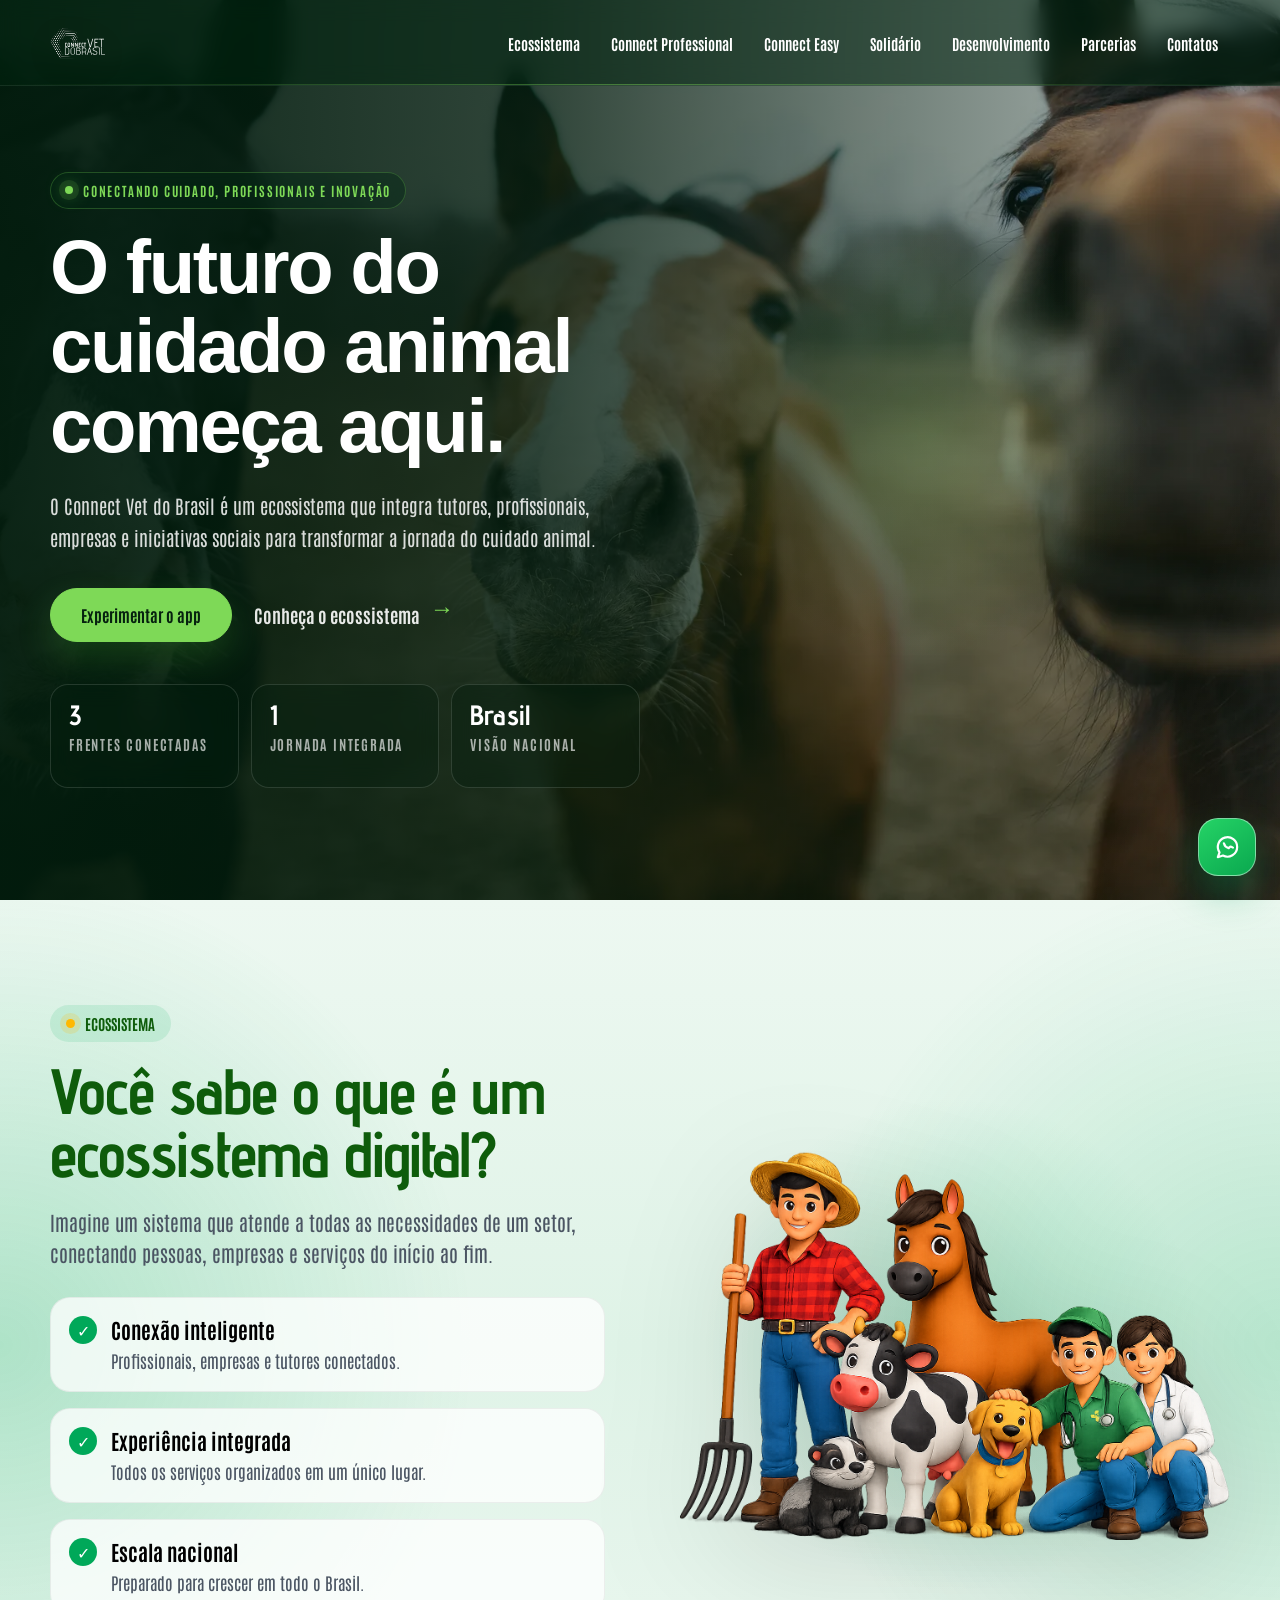
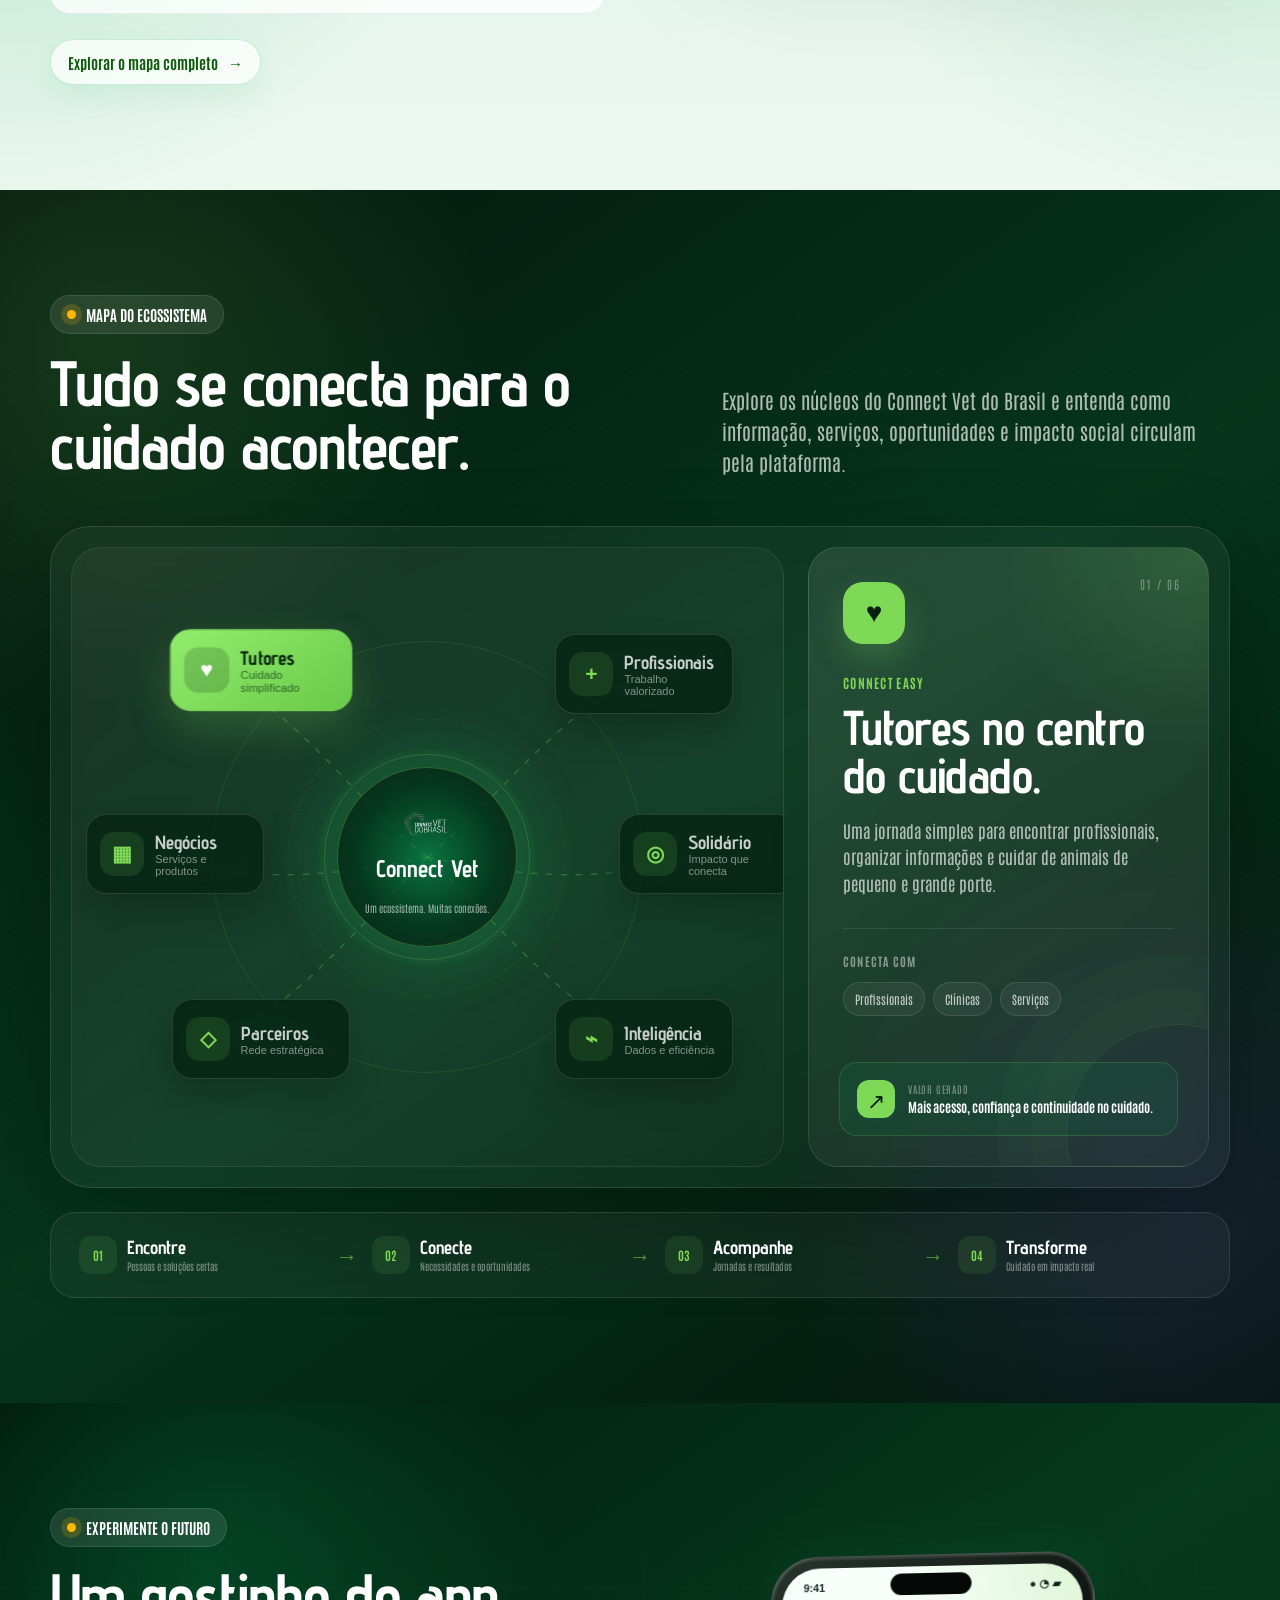
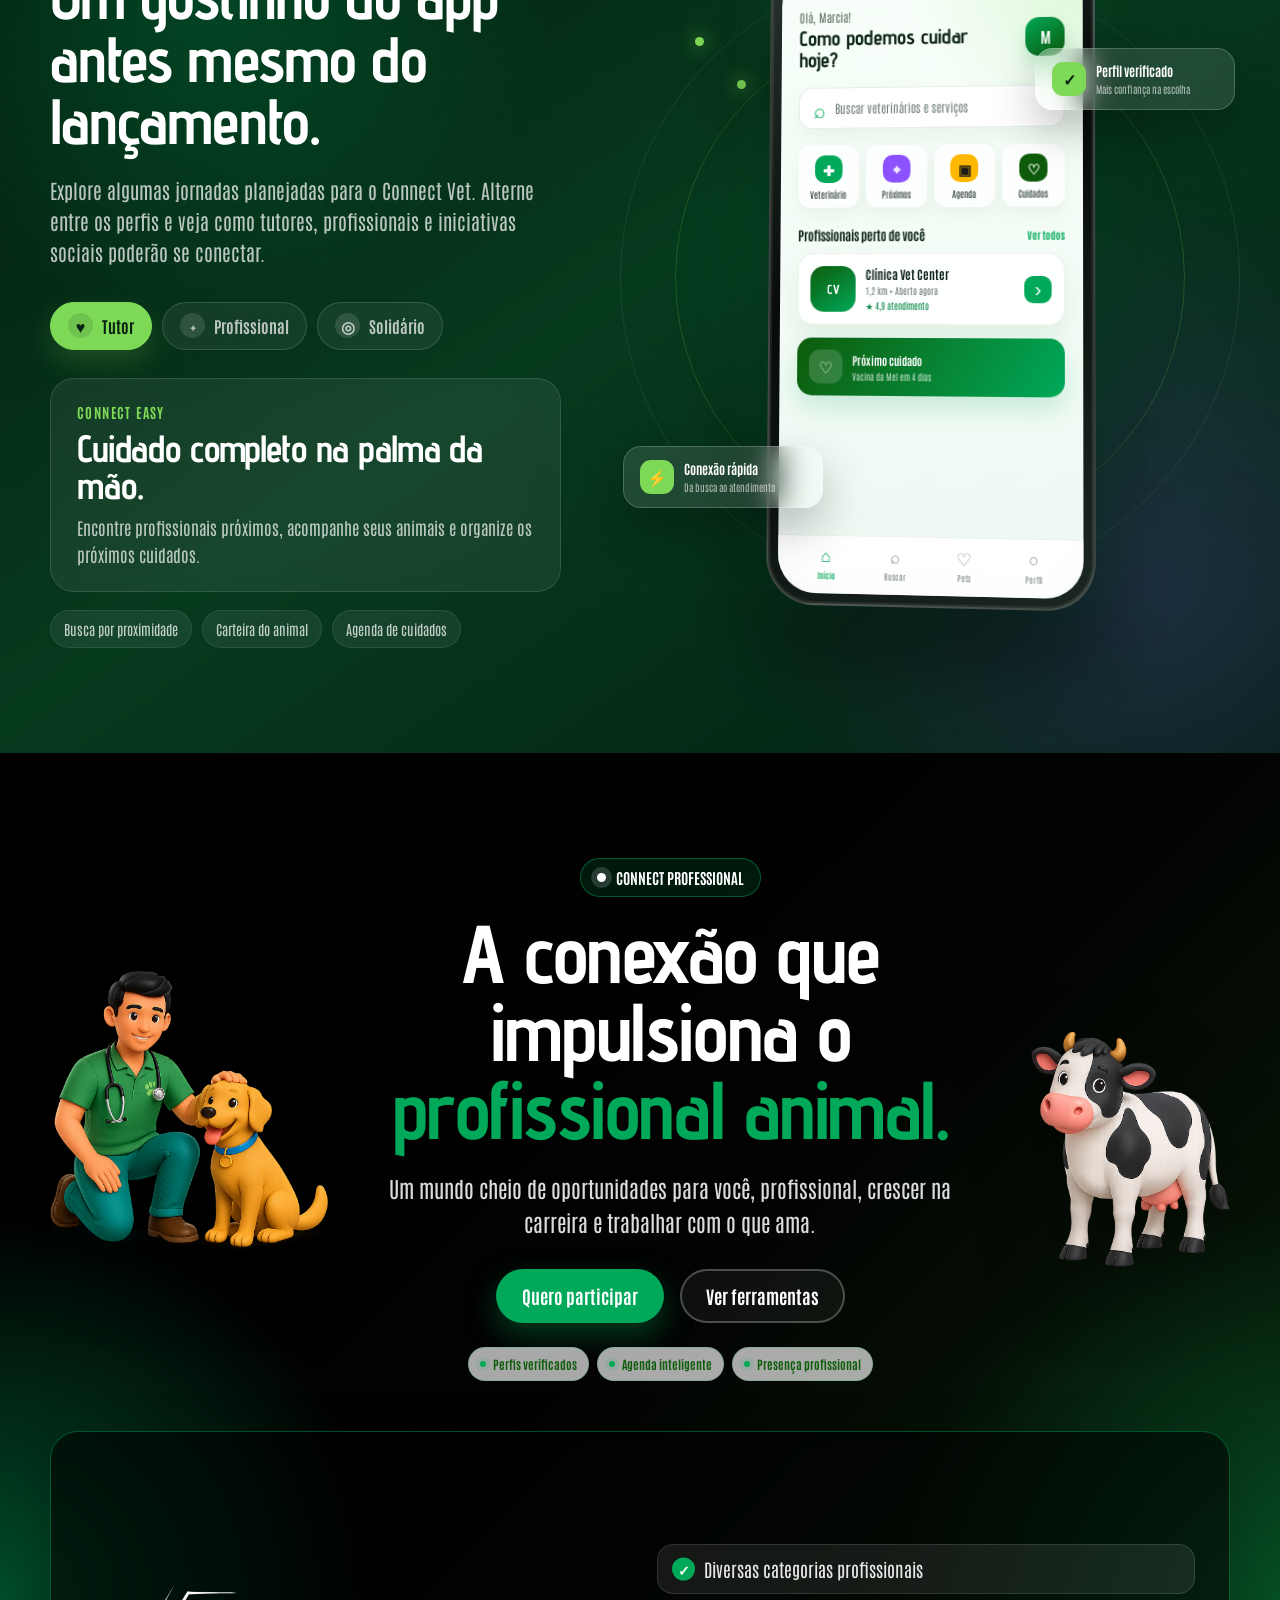
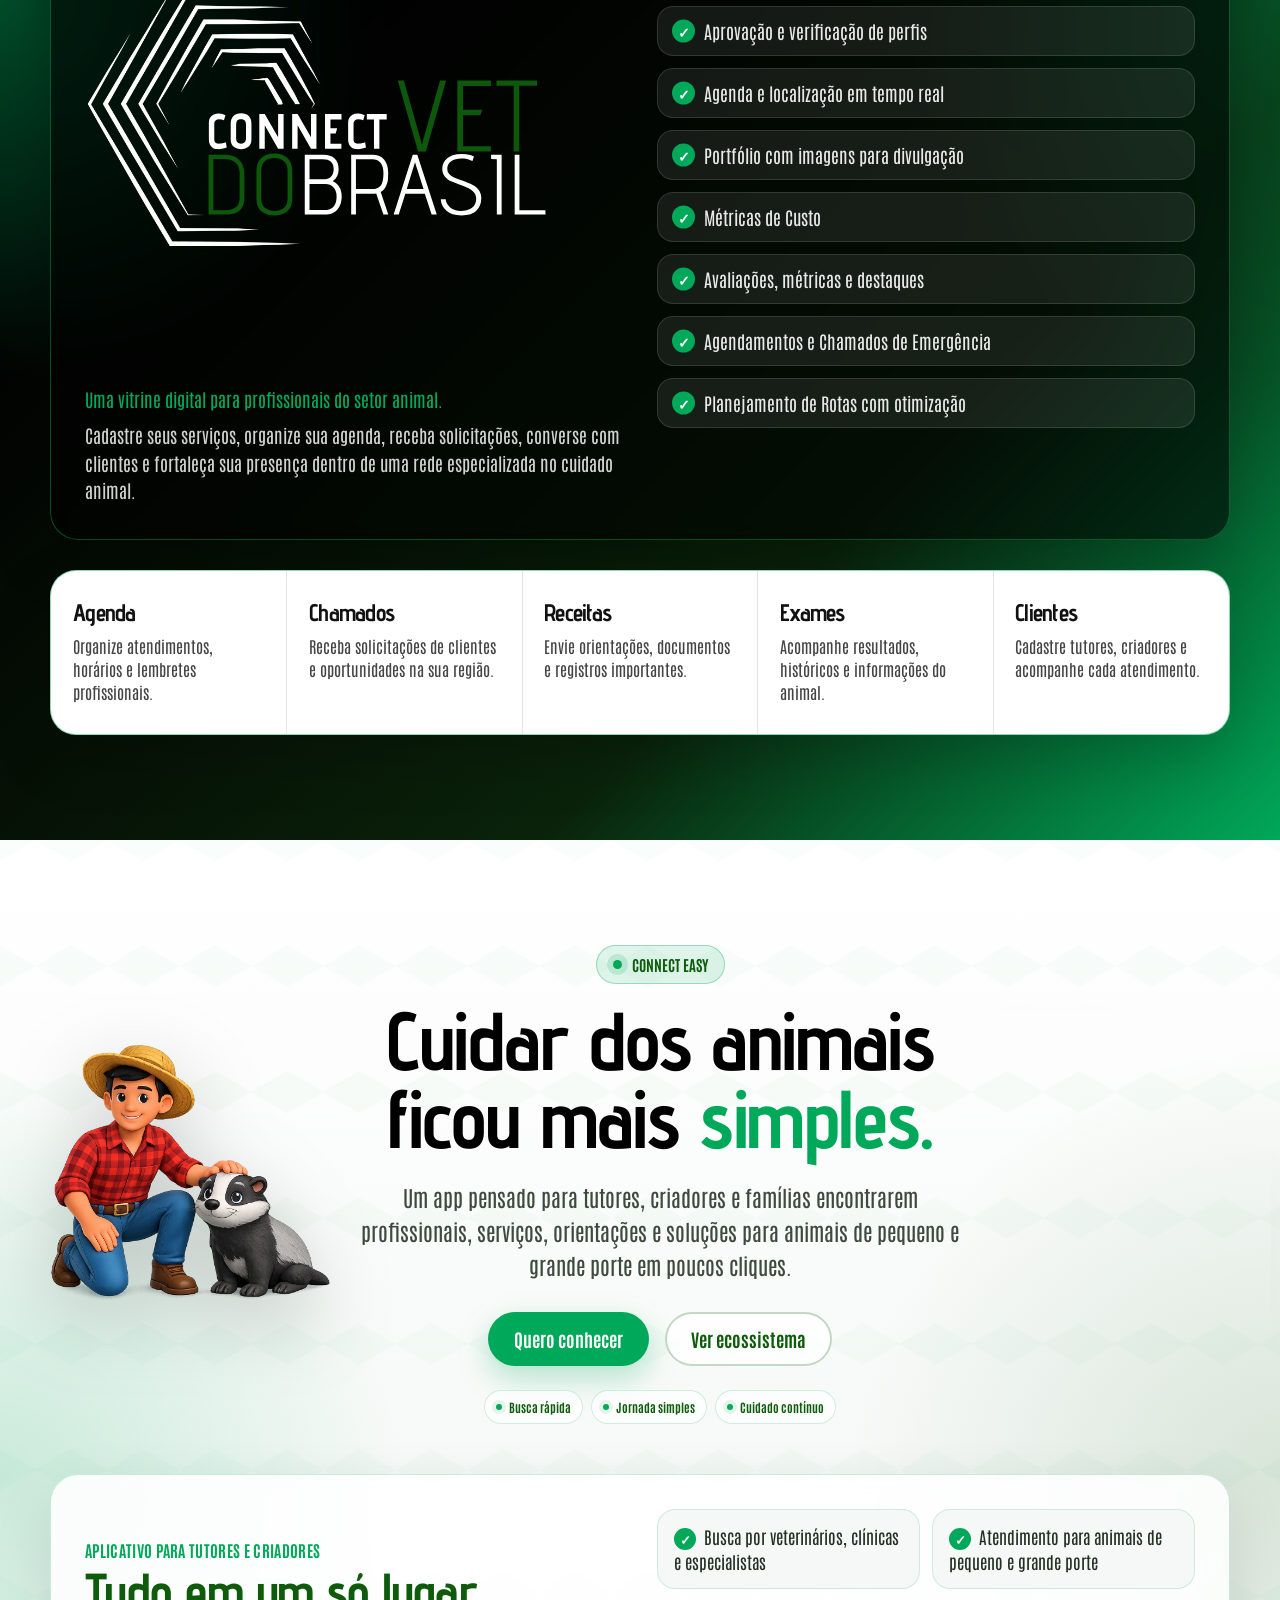
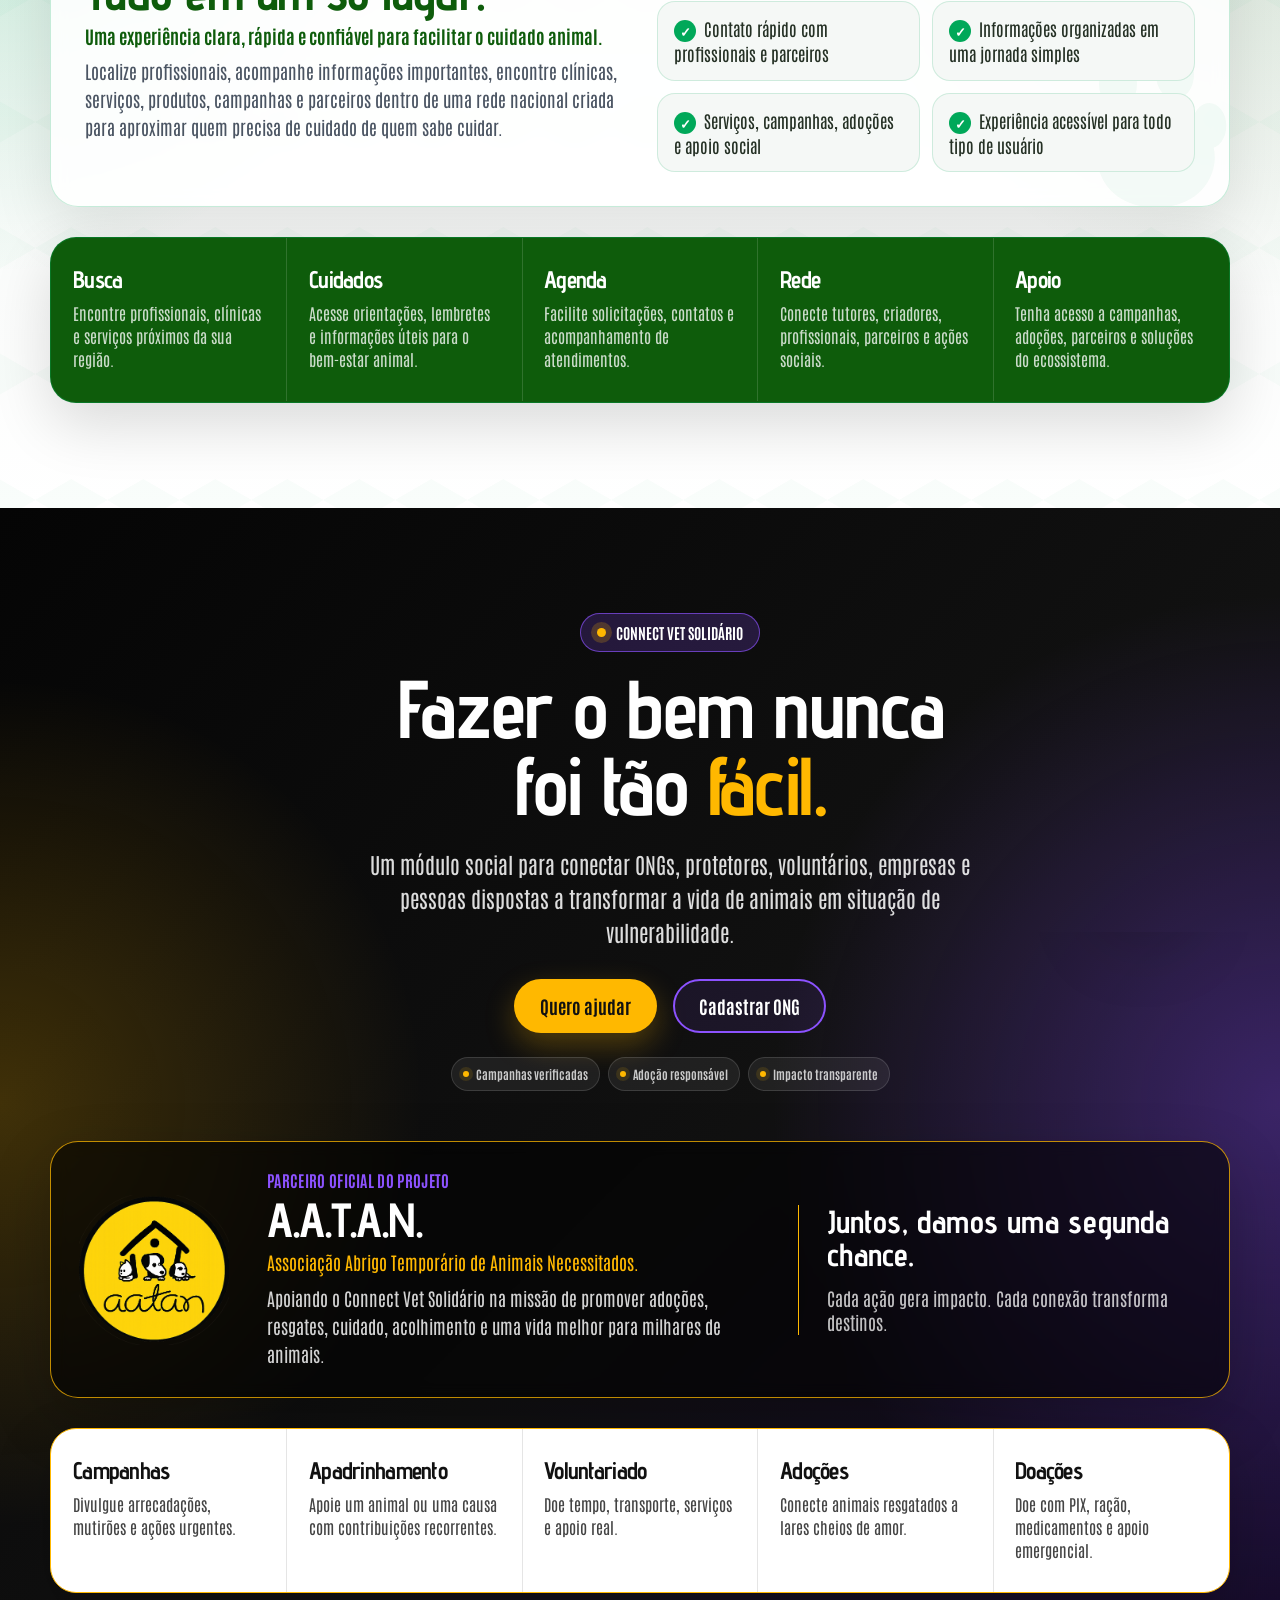
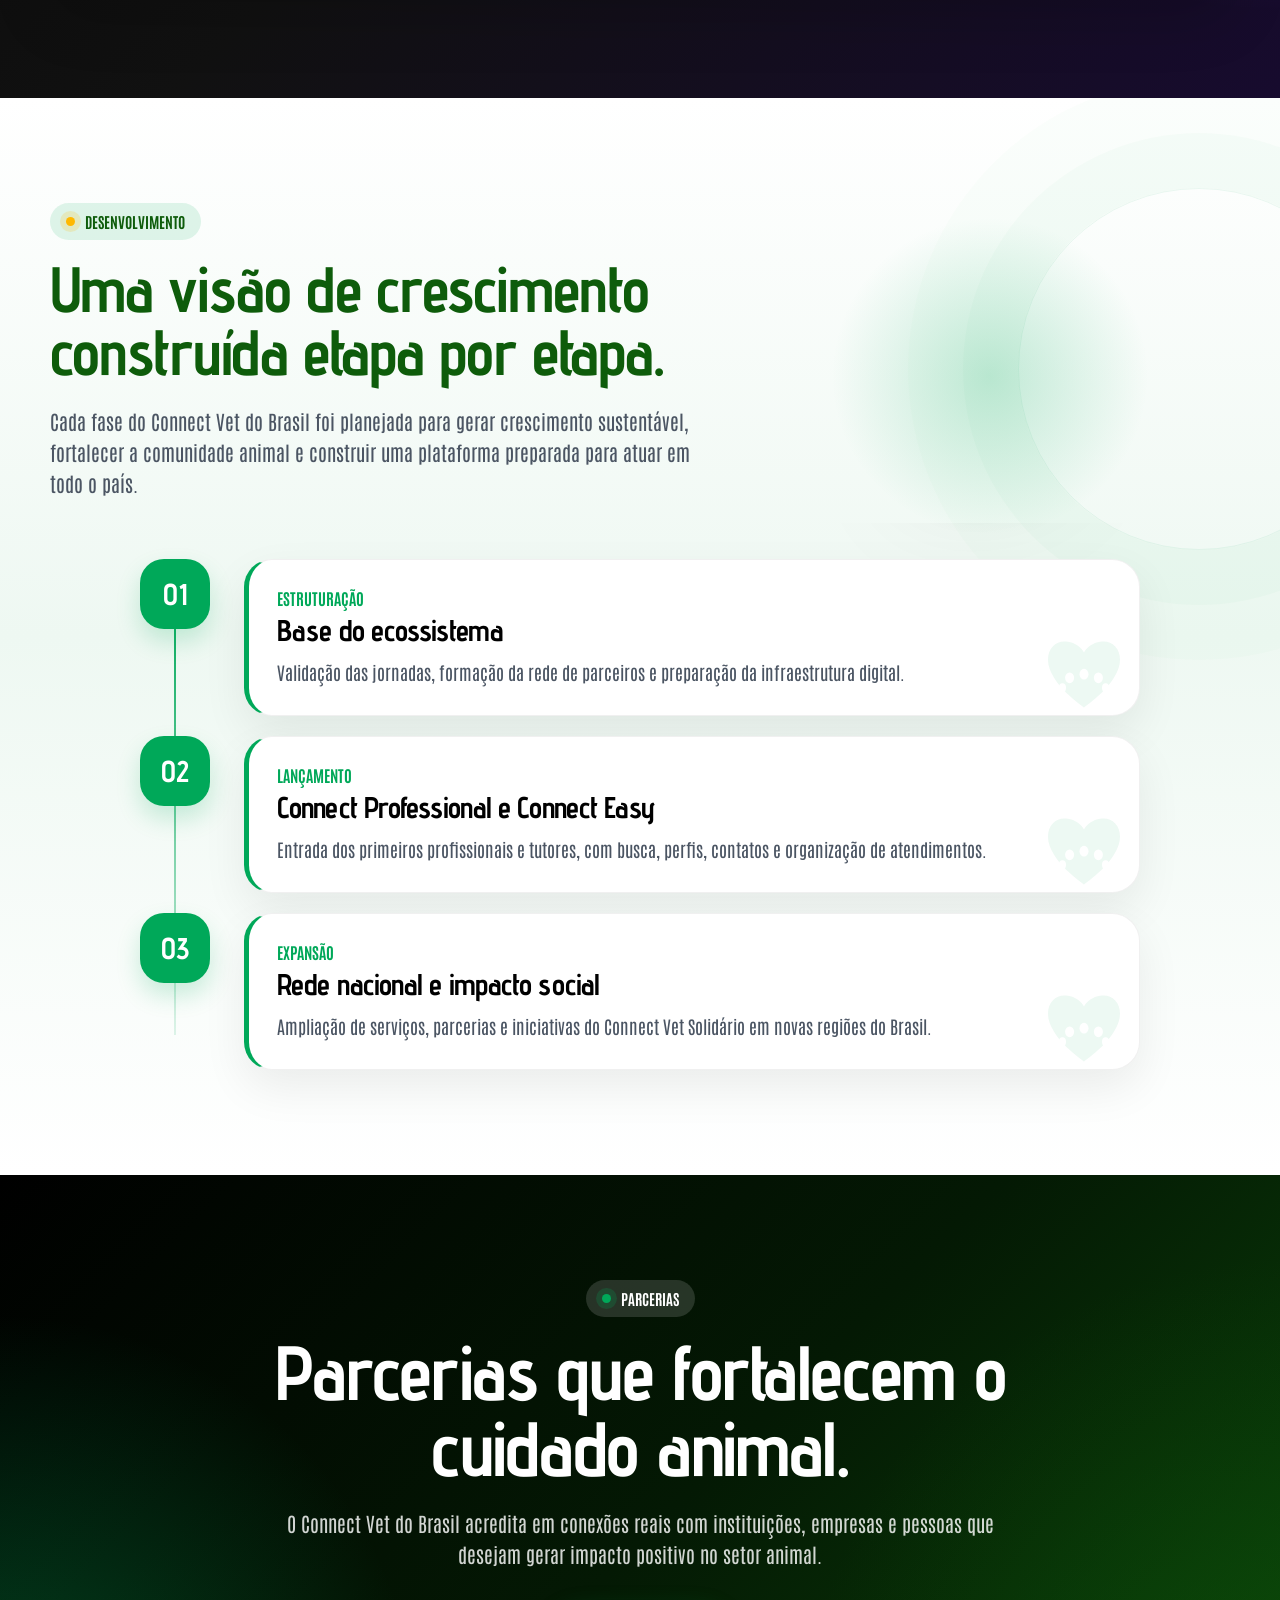
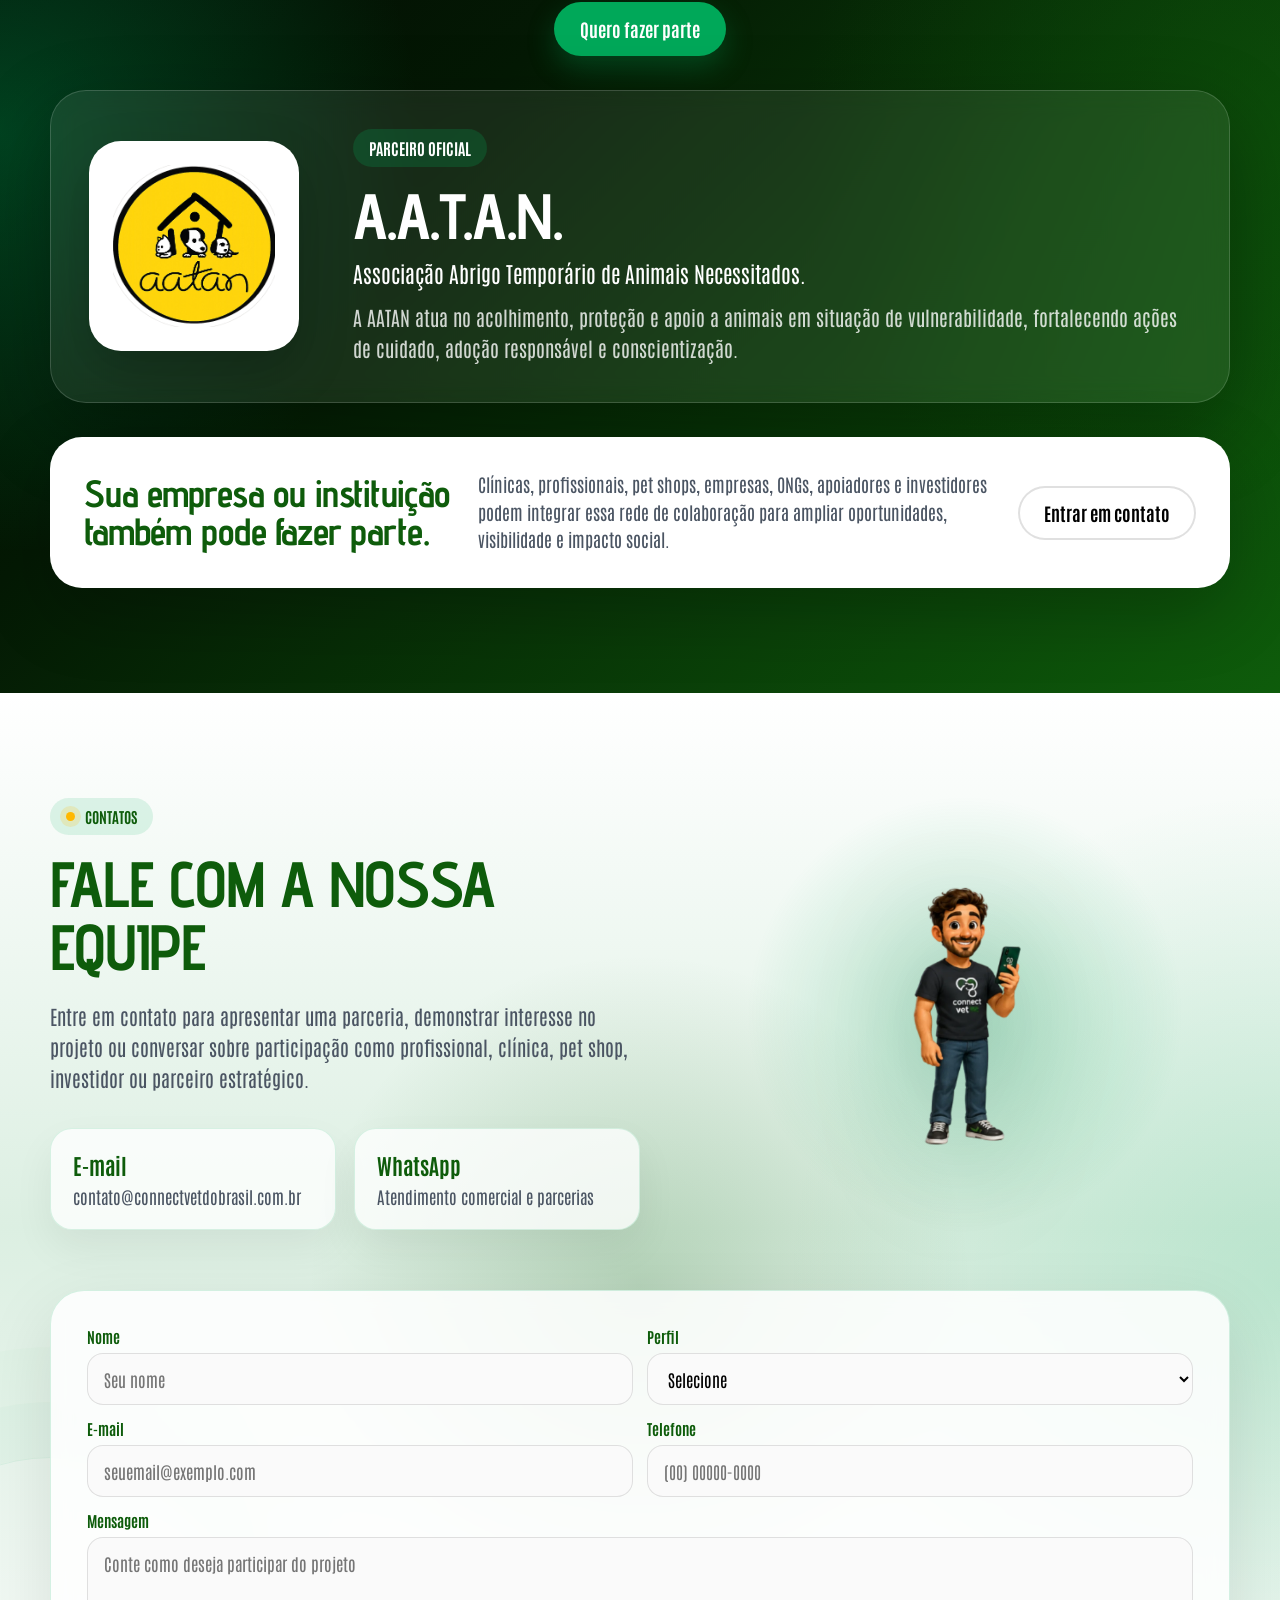
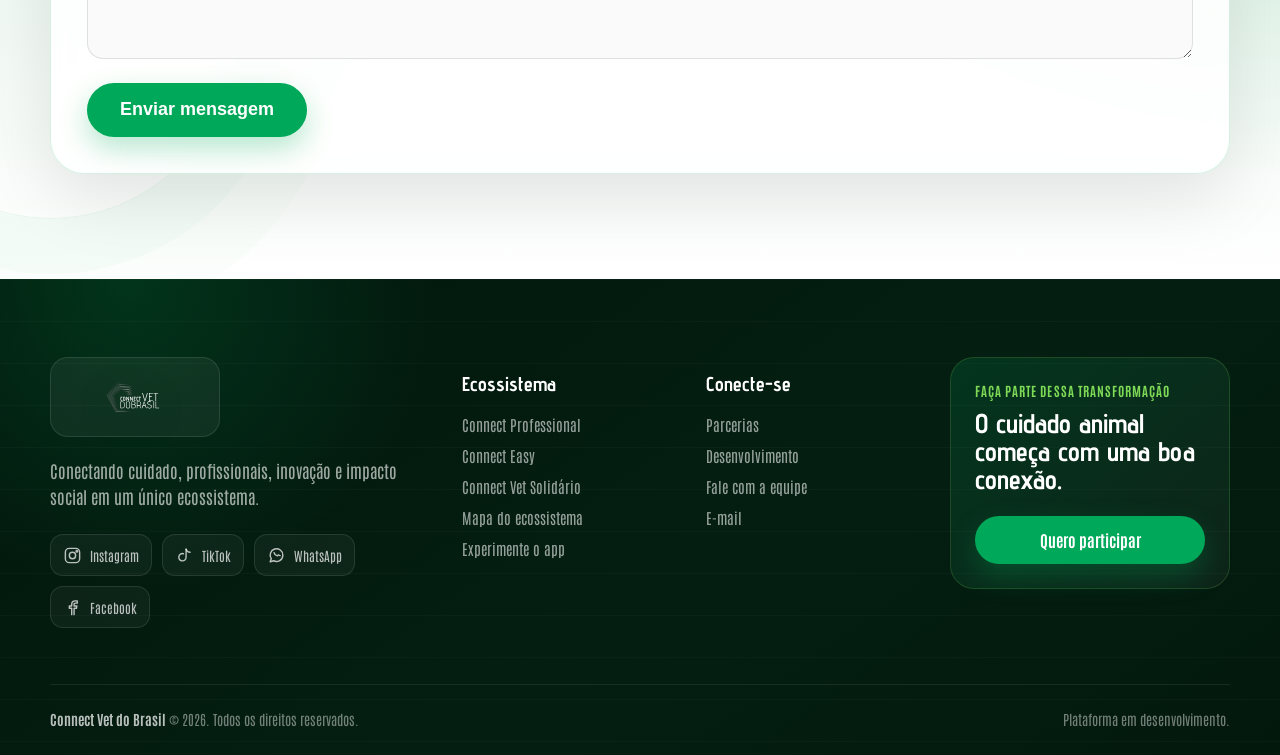
==== index.html @ 213f7d38 "first commit" ====
<!DOCTYPE html>

<html lang="pt-BR">
<head>
<meta charset="utf-8"/>
<meta content="width=device-width, initial-scale=1.0" name="viewport"/>
<meta content="Connect Vet do Brasil: um ecossistema digital que conecta tutores, profissionais, empresas e iniciativas sociais para transformar o cuidado animal." name="description"/>
<meta content="#063a1d" name="theme-color"/>
<title>Connect Vet do Brasil | O futuro do cuidado animal</title>
<link href="https://fonts.googleapis.com" rel="preconnect"/>
<link crossorigin="" href="https://fonts.gstatic.com" rel="preconnect"/>
<link href="https://fonts.googleapis.com/css2?family=Advent+Pro:wght@500;600;700&amp;family=Antonio:wght@400;500;600;700&amp;display=swap" rel="stylesheet"/>
<link href="css/style.css" rel="stylesheet"/>
</head>
<body>
<header class="header">
<div class="container nav">
<a aria-label="Connect Vet do Brasil" class="brand" href="#home">
<img alt="Connect Vet do Brasil" class="logo-header" src="assets/svg/P_B.svg"/>
</a>
<nav>
<ul class="menu" id="menu">
<li><a href="#ecossistema">Ecossistema</a></li>
<li><a href="#connect-professional">Connect Professional</a></li>
<li><a href="#connect-easy">Connect Easy</a></li>
<li><a href="#solidario">Solidário</a></li>
<li><a href="#desenvolvimento">Desenvolvimento</a></li>
<li><a href="#parcerias">Parcerias</a></li>
<li><a href="#contatos">Contatos</a></li>
</ul>
</nav>
<button aria-controls="menu" aria-expanded="false" aria-label="Abrir menu" class="menu-toggle" id="menuToggle" type="button">
<span></span>
<span></span>
<span></span>
</button>
</div>
</header>
<main>
  <section class="hero hall-entrada" id="home">
  <div class="container hero-container content-layer reveal">
    <div class="hero-text">
      <span>Conectando cuidado, profissionais e inovação</span>

      <h1>O futuro do cuidado animal começa aqui.</h1>

      <p>
        O Connect Vet do Brasil é um ecossistema que integra tutores,
        profissionais, empresas e iniciativas sociais para transformar
        a jornada do cuidado animal.
      </p>

      <div class="hero-actions">
        <a href="#experiencia-app" class="hero-btn">Experimentar o app</a>
        <a href="#ecossistema" class="hero-link">Conheça o ecossistema <span aria-hidden="true">→</span></a>
      </div>

      <div class="hero-proof" aria-label="Destaques do ecossistema">
        <div><strong>3</strong><span>frentes conectadas</span></div>
        <div><strong>1</strong><span>jornada integrada</span></div>
        <div><strong>Brasil</strong><span>visão nacional</span></div>
      </div>
    </div>
  </div>
</section>
<section class="section ecossistema-premium" id="ecossistema">

    <div class="container ecossistema-grid">

        <div class="ecossistema-texto reveal">

            <span class="eyebrow">Ecossistema</span>

            <h2>Você sabe o que é um ecossistema digital?</h2>

            <p>
                Imagine um sistema que atende a todas as necessidades de um setor, conectando pessoas, empresas e serviços do início ao fim.
            </p>

            <div class="feature-list">

                <div class="feature-item">
                    <div class="feature-check">✓</div>
                    <div>
                        <strong>Conexão inteligente</strong>
                        <span>Profissionais, empresas e tutores conectados.</span>
                    </div>
                </div>

                <div class="feature-item">
                    <div class="feature-check">✓</div>
                    <div>
                        <strong>Experiência integrada</strong>
                        <span>Todos os serviços organizados em um único lugar.</span>
                    </div>
                </div>

                <div class="feature-item">
                    <div class="feature-check">✓</div>
                    <div>
                        <strong>Escala nacional</strong>
                        <span>Preparado para crescer em todo o Brasil.</span>
                    </div>
                </div>

            </div>

            <a class="ecosystem-map-link" href="#mapa-ecossistema">
              Explorar o mapa completo
              <span aria-hidden="true">→</span>
            </a>

        </div>

        <div class="ecossistema-imagem reveal">
            <div class="ecossistema-glow"></div>

            <img
                src="assets/icons/1.png"
                alt="Ecossistema Connect Vet do Brasil"
                decoding="async"
                height="929"
                loading="lazy"
                width="1326">
        </div>

    </div>

</section>
<section class="section ecosystem-map-section" id="mapa-ecossistema">
  <div class="container">
    <div class="ecosystem-map-heading reveal">
      <div>
        <span class="eyebrow">Mapa do ecossistema</span>
        <h2>Tudo se conecta para o cuidado acontecer.</h2>
      </div>
      <p>
        Explore os núcleos do Connect Vet do Brasil e entenda como informação,
        serviços, oportunidades e impacto social circulam pela plataforma.
      </p>
    </div>

    <div class="ecosystem-map-shell reveal">
      <div class="ecosystem-map" aria-label="Mapa interativo do ecossistema Connect Vet">
        <svg class="ecosystem-connections" aria-hidden="true" viewBox="0 0 760 620">
          <path d="M380 310 C300 250 250 160 150 112"/>
          <path d="M380 310 C465 240 515 160 612 112"/>
          <path d="M380 310 C290 330 190 340 100 310"/>
          <path d="M380 310 C470 330 570 340 660 310"/>
          <path d="M380 310 C300 390 245 465 150 510"/>
          <path d="M380 310 C465 390 520 465 612 510"/>
        </svg>

        <button aria-pressed="true" class="ecosystem-node node-tutor active" data-ecosystem-node="tutor" style="--node-x: 14%; --node-y: 14%;" type="button">
          <span class="ecosystem-node-icon" aria-hidden="true">♥</span>
          <strong>Tutores</strong>
          <small>Cuidado simplificado</small>
        </button>

        <button aria-pressed="false" class="ecosystem-node node-professional" data-ecosystem-node="profissional" style="--node-x: 68%; --node-y: 14%;" type="button">
          <span class="ecosystem-node-icon" aria-hidden="true">+</span>
          <strong>Profissionais</strong>
          <small>Trabalho valorizado</small>
        </button>

        <button aria-pressed="false" class="ecosystem-node node-business" data-ecosystem-node="negocios" style="--node-x: 2%; --node-y: 43%;" type="button">
          <span class="ecosystem-node-icon" aria-hidden="true">▦</span>
          <strong>Negócios</strong>
          <small>Serviços e produtos</small>
        </button>

        <button aria-pressed="false" class="ecosystem-node node-social" data-ecosystem-node="solidario" style="--node-x: 77%; --node-y: 43%;" type="button">
          <span class="ecosystem-node-icon" aria-hidden="true">◎</span>
          <strong>Solidário</strong>
          <small>Impacto que conecta</small>
        </button>

        <button aria-pressed="false" class="ecosystem-node node-partners" data-ecosystem-node="parceiros" style="--node-x: 14%; --node-y: 73%;" type="button">
          <span class="ecosystem-node-icon" aria-hidden="true">◇</span>
          <strong>Parceiros</strong>
          <small>Rede estratégica</small>
        </button>

        <button aria-pressed="false" class="ecosystem-node node-data" data-ecosystem-node="inteligencia" style="--node-x: 68%; --node-y: 73%;" type="button">
          <span class="ecosystem-node-icon" aria-hidden="true">⌁</span>
          <strong>Inteligência</strong>
          <small>Dados e eficiência</small>
        </button>

        <div class="ecosystem-core" aria-label="Connect Vet, núcleo central">
          <span class="core-pulse" aria-hidden="true"></span>
          <img alt="" src="assets/svg/P_B.svg">
          <strong>Connect Vet</strong>
          <small>Um ecossistema. Muitas conexões.</small>
        </div>
      </div>

      <aside class="ecosystem-detail" aria-live="polite">
        <span class="ecosystem-detail-index" id="ecosystemDetailIndex">01 / 06</span>
        <div class="ecosystem-detail-icon" id="ecosystemDetailIcon" aria-hidden="true">♥</div>
        <span class="ecosystem-detail-label" id="ecosystemDetailLabel">Connect Easy</span>
        <h3 id="ecosystemDetailTitle">Tutores no centro do cuidado.</h3>
        <p id="ecosystemDetailText">
          Uma jornada simples para encontrar profissionais, organizar informações
          e cuidar de animais de pequeno e grande porte.
        </p>
        <div class="ecosystem-detail-flow">
          <strong>Conecta com</strong>
          <div id="ecosystemDetailConnections">
            <span>Profissionais</span>
            <span>Clínicas</span>
            <span>Serviços</span>
          </div>
        </div>
        <div class="ecosystem-detail-result">
          <span aria-hidden="true">↗</span>
          <div>
            <small>Valor gerado</small>
            <strong id="ecosystemDetailResult">Mais acesso, confiança e continuidade no cuidado.</strong>
          </div>
        </div>
      </aside>
    </div>

    <div class="ecosystem-flow-strip reveal" aria-label="Fluxo de valor do ecossistema">
      <div><span>01</span><strong>Encontre</strong><small>Pessoas e soluções certas</small></div>
      <i aria-hidden="true">→</i>
      <div><span>02</span><strong>Conecte</strong><small>Necessidades e oportunidades</small></div>
      <i aria-hidden="true">→</i>
      <div><span>03</span><strong>Acompanhe</strong><small>Jornadas e resultados</small></div>
      <i aria-hidden="true">→</i>
      <div><span>04</span><strong>Transforme</strong><small>Cuidado em impacto real</small></div>
    </div>
  </div>
</section>
<section class="section app-experience" id="experiencia-app">
  <div class="container app-experience-grid">
    <div class="app-experience-copy reveal">
      <span class="eyebrow">Experimente o futuro</span>
      <h2>Um gostinho do app antes mesmo do lançamento.</h2>
      <p>
        Explore algumas jornadas planejadas para o Connect Vet. Alterne entre os perfis
        e veja como tutores, profissionais e iniciativas sociais poderão se conectar.
      </p>

      <div class="app-mode-tabs" aria-label="Escolha uma experiência" role="tablist">
        <button aria-controls="app-preview" aria-selected="true" class="app-mode-tab active" data-app-mode="tutor" id="tab-tutor" role="tab" type="button">
          <span class="mode-icon" aria-hidden="true">♥</span>
          Tutor
        </button>
        <button aria-controls="app-preview" aria-selected="false" class="app-mode-tab" data-app-mode="profissional" id="tab-profissional" role="tab" type="button">
          <span class="mode-icon" aria-hidden="true">+</span>
          Profissional
        </button>
        <button aria-controls="app-preview" aria-selected="false" class="app-mode-tab" data-app-mode="solidario" id="tab-solidario" role="tab" type="button">
          <span class="mode-icon" aria-hidden="true">◎</span>
          Solidário
        </button>
      </div>

      <div class="app-mode-description" aria-live="polite">
        <span id="appModeLabel">Connect Easy</span>
        <h3 id="appModeTitle">Cuidado completo na palma da mão.</h3>
        <p id="appModeText">Encontre profissionais próximos, acompanhe seus animais e organize os próximos cuidados.</p>
      </div>

      <div class="experience-highlights" id="appModeHighlights">
        <span>Busca por proximidade</span>
        <span>Carteira do animal</span>
        <span>Agenda de cuidados</span>
      </div>
    </div>

    <div class="app-preview-stage reveal" id="app-preview" role="tabpanel" aria-labelledby="tab-tutor">
      <div class="app-orbit orbit-one" aria-hidden="true"></div>
      <div class="app-orbit orbit-two" aria-hidden="true"></div>

      <div class="app-phone">
        <div class="app-phone-frame">
          <div class="app-phone-speaker" aria-hidden="true"></div>
          <div class="app-screen">
            <div class="app-status">
              <span>9:41</span>
              <span aria-hidden="true">● ◔ ▰</span>
            </div>

            <div class="app-screen-header">
              <div>
                <small id="appGreeting">Olá, Marcia!</small>
                <strong id="appHeadline">Como podemos cuidar hoje?</strong>
              </div>
              <div class="app-avatar" id="appAvatar" aria-hidden="true">M</div>
            </div>

            <div class="app-search">
              <span aria-hidden="true">⌕</span>
              <span id="appSearchText">Buscar veterinários e serviços</span>
            </div>

            <div class="app-quick-grid" id="appQuickGrid">
              <button type="button"><span>✚</span>Veterinário</button>
              <button type="button"><span>⌖</span>Próximos</button>
              <button type="button"><span>▣</span>Agenda</button>
              <button type="button"><span>♡</span>Cuidados</button>
            </div>

            <div class="app-screen-section">
              <div class="app-section-heading">
                <strong id="appCardHeading">Profissionais perto de você</strong>
                <span>Ver todos</span>
              </div>

              <div class="app-result-card">
                <div class="app-result-avatar" id="appResultAvatar">CV</div>
                <div>
                  <strong id="appResultTitle">Clínica Vet Center</strong>
                  <span id="appResultMeta">1,2 km • Aberto agora</span>
                  <small id="appResultBadge">★ 4,9 atendimento</small>
                </div>
                <button aria-label="Abrir resultado" type="button">›</button>
              </div>
            </div>

            <div class="app-alert-card" id="appAlertCard">
              <span class="app-alert-icon" aria-hidden="true">♡</span>
              <div>
                <strong id="appAlertTitle">Próximo cuidado</strong>
                <small id="appAlertText">Vacina da Mel em 4 dias</small>
              </div>
            </div>

            <div class="app-bottom-nav" aria-hidden="true">
              <span class="active">⌂<small>Início</small></span>
              <span>⌕<small>Buscar</small></span>
              <span>♡<small>Pets</small></span>
              <span>○<small>Perfil</small></span>
            </div>
          </div>
        </div>
      </div>

      <div class="app-floating-note note-top">
        <span aria-hidden="true">✓</span>
        <div><strong>Perfil verificado</strong><small>Mais confiança na escolha</small></div>
      </div>
      <div class="app-floating-note note-bottom">
        <span aria-hidden="true">⚡</span>
        <div><strong>Conexão rápida</strong><small>Da busca ao atendimento</small></div>
      </div>
    </div>
  </div>
</section>
<section class="section profissional-section" id="connect-professional">
  <div class="container profissional-area">

    <div class="profissional-topo">
      <div class="profissional-lateral reveal">
        <img class="profissional-personagem vet" src="assets/icons/10.png" alt="Profissional veterinário" decoding="async" height="1024" loading="lazy" width="915">
      </div>

      <div class="profissional-centro reveal">
        <span class="eyebrow">Connect Professional</span>
        <h2>A conexão que impulsiona o <span>profissional animal.</span></h2>
        <p>
          Um mundo cheio de oportunidades para você, profissional, crescer na carreira e trabalhar com o que ama.
        </p>

        <div class="profissional-buttons">
          <a href="#contatos" class="btn btn-primary">Quero participar</a>
          <a href="#desenvolvimento" class="btn btn-outline">Ver ferramentas</a>
        </div>

        <div class="section-trust-pills" aria-label="Diferenciais do Connect Professional">
          <span>Perfis verificados</span>
          <span>Agenda inteligente</span>
          <span>Presença profissional</span>
        </div>
      </div>

      <div class="profissional-lateral direita reveal">
        <img class="profissional-personagem pet" src="assets/icons/11.png" alt="Mascote profissional" decoding="async" height="1024" loading="lazy" width="609">
      </div>
    </div>

    <div class="profissional-card reveal">
      <div class="profissional-card-texto">

    <div class="profissional-logo">
        <img src="assets/svg/Mescla_bv.svg" alt="Connect Vet Professional" decoding="async" loading="lazy">
    </div>

    <p class="profissional-subtitle">
        Uma vitrine digital para profissionais do setor animal.
    </p>

    <p>
        Cadastre seus serviços, organize sua agenda, receba solicitações,
        converse com clientes e fortaleça sua presença dentro de uma rede
        especializada no cuidado animal.
    </p>

</div>

      <div class="profissional-lista">
        <ul>
          <li>Diversas categorias profissionais</li>
          <li>Aprovação e verificação de perfis</li>
          <li>Agenda e localização em tempo real</li>
          <li>Portfólio com imagens para divulgação</li>
          <li>Métricas de Custo</li>
          <li>Avaliações, métricas e destaques</li>
          <li>Agendamentos e Chamados de Emergência</li>
          <li>Planejamento de Rotas com otimização</li>
        </ul>
      </div>
    </div>

    <div class="profissional-modulos reveal">
      <div class="profissional-modulo">
        <h3>Agenda</h3>
        <p>Organize atendimentos, horários e lembretes profissionais.</p>
      </div>

      <div class="profissional-modulo">
        <h3>Chamados</h3>
        <p>Receba solicitações de clientes e oportunidades na sua região.</p>
      </div>

      <div class="profissional-modulo">
        <h3>Receitas</h3>
        <p>Envie orientações, documentos e registros importantes.</p>
      </div>

      <div class="profissional-modulo">
        <h3>Exames</h3>
        <p>Acompanhe resultados, históricos e informações do animal.</p>
      </div>

      <div class="profissional-modulo">
        <h3>Clientes</h3>
        <p>Cadastre tutores, criadores e acompanhe cada atendimento.</p>
      </div>
    </div>

  </div>
</section>
<section id="connect-easy" class="section connect-easy-section">
  <div class="container connect-easy-area">

    <div class="connect-easy-topo">
      <div class="connect-easy-lateral reveal">
        <img class="connect-easy-personagem tutor" src="assets/icons/8.png" alt="Tutor usando o Connect Easy" decoding="async" height="1024" loading="lazy" width="958">
      </div>

      <div class="connect-easy-centro reveal">
        <span class="eyebrow">Connect Easy</span>
        <h2>Cuidar dos animais ficou mais <span>simples.</span></h2>
        <p>
          Um app pensado para tutores, criadores e famílias encontrarem
          profissionais, serviços, orientações e soluções para animais de
          pequeno e grande porte em poucos cliques.
        </p>

        <div class="connect-easy-buttons">
          <a href="#contatos" class="btn btn-primary">Quero conhecer</a>
          <a href="#ecossistema" class="btn btn-outline">Ver ecossistema</a>
        </div>

        <div class="section-trust-pills light" aria-label="Diferenciais do Connect Easy">
          <span>Busca rápida</span>
          <span>Jornada simples</span>
          <span>Cuidado contínuo</span>
        </div>
      </div>

      <div class="connect-easy-lateral direita reveal">
        <img class="connect-easy-personagem familia" src="assets/icons/9.png" alt="Família Connect Easy" decoding="async" height="1024" loading="lazy" width="757">
      </div>
    </div>

    <div class="connect-easy-card reveal">
      <div class="connect-easy-card-texto">
        <span>Aplicativo para tutores e criadores</span>
        <h3>Tudo em um só lugar.</h3>
        <p class="connect-easy-subtitle">
          Uma experiência clara, rápida e confiável para facilitar o cuidado animal.
        </p>
        <p>
          Localize profissionais, acompanhe informações importantes, encontre
          clínicas, serviços, produtos, campanhas e parceiros dentro de uma rede
          nacional criada para aproximar quem precisa de cuidado de quem sabe cuidar.
        </p>
      </div>

      <div class="connect-easy-lista">
        <ul>
          <li>Busca por veterinários, clínicas e especialistas</li>
          <li>Atendimento para animais de pequeno e grande porte</li>
          <li>Contato rápido com profissionais e parceiros</li>
          <li>Informações organizadas em uma jornada simples</li>
          <li>Serviços, campanhas, adoções e apoio social</li>
          <li>Experiência acessível para todo tipo de usuário</li>
        </ul>
      </div>
    </div>

    <div class="connect-easy-modulos reveal">
      <div class="connect-easy-modulo">
        <h3>Busca</h3>
        <p>Encontre profissionais, clínicas e serviços próximos da sua região.</p>
      </div>

      <div class="connect-easy-modulo">
        <h3>Cuidados</h3>
        <p>Acesse orientações, lembretes e informações úteis para o bem-estar animal.</p>
      </div>

      <div class="connect-easy-modulo">
        <h3>Agenda</h3>
        <p>Facilite solicitações, contatos e acompanhamento de atendimentos.</p>
      </div>

      <div class="connect-easy-modulo">
        <h3>Rede</h3>
        <p>Conecte tutores, criadores, profissionais, parceiros e ações sociais.</p>
      </div>

      <div class="connect-easy-modulo">
        <h3>Apoio</h3>
        <p>Tenha acesso a campanhas, adoções, parceiros e soluções do ecossistema.</p>
      </div>
    </div>

  </div>
</section>
<section id="solidario" class="section solidario-section">
  <div class="container solidario-area">

    <div class="solidario-topo">
      <div class="solidario-lateral reveal">
        <img class="solidario-personagem menina" src="assets/icons/12.webp" alt="Voluntária com cachorro" decoding="async" height="900" loading="lazy" width="1600">
      </div>

      <div class="solidario-centro reveal">
        <span class="eyebrow">Connect Vet Solidário</span>
        <h2>Fazer o bem nunca foi tão <span>fácil.</span></h2>
        <p>
          Um módulo social para conectar ONGs, protetores, voluntários,
          empresas e pessoas dispostas a transformar a vida de animais
          em situação de vulnerabilidade.
        </p>

        <div class="solidario-buttons">
          <a href="#contatos" class="btn btn-primary">Quero ajudar</a>
          <a href="#contatos" class="btn btn-outline">Cadastrar ONG</a>
        </div>

        <div class="section-trust-pills dark" aria-label="Diferenciais do Connect Vet Solidário">
          <span>Campanhas verificadas</span>
          <span>Adoção responsável</span>
          <span>Impacto transparente</span>
        </div>
      </div>

      <div class="solidario-lateral direita reveal">
        <img class="solidario-personagem gato" src="assets/icons/13.webp" alt="Mascote gato" decoding="async" height="900" loading="lazy" width="1600">
      </div>
    </div>

    <div class="solidario-ong-card reveal">
      <img src="assets/img/aatan-logo.png" alt="Logo AATAN" decoding="async" height="754" loading="lazy" width="755">

      <div class="solidario-ong-texto">
        <span>Parceiro oficial do projeto</span>
        <h3>A.A.T.A.N.</h3>
        <p class="ong-subtitle">Associação Abrigo Temporário de Animais Necessitados.</p>
        <p>
          Apoiando o Connect Vet Solidário na missão de promover adoções,
          resgates, cuidado, acolhimento e uma vida melhor para milhares de animais.
        </p>
      </div>

      <div class="solidario-frase">
        <strong>Juntos, damos uma segunda chance.</strong>
        <small>Cada ação gera impacto. Cada conexão transforma destinos.</small>
      </div>
    </div>

    <div class="solidario-modulos reveal">
      <div class="solidario-modulo">
        <h3>Campanhas</h3>
        <p>Divulgue arrecadações, mutirões e ações urgentes.</p>
      </div>

      <div class="solidario-modulo">
        <h3>Apadrinhamento</h3>
        <p>Apoie um animal ou uma causa com contribuições recorrentes.</p>
      </div>

      <div class="solidario-modulo">
        <h3>Voluntariado</h3>
        <p>Doe tempo, transporte, serviços e apoio real.</p>
      </div>

      <div class="solidario-modulo">
        <h3>Adoções</h3>
        <p>Conecte animais resgatados a lares cheios de amor.</p>
      </div>

      <div class="solidario-modulo">
        <h3>Doações</h3>
        <p>Doe com PIX, ração, medicamentos e apoio emergencial.</p>
      </div>
    </div>

  </div>
</section>
<section class="section desenvolvimento-premium" id="desenvolvimento">

<div class="container">

    <div class="desenvolvimento-topo">

        <div class="desenvolvimento-texto reveal">

            <span class="eyebrow">Desenvolvimento</span>

            <h2>Uma visão de crescimento construída etapa por etapa.</h2>

            <p>
                Cada fase do Connect Vet do Brasil foi planejada para gerar
                crescimento sustentável, fortalecer a comunidade animal e
                construir uma plataforma preparada para atuar em todo o país.
            </p>

        </div>

        <div class="desenvolvimento-personagem reveal">
            <img src="assets/icons/joao.webp" alt="Desenvolvimento Connect Vet" decoding="async" height="900" loading="lazy" width="1600">
        </div>

    </div>

    <div class="roadmap reveal" aria-label="Etapas de desenvolvimento">
      <article class="roadmap-item">
        <div class="roadmap-dot" aria-hidden="true">01</div>
        <div class="roadmap-card">
          <small>Estruturação</small>
          <h3>Base do ecossistema</h3>
          <p>Validação das jornadas, formação da rede de parceiros e preparação da infraestrutura digital.</p>
        </div>
      </article>

      <article class="roadmap-item">
        <div class="roadmap-dot" aria-hidden="true">02</div>
        <div class="roadmap-card">
          <small>Lançamento</small>
          <h3>Connect Professional e Connect Easy</h3>
          <p>Entrada dos primeiros profissionais e tutores, com busca, perfis, contatos e organização de atendimentos.</p>
        </div>
      </article>

      <article class="roadmap-item">
        <div class="roadmap-dot" aria-hidden="true">03</div>
        <div class="roadmap-card">
          <small>Expansão</small>
          <h3>Rede nacional e impacto social</h3>
          <p>Ampliação de serviços, parcerias e iniciativas do Connect Vet Solidário em novas regiões do Brasil.</p>
        </div>
      </article>
    </div>

</div>

</section>
<section class="section parcerias-premium" id="parcerias">
  <div class="container parcerias-area">

    <div class="parcerias-texto reveal">
      <span class="eyebrow">Parcerias</span>

      <h2>Parcerias que fortalecem o cuidado animal.</h2>

      <p>
        O Connect Vet do Brasil acredita em conexões reais com instituições,
        empresas e pessoas que desejam gerar impacto positivo no setor animal.
      </p>

      <a class="btn btn-primary" href="#contatos">Quero fazer parte</a>
    </div>

    <div class="parceiro-destaque reveal">
      <div class="parceiro-logo-box">
        <img src="assets/img/aatan-logo.png" alt="Logo AATAN" decoding="async" height="754" loading="lazy" width="755">
      </div>

      <div class="parceiro-conteudo">
        <span>Parceiro Oficial</span>
        <h3>A.A.T.A.N.</h3>

        <p class="parceiro-subtitle">
          Associação Abrigo Temporário de Animais Necessitados.
        </p>

        <p>
          A AATAN atua no acolhimento, proteção e apoio a animais em situação
          de vulnerabilidade, fortalecendo ações de cuidado, adoção responsável
          e conscientização.
        </p>
      </div>
    </div>

    <div class="parcerias-convite reveal">
      <h3>Sua empresa ou instituição também pode fazer parte.</h3>

      <p>
        Clínicas, profissionais, pet shops, empresas, ONGs, apoiadores e
        investidores podem integrar essa rede de colaboração para ampliar
        oportunidades, visibilidade e impacto social.
      </p>

      <a class="btn btn-outline" href="#contatos">Entrar em contato</a>
    </div>

  </div>
</section>
<section class="section contato-premium" id="contatos">
  <div class="container contato-grid">

    <div class="contato-texto reveal">
      <span class="eyebrow">Contatos</span>

      <h2>FALE COM A NOSSA EQUIPE</h2>

      <p>
        Entre em contato para apresentar uma parceria, demonstrar interesse
        no projeto ou conversar sobre participação como profissional, clínica,
        pet shop, investidor ou parceiro estratégico.
      </p>

      <div class="contato-info">
        <div>
          <strong>E-mail</strong>
          <a href="mailto:contato@connectvetdobrasil.com.br">contato@connectvetdobrasil.com.br</a>
        </div>

        <div>
          <strong>WhatsApp</strong>
          <a href="https://wa.me/5515996451575" rel="noopener noreferrer" target="_blank">Atendimento comercial e parcerias</a>
        </div>
      </div>
    </div>

    <div class="contato-imagem reveal">
      <div class="contato-glow"></div>
      <img src="assets/icons/jorge.webp" alt="Contato Connect Vet do Brasil" decoding="async" height="900" loading="lazy" width="1600">
    </div>

    <form class="contact-form contato-form-premium reveal" id="contactForm">
      <div class="form-row">
        <div>
          <label for="name">Nome</label>
          <input id="name" name="name" placeholder="Seu nome" required type="text">
        </div>

        <div>
          <label for="profile">Perfil</label>
          <select id="profile" name="profile" required>
            <option value="">Selecione</option>
            <option>Tutor</option>
            <option>Medico Veterinario</option>
            <option>Profissional</option>
            <option>Estabelecimento</option>
            <option>ONG</option>
            <option>Investidor</option>
            <option>Parceiro estratégico</option>
          </select>
        </div>
      </div>

      <div class="form-row">
        <div>
          <label for="email">E-mail</label>
          <input id="email" name="email" placeholder="seuemail@exemplo.com" required type="email">
        </div>

        <div>
          <label for="phone">Telefone</label>
          <input id="phone" name="phone" placeholder="(00) 00000-0000" type="tel">
        </div>
      </div>

      <div>
        <label for="message">Mensagem</label>
        <textarea id="message" name="message" placeholder="Conte como deseja participar do projeto" required></textarea>
      </div>

      <button class="btn btn-primary" type="submit">Enviar mensagem</button>
    </form>

  </div>
</section>
</main>
<footer class="footer">
  <div class="container footer-main">
    <div class="footer-brand">
      <a aria-label="Voltar ao início" class="footer-logo" href="#home">
        <img alt="Connect Vet do Brasil" src="assets/svg/P_B.svg">
      </a>
      <p>Conectando cuidado, profissionais, inovação e impacto social em um único ecossistema.</p>
      <div class="footer-socials" aria-label="Redes sociais">
        <a aria-label="Instagram do Connect Vet" href="https://www.instagram.com/connectvetdobrasil/" rel="noopener noreferrer" target="_blank">
          <svg aria-hidden="true" viewBox="0 0 24 24"><rect x="3" y="3" width="18" height="18" rx="5"/><circle cx="12" cy="12" r="4"/><circle cx="17.5" cy="6.5" r="1"/></svg>
          <span>Instagram</span>
        </a>
        <a aria-label="TikTok do Connect Vet" href="https://www.tiktok.com/@connectvetdobrasil" rel="noopener noreferrer" target="_blank">
          <svg aria-hidden="true" viewBox="0 0 24 24"><path d="M14 4v10.2a4.6 4.6 0 1 1-3.4-4.45"/><path d="M14 4c.7 2.4 2.25 3.85 5 4"/></svg>
          <span>TikTok</span>
        </a>
        <a aria-label="WhatsApp do Connect Vet" href="https://wa.me/5515996451575" rel="noopener noreferrer" target="_blank">
          <svg aria-hidden="true" viewBox="0 0 24 24"><path d="M20 11.6a8 8 0 0 1-11.8 7L4 20l1.4-4A8 8 0 1 1 20 11.6Z"/><path d="M9 8.5c.5 2 2 3.5 4 4l1.2-1.1c.3-.2.6-.2.9 0l1.4.7"/></svg>
          <span>WhatsApp</span>
        </a>
        <a aria-label="Facebook do Connect Vet" href="https://www.facebook.com/connectvetdobrasil" rel="noopener noreferrer" target="_blank">
          <svg aria-hidden="true" viewBox="0 0 24 24"><path d="M14 21v-8h3l.5-3H14V8.2c0-.9.3-1.7 1.8-1.7H18V3.8c-.4-.1-1.5-.2-2.7-.2-2.7 0-4.3 1.6-4.3 4.5V10H8v3h3v8"/></svg>
          <span>Facebook</span>
        </a>
      </div>
    </div>

    <div class="footer-column">
      <strong>Ecossistema</strong>
      <a href="#connect-professional">Connect Professional</a>
      <a href="#connect-easy">Connect Easy</a>
      <a href="#solidario">Connect Vet Solidário</a>
      <a href="#mapa-ecossistema">Mapa do ecossistema</a>
      <a href="#experiencia-app">Experimente o app</a>
    </div>

    <div class="footer-column">
      <strong>Conecte-se</strong>
      <a href="#parcerias">Parcerias</a>
      <a href="#desenvolvimento">Desenvolvimento</a>
      <a href="#contatos">Fale com a equipe</a>
      <a href="mailto:contato@connectvetdobrasil.com.br">E-mail</a>
    </div>

    <div class="footer-cta">
      <span>Faça parte dessa transformação</span>
      <strong>O cuidado animal começa com uma boa conexão.</strong>
      <a class="btn btn-primary" href="#contatos">Quero participar</a>
    </div>
  </div>

  <div class="container footer-bottom">
    <p><strong>Connect Vet do Brasil</strong> © 2026. Todos os direitos reservados.</p>
    <p>Plataforma em desenvolvimento.</p>
  </div>
</footer>
<a aria-label="Conversar pelo WhatsApp" class="whatsapp-float" href="https://wa.me/5515996451575" rel="noopener noreferrer" target="_blank">
  <svg aria-hidden="true" viewBox="0 0 24 24"><path d="M20 11.6a8 8 0 0 1-11.8 7L4 20l1.4-4A8 8 0 1 1 20 11.6Z"/><path d="M9 8.5c.5 2 2 3.5 4 4l1.2-1.1c.3-.2.6-.2.9 0l1.4.7"/></svg>
</a>
<script src="js/script.js"></script>
</body>
</html>
---- css/style.css ----
:root {
      --verde-principal: #00A859;
      --verde-escuro: #0E5C0B;
      --preto: #000000;
      --branco: #FFFFFF;
      --amarelo: #FFB800;
      --roxo: #8C52FF;
      --cinza-claro: #F5F8F6;
      --cinza-texto: #4B5563;
      --header-height: 86px;
      --radius: 28px;
      --sombra: 0 22px 60px rgba(0,0,0,.12);
    }

    * {
      margin: 0;
      padding: 0;
      box-sizing: border-box;
    }

    html {
      scroll-behavior: smooth;
      scroll-padding-top: var(--header-height);
    }

    body {
      font-family: "Antonio", sans-serif;
      background: var(--branco);
      color: var(--preto);
      overflow-x: hidden;
    }

    body.menu-open {
      overflow: hidden;
    }

    a {
      text-decoration: none;
      color: inherit;
    }

    .container {
      width: min(1180px, calc(100% - 40px));
      margin: 0 auto;
    }

    .header {
  position: fixed;
  top: 0;
  left: 0;
  width: 100%;
  height: 86px;
  z-index: 1000;
  background: rgba(0, 35, 16, 0.55);
  backdrop-filter: blur(10px);
  border-bottom: 1px solid rgba(255,255,255,0.08);
  transition: 0.35s ease;
}

.header.scrolled {
  height: 74px;
  background: rgba(0, 30, 14, 0.94);
  backdrop-filter: blur(18px);
  box-shadow: 0 10px 35px rgba(0,0,0,0.25);
}

.header.scrolled .nav {
  height: 74px;
}

    .nav {
      height: var(--header-height);
      display: flex;
      align-items: center;
      justify-content: space-between;
      gap: 24px;
    }

    .brand {
      display: flex;
      align-items: center;
    }

    .logo-header {
      height: 60px;
      width: auto;
      display: block;
      object-fit: contain;
    }

    .menu {
      display: flex;
      align-items: center;
      gap: 7px;
      list-style: none;
    }

    .menu a {
      display: inline-flex;
      padding: 10px 12px;
      border-radius: 999px;
      color: var(--branco);
      font-size: 15px;
      font-weight: 700;
      transition: .22s ease;
      white-space: nowrap;
    }

.menu a {
  position: relative;
}

.menu a::after {
  content: "";
  position: absolute;
  left: 0;
  bottom: -8px;
  width: 0;
  height: 2px;
  background: #7ed957;
  transition: 0.3s ease;
}

.menu a:hover::after {
  width: 100%;
}

    .menu a:hover,
    .menu a.active {
      color: var(--branco);
      background: rgba(255,255,255,.14);
    }

    .menu-toggle {
      display: none;
      width: 46px;
      height: 46px;
      border: 0;
      background: var(--verde-principal);
      border-radius: 14px;
      cursor: pointer;
    }

    a:focus-visible,
    button:focus-visible,
    input:focus-visible,
    select:focus-visible,
    textarea:focus-visible {
      outline: 3px solid var(--amarelo);
      outline-offset: 4px;
    }

    .menu-toggle span {
      display: block;
      width: 22px;
      height: 2px;
      background: var(--branco);
      margin: 5px auto;
      transition: .25s ease;
    }

    .menu-open .menu-toggle span:nth-child(1) {
      transform: translateY(7px) rotate(45deg);
    }

    .menu-open .menu-toggle span:nth-child(2) {
      opacity: 0;
    }

    .menu-open .menu-toggle span:nth-child(3) {
      transform: translateY(-7px) rotate(-45deg);
    }

    .section {
      position: relative;
      padding: 105px 0;
      overflow: hidden;
    }

    .section-light {
      background: var(--cinza-claro);
    }

    .section-dark {
      background: linear-gradient(135deg, var(--verde-escuro), #063A06);
      color: var(--branco);
    }

    .pattern-bg::before {
      content: "";
      position: absolute;
      inset: 0;
      background-image:
        linear-gradient(30deg, rgba(0,168,89,.08) 12%, transparent 12.5%, transparent 87%, rgba(0,168,89,.08) 87.5%),
        linear-gradient(150deg, rgba(0,168,89,.08) 12%, transparent 12.5%, transparent 87%, rgba(0,168,89,.08) 87.5%);
      background-size: 72px 126px;
      opacity: .45;
      pointer-events: none;
    }

    .content-layer {
      position: relative;
      z-index: 2;
    }

    h1, h2, h3 {
      font-family: "Advent Pro", sans-serif;
      line-height: .98;
      letter-spacing: -.03em;
    }

    h1 {
      font-size: clamp(46px, 7vw, 86px);
      max-width: 760px;
      margin-bottom: 24px;
    }

    h2 {
      font-size: clamp(38px, 5vw, 66px);
      margin-bottom: 22px;
    }

    h3 {
      font-size: 30px;
      margin-bottom: 14px;
    }

    p {
      font-size: 20px;
      line-height: 1.55;
      color: var(--cinza-texto);
    }

    .section-dark p {
      color: rgba(255,255,255,.78);
    }

    .lead {
      max-width: 710px;
      font-size: clamp(20px, 2.2vw, 25px);
    }

    .eyebrow {
      display: inline-flex;
      align-items: center;
      gap: 10px;
      padding: 9px 16px;
      border-radius: 999px;
      background: rgba(0,168,89,.12);
      color: var(--verde-escuro);
      font-size: 15px;
      font-weight: 700;
      text-transform: uppercase;
      margin-bottom: 18px;
    }

    .section-dark .eyebrow {
      background: rgba(255,255,255,.14);
      color: var(--branco);
    }

    .eyebrow::before {
      content: "";
      width: 9px;
      height: 9px;
      border-radius: 999px;
      background: var(--amarelo);
      box-shadow: 0 0 0 6px rgba(255,184,0,.18);
    }

    .btn-row {
      display: flex;
      align-items: center;
      gap: 15px;
      flex-wrap: wrap;
      margin-top: 34px;
    }

    .btn {
      display: inline-flex;
      align-items: center;
      justify-content: center;
      min-height: 54px;
      padding: 0 24px;
      border-radius: 999px;
      font-size: 18px;
      font-weight: 700;
      transition: .25s ease;
      cursor: pointer;
      border: 2px solid transparent;
    }

    .btn-primary {
      background: var(--verde-principal);
      color: var(--branco);
      box-shadow: 0 12px 28px rgba(0,168,89,.28);
    }

    .btn-primary:hover {
      transform: translateY(-3px);
      background: var(--verde-escuro);
    }

    .btn-outline {
      border-color: rgba(0,0,0,.12);
      color: var(--preto);
      background: rgba(255,255,255,.75);
    }

    .btn-outline:hover {
      border-color: var(--verde-principal);
      color: var(--verde-escuro);
      transform: translateY(-3px);
    }

    .section-dark .btn-outline {
      color: var(--branco);
      border-color: rgba(255,255,255,.25);
      background: rgba(255,255,255,.08);
    }

    .hero {
      min-height: 100vh;
      display: flex;
      align-items: center;
      padding-top: calc(var(--header-height) + 40px);
      background:
        radial-gradient(circle at 10% 20%, rgba(0,168,89,.18), transparent 32%),
        radial-gradient(circle at 86% 16%, rgba(140,82,255,.12), transparent 30%),
        linear-gradient(180deg, #FFFFFF 0%, #F5F8F6 100%);
    }

    .hero-grid {
      display: grid;
      grid-template-columns: 1.04fr .96fr;
      gap: 46px;
      align-items: center;
    }

    .hero-title-accent {
      color: var(--verde-principal);
    }

    .hero-stats {
      display: grid;
      grid-template-columns: repeat(3, 1fr);
      gap: 14px;
      margin-top: 42px;
      max-width: 690px;
    }

    .stat-card {
      padding: 20px;
      border-radius: 22px;
      background: rgba(255,255,255,.78);
      border: 1px solid rgba(0,0,0,.06);
      box-shadow: 0 14px 32px rgba(0,0,0,.06);
    }

    .stat-card strong {
      display: block;
      font-family: "Advent Pro", sans-serif;
      font-size: 36px;
      color: var(--verde-escuro);
      margin-bottom: 8px;
    }

    .stat-card span {
      font-size: 16px;
      color: var(--cinza-texto);
    }

    .mockup-stage {
      position: relative;
      min-height: 630px;
      display: grid;
      place-items: center;
    }

    .mockup-glow {
      position: absolute;
      width: 430px;
      height: 430px;
      border-radius: 50%;
      background: radial-gradient(circle, rgba(0,168,89,.28), transparent 68%);
    }

    .phone {
      position: absolute;
      width: 252px;
      min-height: 505px;
      padding: 14px;
      border-radius: 38px;
      background: #111;
      box-shadow: var(--sombra);
      border: 6px solid #1F2937;
    }

    .phone-main {
      z-index: 3;
      transform: translateX(-38px) rotate(-4deg);
    }

    .phone-secondary {
      z-index: 2;
      transform: translateX(126px) translateY(40px) rotate(8deg) scale(.92);
    }

    .phone-screen {
      min-height: 465px;
      border-radius: 27px;
      background: linear-gradient(180deg, #F7FFF9, #FFFFFF);
      overflow: hidden;
    }

    .phone-top {
      padding: 18px;
      background: linear-gradient(135deg, var(--verde-principal), var(--verde-escuro));
      color: var(--branco);
    }

    .phone-top small {
      display: block;
      font-size: 13px;
      opacity: .82;
      margin-bottom: 6px;
    }

    .phone-top strong {
      font-family: "Advent Pro", sans-serif;
      font-size: 28px;
      line-height: 1;
      display: block;
    }

    .search-pill {
      margin-top: 15px;
      height: 39px;
      border-radius: 999px;
      background: rgba(255,255,255,.18);
      display: flex;
      align-items: center;
      padding: 0 14px;
      font-size: 13px;
    }

    .app-card-list {
      padding: 17px;
      display: grid;
      gap: 13px;
    }

    .app-card {
      background: var(--branco);
      border: 1px solid rgba(0,0,0,.06);
      border-radius: 18px;
      padding: 14px;
      display: flex;
      gap: 11px;
      align-items: center;
      box-shadow: 0 10px 22px rgba(0,0,0,.05);
    }

    .app-icon {
      width: 42px;
      height: 42px;
      border-radius: 14px;
      display: grid;
      place-items: center;
      color: var(--branco);
      background: var(--verde-principal);
      flex: 0 0 auto;
    }

    .app-icon.yellow {
      background: var(--amarelo);
      color: var(--preto);
    }

    .app-icon.purple {
      background: var(--roxo);
    }

    .app-card strong {
      font-size: 16px;
      display: block;
    }

    .app-card span {
      font-size: 13px;
      color: var(--cinza-texto);
    }

    .floating-badge {
      position: absolute;
      z-index: 4;
      right: 18px;
      top: 78px;
      background: var(--branco);
      border-radius: 22px;
      padding: 15px 18px;
      box-shadow: var(--sombra);
    }

    .floating-badge strong {
      display: block;
      color: var(--verde-escuro);
      font-family: "Advent Pro", sans-serif;
      font-size: 25px;
    }

    .floating-badge span {
      color: var(--cinza-texto);
      font-size: 15px;
    }

    .title-row {
      display: flex;
      align-items: flex-end;
      justify-content: space-between;
      gap: 30px;
      margin-bottom: 48px;
    }

    .title-row p {
      max-width: 520px;
    }

    .grid-3 {
      display: grid;
      grid-template-columns: repeat(3, 1fr);
      gap: 22px;
    }

    .card {
      padding: 30px;
      border-radius: var(--radius);
      background: var(--branco);
      border: 1px solid rgba(0,0,0,.06);
      box-shadow: 0 18px 45px rgba(0,0,0,.07);
      transition: .25s ease;
    }

    .card:hover {
      transform: translateY(-6px);
    }

    .card-icon {
      width: 60px;
      height: 60px;
      border-radius: 20px;
      background: linear-gradient(135deg, var(--verde-principal), var(--verde-escuro));
      color: var(--branco);
      display: grid;
      place-items: center;
      margin-bottom: 24px;
      font-size: 25px;
      font-weight: 700;
    }

    .card p {
      font-size: 18px;
    }

    .split-grid,
    .professional-box,
    .contact-box {
      display: grid;
      grid-template-columns: 1fr 1fr;
      gap: 46px;
      align-items: center;
    }

    .feature-list {
      display: grid;
      gap: 16px;
      margin-top: 28px;
    }

    .feature-item {
      display: flex;
      gap: 14px;
      align-items: flex-start;
      padding: 18px;
      border-radius: 20px;
      background: rgba(255,255,255,.76);
      border: 1px solid rgba(0,0,0,.06);
    }

    .feature-check {
      width: 28px;
      height: 28px;
      border-radius: 999px;
      background: var(--verde-principal);
      color: var(--branco);
      display: grid;
      place-items: center;
      flex: 0 0 auto;
    }

    .feature-item strong {
      font-size: 21px;
      display: block;
      margin-bottom: 5px;
    }

    .feature-item span {
      font-size: 17px;
      color: var(--cinza-texto);
      line-height: 1.45;
    }

    .benefit-panel {
      border-radius: 38px;
      background: linear-gradient(135deg, var(--verde-principal), var(--verde-escuro));
      padding: 38px;
      color: var(--branco);
      box-shadow: var(--sombra);
    }

    .benefit-panel h3 {
      font-size: 42px;
    }

    .benefit-panel p {
      color: rgba(255,255,255,.82);
      margin-bottom: 25px;
    }

    .mini-grid {
      display: grid;
      grid-template-columns: 1fr 1fr;
      gap: 14px;
    }

    .mini-card {
      padding: 20px;
      border-radius: 22px;
      background: rgba(255,255,255,.13);
      border: 1px solid rgba(255,255,255,.18);
    }

    .mini-card strong {
      font-family: "Advent Pro", sans-serif;
      font-size: 28px;
      display: block;
      margin-bottom: 6px;
    }

    .mini-card span {
      color: rgba(255,255,255,.76);
      font-size: 16px;
      line-height: 1.35;
    }

    .text-slider-card {
      min-height: 430px;
      border-radius: 38px;
      background: var(--branco);
      color: var(--preto);
      padding: 40px;
      box-shadow: var(--sombra);
      position: relative;
      overflow: hidden;
    }

    .slider-content {
      min-height: 280px;
      transition: opacity .2s ease;
    }

    .slider-content .tag {
      display: inline-flex;
      background: rgba(0,168,89,.12);
      color: var(--verde-escuro);
      padding: 8px 14px;
      border-radius: 999px;
      font-weight: 700;
      margin-bottom: 20px;
      font-size: 16px;
    }

    .slider-content h3 {
      font-size: clamp(34px, 4vw, 54px);
    }

    .slider-content p {
      font-size: 21px;
    }

    .slider-controls {
      display: flex;
      align-items: center;
      justify-content: space-between;
      gap: 20px;
      margin-top: 26px;
    }

    .slider-dots {
      display: flex;
      gap: 8px;
    }

    .slider-dot {
      width: 10px;
      height: 10px;
      border-radius: 999px;
      background: rgba(0,0,0,.16);
      border: 0;
      cursor: pointer;
      transition: .25s ease;
    }

    .slider-dot.active {
      width: 34px;
      background: var(--verde-principal);
    }

    .slider-arrows {
      display: flex;
      gap: 10px;
    }

    .arrow-btn {
      width: 48px;
      height: 48px;
      border-radius: 999px;
      border: 0;
      background: var(--verde-principal);
      color: var(--branco);
      cursor: pointer;
      font-size: 24px;
    }

    .professional-side {
      border-radius: 38px;
      padding: 38px;
      background: rgba(255,255,255,.10);
      border: 1px solid rgba(255,255,255,.16);
    }

    .professional-side h3 {
      color: var(--branco);
      font-size: 42px;
    }

    .pro-list {
      display: grid;
      gap: 14px;
      margin-top: 26px;
    }

    .pro-list li {
      list-style: none;
      padding: 17px 18px;
      border-radius: 18px;
      background: rgba(255,255,255,.10);
      border: 1px solid rgba(255,255,255,.12);
      color: rgba(255,255,255,.88);
      font-size: 18px;
    }

    .tech-showcase {
      display: grid;
      grid-template-columns: repeat(4, 1fr);
      gap: 18px;
      margin-top: 46px;
    }

    .tech-card {
      min-height: 260px;
      padding: 26px;
      border-radius: 28px;
      background: var(--branco);
      border: 1px solid rgba(0,0,0,.06);
      box-shadow: 0 18px 45px rgba(0,0,0,.07);
    }

    .tech-number {
      font-family: "Advent Pro", sans-serif;
      font-size: 56px;
      color: rgba(0,168,89,.16);
      margin-bottom: 40px;
    }

    .tech-card p {
      font-size: 17px;
    }

    .roadmap {
      display: grid;
      gap: 20px;
      margin-top: 46px;
    }

    .roadmap-item {
      display: grid;
      grid-template-columns: 80px 1fr;
      gap: 24px;
      align-items: stretch;
    }

    .roadmap-dot {
      width: 70px;
      height: 70px;
      border-radius: 24px;
      display: grid;
      place-items: center;
      background: var(--verde-principal);
      color: var(--branco);
      font-family: "Advent Pro", sans-serif;
      font-size: 30px;
      font-weight: 700;
    }

    .roadmap-card {
      padding: 28px;
      border-radius: 28px;
      background: var(--branco);
      border: 1px solid rgba(0,0,0,.06);
      box-shadow: 0 18px 45px rgba(0,0,0,.07);
    }

    .roadmap-card small {
      display: block;
      color: var(--verde-principal);
      font-size: 16px;
      font-weight: 700;
      margin-bottom: 8px;
      text-transform: uppercase;
    }

    .roadmap-card p {
      font-size: 18px;
    }

    .contact-box {
      padding: 42px;
      border-radius: 42px;
      background: var(--branco);
      box-shadow: var(--sombra);
      color: var(--preto);
    }

    .contact-form {
      display: grid;
      gap: 14px;
    }

    .form-row {
      display: grid;
      grid-template-columns: 1fr 1fr;
      gap: 14px;
    }

    label {
      display: block;
      font-size: 15px;
      font-weight: 700;
      color: var(--verde-escuro);
      margin-bottom: 7px;
    }

    input, select, textarea {
      width: 100%;
      border: 1px solid rgba(0,0,0,.11);
      border-radius: 16px;
      min-height: 52px;
      padding: 0 16px;
      font-family: "Antonio", sans-serif;
      font-size: 17px;
      outline: none;
      background: #FAFAFA;
    }

    textarea {
      min-height: 122px;
      padding-top: 14px;
      resize: vertical;
    }

    input:focus, select:focus, textarea:focus {
      border-color: var(--verde-principal);
      box-shadow: 0 0 0 4px rgba(0,168,89,.13);
      background: var(--branco);
    }

    .footer {
      padding: 30px 0;
      background: #041F04;
      text-align: center;
    }

    .footer p {
      color: rgba(255,255,255,.72);
    }

    .footer strong {
      color: var(--branco);
    }

    .reveal {
      opacity: 0;
      transform: translateY(26px);
      transition: .7s ease;
    }

    .reveal.visible {
      opacity: 1;
      transform: translateY(0);
    }

    @media (max-width: 1080px) {
      .header.scrolled,
      .header.scrolled .nav {
        height: var(--header-height);
      }

      .menu {
        position: fixed;
        top: var(--header-height);
        right: -100%;
        width: min(420px, 100%);
        height: calc(100vh - var(--header-height));
        background: var(--verde-escuro);
        flex-direction: column;
        align-items: stretch;
        padding: 26px;
        gap: 8px;
        box-shadow: -20px 0 60px rgba(0,0,0,.15);
        transition: .3s ease;
      }

      .menu-open .menu {
        right: 0;
      }

      .menu a {
        width: 100%;
        padding: 15px 18px;
        font-size: 19px;
      }

      .menu-toggle {
        display: block;
      }

      .hero-grid,
      .split-grid,
      .professional-box,
      .contact-box {
        grid-template-columns: 1fr;
      }

      .tech-showcase {
        grid-template-columns: repeat(2, 1fr);
      }
    }

    @media (max-width: 760px) {
      :root {
        --header-height: 76px;
      }

      .container {
        width: min(100% - 28px, 1180px);
      }

      .section {
        padding: 76px 0;
      }

      .logo-header {
        height: 50px;
      }

      .hero-stats,
      .grid-3,
      .mini-grid,
      .tech-showcase,
      .form-row {
        grid-template-columns: 1fr;
      }

      .title-row {
        display: block;
      }

      .mockup-stage {
        min-height: 500px;
        transform: scale(.86);
        transform-origin: center top;
        margin-bottom: -70px;
      }

      .phone-main {
        transform: translateX(-46px) rotate(-4deg);
      }

      .phone-secondary {
        transform: translateX(98px) translateY(48px) rotate(8deg) scale(.84);
      }

      .benefit-panel,
      .text-slider-card,
      .professional-side,
      .contact-box {
        padding: 26px;
        border-radius: 28px;
      }

      .roadmap-item {
        grid-template-columns: 58px 1fr;
        gap: 16px;
      }

      .roadmap-dot {
        width: 54px;
        height: 54px;
        border-radius: 18px;
        font-size: 23px;
      }
    }

    @media (max-width: 480px) {
      .btn {
        width: 100%;
      }

      .logo-header {
        height: 44px;
      }

      .mockup-stage {
        transform: scale(.72);
        margin-left: -24px;
        margin-right: -24px;
        margin-bottom: -135px;
      }
    }

    /* ═══════════════════════════════════════════
       WATERMARK ICONS — SVG inline via data URI
       Opacidade baixa: visual premium e sutil
    ═══════════════════════════════════════════ */

    /* Base: todos os cards têm position relative para hospedar o watermark */
    .card,
    .roadmap-card,
    .tech-card,
    .mini-card,
    .stat-card,
    .benefit-panel,
    .text-slider-card,
    .professional-side,
    .contact-box {
      position: relative;
      overflow: hidden;
    }

    /* ─── Patinha (paw print) — cards do Ecossistema ─── */
    #ecossistema .card::after {
      content: "";
      position: absolute;
      bottom: -10px;
      right: -10px;
      width: 120px;
      height: 120px;
      background-image: url("data:image/svg+xml,%3Csvg xmlns='http://www.w3.org/2000/svg' viewBox='0 0 100 100'%3E%3Cellipse cx='30' cy='20' rx='10' ry='13' fill='%2300A859'/%3E%3Cellipse cx='60' cy='15' rx='10' ry='13' fill='%2300A859'/%3E%3Cellipse cx='15' cy='46' rx='9' ry='12' fill='%2300A859'/%3E%3Cellipse cx='78' cy='42' rx='9' ry='12' fill='%2300A859'/%3E%3Cpath d='M50 85 C22 85 14 60 22 48 C30 36 70 36 78 48 C86 60 78 85 50 85Z' fill='%2300A859'/%3E%3C/svg%3E");
      background-repeat: no-repeat;
      background-size: contain;
      opacity: 0.055;
      pointer-events: none;
      z-index: 0;
    }

    /* ─── Silhueta de cão sentado — cards do Solidário ─── */
    #solidario .card::after {
      content: "";
      position: absolute;
      bottom: -8px;
      right: -8px;
      width: 110px;
      height: 110px;
      background-image: url("data:image/svg+xml,%3Csvg xmlns='http://www.w3.org/2000/svg' viewBox='0 0 100 110'%3E%3Cpath d='M62 8 C72 4 82 10 80 22 C79 28 74 30 72 28 L70 38 C80 40 88 50 85 62 C83 70 76 74 68 73 L68 90 C68 95 63 98 58 96 L52 94 L52 73 C44 72 38 67 38 60 C38 52 44 47 52 46 L52 30 C48 28 45 22 46 15 C47 8 55 4 62 8Z M30 48 C24 48 20 52 20 58 C20 64 24 68 30 68 L30 90 C30 95 34 98 38 96 L42 94 L42 68 C36 68 34 64 34 58 C34 54 36 50 38 48Z' fill='%230E5C0B'/%3E%3Cellipse cx='65' cy='14' rx='5' ry='7' fill='%230E5C0B'/%3E%3C/svg%3E");
      background-repeat: no-repeat;
      background-size: contain;
      opacity: 0.055;
      pointer-events: none;
      z-index: 0;
    }

    /* ─── Coração com patinha — roadmap cards ─── */
    .roadmap-card::after {
      content: "";
      position: absolute;
      bottom: -6px;
      right: 10px;
      width: 90px;
      height: 90px;
      background-image: url("data:image/svg+xml,%3Csvg xmlns='http://www.w3.org/2000/svg' viewBox='0 0 100 100'%3E%3Cpath d='M50 85 C50 85 10 58 10 32 C10 18 20 10 32 12 C40 13 47 18 50 24 C53 18 60 13 68 12 C80 10 90 18 90 32 C90 58 50 85 50 85Z' fill='%2300A859'/%3E%3Cellipse cx='34' cy='52' rx='5' ry='6' fill='white'/%3E%3Cellipse cx='50' cy='48' rx='5' ry='6' fill='white'/%3E%3Cellipse cx='66' cy='52' rx='5' ry='6' fill='white'/%3E%3Cellipse cx='26' cy='63' rx='4' ry='5' fill='white'/%3E%3Cellipse cx='74' cy='63' rx='4' ry='5' fill='white'/%3E%3C/svg%3E");
      background-repeat: no-repeat;
      background-size: contain;
      opacity: 0.07;
      pointer-events: none;
      z-index: 0;
    }

    /* ─── Silhueta de gato — tech cards ─── */
    .tech-card::after {
      content: "";
      position: absolute;
      bottom: -5px;
      right: -5px;
      width: 100px;
      height: 100px;
      background-image: url("data:image/svg+xml,%3Csvg xmlns='http://www.w3.org/2000/svg' viewBox='0 0 100 110'%3E%3Cpath d='M30 5 L22 28 C16 26 10 30 10 38 C10 55 22 68 38 70 L38 92 C38 97 42 100 46 98 L50 96 L54 98 C58 100 62 97 62 92 L62 70 C78 68 90 55 90 38 C90 30 84 26 78 28 L70 5 L60 22 C57 20 53 18 50 18 C47 18 43 20 40 22 Z' fill='%2300A859'/%3E%3Cellipse cx='38' cy='42' rx='5' ry='6' fill='white'/%3E%3Cellipse cx='62' cy='42' rx='5' ry='6' fill='white'/%3E%3Cpath d='M44 56 C44 60 56 60 56 56' stroke='white' stroke-width='2.5' fill='none' stroke-linecap='round'/%3E%3C/svg%3E");
      background-repeat: no-repeat;
      background-size: contain;
      opacity: 0.055;
      pointer-events: none;
      z-index: 0;
    }

    /* ─── Patinha grande — mini-cards (benefit panel) ─── */
    .mini-card::after {
      content: "";
      position: absolute;
      bottom: -5px;
      right: -5px;
      width: 70px;
      height: 70px;
      background-image: url("data:image/svg+xml,%3Csvg xmlns='http://www.w3.org/2000/svg' viewBox='0 0 100 100'%3E%3Cellipse cx='30' cy='20' rx='10' ry='13' fill='white'/%3E%3Cellipse cx='60' cy='15' rx='10' ry='13' fill='white'/%3E%3Cellipse cx='15' cy='46' rx='9' ry='12' fill='white'/%3E%3Cellipse cx='78' cy='42' rx='9' ry='12' fill='white'/%3E%3Cpath d='M50 85 C22 85 14 60 22 48 C30 36 70 36 78 48 C86 60 78 85 50 85Z' fill='white'/%3E%3C/svg%3E");
      background-repeat: no-repeat;
      background-size: contain;
      opacity: 0.12;
      pointer-events: none;
      z-index: 0;
    }

    /* ─── Osso — stat cards do hero ─── */
    .stat-card::after {
      content: "";
      position: absolute;
      bottom: -4px;
      right: -4px;
      width: 80px;
      height: 80px;
      background-image: url("data:image/svg+xml,%3Csvg xmlns='http://www.w3.org/2000/svg' viewBox='0 0 120 60'%3E%3Ccircle cx='18' cy='18' r='14' fill='%2300A859'/%3E%3Ccircle cx='18' cy='42' r='14' fill='%2300A859'/%3E%3Ccircle cx='102' cy='18' r='14' fill='%2300A859'/%3E%3Ccircle cx='102' cy='42' r='14' fill='%2300A859'/%3E%3Crect x='20' y='22' width='80' height='16' rx='8' fill='%2300A859'/%3E%3C/svg%3E");
      background-repeat: no-repeat;
      background-size: contain;
      opacity: 0.06;
      pointer-events: none;
      z-index: 0;
    }

    /* ─── Silhueta de coelho — text slider card ─── */
    .text-slider-card::after {
      content: "";
      position: absolute;
      bottom: 10px;
      right: 10px;
      width: 140px;
      height: 140px;
      background-image: url("data:image/svg+xml,%3Csvg xmlns='http://www.w3.org/2000/svg' viewBox='0 0 100 120'%3E%3Cellipse cx='38' cy='62' rx='24' ry='28' fill='%2300A859'/%3E%3Cellipse cx='62' cy='62' rx='24' ry='28' fill='%2300A859'/%3E%3Crect x='26' y='78' width='48' height='30' rx='10' fill='%2300A859'/%3E%3Cellipse cx='28' cy='20' rx='8' ry='22' fill='%2300A859'/%3E%3Cellipse cx='72' cy='20' rx='8' ry='22' fill='%2300A859'/%3E%3Cellipse cx='50' cy='68' rx='18' ry='16' fill='%230E5C0B'/%3E%3C/svg%3E");
      background-repeat: no-repeat;
      background-size: contain;
      opacity: 0.045;
      pointer-events: none;
      z-index: 0;
    }

    /* ─── Patinha dupla — professional side card ─── */
    .professional-side::after {
      content: "";
      position: absolute;
      bottom: -10px;
      right: -10px;
      width: 130px;
      height: 130px;
      background-image: url("data:image/svg+xml,%3Csvg xmlns='http://www.w3.org/2000/svg' viewBox='0 0 140 100'%3E%3Cellipse cx='30' cy='20' rx='10' ry='13' fill='white'/%3E%3Cellipse cx='60' cy='15' rx='10' ry='13' fill='white'/%3E%3Cellipse cx='15' cy='46' rx='9' ry='12' fill='white'/%3E%3Cellipse cx='78' cy='42' rx='9' ry='12' fill='white'/%3E%3Cpath d='M50 85 C22 85 14 60 22 48 C30 36 70 36 78 48 C86 60 78 85 50 85Z' fill='white'/%3E%3Cellipse cx='95' cy='30' rx='8' ry='10' fill='white' opacity='0.6'/%3E%3Cellipse cx='118' cy='26' rx='8' ry='10' fill='white' opacity='0.6'/%3E%3Cpath d='M110 72 C92 72 86 55 92 46 C98 37 128 37 134 46 C140 55 128 72 110 72Z' fill='white' opacity='0.6'/%3E%3C/svg%3E");
      background-repeat: no-repeat;
      background-size: contain;
      opacity: 0.10;
      pointer-events: none;
      z-index: 0;
    }

    /* ─── Osso grande — parcerias cards (section-dark) ─── */
    #parcerias .card::after {
      content: "";
      position: absolute;
      bottom: -8px;
      right: -8px;
      width: 115px;
      height: 115px;
      background-image: url("data:image/svg+xml,%3Csvg xmlns='http://www.w3.org/2000/svg' viewBox='0 0 120 60'%3E%3Ccircle cx='18' cy='18' r='14' fill='%2300A859'/%3E%3Ccircle cx='18' cy='42' r='14' fill='%2300A859'/%3E%3Ccircle cx='102' cy='18' r='14' fill='%2300A859'/%3E%3Ccircle cx='102' cy='42' r='14' fill='%2300A859'/%3E%3Crect x='20' y='22' width='80' height='16' rx='8' fill='%2300A859'/%3E%3C/svg%3E");
      background-repeat: no-repeat;
      background-size: contain;
      opacity: 0.09;
      pointer-events: none;
      z-index: 0;
    }

    /* ─── Contact box — patinha sutil no canto ─── */
    .contact-box::after {
      content: "";
      position: absolute;
      top: -20px;
      right: -20px;
      width: 180px;
      height: 180px;
      background-image: url("data:image/svg+xml,%3Csvg xmlns='http://www.w3.org/2000/svg' viewBox='0 0 100 100'%3E%3Cellipse cx='30' cy='20' rx='10' ry='13' fill='%2300A859'/%3E%3Cellipse cx='60' cy='15' rx='10' ry='13' fill='%2300A859'/%3E%3Cellipse cx='15' cy='46' rx='9' ry='12' fill='%2300A859'/%3E%3Cellipse cx='78' cy='42' rx='9' ry='12' fill='%2300A859'/%3E%3Cpath d='M50 85 C22 85 14 60 22 48 C30 36 70 36 78 48 C86 60 78 85 50 85Z' fill='%2300A859'/%3E%3C/svg%3E");
      background-repeat: no-repeat;
      background-size: contain;
      opacity: 0.045;
      pointer-events: none;
      z-index: 0;
    }

    /* Garante que conteúdo dos cards fique acima do watermark */
    .card > *,
    .roadmap-card > *,
    .tech-card > *,
    .mini-card > *,
    .stat-card > *,
    .benefit-panel > *,
    .text-slider-card > *,
    .professional-side > *,
    .contact-box > * {
      position: relative;
      z-index: 1;
    }

/* ===========================
   CONNECT VET SOLIDÁRIO - VERSÃO LIMPA
   Paleta: preto, amarelo, roxo e branco
   =========================== */

#solidario.solidario-section {
  background:
    radial-gradient(circle at left, rgba(255,184,0,.22), transparent 30%),
    radial-gradient(circle at right, rgba(140,82,255,.32), transparent 36%),
    linear-gradient(135deg, #050505, #111111 55%, #170B2E);
  color: #FFFFFF;
}

.solidario-area {
  position: relative;
}

.solidario-topo {
  display: grid;
  grid-template-columns: 280px 1fr 220px;
  gap: 30px;
  align-items: center;
  margin-bottom: 50px;
}

.solidario-lateral {
  display: flex;
  align-items: center;
  justify-content: center;
}

.solidario-lateral.direita {
  justify-content: flex-end;
}

.solidario-personagem {
  width: 100%;
  height: auto;
  display: block;
  pointer-events: none;
  filter: drop-shadow(0 24px 40px rgba(0,0,0,.35));
}

.solidario-personagem.menina {
  max-width: 280px;
}

.solidario-personagem.gato {
  max-width: 180px;
}

.solidario-centro {
  text-align: center;
  position: relative;
  z-index: 2;
}

#solidario .eyebrow {
  background: rgba(140,82,255,.20) !important;
  border: 1px solid rgba(140,82,255,.65) !important;
  color: #FFFFFF !important;
}

#solidario .eyebrow::before {
  background: #FFB800 !important;
  box-shadow: 0 0 0 6px rgba(255,184,0,.20) !important;
}

.solidario-centro h2 {
  color: #FFFFFF;
  font-size: clamp(50px, 6.4vw, 88px);
  line-height: .95;
  max-width: 760px;
  margin-left: auto;
  margin-right: auto;
}

.solidario-centro h2 span {
  color: #FFB800;
}

.solidario-centro p {
  color: rgba(255,255,255,.86);
  font-size: 22px;
  max-width: 680px;
  margin: 0 auto;
}

.solidario-buttons {
  display: flex;
  justify-content: center;
  gap: 16px;
  flex-wrap: wrap;
  margin-top: 30px;
}

#solidario .btn-primary {
  background: #FFB800;
  color: #111111;
  box-shadow: 0 12px 30px rgba(255,184,0,.28);
}

#solidario .btn-primary:hover {
  background: #FFFFFF;
  color: #111111;
}

#solidario .btn-outline {
  border-color: #8C52FF;
  color: #FFFFFF;
  background: rgba(140,82,255,.10);
}

#solidario .btn-outline:hover {
  background: #8C52FF;
  color: #FFFFFF;
}

.solidario-ong-card {
  position: relative;
  z-index: 3;
  padding: 28px;
  border-radius: 28px;
  border: 1px solid rgba(255,184,0,.75);
  background: rgba(0,0,0,.58);
  backdrop-filter: blur(8px);
  display: grid;
  grid-template-columns: 160px 1fr .8fr;
  gap: 28px;
  align-items: center;
  box-shadow: 0 22px 60px rgba(0,0,0,.22);
}

.solidario-ong-card img {
  width: 150px;
  height: 150px;
  object-fit: contain;
  display: block;
}

.solidario-ong-card span {
  color: #8C52FF;
  font-weight: 800;
  text-transform: uppercase;
  letter-spacing: .02em;
}

.solidario-ong-card h3 {
  color: #FFFFFF;
  font-size: 48px;
  margin-top: 6px;
  margin-bottom: 6px;
}

.solidario-ong-card p {
  color: rgba(255,255,255,.82);
  font-size: 18px;
}

.solidario-ong-card .ong-subtitle {
  color: #FFB800;
  margin-bottom: 8px;
}

.solidario-frase {
  border-left: 1px solid #FFB800;
  padding-left: 28px;
}

.solidario-frase strong {
  display: block;
  color: #FFFFFF;
  font-family: "Advent Pro", sans-serif;
  font-size: 32px;
  line-height: 1.05;
  margin-bottom: 14px;
}

.solidario-frase small {
  display: block;
  color: rgba(255,255,255,.75);
  font-size: 18px;
  line-height: 1.35;
}

.solidario-modulos {
  position: relative;
  z-index: 3;
  margin-top: 30px;
  display: grid;
  grid-template-columns: repeat(5, 1fr);
  background: #FFFFFF;
  border-radius: 26px;
  overflow: hidden;
  border: 1px solid #FFB800;
  box-shadow: 0 22px 60px rgba(0,0,0,.18);
}

.solidario-modulo {
  padding: 30px 22px;
  border-right: 1px solid rgba(0,0,0,.10);
  text-align: left;
  transition: .25s ease;
}

.solidario-modulo:last-child {
  border-right: none;
}

.solidario-modulo:hover {
  background: #FFF8E6;
}

.solidario-modulo h3 {
  color: #111111;
  font-size: 24px;
  margin-bottom: 10px;
}

.solidario-modulo p {
  color: #444444;
  font-size: 16px;
  line-height: 1.45;
}

@media (max-width: 1080px) {
  .solidario-topo {
    grid-template-columns: 1fr;
    text-align: center;
    gap: 22px;
  }

  .solidario-lateral,
  .solidario-lateral.direita {
    justify-content: center;
  }

  .solidario-personagem.menina {
    max-width: 250px;
  }

  .solidario-personagem.gato {
    max-width: 150px;
  }

  .solidario-ong-card {
    grid-template-columns: 1fr;
    text-align: center;
  }

  .solidario-ong-card img {
    margin: 0 auto;
  }

  .solidario-frase {
    border-left: none;
    border-top: 1px solid #FFB800;
    padding-left: 0;
    padding-top: 22px;
  }

  .solidario-modulos {
    grid-template-columns: repeat(2, 1fr);
  }

  .solidario-modulo:nth-child(2n) {
    border-right: none;
  }
}

@media (max-width: 620px) {
  .solidario-centro h2 {
    font-size: 46px;
  }

  .solidario-centro p {
    font-size: 19px;
  }

  .solidario-buttons .btn {
    width: 100%;
  }

  .solidario-modulos {
    grid-template-columns: 1fr;
  }

  .solidario-modulo {
    border-right: none;
    border-bottom: 1px solid rgba(0,0,0,.10);
    text-align: center;
  }

  .solidario-modulo:last-child {
    border-bottom: none;
  }
}
/* ===========================
   CONNECT PROFESSIONAL
   Mesmo visual da seção Solidário
   =========================== */

#connect-professional.profissional-section {
  background:
    radial-gradient(circle at left,
      rgba(0,168,89,.45),
      transparent 25%),
    radial-gradient(circle at right,
      rgba(0,168,89,.35),
      transparent 25%),
    linear-gradient(
      135deg,
      #000000,
      #020202 40%,
      #0A220A 75%,
      #00A859
    );
}

.profissional-area {
  position: relative;
}

.profissional-topo {
  display: grid;
  grid-template-columns: 280px 1fr 220px;
  gap: 30px;
  align-items: center;
  margin-bottom: 50px;
}

.profissional-lateral {
  display: flex;
  align-items: center;
  justify-content: center;
}

.profissional-lateral.direita {
  justify-content: flex-end;
}

.profissional-personagem {
  width: 100%;
  height: auto;
  display: block;
  pointer-events: none;
  filter: drop-shadow(0 24px 40px rgba(0,0,0,.35));
}

.profissional-personagem.vet {
  max-width: 280px;
}

.profissional-personagem.pet {
  max-width: 200px;
}

.profissional-centro {
  text-align: center;
  position: relative;
  z-index: 2;
}

#connect-professional .eyebrow {
  background: rgba(0,168,89,.15) !important;
  border: 1px solid rgba(0,168,89,.45) !important;
  color: #FFFFFF !important;
}

#connect-professional .eyebrow::before {
  background: #FFFFFF !important;
  box-shadow: 0 0 0 6px rgba(255,255,255,.15) !important;
}

.profissional-centro h2 {
  color: #FFFFFF;
  font-size: clamp(50px, 6.4vw, 88px);
  line-height: .95;
  max-width: 820px;
  margin-left: auto;
  margin-right: auto;
}

.profissional-centro h2 span {
  color: #00A859;
}

.profissional-centro p {
  color: rgba(255,255,255,.86);
  font-size: 22px;
  max-width: 720px;
  margin: 0 auto;
}

.profissional-buttons {
  display: flex;
  justify-content: center;
  gap: 16px;
  flex-wrap: wrap;
  margin-top: 30px;
}

#connect-professional .btn-primary {
  background: #00A859;
  color: #FFFFFF;
  box-shadow: 0 12px 30px rgba(0,168,89,.35);
}

#connect-professional .btn-primary:hover {
  background: #FFFFFF;
  color: #111111;
}

#connect-professional .btn-outline {
  border-color: rgba(255,255,255,.25);
  color: #FFFFFF;
  background: rgba(255,255,255,.05);
}

#connect-professional .btn-outline:hover {
  background: #00A859;
  border-color: #00A859;
  color: #FFFFFF;
}

.profissional-card {
  position: relative;
  z-index: 3;
  padding: 34px;
  border-radius: 28px;
  border: 1px solid rgba(0,168,89,.45);
  background: rgba(0,0,0,.58);
  backdrop-filter: blur(8px);
  display: grid;
  grid-template-columns: 1fr 1fr;
  gap: 34px;
  align-items: center;
  box-shadow: 0 22px 60px rgba(0,0,0,.22);
}

.profissional-card-texto span {
  color: #FFFFFF;
  font-weight: 800;
  text-transform: uppercase;
  letter-spacing: .02em;
}

.profissional-card-texto h3 {
  color: #FFFFFF;
  font-size: 52px;
  margin-top: 6px;
  margin-bottom: 6px;
}

.profissional-card-texto p {
  color: rgba(255,255,255,.82);
  font-size: 18px;
}

.profissional-card-texto .profissional-subtitle {
  color: #00A859;
  margin-bottom: 8px;
}

.profissional-lista ul {
  display: grid;
  gap: 12px;
}

.profissional-lista li {
  list-style: none;
  position: relative;
  padding: 12px 16px 12px 46px;
  border-radius: 16px;
  background: rgba(255,255,255,.08);
  border: 1px solid rgba(255,255,255,.12);
  color: rgba(255,255,255,.90);
  font-size: 18px;
}

.profissional-lista li::before {
  content: "✓";
  position: absolute;
  left: 14px;
  top: 50%;
  transform: translateY(-50%);
  width: 23px;
  height: 23px;
  border-radius: 999px;
  display: grid;
  place-items: center;
  background: #00A859;
  color: #FFFFFF;
  font-size: 14px;
  font-weight: 900;
}

.profissional-modulos {
  position: relative;
  z-index: 3;
  margin-top: 30px;
  display: grid;
  grid-template-columns: repeat(5, 1fr);
  background: #FFFFFF;
  border-radius: 26px;
  overflow: hidden;
  border: 1px solid rgba(0,168,89,.45);
  box-shadow: 0 22px 60px rgba(0,0,0,.18);
}

.profissional-modulo {
  padding: 30px 22px;
  border-right: 1px solid rgba(0,0,0,.10);
  text-align: left;
  transition: .25s ease;
}

.profissional-modulo:last-child {
  border-right: none;
}

.profissional-modulo:hover {
  background: #F2FFF7;
}

.profissional-modulo h3 {
  color: #111111;
  font-size: 24px;
  margin-bottom: 10px;
}

.profissional-modulo p {
  color: #444444;
  font-size: 16px;
  line-height: 1.45;
}

@media (max-width: 1080px) {
  .profissional-topo {
    grid-template-columns: 1fr;
    text-align: center;
    gap: 22px;
  }

  .profissional-lateral,
  .profissional-lateral.direita {
    justify-content: center;
  }

  .profissional-personagem.vet {
    max-width: 250px;
  }

  .profissional-personagem.pet {
    max-width: 160px;
  }

  .profissional-card {
    grid-template-columns: 1fr;
    text-align: center;
  }

  .profissional-lista li {
    text-align: left;
  }

  .profissional-modulos {
    grid-template-columns: repeat(2, 1fr);
  }

  .profissional-modulo:nth-child(2n) {
    border-right: none;
  }
}

@media (max-width: 620px) {
  .profissional-centro h2 {
    font-size: 46px;
  }

  .profissional-centro p {
    font-size: 19px;
  }

  .profissional-buttons .btn {
    width: 100%;
  }

  .profissional-card {
    padding: 26px;
  }

  .profissional-card-texto h3 {
    font-size: 42px;
  }

  .profissional-modulos {
    grid-template-columns: 1fr;
  }

  .profissional-modulo {
    border-right: none;
    border-bottom: 1px solid rgba(0,0,0,.10);
    text-align: center;
  }

  .profissional-modulo:last-child {
    border-bottom: none;
  }

  
}
.profissional-logo {
    margin-bottom: 20px;
}

.profissional-logo img {
    width: min(500px, 100%);
    height: auto;
    display: block;
}

/* ===========================
   HALL DE ENTRADA
   =========================== */

.hall-entrada {
  min-height: 100vh;
  padding: 140px 0 80px;
  display: flex;
  align-items: center;
  background:
    linear-gradient(90deg, rgba(2, 28, 13, 0.96) 0%, rgba(2, 28, 13, 0.82) 42%, rgba(2, 28, 13, 0.25) 100%),
    url("../assets/img/background-1.webp") center/cover no-repeat;
}

.hero.hall-entrada::before {
  display: none;
}

.hero-text {
  max-width: 620px;
  color: #ffffff;
}

.hero-text span {
  display: block;
  margin-bottom: 18px;
  color: #7ed957;
  font-size: 13px;
  font-weight: 700;
  letter-spacing: 1.8px;
  text-transform: uppercase;
}

.hero-text h1 {
  margin: 0 0 24px;
  font-family: Arial, sans-serif;
  font-size: clamp(42px, 6vw, 76px);
  line-height: 1.05;
  font-weight: 800;
}

.hero-text p {
  max-width: 560px;
  margin: 0 0 34px;
  font-size: 19px;
  line-height: 1.7;
  color: rgba(255, 255, 255, 0.84);
}

.hero-btn {
  display: inline-flex;
  align-items: center;
  justify-content: center;
  padding: 16px 30px;
  border: 1px solid #7ed957;
  border-radius: 8px;
  color: #ffffff;
  text-decoration: none;
  font-weight: 700;
  transition: 0.3s ease;
}

.hero-btn:hover {
  background: #7ed957;
  color: #06210f;
}

@media (max-width: 760px) {
  .hero.hall-entrada {
    padding-bottom: 24px;
  }
}
/* ===========================
   CONNECT EASY
   Fundo claro com padrão premium verde, branco e preto
   =========================== */

#connect-easy.connect-easy-section {
  background:
    radial-gradient(circle at left, rgba(0,168,89,.18), transparent 28%),
    radial-gradient(circle at right, rgba(14,92,11,.13), transparent 30%),
    linear-gradient(180deg, #FFFFFF 0%, #F5F8F6 58%, #FFFFFF 100%);
  color: #000000;
  position: relative;
}

#connect-easy.connect-easy-section::before {
  content: "";
  position: absolute;
  inset: 0;
  background-image:
    linear-gradient(30deg, rgba(0,168,89,.075) 12%, transparent 12.5%, transparent 87%, rgba(0,168,89,.075) 87.5%),
    linear-gradient(150deg, rgba(0,168,89,.075) 12%, transparent 12.5%, transparent 87%, rgba(0,168,89,.075) 87.5%);
  background-size: 72px 126px;
  opacity: .36;
  pointer-events: none;
}

.connect-easy-area {
  position: relative;
  z-index: 2;
}

.connect-easy-topo {
  display: grid;
  grid-template-columns: 280px 1fr 240px;
  gap: 30px;
  align-items: center;
  margin-bottom: 50px;
}

.connect-easy-lateral {
  display: flex;
  align-items: center;
  justify-content: center;
}

.connect-easy-lateral.direita {
  justify-content: flex-end;
}

.connect-easy-personagem {
  width: 100%;
  height: auto;
  display: block;
  pointer-events: none;
  filter: drop-shadow(0 24px 40px rgba(0,0,0,.18));
}

.connect-easy-personagem.tutor {
  max-width: 280px;
}

.connect-easy-personagem.familia {
  max-width: 220px;
}

.connect-easy-centro {
  text-align: center;
  position: relative;
  z-index: 2;
}

#connect-easy .eyebrow {
  background: rgba(0,168,89,.12) !important;
  border: 1px solid rgba(0,168,89,.32) !important;
  color: #0E5C0B !important;
}

#connect-easy .eyebrow::before {
  background: #00A859 !important;
  box-shadow: 0 0 0 6px rgba(0,168,89,.16) !important;
}

.connect-easy-centro h2 {
  color: #000000;
  font-size: clamp(50px, 6.4vw, 88px);
  line-height: .95;
  max-width: 800px;
  margin-left: auto;
  margin-right: auto;
}

.connect-easy-centro h2 span {
  color: #00A859;
}

.connect-easy-centro p {
  color: #3F4A3F;
  font-size: 22px;
  max-width: 720px;
  margin: 0 auto;
}

.connect-easy-buttons {
  display: flex;
  justify-content: center;
  gap: 16px;
  flex-wrap: wrap;
  margin-top: 30px;
}

#connect-easy .btn-primary {
  background: #00A859;
  color: #FFFFFF;
  box-shadow: 0 12px 30px rgba(0,168,89,.28);
}

#connect-easy .btn-primary:hover {
  background: #0E5C0B;
  color: #FFFFFF;
}

#connect-easy .btn-outline {
  border-color: rgba(14,92,11,.24);
  color: #0E5C0B;
  background: rgba(255,255,255,.78);
}

#connect-easy .btn-outline:hover {
  background: #0E5C0B;
  border-color: #0E5C0B;
  color: #FFFFFF;
}

.connect-easy-card {
  position: relative;
  z-index: 3;
  padding: 34px;
  border-radius: 28px;
  border: 1px solid rgba(0,168,89,.22);
  background: rgba(255,255,255,.88);
  backdrop-filter: blur(8px);
  display: grid;
  grid-template-columns: 1fr 1fr;
  gap: 34px;
  align-items: center;
  box-shadow: 0 22px 60px rgba(0,0,0,.10);
  overflow: hidden;
}

.connect-easy-card::after {
  content: "";
  position: absolute;
  bottom: -30px;
  right: -22px;
  width: 190px;
  height: 190px;
  background-image: url("data:image/svg+xml,%3Csvg xmlns='http://www.w3.org/2000/svg' viewBox='0 0 100 100'%3E%3Cellipse cx='30' cy='20' rx='10' ry='13' fill='%2300A859'/%3E%3Cellipse cx='60' cy='15' rx='10' ry='13' fill='%2300A859'/%3E%3Cellipse cx='15' cy='46' rx='9' ry='12' fill='%2300A859'/%3E%3Cellipse cx='78' cy='42' rx='9' ry='12' fill='%2300A859'/%3E%3Cpath d='M50 85 C22 85 14 60 22 48 C30 36 70 36 78 48 C86 60 78 85 50 85Z' fill='%2300A859'/%3E%3C/svg%3E");
  background-repeat: no-repeat;
  background-size: contain;
  opacity: .045;
  pointer-events: none;
}

.connect-easy-card > * {
  position: relative;
  z-index: 1;
}

.connect-easy-card-texto span {
  color: #00A859;
  font-weight: 800;
  text-transform: uppercase;
  letter-spacing: .02em;
}

.connect-easy-card-texto h3 {
  color: #0E5C0B;
  font-size: 52px;
  margin-top: 6px;
  margin-bottom: 6px;
}

.connect-easy-card-texto p {
  color: #4B5563;
  font-size: 18px;
}

.connect-easy-card-texto .connect-easy-subtitle {
  color: #0E5C0B;
  font-weight: 700;
  margin-bottom: 8px;
}

.connect-easy-lista ul {
  display: grid;
  grid-template-columns: 1fr 1fr;
  gap: 12px;
}

.connect-easy-lista li {
  list-style: none;
  padding: 15px 16px;
  border-radius: 18px;
  background: #F5F8F6;
  border: 1px solid rgba(0,168,89,.16);
  color: #243024;
  font-size: 17px;
  line-height: 1.35;
}

.connect-easy-lista li::before {
  content: "✓";
  display: inline-grid;
  place-items: center;
  width: 22px;
  height: 22px;
  border-radius: 999px;
  background: #00A859;
  color: #FFFFFF;
  font-size: 13px;
  font-weight: 800;
  margin-right: 8px;
}

.connect-easy-modulos {
  position: relative;
  z-index: 3;
  margin-top: 30px;
  display: grid;
  grid-template-columns: repeat(5, 1fr);
  background: #0E5C0B;
  border-radius: 26px;
  overflow: hidden;
  border: 1px solid rgba(0,168,89,.35);
  box-shadow: 0 22px 60px rgba(0,0,0,.14);
}

.connect-easy-modulo {
  padding: 30px 22px;
  border-right: 1px solid rgba(255,255,255,.14);
  text-align: left;
  transition: .25s ease;
}

.connect-easy-modulo:last-child {
  border-right: none;
}

.connect-easy-modulo:hover {
  background: #00A859;
}

.connect-easy-modulo h3 {
  color: #FFFFFF;
  font-size: 24px;
  margin-bottom: 10px;
}

.connect-easy-modulo p {
  color: rgba(255,255,255,.78);
  font-size: 16px;
  line-height: 1.45;
}

@media (max-width: 1080px) {
  .connect-easy-topo {
    grid-template-columns: 1fr;
    text-align: center;
    gap: 22px;
  }

  .connect-easy-lateral,
  .connect-easy-lateral.direita {
    justify-content: center;
  }

  .connect-easy-personagem.tutor {
    max-width: 250px;
  }

  .connect-easy-personagem.familia {
    max-width: 190px;
  }

  .connect-easy-card {
    grid-template-columns: 1fr;
    text-align: center;
  }

  .connect-easy-lista li {
    text-align: left;
  }

  .connect-easy-modulos {
    grid-template-columns: repeat(2, 1fr);
  }

  .connect-easy-modulo:nth-child(2n) {
    border-right: none;
  }
}

@media (max-width: 620px) {
  .connect-easy-centro h2 {
    font-size: 46px;
  }

  .connect-easy-centro p {
    font-size: 19px;
  }

  .connect-easy-buttons .btn {
    width: 100%;
  }

  .connect-easy-card {
    padding: 26px;
  }

  .connect-easy-card-texto h3 {
    font-size: 42px;
  }

  .connect-easy-lista ul,
  .connect-easy-modulos {
    grid-template-columns: 1fr;
  }

  .connect-easy-modulo {
    border-right: none;
    border-bottom: 1px solid rgba(255,255,255,.14);
    text-align: center;
  }

  .connect-easy-modulo:last-child {
    border-bottom: none;
  }
}
/* ===================================
   ECOSSISTEMA PREMIUM
=================================== */

.ecossistema-premium{
    background:
    radial-gradient(circle at left,
    rgba(0,168,89,.22),
    transparent 35%),

    radial-gradient(circle at right,
    rgba(0,168,89,.18),
    transparent 35%),

    linear-gradient(
    180deg,
    #edf8f1 0%,
    #dff3e7 50%,
    #edf8f1 100%);
}

.ecossistema-grid{
    display:grid;
    grid-template-columns:1fr 1fr;
    gap:70px;
    align-items:center;
}

.ecossistema-texto h2{
    color:#0E5C0B;
}

.ecossistema-imagem{
    position:relative;
    display:flex;
    justify-content:center;
    align-items:center;
}

.ecossistema-glow{
    position:absolute;
    width:500px;
    height:500px;
    border-radius:50%;
    background:
    radial-gradient(
    circle,
    rgba(0,168,89,.20),
    transparent 70%);
}

.ecossistema-imagem img{
    position:relative;
    z-index:2;
    width:100%;
    max-width:650px;
    height:auto;
    display:block;
    filter:drop-shadow(0 30px 60px rgba(0,0,0,.12));
}

@media(max-width:980px){

    .ecossistema-grid{
        grid-template-columns:1fr;
        text-align:center;
    }

    .ecossistema-imagem{
        order:-1;
    }
}
/* ===========================
   CONTATO PREMIUM
=========================== */

.contato-premium {
  background:
    radial-gradient(circle at center,
      rgba(14,92,11,.20),
      transparent 38%),

    radial-gradient(circle at right,
      rgba(0,168,89,.16),
      transparent 35%),

    linear-gradient(
      180deg,
      #ffffff 0%,
      #dcefe2 45%,
      #ffffff 100%);
}

.contato-grid {
  display: grid;
  grid-template-columns: 1fr .9fr;
  gap: 60px;
  align-items: center;
}

.contato-texto h2 {
  color: #0E5C0B;
  max-width: 680px;
}

.contato-texto p {
  max-width: 620px;
}

.contato-info {
  display: grid;
  grid-template-columns: repeat(2, 1fr);
  gap: 18px;
  margin-top: 34px;
}

.contato-info div {
  padding: 22px;
  border-radius: 22px;
  background: rgba(255,255,255,.78);
  border: 1px solid rgba(0,168,89,.14);
  box-shadow: 0 18px 42px rgba(0,0,0,.06);
}

.contato-info strong {
  display: block;
  color: #0E5C0B;
  font-size: 22px;
  margin-bottom: 6px;
}

.contato-info span,
.contato-info a {
  color: #4B5563;
  font-size: 17px;
}

.contato-info a:hover {
  color: #0E5C0B;
  text-decoration: underline;
}

.contato-imagem {
  position: relative;
  display: flex;
  align-items: center;
  justify-content: center;
}

.contato-glow {
  position: absolute;
  width: 440px;
  height: 440px;
  border-radius: 50%;
  background: radial-gradient(circle, rgba(0,168,89,.25), transparent 70%);
}

.contato-imagem img {
  position: relative;
  z-index: 2;
  width: 100%;
  max-width: 520px;
  height: auto;
  display: block;
  filter: drop-shadow(0 30px 55px rgba(0,0,0,.14));
}

.contato-form-premium {
  grid-column: 1 / -1;
  padding: 36px;
  border-radius: 34px;
  background: rgba(255,255,255,.86);
  border: 1px solid rgba(0,168,89,.16);
  box-shadow: 0 24px 70px rgba(0,0,0,.10);
  backdrop-filter: blur(10px);
}

.contato-form-premium .btn {
  width: fit-content;
  min-width: 220px;
  margin-top: 8px;
}

@media(max-width: 980px) {
  .contato-grid {
    grid-template-columns: 1fr;
    text-align: center;
  }

  .contato-texto p {
    margin: 0 auto;
  }

  .contato-info {
    grid-template-columns: 1fr;
  }

  .contato-imagem {
    order: -1;
  }

  .contato-form-premium .btn {
    width: 100%;
  }
}
/* ===========================
   PARCERIAS PREMIUM
=========================== */

.parcerias-premium {
  background:
    radial-gradient(circle at left,
      rgba(0,168,89,.34),
      transparent 30%),

    radial-gradient(circle at right,
      rgba(14,92,11,.42),
      transparent 34%),

    linear-gradient(
      135deg,
      #000000 0%,
      #041904 42%,
      #0E5C0B 100%);
  color: #FFFFFF;
}

.parcerias-area {
  position: relative;
  display: grid;
  gap: 34px;
}

.parcerias-texto {
  max-width: 850px;
  text-align: center;
  margin: 0 auto;
}

.parcerias-texto h2 {
  color: #FFFFFF;
  font-size: clamp(48px, 6vw, 82px);
}

.parcerias-texto p {
  color: rgba(255,255,255,.82);
  max-width: 720px;
  margin: 0 auto;
}

.parcerias-texto .btn {
  margin-top: 32px;
}

.parceiro-destaque {
  display: grid;
  grid-template-columns: 230px 1fr;
  gap: 34px;
  align-items: center;
  padding: 38px;
  border-radius: 36px;
  background: rgba(255,255,255,.08);
  border: 1px solid rgba(255,255,255,.16);
  box-shadow: 0 28px 80px rgba(0,0,0,.28);
  backdrop-filter: blur(12px);
}

.parceiro-logo-box {
  width: 210px;
  height: 210px;
  border-radius: 32px;
  background: #FFFFFF;
  display: grid;
  place-items: center;
  padding: 24px;
  box-shadow: 0 20px 50px rgba(0,0,0,.24);
}

.parceiro-logo-box img {
  width: 100%;
  height: 100%;
  object-fit: contain;
}

.parceiro-conteudo span {
  display: inline-flex;
  padding: 9px 16px;
  border-radius: 999px;
  background: rgba(0,168,89,.22);
  color: #FFFFFF;
  font-weight: 800;
  text-transform: uppercase;
  margin-bottom: 18px;
}

.parceiro-conteudo h3 {
  color: #FFFFFF;
  font-size: clamp(46px, 5vw, 70px);
  margin-bottom: 8px;
}

.parceiro-conteudo p {
  color: rgba(255,255,255,.80);
}

.parceiro-conteudo .parceiro-subtitle {
  color: #FFFFFF;
  font-size: 22px;
  margin-bottom: 12px;
}

.parcerias-convite {
  padding: 34px;
  border-radius: 32px;
  background: #FFFFFF;
  color: #111111;
  display: grid;
  grid-template-columns: 1fr 1.4fr auto;
  gap: 26px;
  align-items: center;
  box-shadow: 0 24px 70px rgba(0,0,0,.22);
}

.parcerias-convite h3 {
  color: #0E5C0B;
  font-size: 38px;
  margin-bottom: 0;
}

.parcerias-convite p {
  color: #4B5563;
  font-size: 18px;
}

.parcerias-convite .btn-outline {
  white-space: nowrap;
}

#parcerias .eyebrow {
  background: rgba(255,255,255,.14);
  color: #FFFFFF;
}

#parcerias .eyebrow::before {
  background: #00A859;
  box-shadow: 0 0 0 6px rgba(0,168,89,.20);
}

@media(max-width: 980px) {
  .parceiro-destaque,
  .parcerias-convite {
    grid-template-columns: 1fr;
    text-align: center;
  }

  .parceiro-logo-box {
    margin: 0 auto;
  }

  .parcerias-convite .btn {
    width: 100%;
  }
}
/* ===========================
   DESENVOLVIMENTO PREMIUM
=========================== */

.desenvolvimento-premium{
    background:
    linear-gradient(
    180deg,
    #ffffff 0%,
    #eef8f2 50%,
    #ffffff 100%);
}

.desenvolvimento-topo{
    display:grid;
    grid-template-columns:minmax(0, 1fr) minmax(340px, 480px);
    gap:50px;
    align-items:center;
    margin-bottom:60px;
}

.desenvolvimento-texto h2{
    color:#0E5C0B;
}

.desenvolvimento-personagem{
    display:flex;
    justify-content:center;
    position:relative;
}

.desenvolvimento-personagem::before{
    content:"";
    position:absolute;
    width:320px;
    height:320px;
    border-radius:50%;
    background:
    radial-gradient(
        circle,
        rgba(0,168,89,.22),
        transparent 70%);
}

.desenvolvimento-personagem img{
    position:relative;
    z-index:2;
    width:100%;
    max-width:480px;
    height:auto;
    object-fit:contain;
    filter:
    drop-shadow(0 25px 50px rgba(0,0,0,.12));
}

.roadmap{
    max-width:1000px;
    margin:auto;
}

.roadmap-card{
    border-left:5px solid #00A859;
}

@media(max-width:980px){

    .desenvolvimento-topo{
        grid-template-columns:1fr;
        text-align:center;
    }

    .desenvolvimento-personagem{
        order:-1;
    }

    .desenvolvimento-personagem img{
        max-width:420px;
    }
}


/* =========================================================
   POLIMENTO FINAL DE RESPONSIVIDADE — CONNECT VET DO BRASIL
   Mantém o desktop premium e melhora tablet/celular
========================================================= */

img,
svg,
video {
  max-width: 100%;
}

@media (max-width: 1180px) {
  .container {
    width: min(100% - 36px, 1080px);
  }

  .section {
    padding: 92px 0;
  }

  .menu {
    gap: 4px;
  }

  .menu a {
    font-size: 14px;
    padding: 9px 10px;
  }

  .ecossistema-grid,
  .contato-grid {
    gap: 46px;
  }

  .profissional-topo,
  .connect-easy-topo,
  .solidario-topo {
    grid-template-columns: 220px 1fr 180px;
    gap: 22px;
  }

  .profissional-personagem.vet,
  .connect-easy-personagem.tutor,
  .solidario-personagem.menina {
    max-width: 230px;
  }

  .profissional-personagem.pet,
  .connect-easy-personagem.familia,
  .solidario-personagem.gato {
    max-width: 170px;
  }

  .profissional-modulos,
  .connect-easy-modulos,
  .solidario-modulos {
    grid-template-columns: repeat(3, 1fr);
  }

  .profissional-modulo:nth-child(3n),
  .connect-easy-modulo:nth-child(3n),
  .solidario-modulo:nth-child(3n) {
    border-right: none;
  }
}

@media (max-width: 980px) {
  html {
    scroll-padding-top: var(--header-height);
  }

  .section {
    padding: 82px 0;
  }

  h1 {
    font-size: clamp(42px, 9vw, 72px);
  }

  h2,
  .parcerias-texto h2,
  .profissional-centro h2,
  .connect-easy-centro h2,
  .solidario-centro h2 {
    font-size: clamp(42px, 8vw, 64px);
  }

  p,
  .profissional-centro p,
  .connect-easy-centro p,
  .solidario-centro p {
    font-size: 19px;
  }

  .title-row {
    display: block;
    text-align: center;
    margin-bottom: 34px;
  }

  .title-row p {
    margin: 0 auto;
  }

  .ecossistema-grid,
  .contato-grid,
  .desenvolvimento-topo {
    grid-template-columns: 1fr;
    text-align: center;
  }

  .ecossistema-texto p,
  .contato-texto p,
  .desenvolvimento-texto p {
    margin-left: auto;
    margin-right: auto;
  }

  .ecossistema-imagem,
  .contato-imagem,
  .desenvolvimento-personagem {
    order: -1;
  }

  .ecossistema-glow,
  .contato-glow,
  .desenvolvimento-personagem::before {
    width: min(72vw, 420px);
    height: min(72vw, 420px);
  }

  .ecossistema-imagem img {
    max-width: min(560px, 92vw);
  }

  .contato-imagem img {
    max-width: min(440px, 88vw);
  }

  .desenvolvimento-personagem img {
    max-width: min(420px, 92vw);
  }

  .feature-list {
    max-width: 760px;
    margin-left: auto;
    margin-right: auto;
  }

  .feature-item {
    text-align: left;
  }

  .contato-info {
    grid-template-columns: 1fr;
    max-width: 680px;
    margin-left: auto;
    margin-right: auto;
  }

  .contato-form-premium {
    padding: 28px;
  }

  .parceiro-destaque {
    grid-template-columns: 1fr;
    text-align: center;
  }

  .parceiro-logo-box {
    margin: 0 auto;
  }

  .parcerias-convite {
    grid-template-columns: 1fr;
    text-align: center;
  }

  .parcerias-convite .btn {
    width: 100%;
  }

  .profissional-card,
  .connect-easy-card,
  .solidario-ong-card {
    grid-template-columns: 1fr;
    text-align: center;
  }

  .profissional-lista li,
  .connect-easy-lista li {
    text-align: left;
  }

  .connect-easy-lista ul {
    grid-template-columns: 1fr;
  }

  .profissional-modulos,
  .connect-easy-modulos,
  .solidario-modulos {
    grid-template-columns: repeat(2, 1fr);
  }

  .profissional-modulo,
  .connect-easy-modulo,
  .solidario-modulo {
    border-right: 1px solid rgba(0,0,0,.10);
  }

  .connect-easy-modulo {
    border-right-color: rgba(255,255,255,.14);
  }

  .profissional-modulo:nth-child(2n),
  .connect-easy-modulo:nth-child(2n),
  .solidario-modulo:nth-child(2n) {
    border-right: none;
  }

  .profissional-logo img {
    margin: 0 auto;
  }

  .roadmap {
    max-width: 820px;
  }
}

@media (max-width: 760px) {
  :root {
    --header-height: 74px;
    --radius: 22px;
  }

  .container {
    width: min(100% - 28px, 1180px);
  }

  .section {
    padding: 72px 0;
  }

  .nav {
    gap: 14px;
  }

  .logo-header {
    height: 48px;
    max-width: 220px;
  }

  .menu {
    width: 100%;
    padding: 22px 18px;
  }

  .menu a {
    font-size: 18px;
    padding: 14px 16px;
  }

  .menu-toggle {
    width: 44px;
    height: 44px;
    flex: 0 0 auto;
  }

  .hero.hall-entrada {
    min-height: 92vh;
  }

  .hall-container {
    min-height: calc(92vh - var(--header-height));
  }

  .hall-logo {
    width: min(92vw, 560px);
  }

  h2,
  .parcerias-texto h2,
  .profissional-centro h2,
  .connect-easy-centro h2,
  .solidario-centro h2 {
    font-size: clamp(38px, 11vw, 52px);
    line-height: 1;
  }

  h3,
  .profissional-card-texto h3,
  .connect-easy-card-texto h3,
  .parceiro-conteudo h3 {
    font-size: clamp(34px, 9vw, 44px);
  }

  p,
  .profissional-centro p,
  .connect-easy-centro p,
  .solidario-centro p,
  .slider-content p {
    font-size: 18px;
    line-height: 1.48;
  }

  .eyebrow {
    font-size: 13px;
    padding: 8px 13px;
    margin-bottom: 14px;
  }

  .btn-row,
  .profissional-buttons,
  .connect-easy-buttons,
  .solidario-buttons {
    justify-content: center;
    gap: 12px;
  }

  .btn {
    width: 100%;
    min-height: 52px;
    font-size: 17px;
  }

  .grid-3,
  .hero-stats,
  .mini-grid,
  .tech-showcase,
  .form-row,
  .profissional-modulos,
  .connect-easy-modulos,
  .solidario-modulos {
    grid-template-columns: 1fr;
  }

  .card,
  .roadmap-card,
  .tech-card,
  .contact-box,
  .profissional-card,
  .connect-easy-card,
  .solidario-ong-card,
  .parceiro-destaque,
  .parcerias-convite,
  .contato-form-premium {
    padding: 24px;
    border-radius: 24px;
  }

  .feature-item {
    padding: 16px;
    border-radius: 18px;
  }

  .feature-item strong {
    font-size: 19px;
  }

  .feature-item span {
    font-size: 16px;
  }

  .ecossistema-grid,
  .contato-grid {
    gap: 34px;
  }

  .ecossistema-imagem img {
    max-width: 360px;
  }

  .contato-imagem img {
    max-width: 320px;
  }

  .desenvolvimento-personagem img {
    max-width: 360px;
  }

  .profissional-personagem.vet,
  .connect-easy-personagem.tutor,
  .solidario-personagem.menina {
    max-width: 220px;
  }

  .profissional-personagem.pet,
  .connect-easy-personagem.familia,
  .solidario-personagem.gato {
    max-width: 150px;
  }

  .profissional-topo,
  .connect-easy-topo,
  .solidario-topo {
    margin-bottom: 34px;
  }

  .profissional-modulo,
  .connect-easy-modulo,
  .solidario-modulo {
    text-align: center;
    border-right: none !important;
    border-bottom: 1px solid rgba(0,0,0,.10);
  }

  .connect-easy-modulo {
    border-bottom-color: rgba(255,255,255,.14);
  }

  .profissional-modulo:last-child,
  .connect-easy-modulo:last-child,
  .solidario-modulo:last-child {
    border-bottom: none;
  }

  .parceiro-logo-box {
    width: 170px;
    height: 170px;
    border-radius: 26px;
  }

  .parcerias-convite h3 {
    font-size: 32px;
  }

  .roadmap {
    gap: 16px;
  }

  .roadmap-item {
    grid-template-columns: 52px 1fr;
    gap: 14px;
  }

  .roadmap-dot {
    width: 48px;
    height: 48px;
    border-radius: 16px;
    font-size: 22px;
  }

  .roadmap-card p {
    font-size: 17px;
  }

  input,
  select,
  textarea {
    font-size: 16px;
    min-height: 50px;
  }

  textarea {
    min-height: 130px;
  }

  .footer {
    padding: 24px 14px;
  }

  .footer p {
    font-size: 16px;
  }
}

@media (max-width: 520px) {
  .container {
    width: min(100% - 22px, 1180px);
  }

  .section {
    padding: 62px 0;
  }

  .logo-header {
    height: 42px;
    max-width: 190px;
  }

  h2,
  .parcerias-texto h2,
  .profissional-centro h2,
  .connect-easy-centro h2,
  .solidario-centro h2 {
    font-size: clamp(34px, 12vw, 46px);
  }

  h3,
  .profissional-card-texto h3,
  .connect-easy-card-texto h3,
  .parceiro-conteudo h3 {
    font-size: 34px;
  }

  p,
  .profissional-centro p,
  .connect-easy-centro p,
  .solidario-centro p {
    font-size: 17px;
  }

  .card,
  .roadmap-card,
  .tech-card,
  .contact-box,
  .profissional-card,
  .connect-easy-card,
  .solidario-ong-card,
  .parceiro-destaque,
  .parcerias-convite,
  .contato-form-premium {
    padding: 20px;
    border-radius: 22px;
  }

  .ecossistema-imagem img {
    max-width: 300px;
  }

  .contato-imagem img {
    max-width: 280px;
  }

  .desenvolvimento-personagem img {
    max-width: 320px;
  }

  .ecossistema-glow,
  .contato-glow,
  .desenvolvimento-personagem::before {
    width: 280px;
    height: 280px;
  }

  .profissional-personagem.vet,
  .connect-easy-personagem.tutor,
  .solidario-personagem.menina {
    max-width: 190px;
  }

  .profissional-personagem.pet,
  .connect-easy-personagem.familia,
  .solidario-personagem.gato {
    max-width: 132px;
  }

  .profissional-lista li {
    font-size: 16px;
    padding: 12px 14px 12px 42px;
  }

  .connect-easy-lista li {
    font-size: 16px;
    padding: 13px 14px;
  }

  .contato-info div {
    padding: 18px;
    border-radius: 20px;
  }

  .parceiro-logo-box {
    width: 145px;
    height: 145px;
    padding: 18px;
  }

  .parceiro-conteudo .parceiro-subtitle {
    font-size: 19px;
  }

  .parcerias-convite h3 {
    font-size: 29px;
  }

  .roadmap-item {
    grid-template-columns: 1fr;
    text-align: center;
  }

  .roadmap-dot {
    margin: 0 auto;
  }

  .roadmap-card {
    border-left: none;
    border-top: 5px solid #00A859;
  }
}

@media (max-width: 380px) {
  .container {
    width: min(100% - 18px, 1180px);
  }

  .logo-header {
    height: 38px;
    max-width: 170px;
  }

  .menu-toggle {
    width: 40px;
    height: 40px;
    border-radius: 12px;
  }

  h2,
  .parcerias-texto h2,
  .profissional-centro h2,
  .connect-easy-centro h2,
  .solidario-centro h2 {
    font-size: 32px;
  }

  p,
  .profissional-centro p,
  .connect-easy-centro p,
  .solidario-centro p {
    font-size: 16px;
  }

  .ecossistema-imagem img,
  .contato-imagem img {
    max-width: 245px;
  }

  .desenvolvimento-personagem img {
    max-width: 280px;
  }

  .card,
  .roadmap-card,
  .tech-card,
  .profissional-card,
  .connect-easy-card,
  .solidario-ong-card,
  .parceiro-destaque,
  .parcerias-convite,
  .contato-form-premium {
    padding: 18px;
  }
}
/* ===== MOBILE: PROFISSIONAL / EASY / SOLIDÁRIO ===== */

@media (max-width: 768px) {
  .profissional-topo,
  .connect-easy-topo,
  .solidario-topo {
    display: flex;
    flex-direction: column;
    align-items: center;
    gap: 18px;
    text-align: center;
    margin-bottom: 34px;
  }

  .profissional-lateral,
  .connect-easy-lateral,
  .solidario-lateral {
    order: 1;
    width: 100%;
  }

  .profissional-centro,
  .connect-easy-centro,
  .solidario-centro {
    order: 2;
    width: 100%;
    max-width: 360px;
    margin: 0 auto;
  }

  .profissional-lateral.direita,
  .connect-easy-lateral.direita,
  .solidario-lateral.direita {
    display: none;
  }

  .profissional-personagem,
  .connect-easy-personagem,
  .solidario-personagem {
    width: 100%;
    max-width: 260px;
    margin: 0 auto;
  }

  .profissional-centro h2,
  .connect-easy-centro h2,
  .solidario-centro h2 {
    font-size: 42px;
    line-height: .95;
    max-width: 340px;
    margin: 0 auto 18px;
  }

  .profissional-centro p,
  .connect-easy-centro p,
  .solidario-centro p {
    font-size: 18px;
    line-height: 1.42;
    max-width: 330px;
    margin: 0 auto;
  }

  .profissional-buttons,
  .connect-easy-buttons,
  .solidario-buttons {
    width: 100%;
    max-width: 330px;
    margin: 24px auto 0;
  }

  .profissional-buttons .btn,
  .connect-easy-buttons .btn,
  .solidario-buttons .btn {
    width: 100%;
  }
}

/* =========================================================
   EXPERIENCIA DE PRODUTO E POLIMENTO VISUAL
========================================================= */

body {
  background: #f7faf8;
}

.header {
  isolation: isolate;
}

.header::after {
  content: "";
  position: absolute;
  inset: auto 0 0;
  height: 1px;
  background: linear-gradient(90deg, transparent, rgba(126,217,87,.55), transparent);
  opacity: .8;
}

.brand {
  position: relative;
  isolation: isolate;
}

.brand::before {
  content: "";
  position: absolute;
  inset: 10% -18%;
  z-index: -1;
  border-radius: 50%;
  background: radial-gradient(circle, rgba(126,217,87,.28), transparent 68%);
  filter: blur(8px);
  opacity: 0;
  transform: scale(.7);
  transition: opacity .35s ease, transform .35s ease;
}

.brand:hover::before,
.brand:focus-visible::before {
  opacity: 1;
  transform: scale(1);
}

.logo-header {
  transition: transform .35s ease, filter .35s ease;
  filter: drop-shadow(0 8px 16px rgba(0,0,0,.18));
}

.brand:hover .logo-header,
.brand:focus-visible .logo-header {
  transform: translateY(-2px) scale(1.035);
  filter: drop-shadow(0 10px 20px rgba(126,217,87,.26));
}

.hall-entrada {
  isolation: isolate;
}

.hall-entrada::after {
  content: "";
  position: absolute;
  inset: 0;
  z-index: 0;
  pointer-events: none;
  background:
    radial-gradient(circle at 72% 48%, rgba(126,217,87,.16), transparent 22%),
    linear-gradient(110deg, transparent 45%, rgba(255,255,255,.08) 50%, transparent 55%);
  background-size: auto, 220% 100%;
  animation: heroLight 9s ease-in-out infinite;
}

@keyframes heroLight {
  0%, 100% { background-position: center, 100% 0; }
  50% { background-position: center, -100% 0; }
}

.hero-text {
  position: relative;
  z-index: 2;
}

.hero-text > span {
  display: inline-flex;
  align-items: center;
  gap: 10px;
  width: fit-content;
  padding: 9px 14px;
  border: 1px solid rgba(126,217,87,.25);
  border-radius: 999px;
  background: rgba(3,39,20,.42);
  backdrop-filter: blur(10px);
}

.hero-text > span::before {
  content: "";
  width: 8px;
  height: 8px;
  border-radius: 50%;
  background: #7ed957;
  box-shadow: 0 0 0 6px rgba(126,217,87,.13), 0 0 18px #7ed957;
}

.hero-actions {
  display: flex;
  align-items: center;
  gap: 22px;
  flex-wrap: wrap;
}

.hero-btn {
  position: relative;
  overflow: hidden;
  border-radius: 999px;
  background: #7ed957;
  color: #06210f;
  border-color: #7ed957;
  box-shadow: 0 16px 34px rgba(74,173,55,.24);
}

.hero-btn::after {
  content: "";
  position: absolute;
  inset: 0;
  background: linear-gradient(110deg, transparent 20%, rgba(255,255,255,.62) 48%, transparent 72%);
  transform: translateX(-140%);
  transition: transform .7s ease;
}

.hero-btn:hover {
  background: #93ed6e;
  color: #03180a;
  transform: translateY(-3px);
}

.hero-btn:hover::after {
  transform: translateX(140%);
}

.hero-link {
  display: inline-flex;
  align-items: center;
  gap: 10px;
  color: rgba(255,255,255,.9);
  font-size: 18px;
  font-weight: 700;
  transition: color .25s ease, gap .25s ease;
}

.hero-link span {
  font-size: 24px;
}

.hero-link:hover {
  color: #7ed957;
  gap: 15px;
}

.hero-proof {
  display: grid;
  grid-template-columns: repeat(3, minmax(0, 1fr));
  gap: 12px;
  max-width: 590px;
  margin-top: 42px;
}

.hero-proof div {
  padding: 16px 18px;
  border: 1px solid rgba(255,255,255,.13);
  border-radius: 18px;
  background: rgba(3,31,15,.38);
  backdrop-filter: blur(12px);
  transition: transform .25s ease, border-color .25s ease, background .25s ease;
}

.hero-proof div:hover {
  transform: translateY(-4px);
  border-color: rgba(126,217,87,.42);
  background: rgba(6,56,28,.56);
}

.hero-proof strong,
.hero-proof span {
  display: block;
}

.hero-proof strong {
  color: #fff;
  font-family: "Advent Pro", sans-serif;
  font-size: 28px;
  line-height: 1;
  margin-bottom: 6px;
}

.hero-proof span {
  color: rgba(255,255,255,.65);
  font-size: 14px;
}

.ecossistema-premium,
.profissional-section,
.connect-easy-section,
.solidario-section,
.desenvolvimento-premium,
.parcerias-premium,
.contato-premium {
  isolation: isolate;
}

.feature-item,
.profissional-modulo,
.connect-easy-modulo,
.solidario-modulo,
.roadmap-card,
.contato-info div {
  will-change: transform;
}

.feature-item:hover,
.roadmap-card:hover,
.contato-info div:hover {
  transform: translateY(-5px);
  border-color: rgba(0,168,89,.28);
  box-shadow: 0 20px 45px rgba(5,60,28,.1);
}

.feature-check {
  transition: transform .3s ease, box-shadow .3s ease;
}

.feature-item:hover .feature-check {
  transform: rotate(-8deg) scale(1.08);
  box-shadow: 0 8px 18px rgba(0,168,89,.25);
}

.ecossistema-imagem img,
.profissional-personagem,
.connect-easy-personagem,
.solidario-personagem,
.desenvolvimento-personagem img,
.contato-imagem img {
  transition: transform .55s cubic-bezier(.2,.7,.2,1), filter .55s ease;
}

.ecossistema-imagem:hover img,
.profissional-lateral:hover .profissional-personagem,
.connect-easy-lateral:hover .connect-easy-personagem,
.solidario-lateral:hover .solidario-personagem,
.desenvolvimento-personagem:hover img,
.contato-imagem:hover img {
  transform: translateY(-8px) scale(1.025);
  filter: drop-shadow(0 34px 56px rgba(0,0,0,.18));
}

.profissional-logo,
.parceiro-logo-box,
.solidario-ong-card > img {
  position: relative;
  overflow: hidden;
}

.profissional-logo::after,
.parceiro-logo-box::after {
  content: "";
  position: absolute;
  inset: -30% auto -30% -60%;
  width: 32%;
  pointer-events: none;
  background: linear-gradient(90deg, transparent, rgba(255,255,255,.7), transparent);
  transform: skewX(-18deg);
  transition: left .75s ease;
}

.profissional-logo:hover::after,
.parceiro-logo-box:hover::after {
  left: 130%;
}

.profissional-logo img,
.parceiro-logo-box img,
.solidario-ong-card > img {
  transition: transform .4s ease, filter .4s ease;
}

.profissional-logo:hover img,
.parceiro-logo-box:hover img,
.solidario-ong-card > img:hover {
  transform: scale(1.045);
  filter: drop-shadow(0 14px 24px rgba(0,168,89,.18));
}

.app-experience {
  min-height: 850px;
  color: #fff;
  background:
    radial-gradient(circle at 16% 18%, rgba(0,168,89,.26), transparent 26%),
    radial-gradient(circle at 90% 82%, rgba(140,82,255,.18), transparent 28%),
    linear-gradient(145deg, #02170c 0%, #063a1d 50%, #031f12 100%);
}

.app-experience::before {
  content: "";
  position: absolute;
  inset: 0;
  pointer-events: none;
  opacity: .28;
  background-image:
    linear-gradient(rgba(255,255,255,.035) 1px, transparent 1px),
    linear-gradient(90deg, rgba(255,255,255,.035) 1px, transparent 1px);
  background-size: 46px 46px;
  mask-image: linear-gradient(to bottom, transparent, #000 18%, #000 82%, transparent);
}

.app-experience-grid {
  position: relative;
  z-index: 2;
  display: grid;
  grid-template-columns: minmax(0, .92fr) minmax(480px, 1.08fr);
  align-items: center;
  gap: 70px;
}

.app-experience-copy .eyebrow {
  color: #fff;
  background: rgba(255,255,255,.1);
  border: 1px solid rgba(255,255,255,.1);
}

.app-experience-copy h2 {
  color: #fff;
  max-width: 660px;
}

.app-experience-copy > p {
  color: rgba(255,255,255,.72);
  max-width: 620px;
}

.app-mode-tabs {
  display: flex;
  gap: 10px;
  flex-wrap: wrap;
  margin: 34px 0 28px;
}

.app-mode-tab {
  display: inline-flex;
  align-items: center;
  gap: 9px;
  min-height: 48px;
  padding: 0 17px;
  border: 1px solid rgba(255,255,255,.14);
  border-radius: 999px;
  background: rgba(255,255,255,.06);
  color: rgba(255,255,255,.7);
  font: 700 16px "Antonio", sans-serif;
  cursor: pointer;
  transition: background .25s ease, color .25s ease, transform .25s ease, border-color .25s ease;
}

.app-mode-tab:hover {
  color: #fff;
  transform: translateY(-2px);
  border-color: rgba(126,217,87,.45);
}

.app-mode-tab.active {
  color: #06210f;
  border-color: #7ed957;
  background: #7ed957;
  box-shadow: 0 12px 28px rgba(126,217,87,.2);
}

.mode-icon {
  display: grid;
  place-items: center;
  width: 25px;
  height: 25px;
  border-radius: 50%;
  background: rgba(255,255,255,.12);
}

.app-mode-tab.active .mode-icon {
  background: rgba(6,33,15,.12);
}

.app-mode-description {
  min-height: 155px;
  padding: 24px 26px;
  border: 1px solid rgba(255,255,255,.12);
  border-radius: 24px;
  background: rgba(255,255,255,.065);
  backdrop-filter: blur(14px);
  transition: opacity .2s ease, transform .2s ease;
}

.app-mode-description.changing {
  opacity: 0;
  transform: translateY(8px);
}

.app-mode-description > span {
  display: block;
  color: #7ed957;
  font-size: 14px;
  font-weight: 800;
  letter-spacing: .1em;
  text-transform: uppercase;
  margin-bottom: 9px;
}

.app-mode-description h3 {
  color: #fff;
  font-size: clamp(28px, 3vw, 38px);
  margin-bottom: 10px;
}

.app-mode-description p {
  color: rgba(255,255,255,.7);
  font-size: 17px;
}

.experience-highlights {
  display: flex;
  gap: 10px;
  flex-wrap: wrap;
  margin-top: 18px;
}

.experience-highlights span {
  padding: 9px 13px;
  border-radius: 999px;
  color: rgba(255,255,255,.74);
  background: rgba(255,255,255,.065);
  border: 1px solid rgba(255,255,255,.09);
  font-size: 14px;
}

.app-preview-stage {
  position: relative;
  min-height: 680px;
  display: grid;
  place-items: center;
  perspective: 1200px;
}

.app-preview-stage::before {
  content: "";
  position: absolute;
  width: 520px;
  height: 520px;
  border-radius: 50%;
  background: radial-gradient(circle, rgba(126,217,87,.24), rgba(0,168,89,.08) 48%, transparent 70%);
  filter: blur(4px);
}

.app-orbit {
  position: absolute;
  border: 1px solid rgba(126,217,87,.2);
  border-radius: 50%;
  animation: orbitSpin 16s linear infinite;
}

.app-orbit::before {
  content: "";
  position: absolute;
  top: 11%;
  left: 12%;
  width: 9px;
  height: 9px;
  border-radius: 50%;
  background: #7ed957;
  box-shadow: 0 0 18px #7ed957;
}

.orbit-one {
  width: 510px;
  height: 510px;
}

.orbit-two {
  width: 620px;
  height: 620px;
  border-color: rgba(255,255,255,.08);
  animation-direction: reverse;
  animation-duration: 22s;
}

@keyframes orbitSpin {
  to { transform: rotate(360deg); }
}

.app-phone {
  position: relative;
  z-index: 3;
  transform: rotateY(-5deg) rotateX(2deg);
  transition: transform .5s ease;
}

.app-preview-stage:hover .app-phone {
  transform: rotateY(0) rotateX(0) translateY(-6px);
}

.app-phone-frame {
  width: 328px;
  padding: 10px;
  border: 2px solid rgba(255,255,255,.2);
  border-radius: 48px;
  background: linear-gradient(145deg, #28342e, #070b09 42%, #1b2721);
  box-shadow:
    0 55px 90px rgba(0,0,0,.48),
    inset 0 0 0 2px rgba(255,255,255,.08),
    0 0 60px rgba(0,168,89,.16);
}

.app-phone-speaker {
  position: absolute;
  z-index: 6;
  top: 19px;
  left: 50%;
  width: 82px;
  height: 22px;
  border-radius: 999px;
  background: #050806;
  transform: translateX(-50%);
}

.app-screen {
  position: relative;
  min-height: 630px;
  padding: 42px 18px 74px;
  overflow: hidden;
  border-radius: 38px;
  color: #10251a;
  background:
    radial-gradient(circle at 100% 0, rgba(126,217,87,.22), transparent 25%),
    linear-gradient(180deg, #f8fffa, #eef8f2);
  transition: opacity .18s ease, transform .18s ease, background .35s ease;
}

.app-screen.changing {
  opacity: .35;
  transform: scale(.985);
}

.app-screen[data-mode="profissional"] {
  background:
    radial-gradient(circle at 100% 0, rgba(140,82,255,.2), transparent 25%),
    linear-gradient(180deg, #fbf9ff, #f3efff);
}

.app-screen[data-mode="solidario"] {
  background:
    radial-gradient(circle at 100% 0, rgba(255,184,0,.22), transparent 25%),
    linear-gradient(180deg, #fffdf5, #fff8df);
}

.app-screen[data-mode="profissional"] .app-avatar,
.app-screen[data-mode="profissional"] .app-result-avatar,
.app-screen[data-mode="profissional"] .app-alert-card {
  background: linear-gradient(145deg, #6c35dc, #9d6bff);
  box-shadow: 0 12px 25px rgba(140,82,255,.2);
}

.app-screen[data-mode="profissional"] .app-search > span:first-child,
.app-screen[data-mode="profissional"] .app-section-heading span,
.app-screen[data-mode="profissional"] .app-bottom-nav span.active {
  color: #8c52ff;
}

.app-screen[data-mode="profissional"] .app-result-card button,
.app-screen[data-mode="profissional"] .app-quick-grid button span {
  background: #8c52ff;
}

.app-screen[data-mode="solidario"] .app-avatar,
.app-screen[data-mode="solidario"] .app-result-avatar,
.app-screen[data-mode="solidario"] .app-alert-card {
  color: #231a00;
  background: linear-gradient(145deg, #ffb800, #ffd665);
  box-shadow: 0 12px 25px rgba(255,184,0,.22);
}

.app-screen[data-mode="solidario"] .app-alert-card small {
  color: rgba(35,26,0,.62);
}

.app-screen[data-mode="solidario"] .app-search > span:first-child,
.app-screen[data-mode="solidario"] .app-section-heading span,
.app-screen[data-mode="solidario"] .app-bottom-nav span.active {
  color: #d49500;
}

.app-screen[data-mode="solidario"] .app-result-card button,
.app-screen[data-mode="solidario"] .app-quick-grid button span {
  color: #231a00;
  background: #ffb800;
}

.app-status {
  position: absolute;
  top: 14px;
  left: 22px;
  right: 22px;
  display: flex;
  justify-content: space-between;
  color: #17261e;
  font: 700 11px Arial, sans-serif;
}

.app-screen-header {
  display: flex;
  align-items: center;
  justify-content: space-between;
  gap: 12px;
  margin-bottom: 17px;
}

.app-screen-header small,
.app-screen-header strong {
  display: block;
}

.app-screen-header small {
  color: #607267;
  font-size: 12px;
  margin-bottom: 3px;
}

.app-screen-header strong {
  max-width: 210px;
  font: 700 21px/1.05 "Advent Pro", sans-serif;
}

.app-avatar {
  display: grid;
  place-items: center;
  width: 39px;
  height: 39px;
  flex: 0 0 auto;
  border-radius: 14px;
  color: #fff;
  background: linear-gradient(145deg, #00a859, #0e5c0b);
  box-shadow: 0 9px 18px rgba(0,168,89,.2);
  font-size: 15px;
  font-weight: 800;
}

.app-search {
  display: flex;
  align-items: center;
  gap: 9px;
  min-height: 42px;
  padding: 0 14px;
  border: 1px solid rgba(14,92,11,.1);
  border-radius: 14px;
  background: #fff;
  color: #77857d;
  box-shadow: 0 9px 22px rgba(14,92,11,.06);
  font-size: 12px;
}

.app-search > span:first-child {
  color: #00a859;
  font-size: 21px;
}

.app-quick-grid {
  display: grid;
  grid-template-columns: repeat(4, 1fr);
  gap: 7px;
  margin: 17px 0 19px;
}

.app-quick-grid button {
  min-width: 0;
  padding: 10px 3px 8px;
  border: 0;
  border-radius: 13px;
  background: rgba(255,255,255,.86);
  color: #405047;
  font: 600 9px "Antonio", sans-serif;
  cursor: pointer;
  box-shadow: 0 8px 18px rgba(14,92,11,.055);
  transition: transform .2s ease, background .2s ease;
}

.app-quick-grid button:hover {
  transform: translateY(-3px);
  background: #fff;
}

.app-quick-grid button span {
  display: grid;
  place-items: center;
  width: 28px;
  height: 28px;
  margin: 0 auto 6px;
  border-radius: 10px;
  color: #fff;
  background: #00a859;
  font-size: 14px;
}

.app-quick-grid button:nth-child(2) span { background: #8c52ff; }
.app-quick-grid button:nth-child(3) span { background: #ffb800; color: #1a1a1a; }
.app-quick-grid button:nth-child(4) span { background: #0e5c0b; }

.app-section-heading {
  display: flex;
  align-items: center;
  justify-content: space-between;
  gap: 10px;
  margin-bottom: 10px;
}

.app-section-heading strong {
  font-size: 13px;
}

.app-section-heading span {
  color: #00a859;
  font-size: 10px;
  font-weight: 700;
}

.app-result-card {
  display: grid;
  grid-template-columns: 46px 1fr 27px;
  align-items: center;
  gap: 10px;
  padding: 12px;
  border: 1px solid rgba(14,92,11,.08);
  border-radius: 16px;
  background: rgba(255,255,255,.92);
  box-shadow: 0 12px 24px rgba(14,92,11,.075);
}

.app-result-avatar {
  display: grid;
  place-items: center;
  width: 46px;
  height: 46px;
  border-radius: 14px;
  color: #fff;
  background: linear-gradient(145deg, #0e5c0b, #00a859);
  font: 700 13px "Advent Pro", sans-serif;
}

.app-result-card strong,
.app-result-card span,
.app-result-card small {
  display: block;
}

.app-result-card strong {
  font-size: 12px;
  margin-bottom: 3px;
}

.app-result-card span {
  color: #728078;
  font-size: 9px;
  margin-bottom: 4px;
}

.app-result-card small {
  color: #0e8b4c;
  font-size: 9px;
}

.app-result-card button {
  display: grid;
  place-items: center;
  width: 27px;
  height: 27px;
  border: 0;
  border-radius: 9px;
  color: #fff;
  background: #00a859;
  font-size: 20px;
}

.app-alert-card {
  display: flex;
  align-items: center;
  gap: 10px;
  margin-top: 13px;
  padding: 12px;
  border-radius: 15px;
  color: #fff;
  background: linear-gradient(120deg, #0e5c0b, #00a859);
  box-shadow: 0 12px 25px rgba(0,168,89,.18);
}

.app-alert-icon {
  display: grid;
  place-items: center;
  width: 34px;
  height: 34px;
  flex: 0 0 auto;
  border-radius: 11px;
  background: rgba(255,255,255,.16);
}

.app-alert-card strong,
.app-alert-card small {
  display: block;
}

.app-alert-card strong {
  font-size: 11px;
  margin-bottom: 3px;
}

.app-alert-card small {
  color: rgba(255,255,255,.72);
  font-size: 9px;
}

.app-bottom-nav {
  position: absolute;
  inset: auto 0 0;
  display: grid;
  grid-template-columns: repeat(4, 1fr);
  padding: 11px 14px 13px;
  border-top: 1px solid rgba(14,92,11,.08);
  background: rgba(255,255,255,.94);
  backdrop-filter: blur(12px);
}

.app-bottom-nav span {
  display: grid;
  place-items: center;
  gap: 2px;
  color: #8a958f;
  font: 17px Arial, sans-serif;
}

.app-bottom-nav span.active {
  color: #00a859;
}

.app-bottom-nav small {
  font: 600 8px "Antonio", sans-serif;
}

.app-floating-note {
  position: absolute;
  z-index: 5;
  display: flex;
  align-items: center;
  gap: 10px;
  min-width: 200px;
  padding: 13px 16px;
  border: 1px solid rgba(255,255,255,.2);
  border-radius: 18px;
  background: rgba(255,255,255,.11);
  box-shadow: 0 20px 45px rgba(0,0,0,.24);
  backdrop-filter: blur(16px);
  animation: noteFloat 4.5s ease-in-out infinite;
}

.app-floating-note > span {
  display: grid;
  place-items: center;
  width: 34px;
  height: 34px;
  flex: 0 0 auto;
  border-radius: 11px;
  color: #06210f;
  background: #7ed957;
  font-weight: 900;
}

.app-floating-note strong,
.app-floating-note small {
  display: block;
}

.app-floating-note strong {
  color: #fff;
  font-size: 13px;
  margin-bottom: 3px;
}

.app-floating-note small {
  color: rgba(255,255,255,.62);
  font-size: 10px;
}

.note-top {
  top: 110px;
  right: -5px;
}

.note-bottom {
  bottom: 110px;
  left: -8px;
  animation-delay: -2.2s;
}

@keyframes noteFloat {
  0%, 100% { transform: translateY(0); }
  50% { transform: translateY(-9px); }
}

.footer {
  position: relative;
  padding: 78px 0 0;
  overflow: hidden;
  text-align: left;
  background:
    radial-gradient(circle at 10% 0, rgba(0,168,89,.2), transparent 25%),
    linear-gradient(145deg, #02160b, #041f12 58%, #03180d);
}

.footer::before {
  content: "";
  position: absolute;
  inset: 0;
  pointer-events: none;
  background-image: linear-gradient(rgba(255,255,255,.025) 1px, transparent 1px);
  background-size: 100% 42px;
}

.footer-main {
  position: relative;
  z-index: 2;
  display: grid;
  grid-template-columns: 1.3fr .7fr .7fr 1fr;
  gap: 48px;
  padding-bottom: 56px;
}

.footer-logo {
  display: inline-flex;
  padding: 10px 14px;
  margin-bottom: 20px;
  border: 1px solid rgba(255,255,255,.1);
  border-radius: 18px;
  background: rgba(255,255,255,.055);
  transition: transform .3s ease, border-color .3s ease;
}

.footer-logo:hover {
  transform: translateY(-3px);
  border-color: rgba(126,217,87,.4);
}

.footer-logo img {
  width: 140px;
  height: 58px;
  object-fit: contain;
  filter: drop-shadow(0 8px 18px rgba(0,0,0,.25));
}

.footer-brand > p {
  max-width: 360px;
  color: rgba(255,255,255,.62);
  font-size: 17px;
}

.footer-socials {
  display: flex;
  gap: 10px;
  flex-wrap: wrap;
  margin-top: 25px;
}

.footer-socials a {
  display: inline-flex;
  align-items: center;
  gap: 8px;
  min-height: 42px;
  padding: 0 12px;
  border: 1px solid rgba(255,255,255,.1);
  border-radius: 13px;
  color: rgba(255,255,255,.72);
  background: rgba(255,255,255,.045);
  font-size: 13px;
  transition: color .25s ease, background .25s ease, transform .25s ease, border-color .25s ease;
}

.footer-socials a:hover {
  color: #fff;
  background: rgba(0,168,89,.18);
  border-color: rgba(126,217,87,.36);
  transform: translateY(-3px);
}

.footer-socials svg,
.whatsapp-float svg {
  width: 19px;
  height: 19px;
  fill: none;
  stroke: currentColor;
  stroke-width: 1.8;
  stroke-linecap: round;
  stroke-linejoin: round;
}

.footer-column {
  display: grid;
  align-content: start;
  gap: 12px;
  padding-top: 15px;
}

.footer-column strong {
  color: #fff;
  font: 700 20px "Advent Pro", sans-serif;
  margin-bottom: 7px;
}

.footer-column a {
  width: fit-content;
  color: rgba(255,255,255,.58);
  font-size: 15px;
  transition: color .2s ease, transform .2s ease;
}

.footer-column a:hover {
  color: #7ed957;
  transform: translateX(4px);
}

.footer-cta {
  align-self: start;
  padding: 24px;
  border: 1px solid rgba(126,217,87,.18);
  border-radius: 24px;
  background:
    linear-gradient(135deg, rgba(0,168,89,.16), rgba(255,255,255,.045));
}

.footer-cta span,
.footer-cta strong {
  display: block;
}

.footer-cta span {
  color: #7ed957;
  font-size: 13px;
  font-weight: 800;
  letter-spacing: .08em;
  text-transform: uppercase;
  margin-bottom: 10px;
}

.footer-cta strong {
  color: #fff;
  font: 700 27px/1.05 "Advent Pro", sans-serif;
  margin-bottom: 22px;
}

.footer-cta .btn {
  width: 100%;
  min-height: 48px;
  font-size: 16px;
}

.footer-bottom {
  position: relative;
  z-index: 2;
  display: flex;
  align-items: center;
  justify-content: space-between;
  gap: 20px;
  padding: 24px 0;
  border-top: 1px solid rgba(255,255,255,.08);
}

.footer-bottom p {
  color: rgba(255,255,255,.44);
  font-size: 14px;
}

.footer-bottom strong {
  color: rgba(255,255,255,.72);
}

.whatsapp-float {
  position: fixed;
  z-index: 900;
  right: 24px;
  bottom: 24px;
  display: grid;
  place-items: center;
  width: 58px;
  height: 58px;
  border: 1px solid rgba(255,255,255,.45);
  border-radius: 20px;
  color: #fff;
  background: linear-gradient(145deg, #25d366, #0aa84f);
  box-shadow: 0 18px 38px rgba(0,168,89,.32);
  transition: transform .25s ease, box-shadow .25s ease;
}

.whatsapp-float:hover {
  transform: translateY(-5px) rotate(-3deg);
  box-shadow: 0 24px 45px rgba(0,168,89,.42);
}

.whatsapp-float svg {
  width: 29px;
  height: 29px;
}

@media (max-width: 1080px) {
  .app-experience-grid {
    grid-template-columns: 1fr;
    gap: 28px;
  }

  .app-experience-copy {
    max-width: 760px;
    margin: 0 auto;
    text-align: center;
  }

  .app-experience-copy h2,
  .app-experience-copy > p {
    margin-left: auto;
    margin-right: auto;
  }

  .app-mode-tabs,
  .experience-highlights {
    justify-content: center;
  }

  .app-preview-stage {
    min-height: 700px;
  }

  .footer-main {
    grid-template-columns: 1.2fr .8fr .8fr;
  }

  .footer-cta {
    grid-column: 1 / -1;
    display: grid;
    grid-template-columns: 1fr 1.2fr auto;
    align-items: center;
    gap: 24px;
  }

  .footer-cta span,
  .footer-cta strong {
    margin-bottom: 0;
  }

  .footer-cta .btn {
    min-width: 190px;
  }
}

@media (max-width: 760px) {
  .hero-actions {
    display: grid;
    gap: 15px;
  }

  .hero-link {
    justify-content: center;
  }

  .hero-proof {
    grid-template-columns: 1fr;
    gap: 8px;
    margin-top: 30px;
  }

  .hero-proof div {
    display: flex;
    align-items: center;
    gap: 12px;
    padding: 12px 15px;
  }

  .hero-proof strong {
    min-width: 70px;
    margin-bottom: 0;
    font-size: 23px;
  }

  .app-experience {
    min-height: auto;
  }

  .app-mode-tabs {
    display: grid;
    grid-template-columns: repeat(3, 1fr);
    width: 100%;
  }

  .app-mode-tab {
    min-width: 0;
    justify-content: center;
    padding: 0 8px;
    font-size: 14px;
  }

  .mode-icon {
    display: none;
  }

  .app-mode-description {
    min-height: 180px;
    padding: 21px;
  }

  .app-preview-stage {
    min-height: 580px;
    width: 100%;
  }

  .app-preview-stage::before {
    width: 360px;
    height: 360px;
  }

  .app-phone-frame {
    width: 284px;
    border-radius: 42px;
  }

  .app-screen {
    min-height: 545px;
    padding: 40px 14px 68px;
    border-radius: 33px;
  }

  .app-phone-speaker {
    width: 70px;
  }

  .orbit-one {
    width: 350px;
    height: 350px;
  }

  .orbit-two {
    width: 430px;
    height: 430px;
  }

  .app-floating-note {
    display: none;
  }

  .app-screen-header strong {
    font-size: 18px;
  }

  .app-quick-grid {
    gap: 5px;
  }

  .app-result-card {
    grid-template-columns: 42px 1fr 25px;
    gap: 8px;
  }

  .footer {
    padding-top: 60px;
  }

  .footer-main {
    grid-template-columns: 1fr 1fr;
    gap: 38px 24px;
  }

  .footer-brand,
  .footer-cta {
    grid-column: 1 / -1;
  }

  .footer-cta {
    display: block;
  }

  .footer-cta span,
  .footer-cta strong {
    margin-bottom: 14px;
  }

  .footer-socials a span {
    display: none;
  }

  .footer-socials a {
    width: 44px;
    padding: 0;
    justify-content: center;
  }

  .footer-bottom {
    display: grid;
    text-align: center;
  }

  .whatsapp-float {
    right: 15px;
    bottom: 15px;
    width: 52px;
    height: 52px;
    border-radius: 17px;
  }
}

@media (max-width: 420px) {
  .app-mode-tab {
    font-size: 12px;
  }

  .app-phone-frame {
    width: 270px;
  }

  .app-screen {
    min-height: 520px;
  }

  .footer-main {
    grid-template-columns: 1fr;
  }

  .footer-brand,
  .footer-cta {
    grid-column: auto;
  }
}

/* =========================================================
   MAPA INTERATIVO E SECOES DE PRODUTO
========================================================= */

.ecosystem-map-section {
  color: #fff;
  background:
    radial-gradient(circle at 8% 12%, rgba(126,217,87,.15), transparent 24%),
    radial-gradient(circle at 92% 84%, rgba(140,82,255,.13), transparent 25%),
    linear-gradient(145deg, #03170d, #06351c 52%, #02140b);
}

.ecosystem-map-section::before {
  content: "";
  position: absolute;
  inset: 0;
  pointer-events: none;
  opacity: .26;
  background-image:
    radial-gradient(circle, rgba(255,255,255,.1) 1px, transparent 1px);
  background-size: 28px 28px;
  mask-image: linear-gradient(to bottom, transparent, #000 18%, #000 82%, transparent);
}

.ecosystem-map-heading {
  position: relative;
  z-index: 2;
  display: grid;
  grid-template-columns: 1.1fr .9fr;
  align-items: end;
  gap: 50px;
  margin-bottom: 48px;
}

.ecosystem-map-heading .eyebrow {
  color: #fff;
  background: rgba(255,255,255,.09);
  border: 1px solid rgba(255,255,255,.1);
}

.ecosystem-map-heading h2 {
  max-width: 720px;
  color: #fff;
  margin-bottom: 0;
}

.ecosystem-map-heading p {
  max-width: 540px;
  color: rgba(255,255,255,.68);
}

.ecosystem-map-shell {
  position: relative;
  z-index: 2;
  display: grid;
  grid-template-columns: minmax(600px, 1.28fr) minmax(330px, .72fr);
  gap: 24px;
  padding: 20px;
  border: 1px solid rgba(255,255,255,.11);
  border-radius: 40px;
  background: rgba(255,255,255,.045);
  box-shadow: 0 35px 90px rgba(0,0,0,.28);
  backdrop-filter: blur(16px);
}

.ecosystem-map {
  position: relative;
  min-height: 620px;
  overflow: hidden;
  border: 1px solid rgba(255,255,255,.08);
  border-radius: 30px;
  background:
    radial-gradient(circle at center, rgba(0,168,89,.16), transparent 33%),
    linear-gradient(145deg, rgba(255,255,255,.045), rgba(255,255,255,.015));
}

.ecosystem-map::before,
.ecosystem-map::after {
  content: "";
  position: absolute;
  top: 50%;
  left: 50%;
  border: 1px solid rgba(126,217,87,.12);
  border-radius: 50%;
  transform: translate(-50%, -50%);
}

.ecosystem-map::before {
  width: 430px;
  height: 430px;
}

.ecosystem-map::after {
  width: 275px;
  height: 275px;
  border-style: dashed;
  animation: ecosystemRing 22s linear infinite;
}

@keyframes ecosystemRing {
  to { transform: translate(-50%, -50%) rotate(360deg); }
}

.ecosystem-connections {
  position: absolute;
  inset: 0;
  width: 100%;
  height: 100%;
  overflow: visible;
  pointer-events: none;
}

.ecosystem-connections path {
  fill: none;
  stroke: rgba(126,217,87,.28);
  stroke-width: 1.5;
  stroke-dasharray: 7 9;
  animation: ecosystemFlow 10s linear infinite;
}

.ecosystem-connections path:nth-child(even) {
  animation-direction: reverse;
}

@keyframes ecosystemFlow {
  to { stroke-dashoffset: -160; }
}

.ecosystem-node {
  position: absolute;
  z-index: 4;
  top: var(--node-y);
  left: var(--node-x);
  display: grid;
  grid-template-columns: 44px 1fr;
  column-gap: 11px;
  align-items: center;
  width: 178px;
  min-height: 80px;
  padding: 12px 13px;
  border: 1px solid rgba(255,255,255,.12);
  border-radius: 20px;
  text-align: left;
  color: rgba(255,255,255,.78);
  background: rgba(4,35,19,.82);
  box-shadow: 0 18px 35px rgba(0,0,0,.2);
  backdrop-filter: blur(12px);
  cursor: pointer;
  transition: transform .3s ease, background .3s ease, border-color .3s ease, box-shadow .3s ease;
}

.ecosystem-node:hover {
  transform: translateY(-5px);
  color: #fff;
  border-color: rgba(126,217,87,.4);
  box-shadow: 0 22px 45px rgba(0,0,0,.3);
}

.ecosystem-node.active {
  color: #06210f;
  border-color: #7ed957;
  background: linear-gradient(145deg, #93ed6e, #6aca49);
  box-shadow: 0 18px 42px rgba(126,217,87,.24);
  transform: translateY(-4px) scale(1.025);
}

.ecosystem-node-icon {
  grid-row: 1 / 3;
  display: grid;
  place-items: center;
  width: 44px;
  height: 44px;
  border-radius: 14px;
  color: #7ed957;
  background: rgba(126,217,87,.12);
  font: 800 21px Arial, sans-serif;
}

.ecosystem-node.active .ecosystem-node-icon {
  color: #fff;
  background: rgba(6,33,15,.18);
}

.ecosystem-node strong,
.ecosystem-node small {
  display: block;
  min-width: 0;
}

.ecosystem-node strong {
  align-self: end;
  font: 700 19px "Advent Pro", sans-serif;
}

.ecosystem-node small {
  align-self: start;
  color: inherit;
  opacity: .64;
  font-size: 11px;
}

.ecosystem-core {
  position: absolute;
  z-index: 3;
  top: 50%;
  left: 50%;
  display: grid;
  place-items: center;
  width: 180px;
  height: 180px;
  padding: 22px;
  border: 1px solid rgba(126,217,87,.35);
  border-radius: 50%;
  text-align: center;
  background:
    radial-gradient(circle, rgba(0,168,89,.42), rgba(3,44,23,.96) 68%);
  box-shadow:
    0 0 0 18px rgba(126,217,87,.035),
    0 0 70px rgba(0,168,89,.26),
    inset 0 0 30px rgba(255,255,255,.06);
  transform: translate(-50%, -50%);
}

.core-pulse {
  position: absolute;
  inset: -14px;
  border: 1px solid rgba(126,217,87,.22);
  border-radius: 50%;
  animation: corePulse 2.8s ease-out infinite;
}

@keyframes corePulse {
  0% { opacity: .8; transform: scale(.88); }
  100% { opacity: 0; transform: scale(1.18); }
}

.ecosystem-core img {
  width: 86px;
  height: 48px;
  object-fit: contain;
  margin-bottom: -12px;
  filter: drop-shadow(0 8px 14px rgba(0,0,0,.24));
}

.ecosystem-core strong,
.ecosystem-core small {
  display: block;
}

.ecosystem-core strong {
  color: #fff;
  font: 700 24px "Advent Pro", sans-serif;
}

.ecosystem-core small {
  max-width: 125px;
  color: rgba(255,255,255,.58);
  font-size: 10px;
}

.ecosystem-detail {
  position: relative;
  min-height: 620px;
  padding: 34px;
  overflow: hidden;
  border: 1px solid rgba(255,255,255,.1);
  border-radius: 30px;
  background:
    radial-gradient(circle at 100% 0, rgba(126,217,87,.17), transparent 28%),
    linear-gradient(155deg, rgba(255,255,255,.085), rgba(255,255,255,.035));
  transition: opacity .2s ease, transform .2s ease;
}

.ecosystem-detail::after {
  content: "";
  position: absolute;
  right: -80px;
  bottom: -80px;
  width: 220px;
  height: 220px;
  border: 1px solid rgba(126,217,87,.13);
  border-radius: 50%;
  box-shadow: 0 0 0 35px rgba(126,217,87,.025), 0 0 0 70px rgba(126,217,87,.018);
}

.ecosystem-detail.changing {
  opacity: .35;
  transform: translateY(8px);
}

.ecosystem-detail-index {
  position: absolute;
  top: 28px;
  right: 28px;
  color: rgba(255,255,255,.34);
  font-size: 12px;
  letter-spacing: .12em;
}

.ecosystem-detail-icon {
  display: grid;
  place-items: center;
  width: 62px;
  height: 62px;
  margin-bottom: 30px;
  border-radius: 20px;
  color: #06210f;
  background: #7ed957;
  box-shadow: 0 14px 30px rgba(126,217,87,.22);
  font: 800 28px Arial, sans-serif;
}

.ecosystem-detail-label {
  display: block;
  color: #7ed957;
  font-size: 13px;
  font-weight: 800;
  letter-spacing: .1em;
  text-transform: uppercase;
  margin-bottom: 12px;
}

.ecosystem-detail h3 {
  max-width: 360px;
  color: #fff;
  font-size: clamp(34px, 4vw, 49px);
  margin-bottom: 18px;
}

.ecosystem-detail > p {
  color: rgba(255,255,255,.66);
  font-size: 17px;
}

.ecosystem-detail-flow {
  margin-top: 32px;
  padding-top: 24px;
  border-top: 1px solid rgba(255,255,255,.09);
}

.ecosystem-detail-flow > strong {
  display: block;
  color: rgba(255,255,255,.48);
  font-size: 12px;
  letter-spacing: .1em;
  text-transform: uppercase;
  margin-bottom: 13px;
}

.ecosystem-detail-flow > div {
  display: flex;
  gap: 8px;
  flex-wrap: wrap;
}

.ecosystem-detail-flow span {
  padding: 8px 11px;
  border: 1px solid rgba(255,255,255,.1);
  border-radius: 999px;
  color: rgba(255,255,255,.72);
  background: rgba(255,255,255,.055);
  font-size: 12px;
}

.ecosystem-detail-result {
  position: absolute;
  z-index: 2;
  right: 30px;
  bottom: 30px;
  left: 30px;
  display: flex;
  align-items: center;
  gap: 13px;
  padding: 17px;
  border: 1px solid rgba(126,217,87,.18);
  border-radius: 18px;
  background: rgba(0,168,89,.105);
}

.ecosystem-detail-result > span {
  display: grid;
  place-items: center;
  width: 38px;
  height: 38px;
  flex: 0 0 auto;
  border-radius: 12px;
  color: #06210f;
  background: #7ed957;
  font-size: 22px;
}

.ecosystem-detail-result small,
.ecosystem-detail-result strong {
  display: block;
}

.ecosystem-detail-result small {
  color: rgba(255,255,255,.42);
  font-size: 10px;
  letter-spacing: .08em;
  text-transform: uppercase;
  margin-bottom: 3px;
}

.ecosystem-detail-result strong {
  color: #fff;
  font-size: 13px;
  line-height: 1.35;
}

.ecosystem-flow-strip {
  position: relative;
  z-index: 2;
  display: grid;
  grid-template-columns: 1fr auto 1fr auto 1fr auto 1fr;
  align-items: center;
  gap: 14px;
  margin-top: 24px;
  padding: 23px 28px;
  border: 1px solid rgba(255,255,255,.1);
  border-radius: 25px;
  background: rgba(255,255,255,.045);
}

.ecosystem-flow-strip div {
  display: grid;
  grid-template-columns: 38px 1fr;
  column-gap: 10px;
}

.ecosystem-flow-strip span {
  grid-row: 1 / 3;
  display: grid;
  place-items: center;
  width: 38px;
  height: 38px;
  border-radius: 12px;
  color: #7ed957;
  background: rgba(126,217,87,.1);
  font-size: 12px;
  font-weight: 800;
}

.ecosystem-flow-strip strong {
  color: #fff;
  font: 700 19px "Advent Pro", sans-serif;
}

.ecosystem-flow-strip small {
  color: rgba(255,255,255,.45);
  font-size: 10px;
}

.ecosystem-flow-strip i {
  color: rgba(126,217,87,.6);
  font-style: normal;
  font-size: 22px;
}

.section-trust-pills {
  display: flex;
  justify-content: center;
  gap: 8px;
  flex-wrap: wrap;
  margin-top: 24px;
}

.ecosystem-map-link {
  display: inline-flex;
  align-items: center;
  gap: 10px;
  width: fit-content;
  margin-top: 26px;
  padding: 12px 17px;
  border: 1px solid rgba(0,168,89,.2);
  border-radius: 999px;
  color: #0e5c0b;
  background: rgba(255,255,255,.72);
  font-size: 15px;
  font-weight: 800;
  box-shadow: 0 12px 26px rgba(0,168,89,.08);
  transition: gap .25s ease, transform .25s ease, border-color .25s ease, box-shadow .25s ease;
}

.ecosystem-map-link:hover {
  gap: 15px;
  transform: translateY(-3px);
  border-color: rgba(0,168,89,.42);
  box-shadow: 0 17px 32px rgba(0,168,89,.14);
}

.section-trust-pills span {
  display: inline-flex;
  align-items: center;
  gap: 7px;
  padding: 8px 11px;
  border: 1px solid rgba(0,168,89,.18);
  border-radius: 999px;
  color: #0e5c0b;
  background: rgba(255,255,255,.66);
  font-size: 12px;
  font-weight: 700;
}

.section-trust-pills span::before {
  content: "";
  width: 6px;
  height: 6px;
  border-radius: 50%;
  background: #00a859;
  box-shadow: 0 0 0 4px rgba(0,168,89,.1);
}

.section-trust-pills.dark span {
  color: rgba(255,255,255,.76);
  border-color: rgba(255,255,255,.13);
  background: rgba(255,255,255,.07);
}

.section-trust-pills.dark span::before {
  background: #ffb800;
  box-shadow: 0 0 0 4px rgba(255,184,0,.12);
}

.profissional-card,
.connect-easy-card,
.solidario-ong-card,
.parceiro-destaque,
.parcerias-convite,
.contato-form-premium {
  transition: transform .4s cubic-bezier(.2,.7,.2,1), box-shadow .4s ease, border-color .4s ease;
}

.profissional-card:hover,
.connect-easy-card:hover,
.solidario-ong-card:hover,
.parceiro-destaque:hover,
.parcerias-convite:hover,
.contato-form-premium:focus-within {
  transform: translateY(-7px);
  box-shadow: 0 34px 85px rgba(0,0,0,.16);
}

.profissional-modulo,
.connect-easy-modulo,
.solidario-modulo {
  position: relative;
  overflow: hidden;
}

.profissional-modulo::before,
.connect-easy-modulo::before,
.solidario-modulo::before {
  content: "";
  position: absolute;
  inset: auto 0 0;
  height: 3px;
  background: linear-gradient(90deg, transparent, #7ed957, transparent);
  transform: scaleX(0);
  transition: transform .35s ease;
}

.profissional-modulo:hover::before,
.connect-easy-modulo:hover::before,
.solidario-modulo:hover::before {
  transform: scaleX(1);
}

.profissional-modulo:hover,
.connect-easy-modulo:hover,
.solidario-modulo:hover {
  transform: translateY(-6px);
}

.roadmap {
  position: relative;
}

.roadmap::before {
  content: "";
  position: absolute;
  top: 35px;
  bottom: 35px;
  left: 34px;
  width: 2px;
  background: linear-gradient(#00a859, rgba(0,168,89,.12));
}

.roadmap-dot {
  position: relative;
  z-index: 2;
  box-shadow: 0 12px 25px rgba(0,168,89,.2);
  transition: transform .3s ease, box-shadow .3s ease;
}

.roadmap-item:hover .roadmap-dot {
  transform: scale(1.08) rotate(-4deg);
  box-shadow: 0 16px 34px rgba(0,168,89,.3);
}

.desenvolvimento-premium::after,
.contato-premium::after {
  content: "";
  position: absolute;
  z-index: 0;
  width: 360px;
  height: 360px;
  border: 1px solid rgba(0,168,89,.08);
  border-radius: 50%;
  pointer-events: none;
  box-shadow: 0 0 0 55px rgba(0,168,89,.025), 0 0 0 110px rgba(0,168,89,.014);
}

.desenvolvimento-premium::after {
  top: 90px;
  right: -100px;
}

.contato-premium::after {
  bottom: 60px;
  left: -130px;
}

.desenvolvimento-premium > .container,
.contato-premium > .container {
  position: relative;
  z-index: 2;
}

@media (max-width: 1100px) {
  .ecosystem-map-heading {
    grid-template-columns: 1fr;
    gap: 18px;
    text-align: center;
  }

  .ecosystem-map-heading h2,
  .ecosystem-map-heading p {
    margin-left: auto;
    margin-right: auto;
  }

  .ecosystem-map-shell {
    grid-template-columns: 1fr;
  }

  .ecosystem-detail {
    min-height: 500px;
  }
}

@media (max-width: 760px) {
  .ecosystem-map-shell {
    padding: 12px;
    border-radius: 28px;
  }

  .ecosystem-map {
    display: grid;
    grid-template-columns: 1fr 1fr;
    gap: 10px;
    min-height: 0;
    padding: 145px 12px 14px;
    border-radius: 22px;
  }

  .ecosystem-connections,
  .ecosystem-map::before,
  .ecosystem-map::after {
    display: none;
  }

  .ecosystem-core {
    top: 16px;
    left: 50%;
    width: 112px;
    height: 112px;
    padding: 13px;
    transform: translateX(-50%);
  }

  .ecosystem-core img {
    width: 58px;
    height: 31px;
    margin-bottom: -7px;
  }

  .ecosystem-core strong {
    font-size: 18px;
  }

  .ecosystem-core small {
    display: none;
  }

  .ecosystem-node {
    position: relative;
    top: auto;
    left: auto;
    width: 100%;
    min-height: 74px;
    grid-template-columns: 38px 1fr;
    padding: 10px;
    border-radius: 17px;
  }

  .ecosystem-node-icon {
    width: 38px;
    height: 38px;
    border-radius: 12px;
    font-size: 17px;
  }

  .ecosystem-node strong {
    font-size: 16px;
  }

  .ecosystem-node small {
    font-size: 9px;
  }

  .ecosystem-detail {
    min-height: 530px;
    padding: 26px 21px;
    border-radius: 22px;
  }

  .ecosystem-detail h3 {
    font-size: 34px;
  }

  .ecosystem-detail > p {
    font-size: 16px;
  }

  .ecosystem-detail-result {
    right: 20px;
    bottom: 20px;
    left: 20px;
  }

  .ecosystem-flow-strip {
    grid-template-columns: 1fr 1fr;
    gap: 14px;
    padding: 18px;
  }

  .ecosystem-flow-strip i {
    display: none;
  }

  .section-trust-pills {
    gap: 6px;
  }

  .section-trust-pills span {
    padding: 7px 9px;
    font-size: 10px;
  }

  .roadmap::before {
    display: none;
  }
}

@media (max-width: 390px) {
  .ecosystem-map {
    grid-template-columns: 1fr;
  }

  .ecosystem-detail {
    min-height: 570px;
  }

  .ecosystem-flow-strip {
    grid-template-columns: 1fr;
  }
}

@media (prefers-reduced-motion: reduce) {
  html {
    scroll-behavior: auto;
  }

  *,
  *::before,
  *::after {
    animation-duration: 0.01ms !important;
    animation-iteration-count: 1 !important;
    transition-duration: 0.01ms !important;
  }

  .reveal {
    opacity: 1;
    transform: none;
  }
}
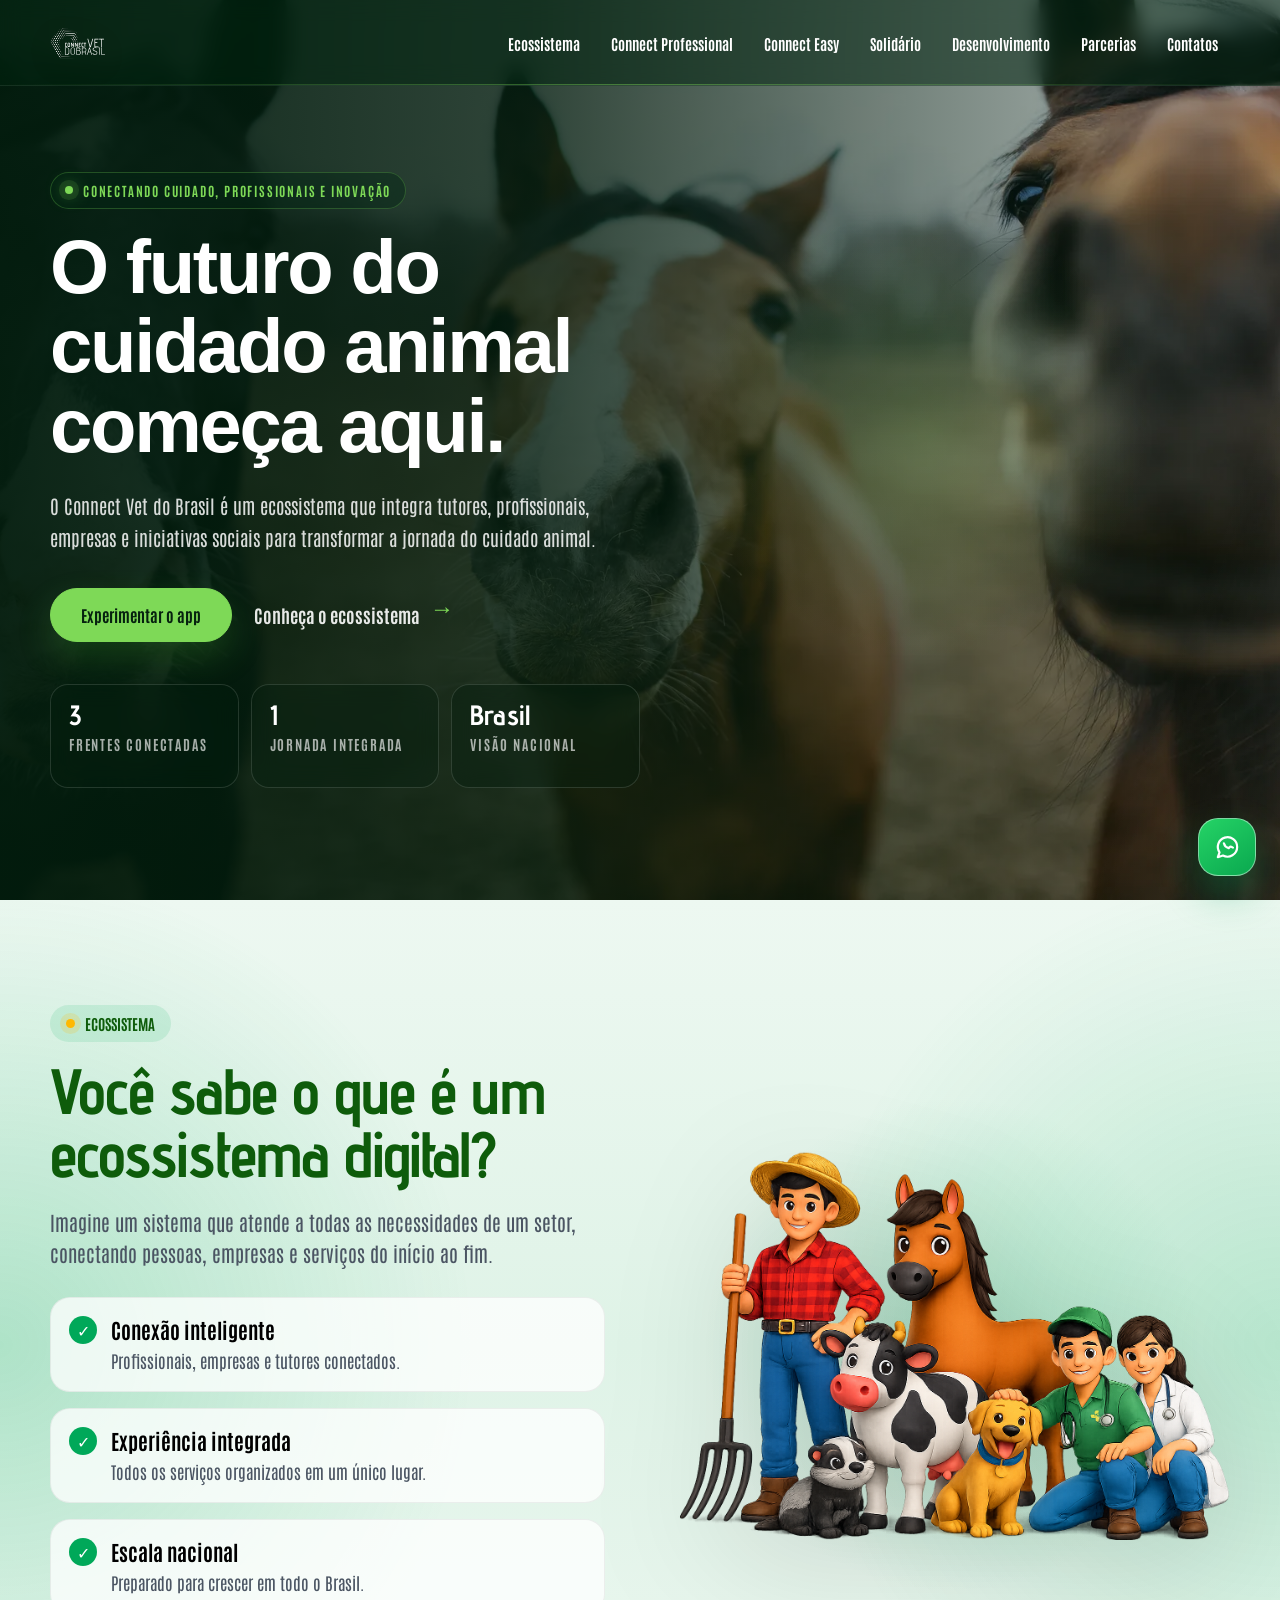
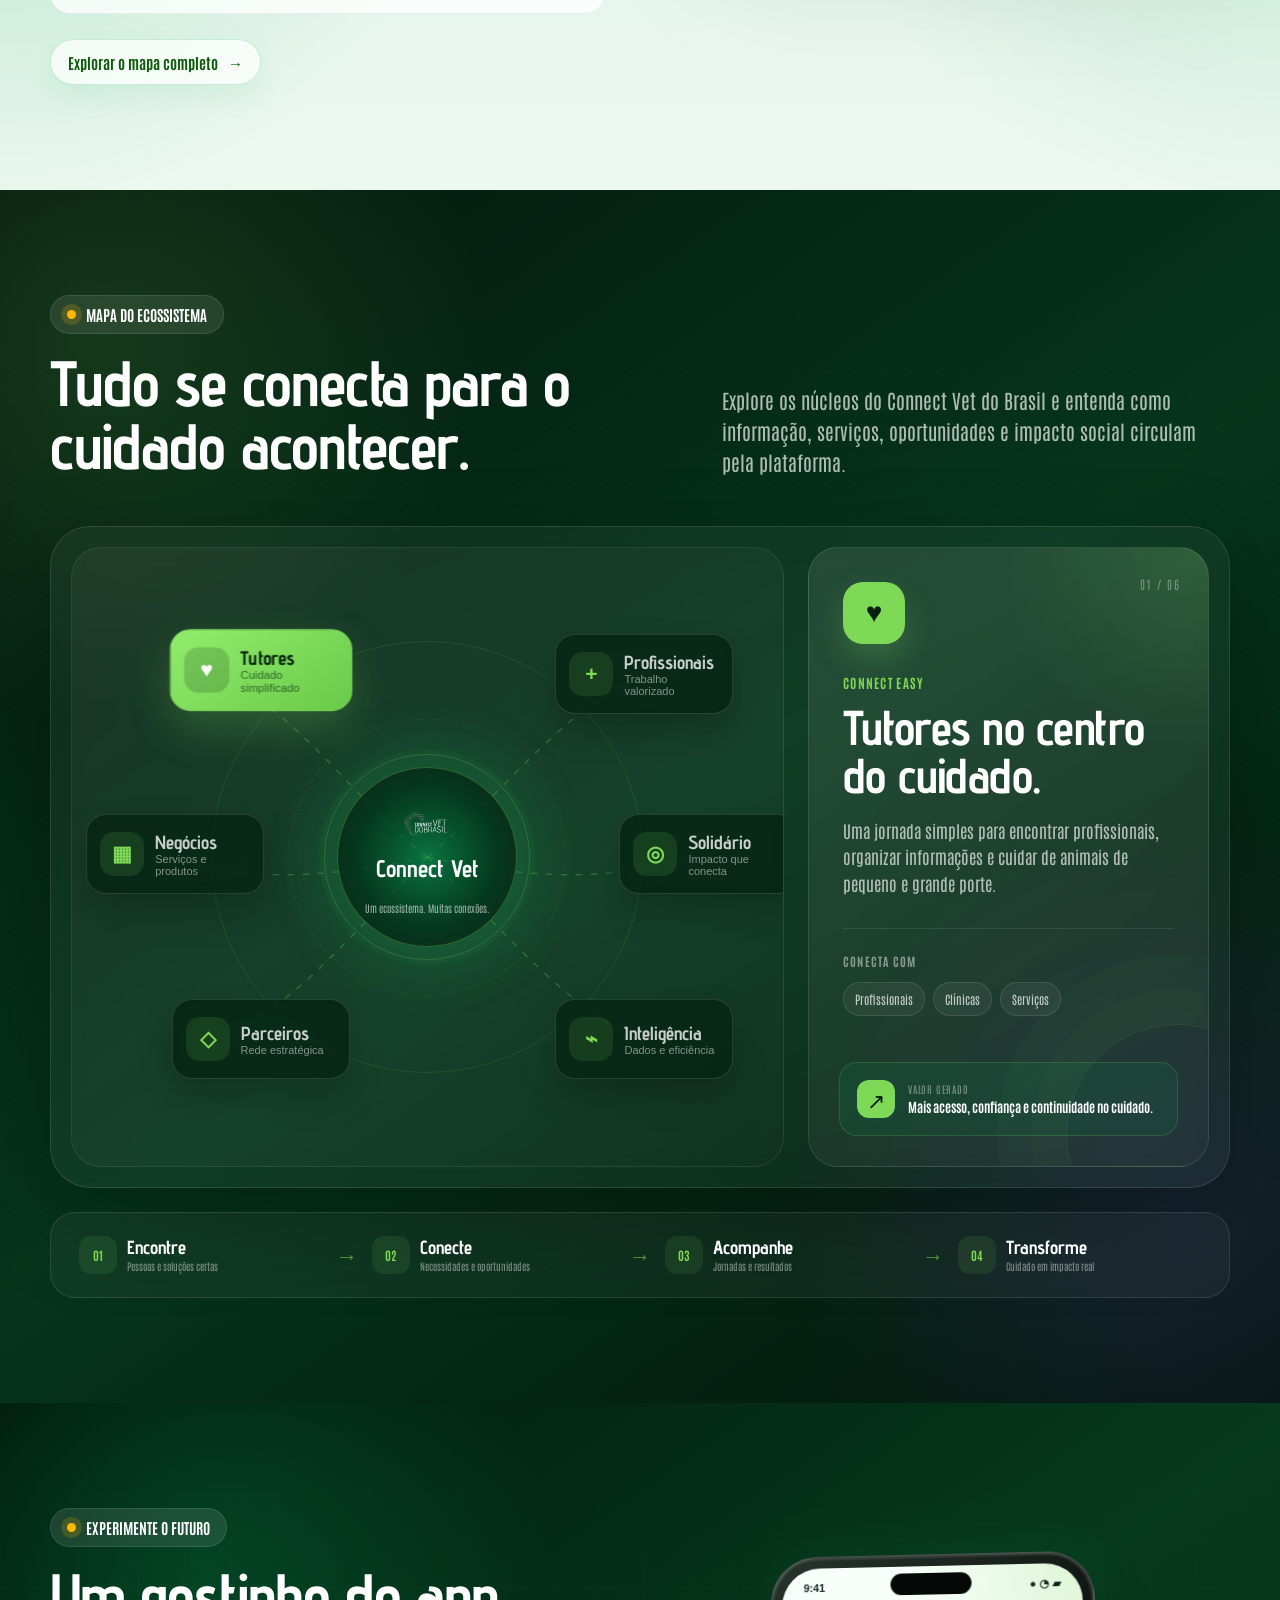
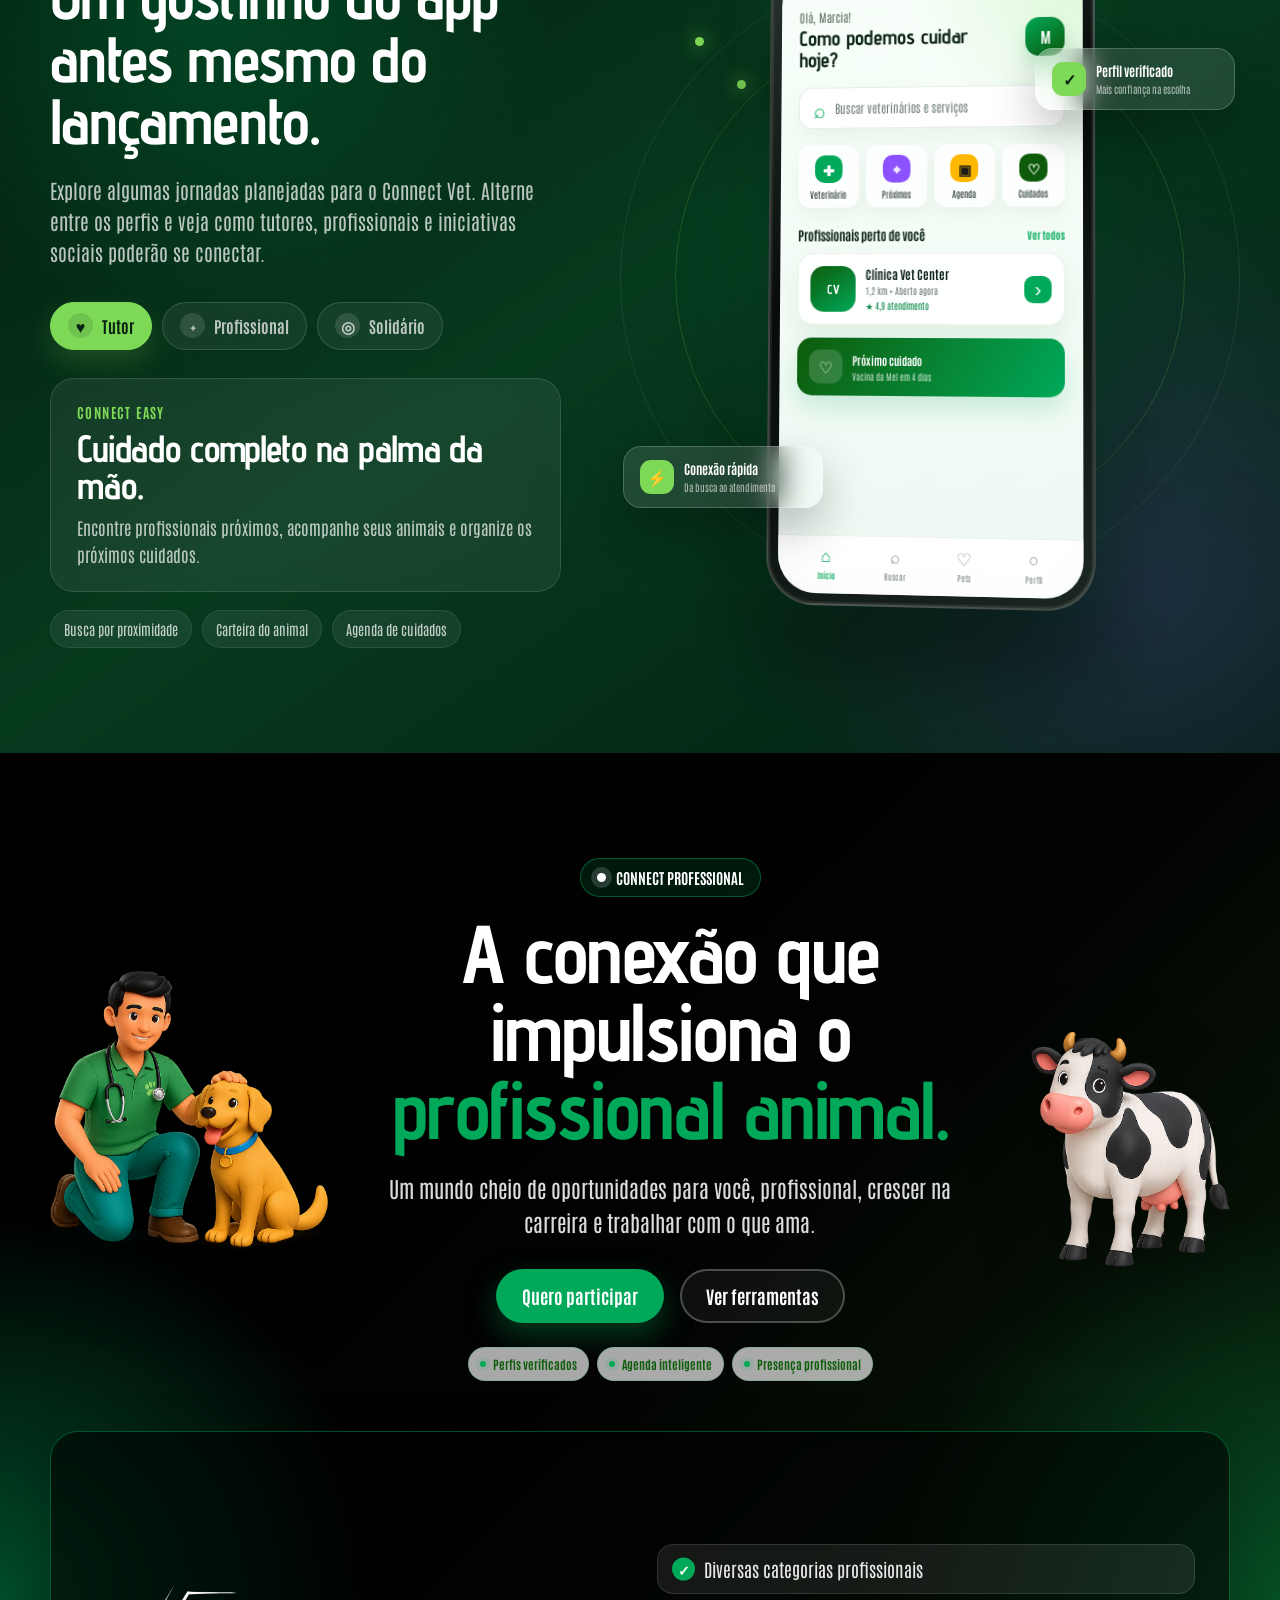
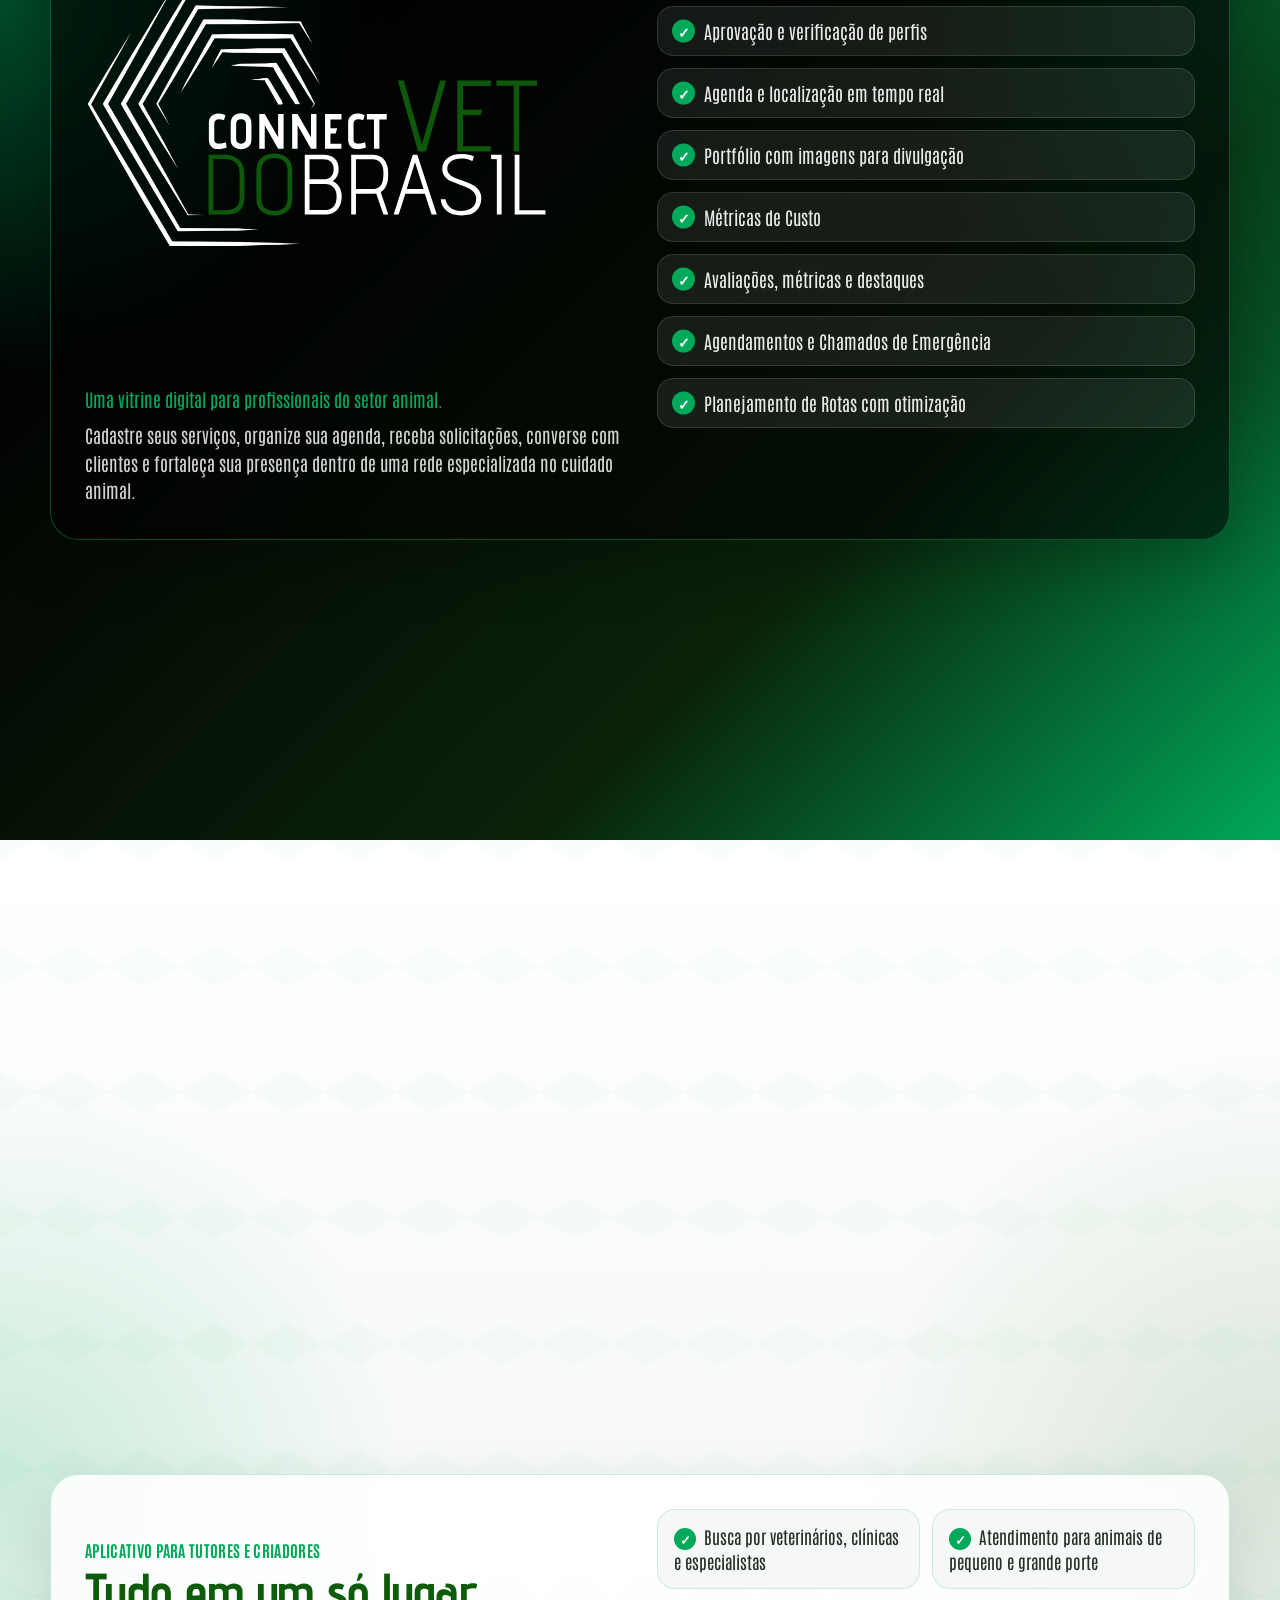
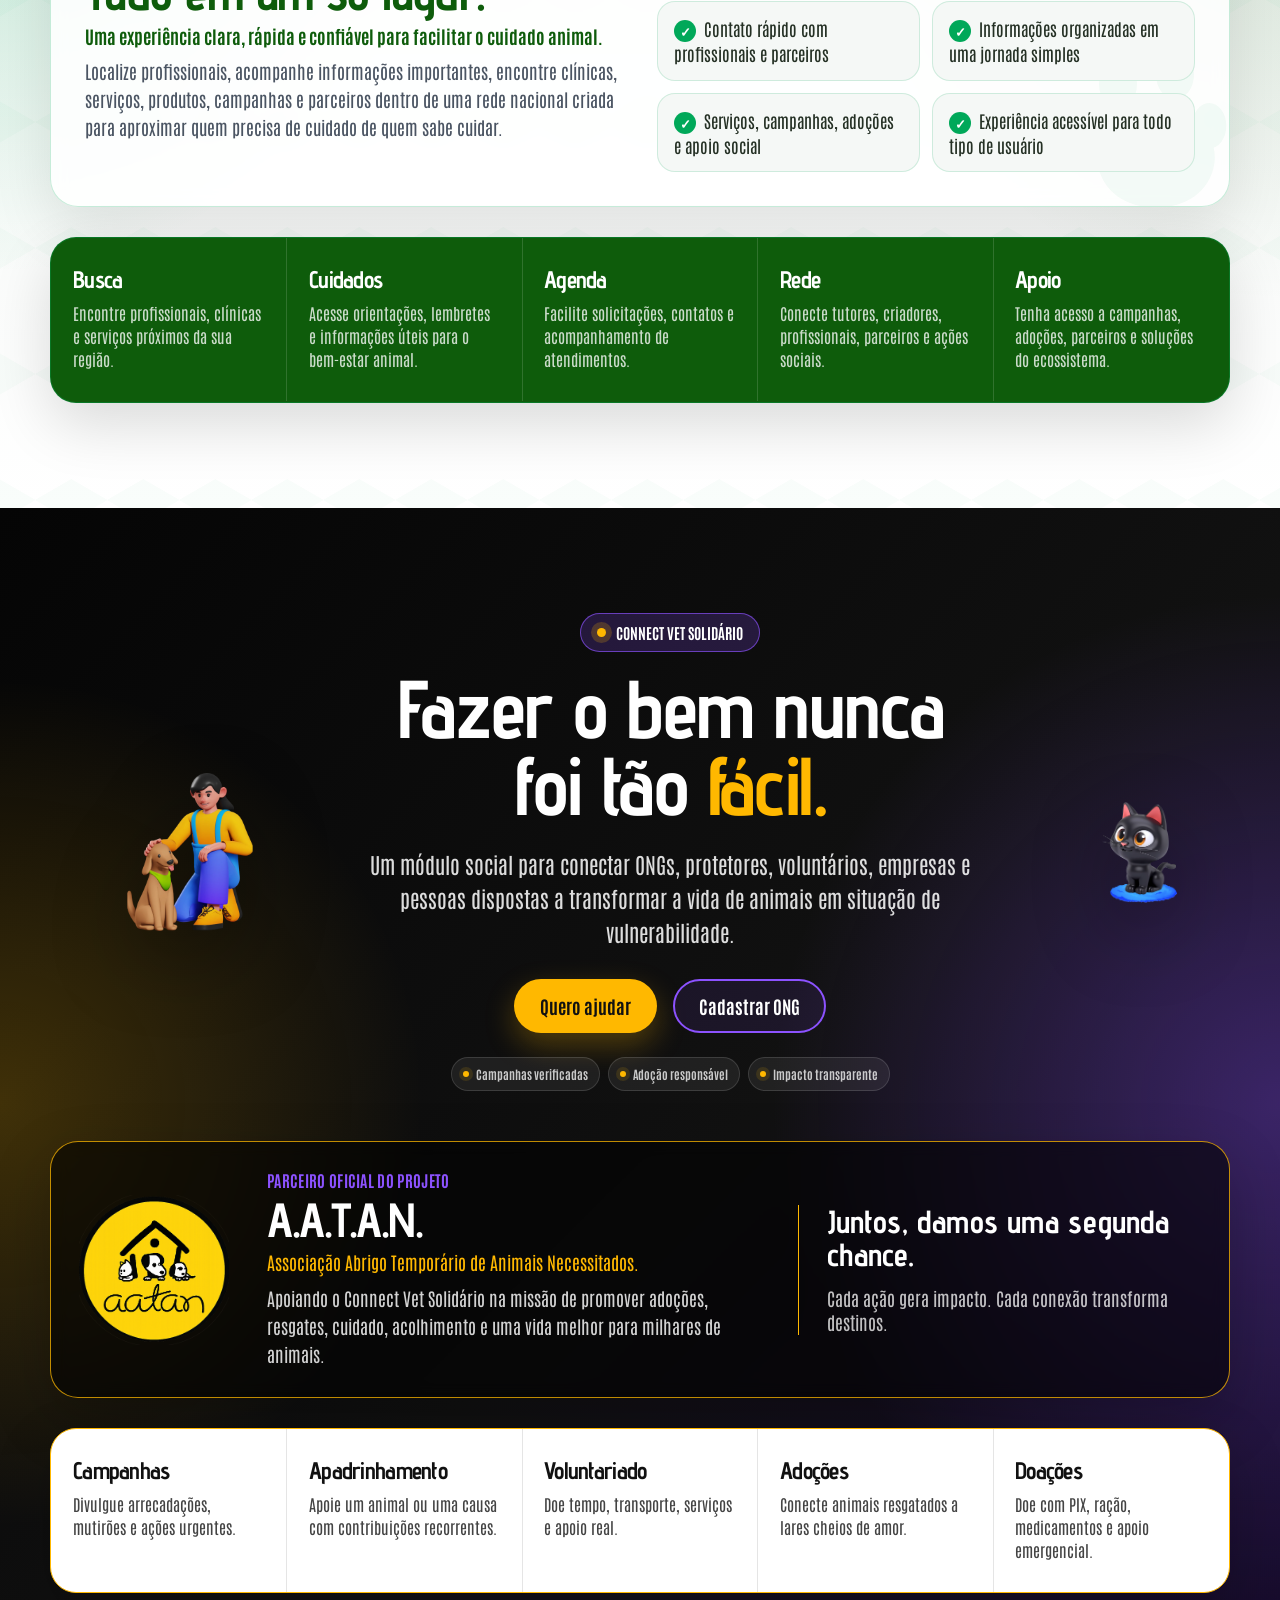
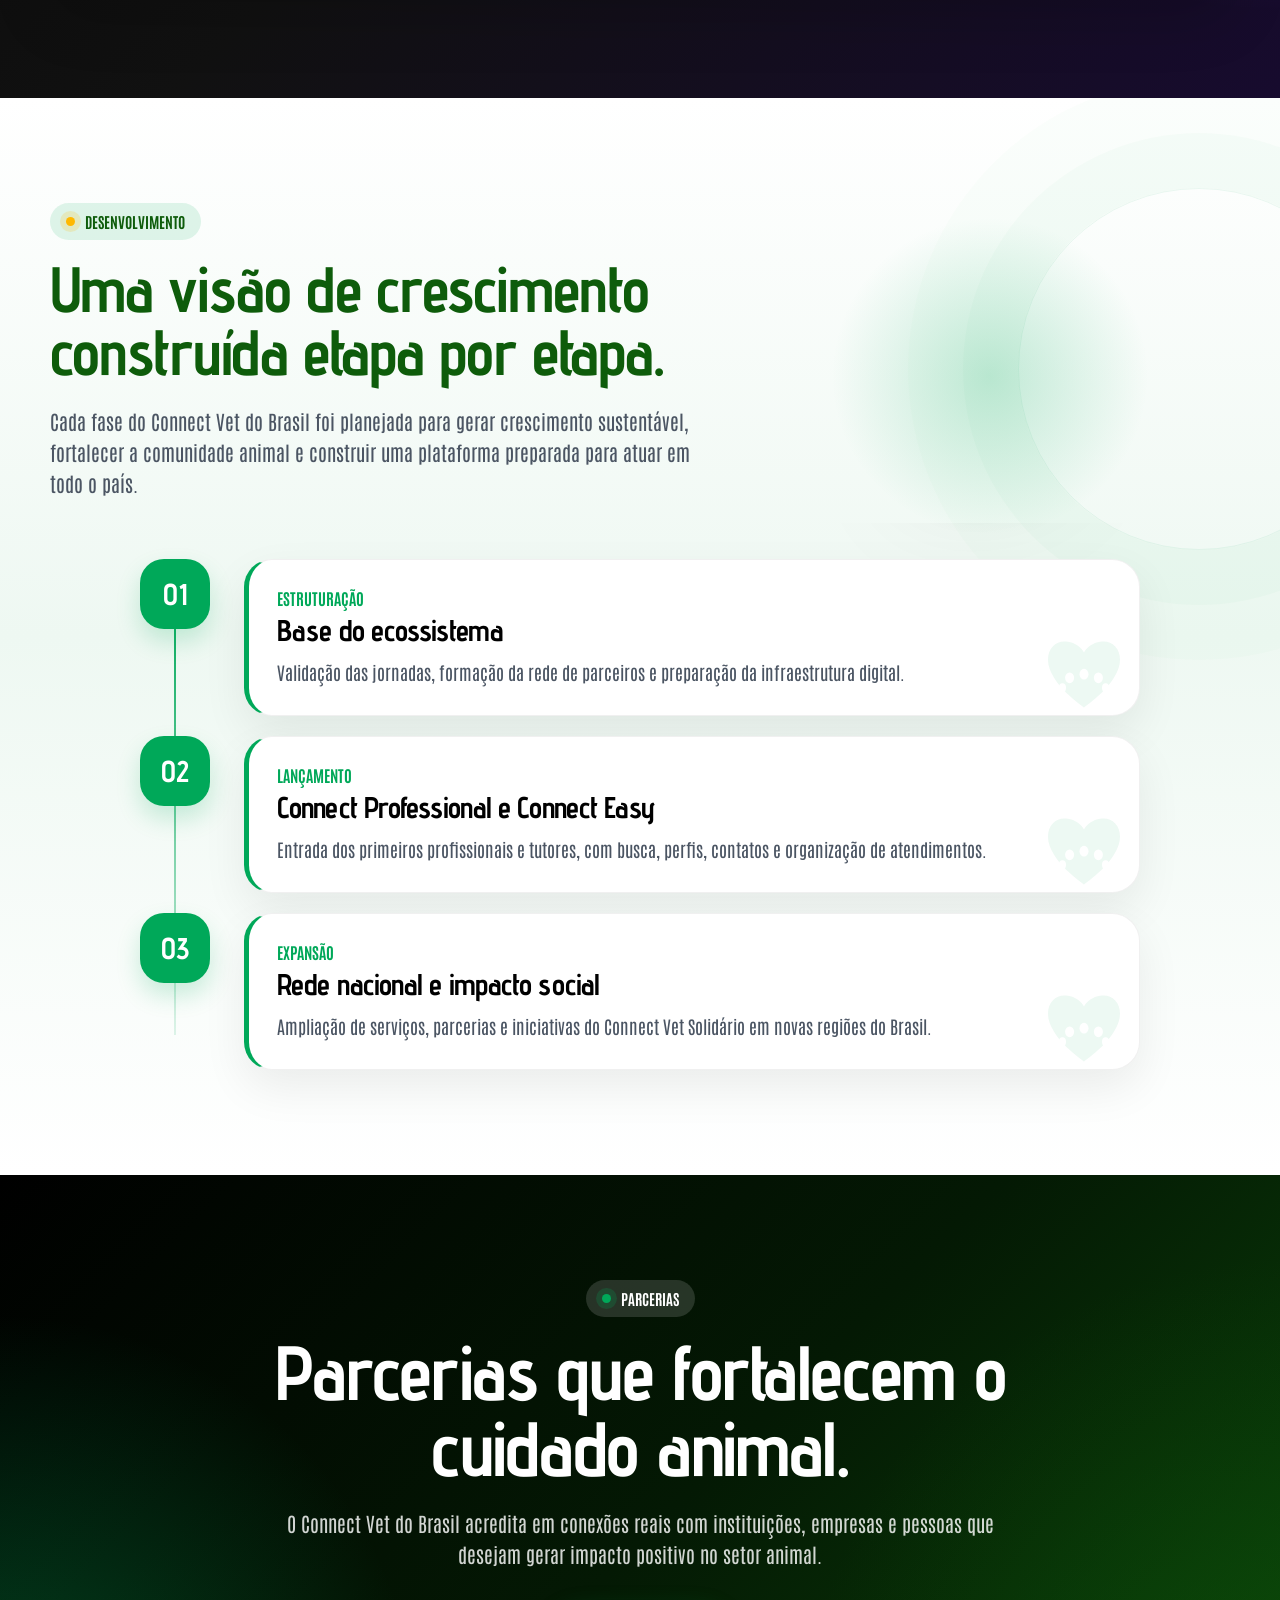
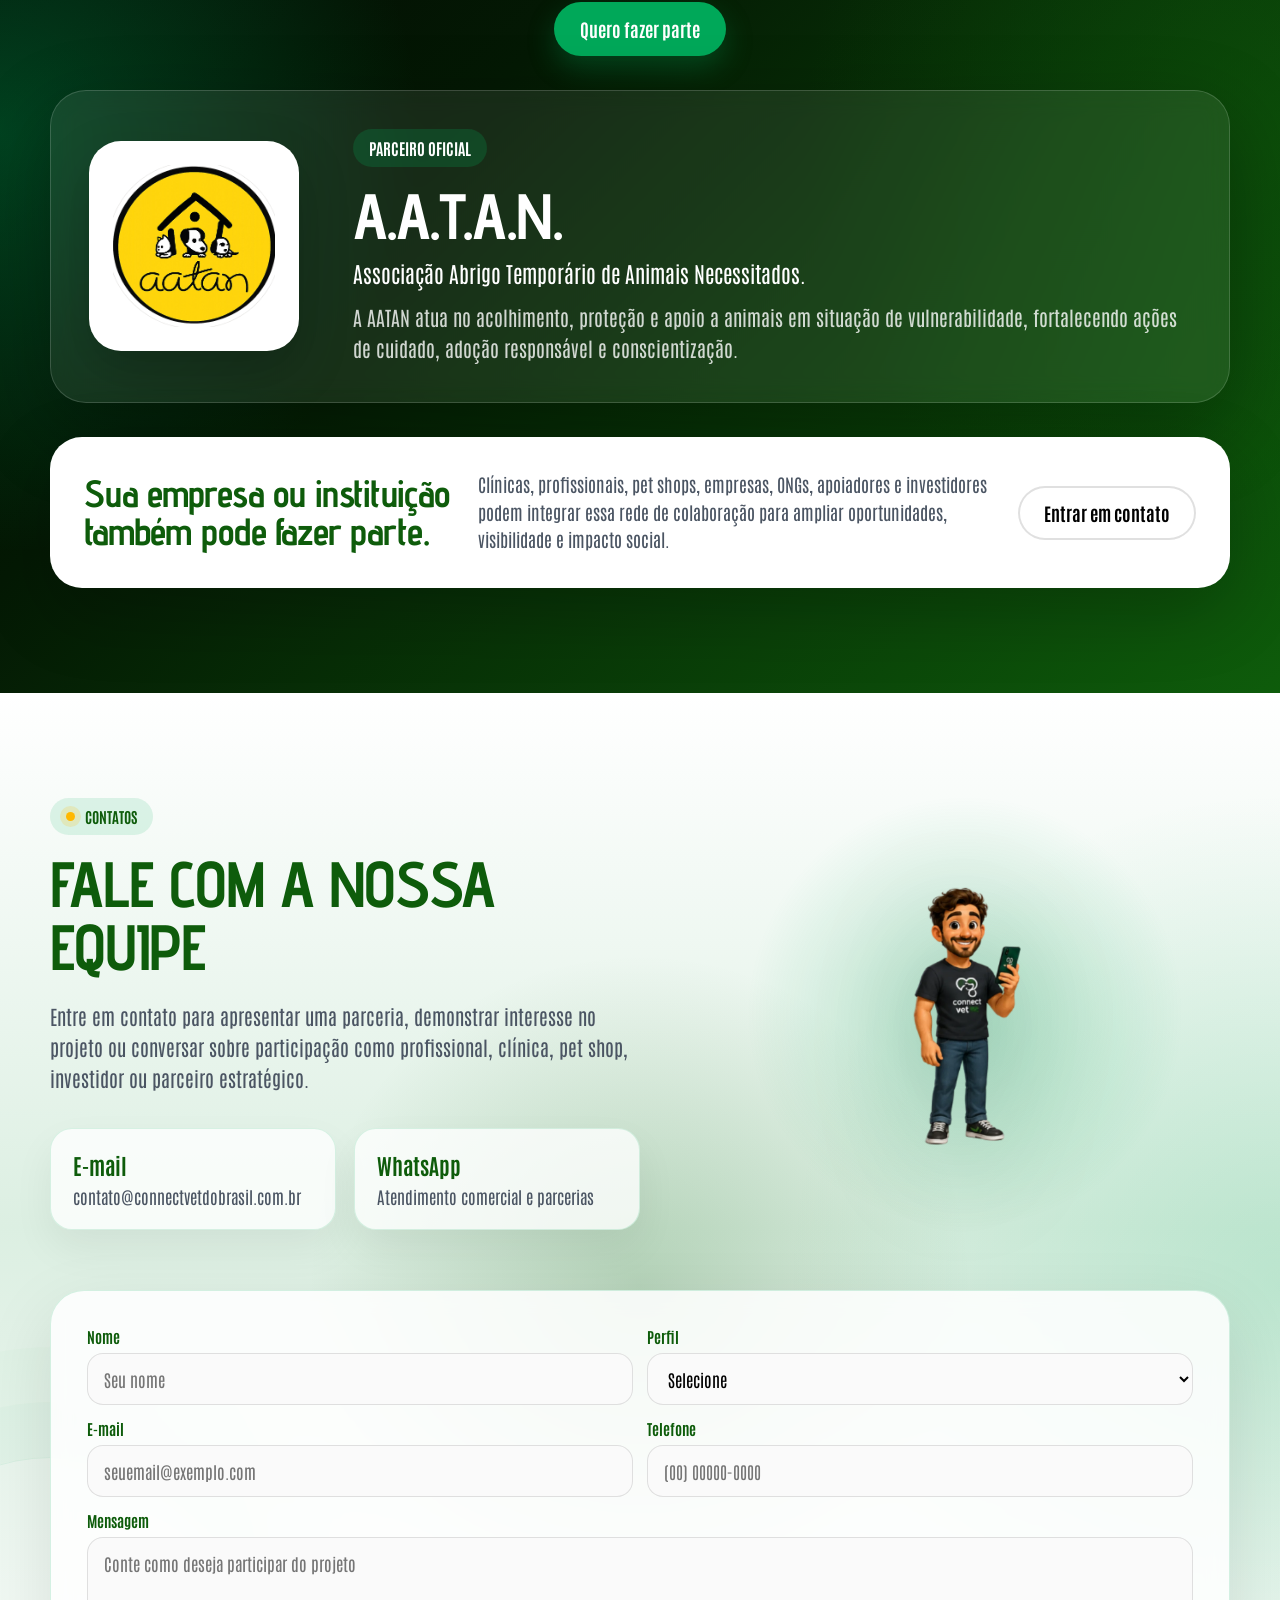
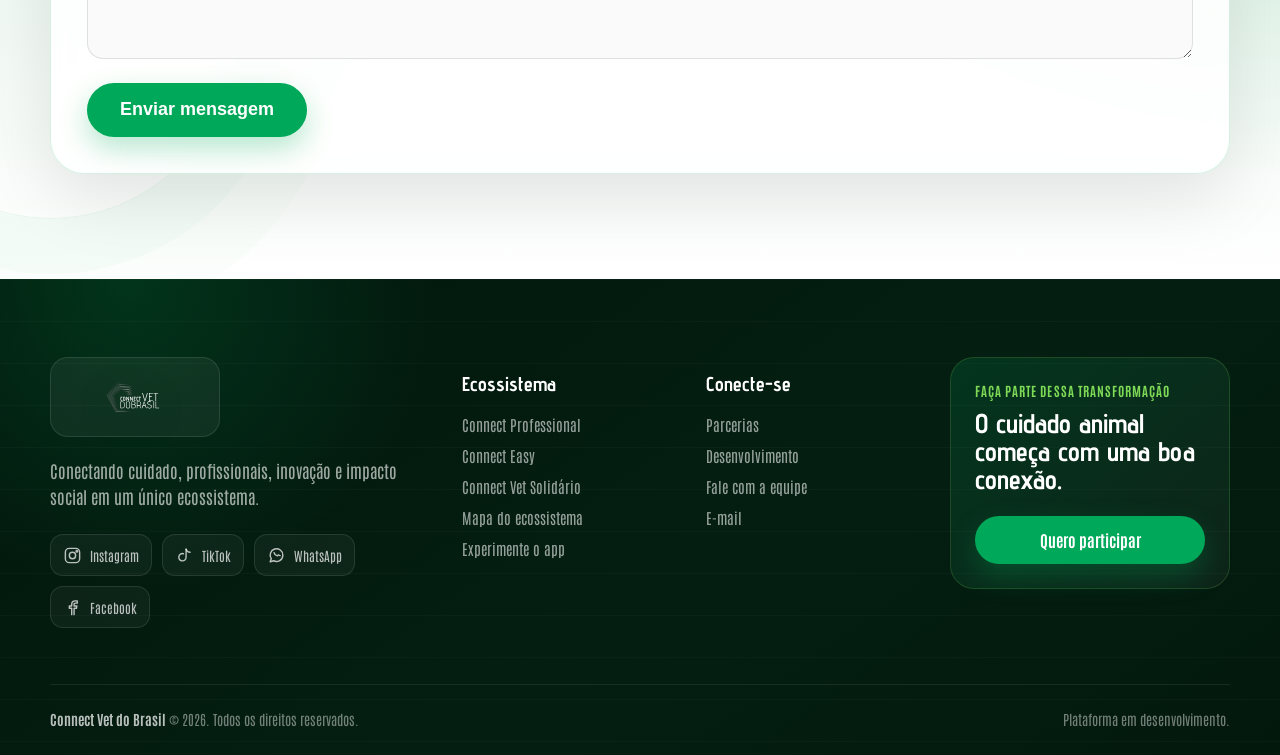
==== commit 34432557: "Correção de Cache - codex" ====
--- a/index.html
+++ b/index.html
@@ -10,7 +10,7 @@
 <link href="https://fonts.googleapis.com" rel="preconnect"/>
 <link crossorigin="" href="https://fonts.gstatic.com" rel="preconnect"/>
 <link href="https://fonts.googleapis.com/css2?family=Advent+Pro:wght@500;600;700&amp;family=Antonio:wght@400;500;600;700&amp;display=swap" rel="stylesheet"/>
-<link href="css/style.css" rel="stylesheet"/>
+<link href="css/style.css?v=20260617" rel="stylesheet"/>
 </head>
 <body>
 <header class="header">
@@ -860,6 +860,6 @@
 <a aria-label="Conversar pelo WhatsApp" class="whatsapp-float" href="https://wa.me/5515996451575" rel="noopener noreferrer" target="_blank">
   <svg aria-hidden="true" viewBox="0 0 24 24"><path d="M20 11.6a8 8 0 0 1-11.8 7L4 20l1.4-4A8 8 0 1 1 20 11.6Z"/><path d="M9 8.5c.5 2 2 3.5 4 4l1.2-1.1c.3-.2.6-.2.9 0l1.4.7"/></svg>
 </a>
-<script src="js/script.js"></script>
+<script src="js/script.js?v=20260617"></script>
 </body>
 </html>
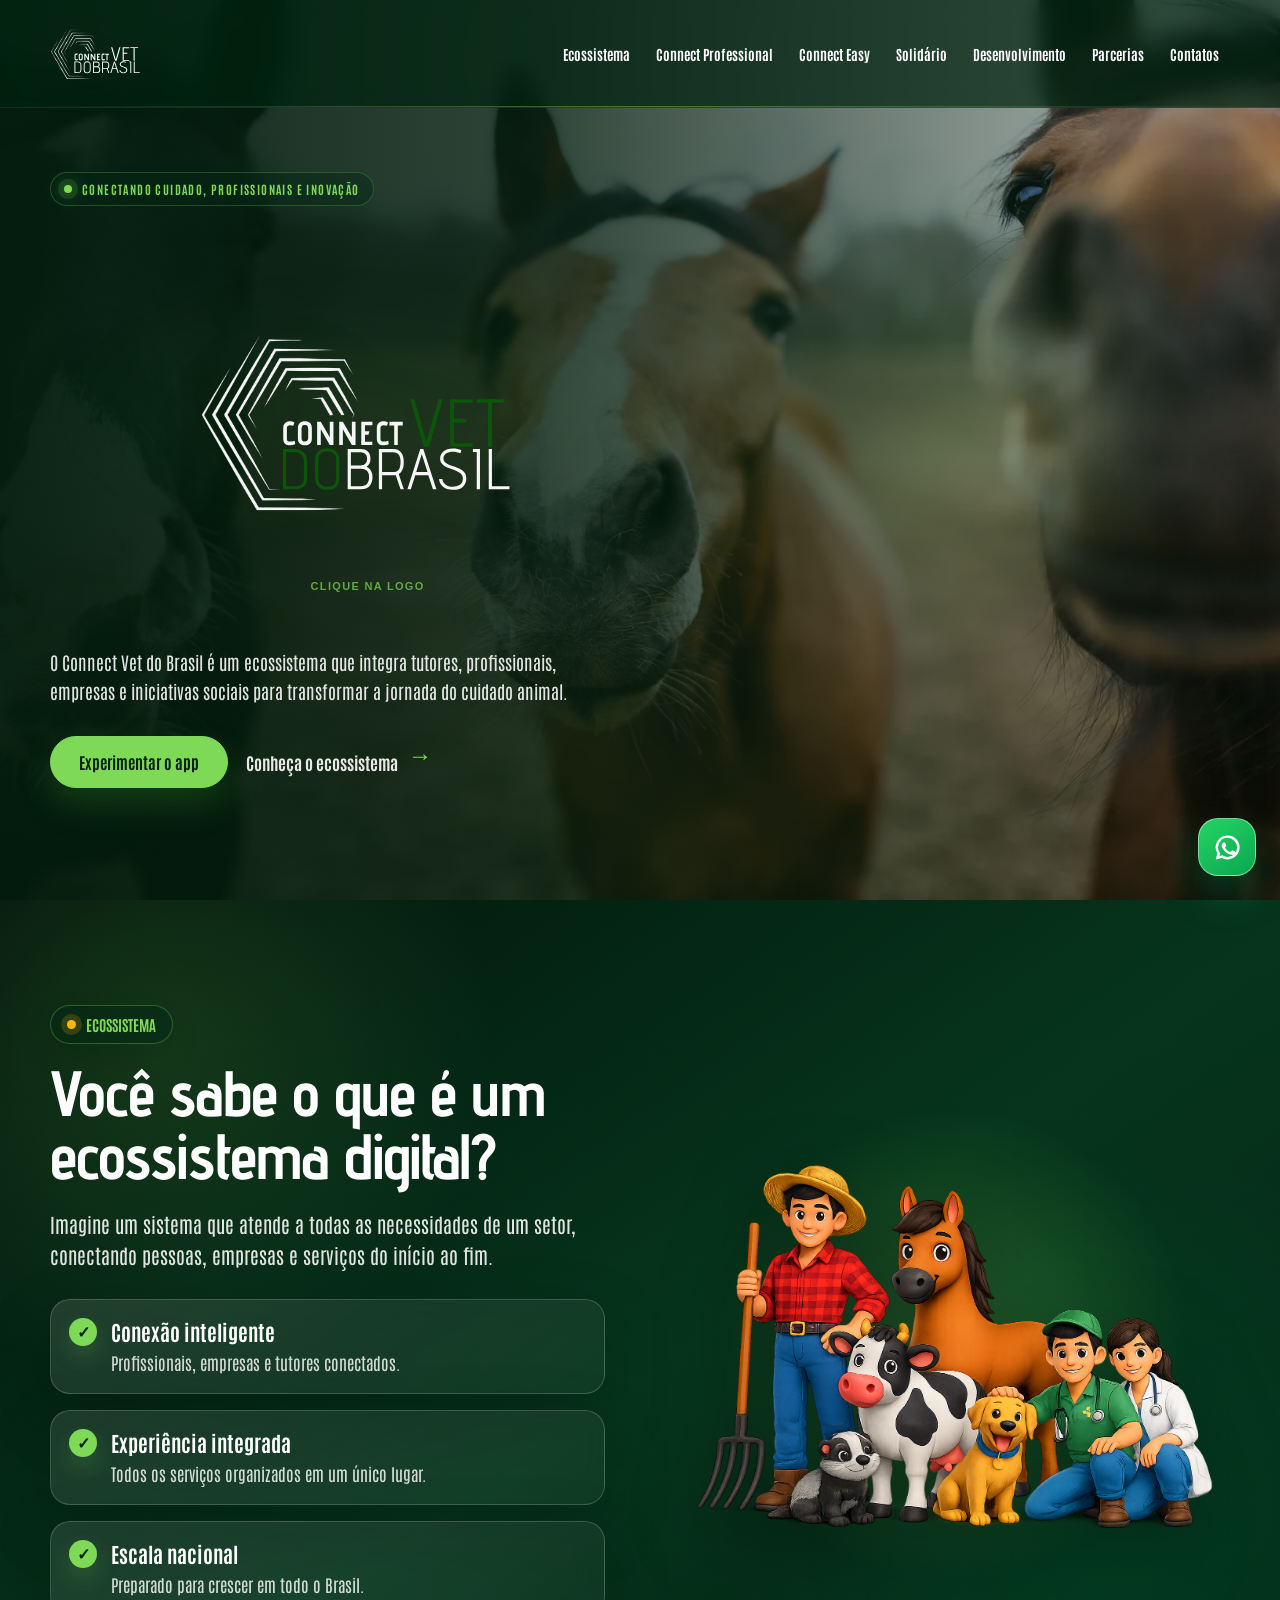
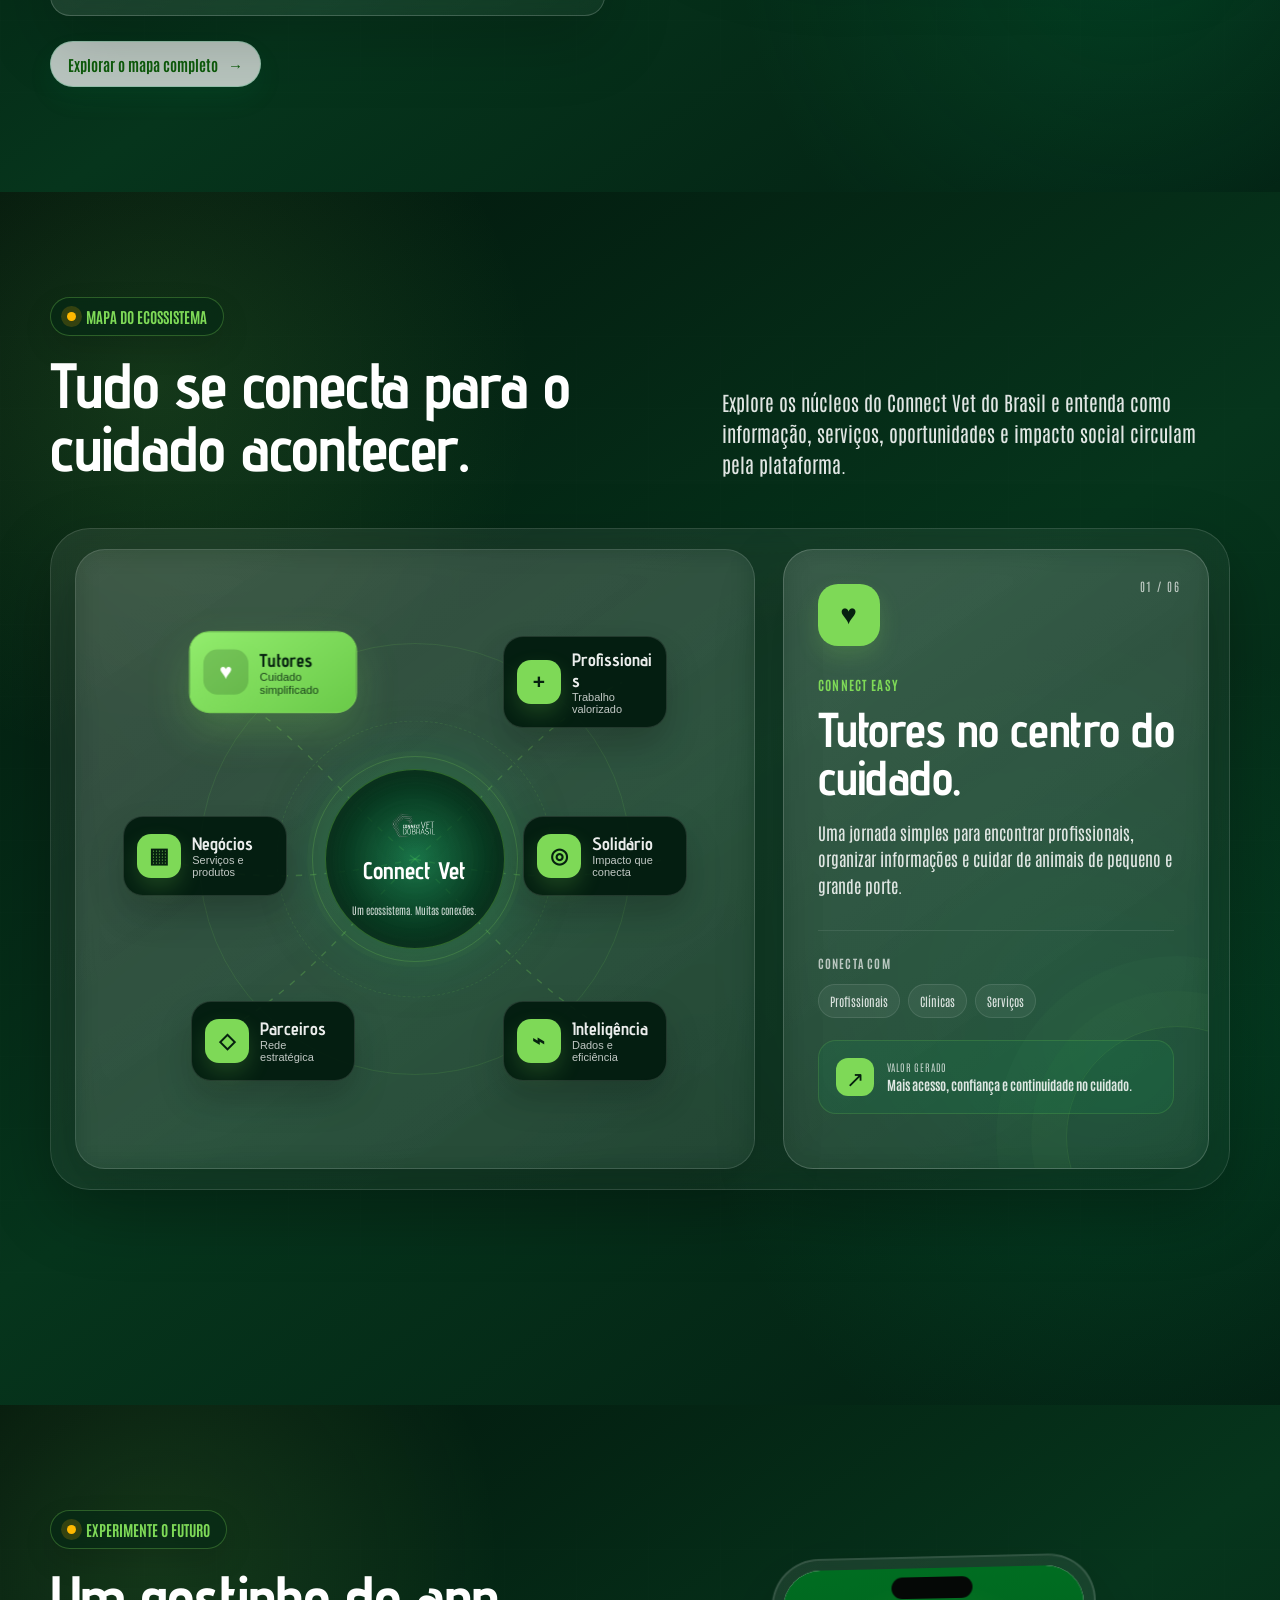
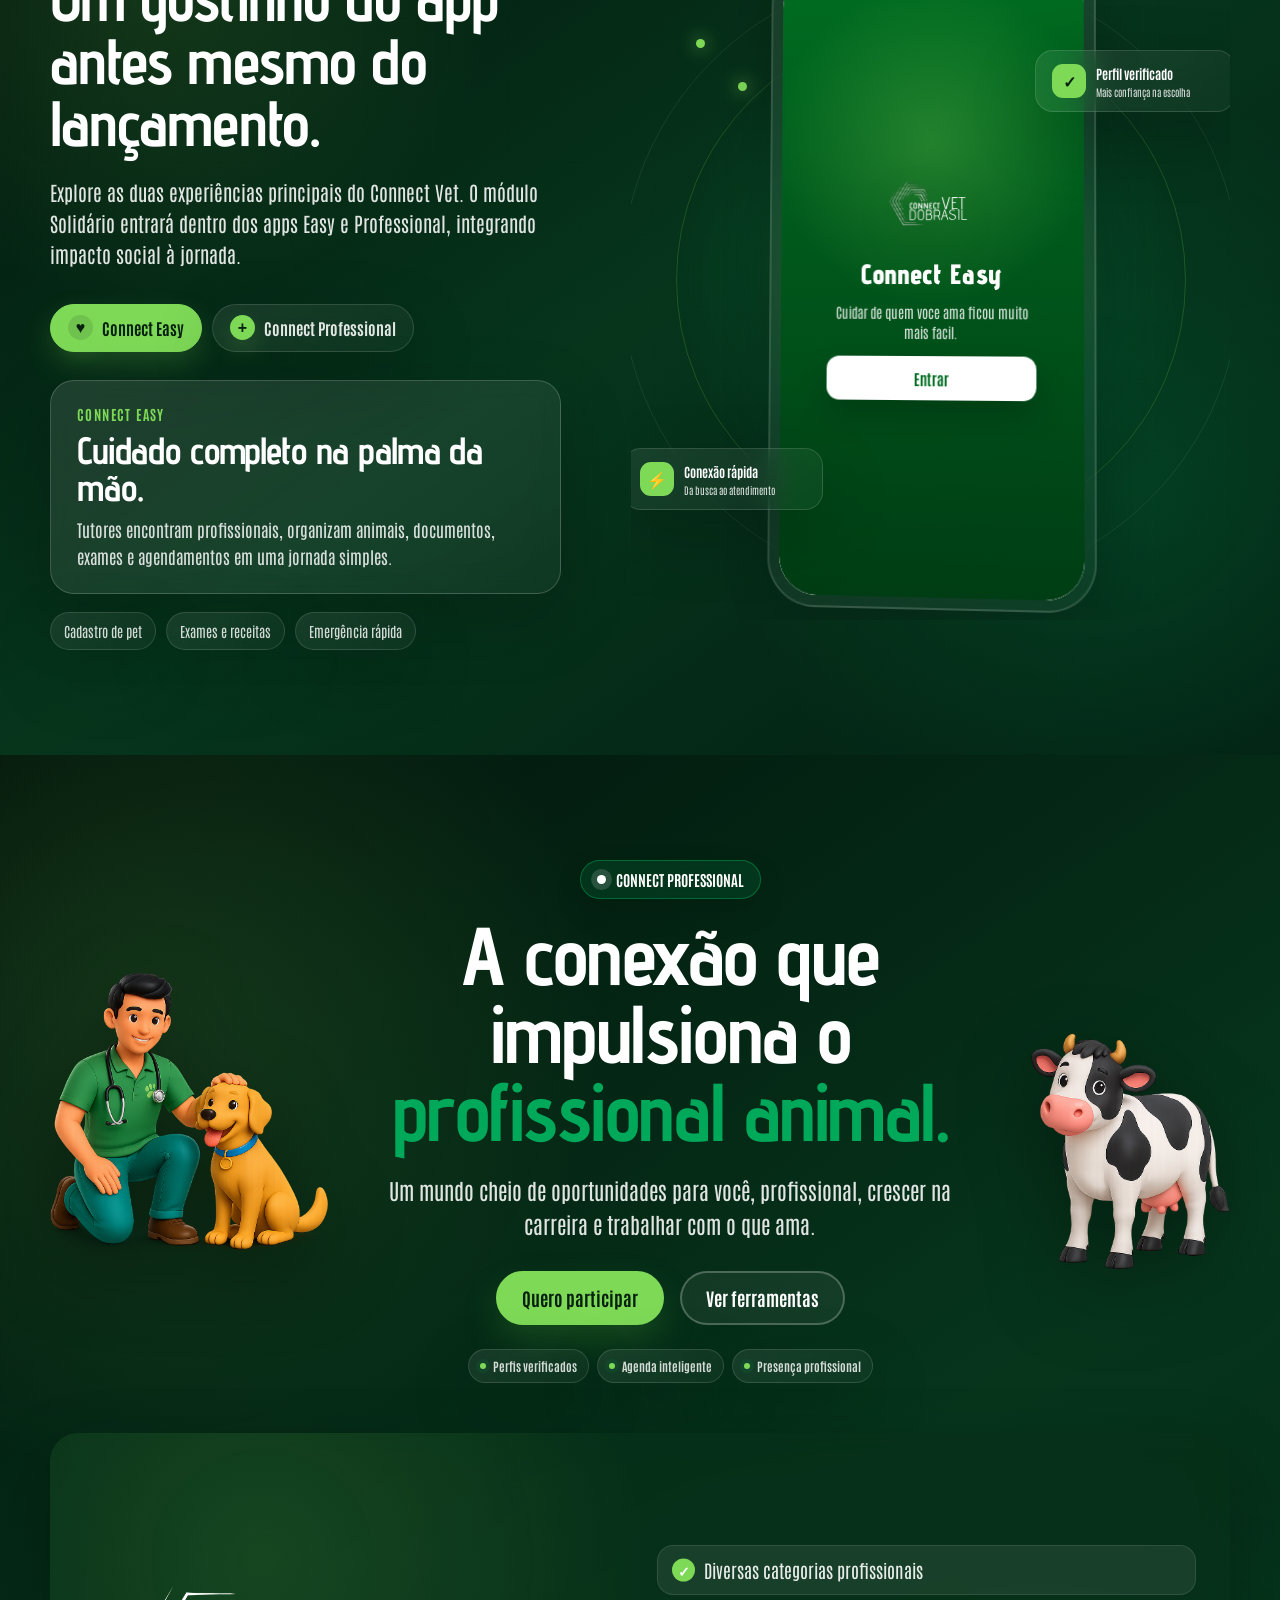
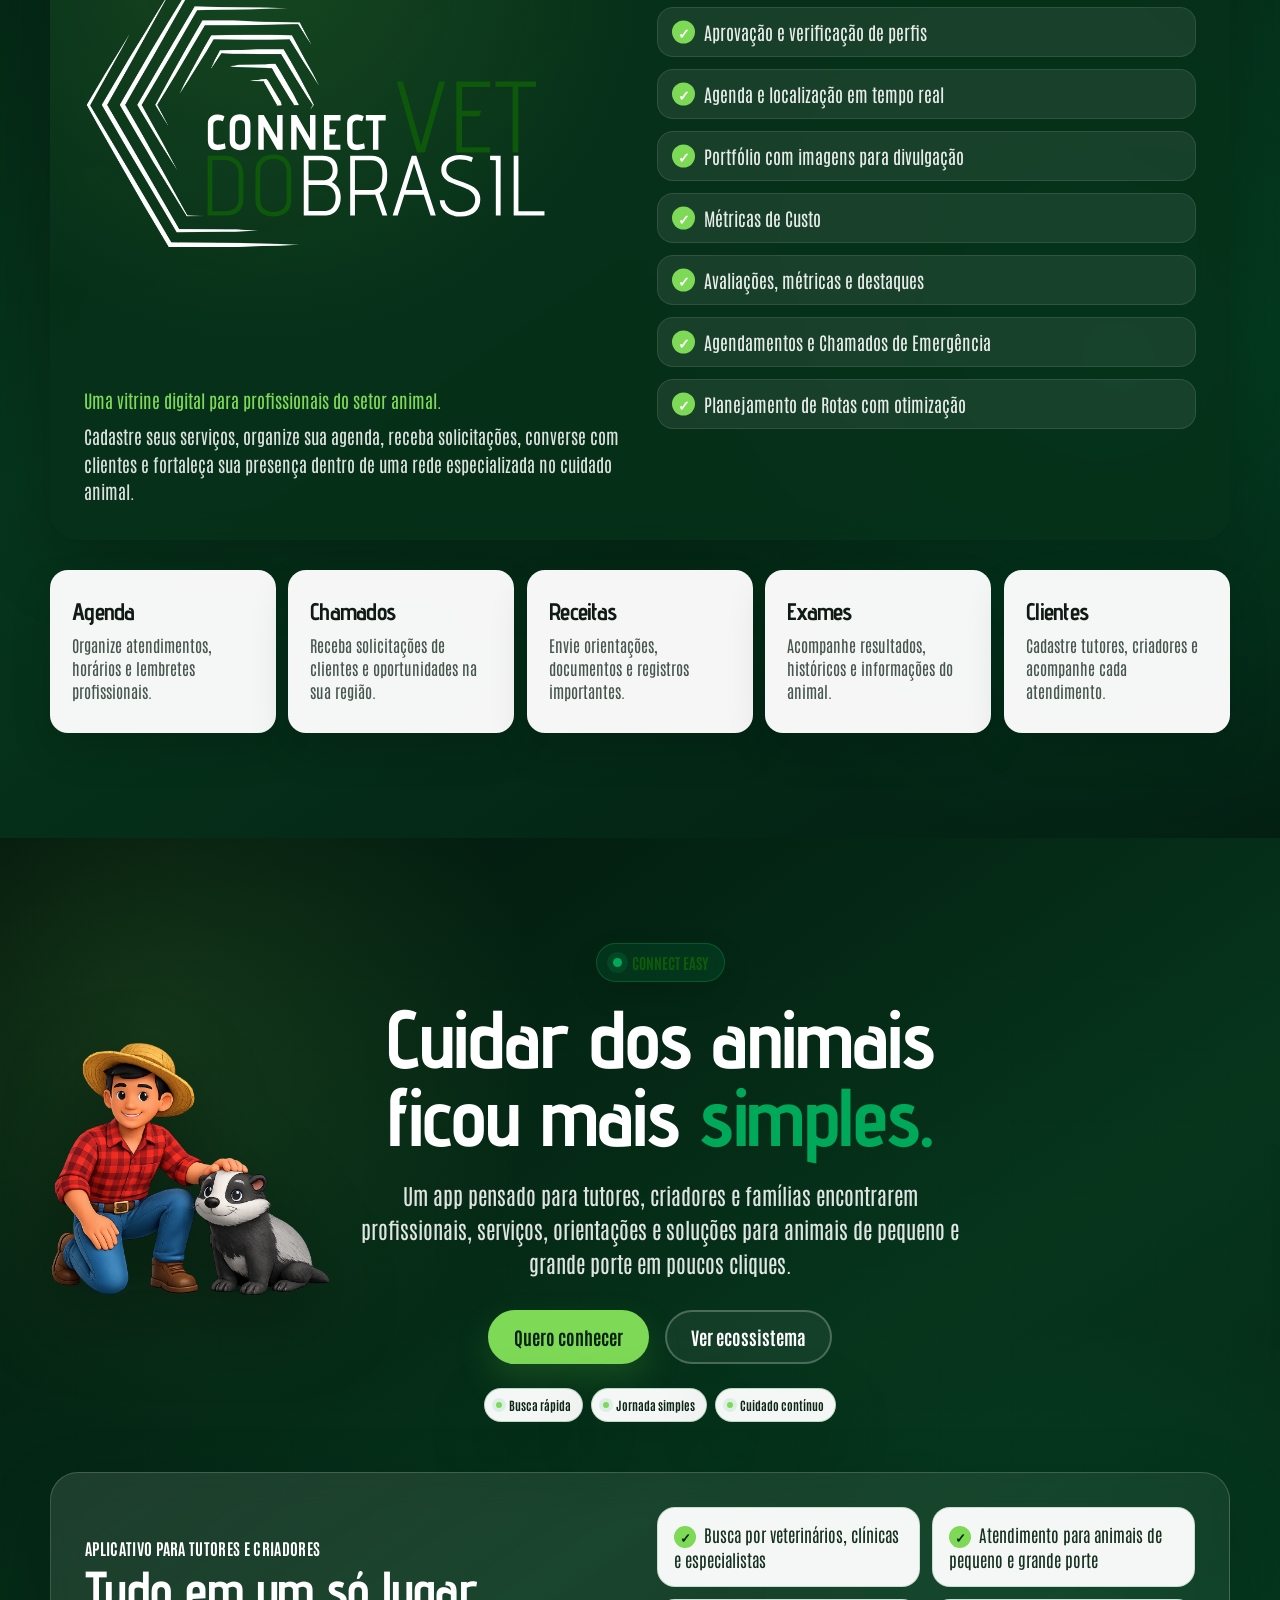
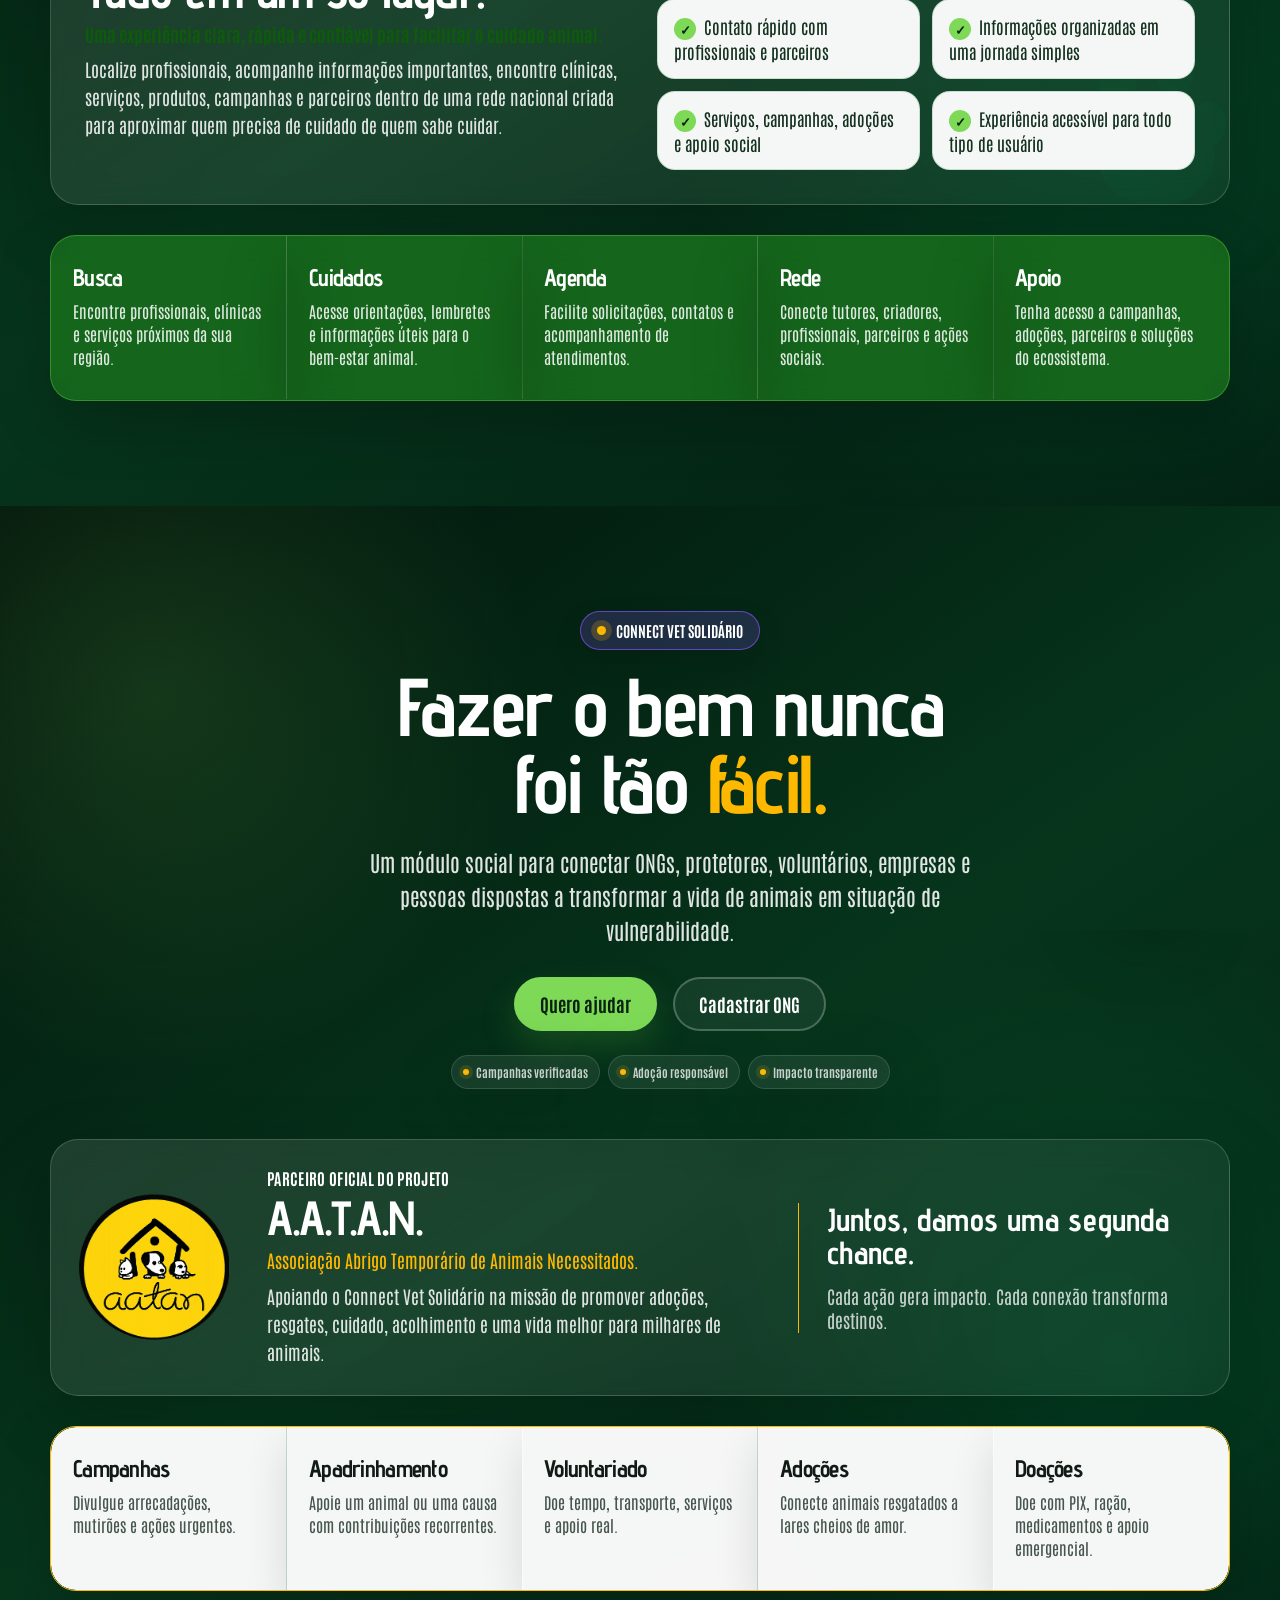
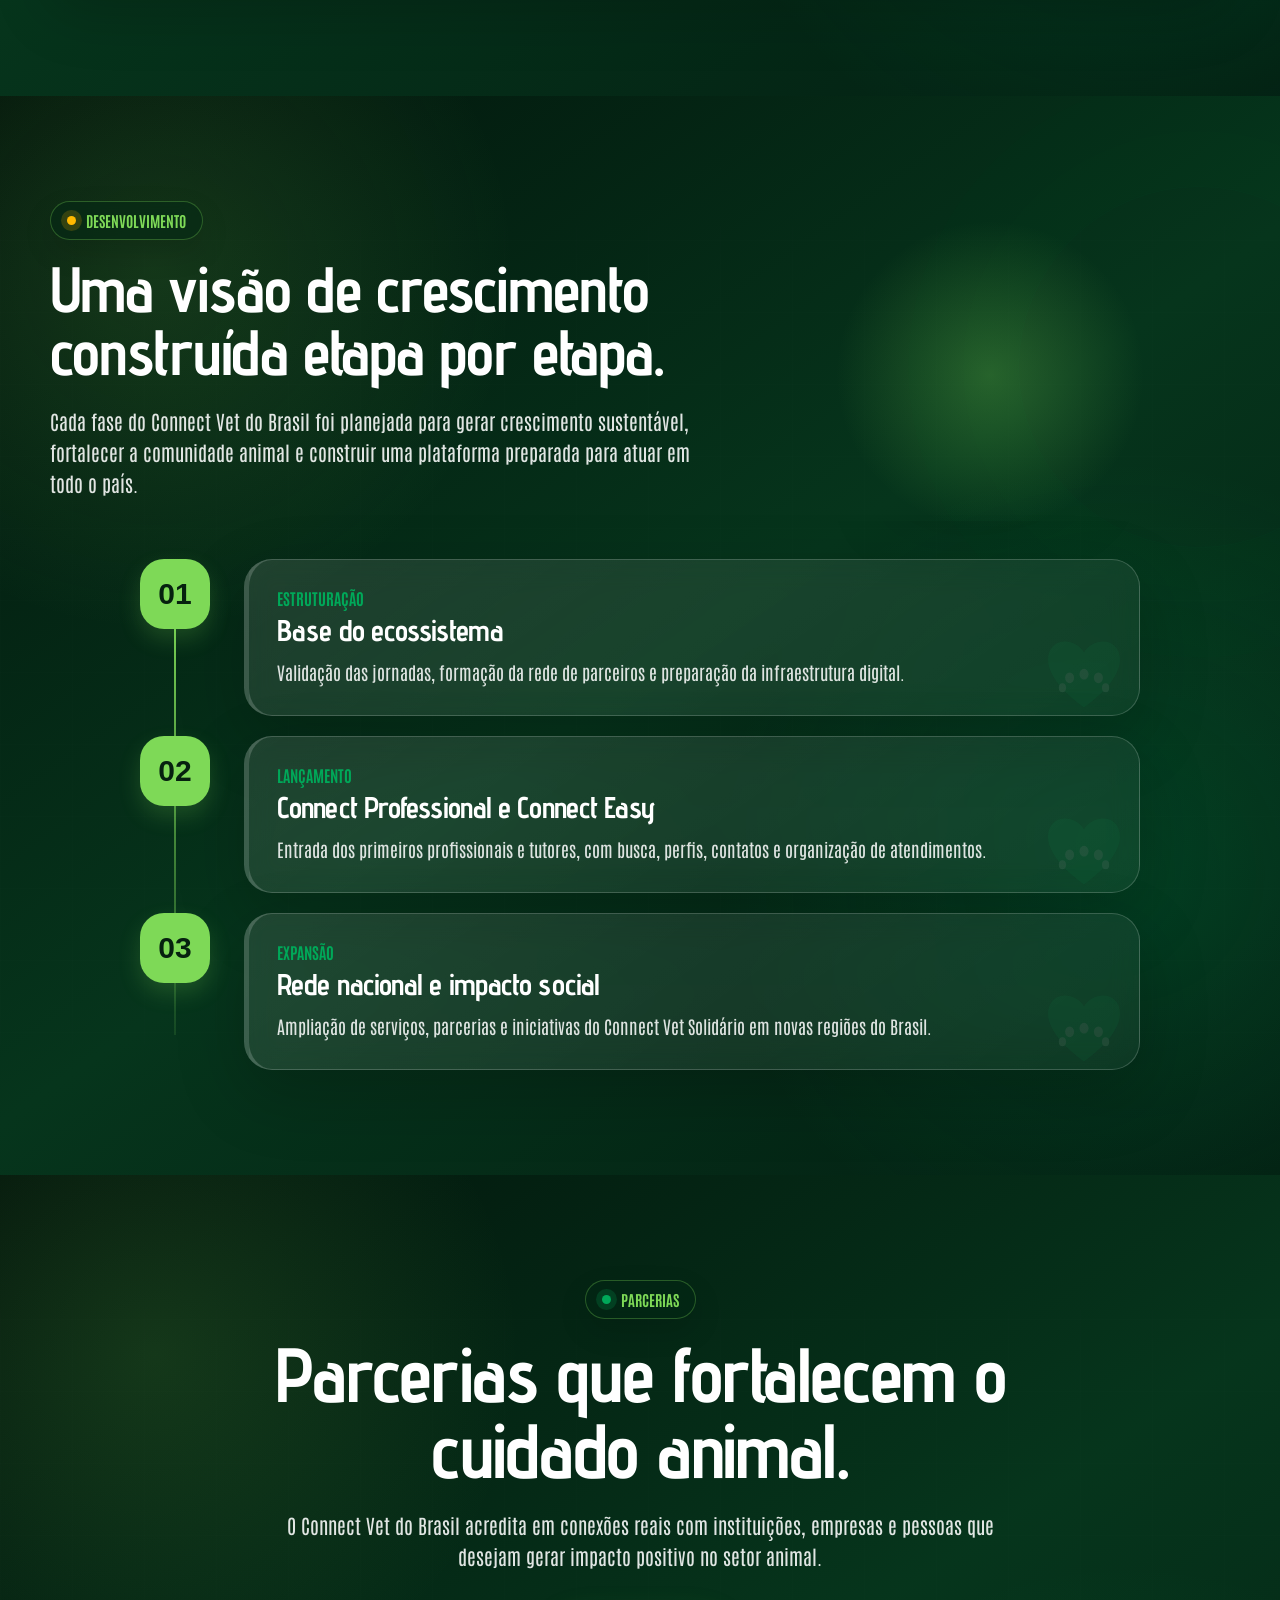
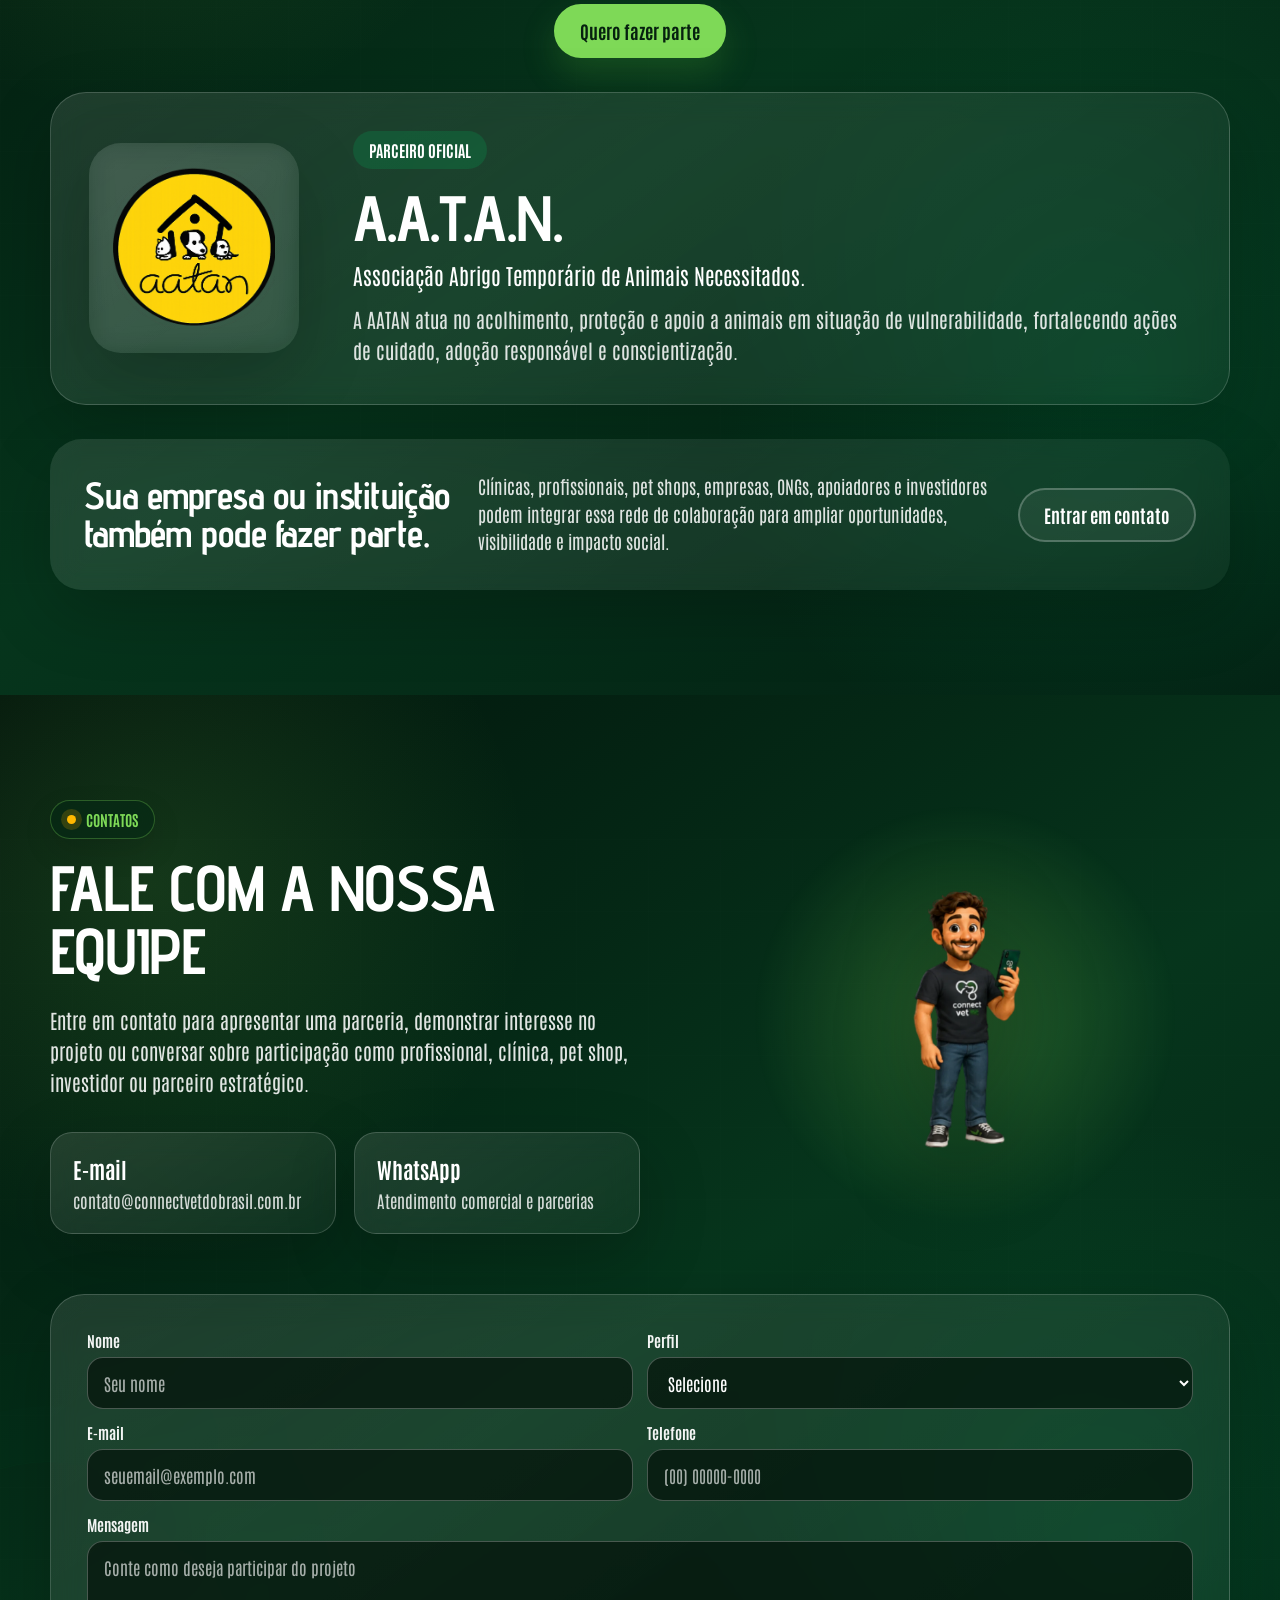
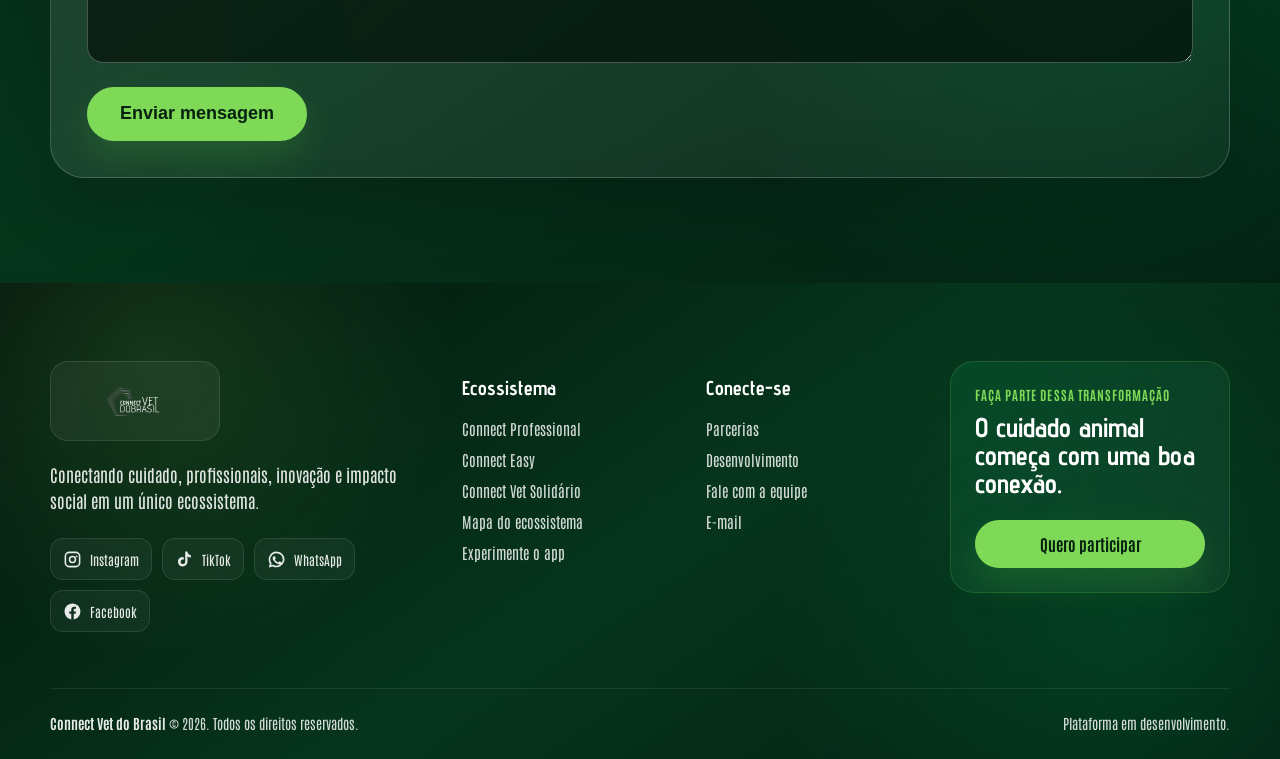
==== commit c2e5713b: "new visual - codex" ====
--- a/index.html
+++ b/index.html
@@ -10,7 +10,7 @@
 <link href="https://fonts.googleapis.com" rel="preconnect"/>
 <link crossorigin="" href="https://fonts.gstatic.com" rel="preconnect"/>
 <link href="https://fonts.googleapis.com/css2?family=Advent+Pro:wght@500;600;700&amp;family=Antonio:wght@400;500;600;700&amp;display=swap" rel="stylesheet"/>
-<link href="css/style.css?v=20260617" rel="stylesheet"/>
+<link href="css/style.css?v=20260617-visual17" rel="stylesheet"/>
 </head>
 <body>
 <header class="header">
@@ -42,7 +42,12 @@
     <div class="hero-text">
       <span>Conectando cuidado, profissionais e inovação</span>
 
-      <h1>O futuro do cuidado animal começa aqui.</h1>
+      <h1 class="sr-only">O futuro do cuidado animal começa aqui.</h1>
+
+      <button class="hero-brand-reveal" id="heroLogoCycle" type="button" aria-label="Alterar aparência da logo Connect Vet">
+        <span>Clique na logo</span>
+        <img alt="Connect Vet do Brasil" src="assets/svg/Mescla_1.svg" decoding="async">
+      </button>
 
       <p>
         O Connect Vet do Brasil é um ecossistema que integra tutores,
@@ -53,12 +58,6 @@
       <div class="hero-actions">
         <a href="#experiencia-app" class="hero-btn">Experimentar o app</a>
         <a href="#ecossistema" class="hero-link">Conheça o ecossistema <span aria-hidden="true">→</span></a>
-      </div>
-
-      <div class="hero-proof" aria-label="Destaques do ecossistema">
-        <div><strong>3</strong><span>frentes conectadas</span></div>
-        <div><strong>1</strong><span>jornada integrada</span></div>
-        <div><strong>Brasil</strong><span>visão nacional</span></div>
       </div>
     </div>
   </div>
@@ -151,37 +150,37 @@
           <path d="M380 310 C465 390 520 465 612 510"/>
         </svg>
 
-        <button aria-pressed="true" class="ecosystem-node node-tutor active" data-ecosystem-node="tutor" style="--node-x: 14%; --node-y: 14%;" type="button">
+        <button aria-pressed="true" class="ecosystem-node node-tutor active" data-ecosystem-node="tutor" style="--node-x: 17%; --node-y: 14%;" type="button">
           <span class="ecosystem-node-icon" aria-hidden="true">♥</span>
           <strong>Tutores</strong>
           <small>Cuidado simplificado</small>
         </button>
 
-        <button aria-pressed="false" class="ecosystem-node node-professional" data-ecosystem-node="profissional" style="--node-x: 68%; --node-y: 14%;" type="button">
+        <button aria-pressed="false" class="ecosystem-node node-professional" data-ecosystem-node="profissional" style="--node-x: 63%; --node-y: 14%;" type="button">
           <span class="ecosystem-node-icon" aria-hidden="true">+</span>
           <strong>Profissionais</strong>
           <small>Trabalho valorizado</small>
         </button>
 
-        <button aria-pressed="false" class="ecosystem-node node-business" data-ecosystem-node="negocios" style="--node-x: 2%; --node-y: 43%;" type="button">
+        <button aria-pressed="false" class="ecosystem-node node-business" data-ecosystem-node="negocios" style="--node-x: 7%; --node-y: 43%;" type="button">
           <span class="ecosystem-node-icon" aria-hidden="true">▦</span>
           <strong>Negócios</strong>
           <small>Serviços e produtos</small>
         </button>
 
-        <button aria-pressed="false" class="ecosystem-node node-social" data-ecosystem-node="solidario" style="--node-x: 77%; --node-y: 43%;" type="button">
+        <button aria-pressed="false" class="ecosystem-node node-social" data-ecosystem-node="solidario" style="--node-x: 66%; --node-y: 43%;" type="button">
           <span class="ecosystem-node-icon" aria-hidden="true">◎</span>
           <strong>Solidário</strong>
           <small>Impacto que conecta</small>
         </button>
 
-        <button aria-pressed="false" class="ecosystem-node node-partners" data-ecosystem-node="parceiros" style="--node-x: 14%; --node-y: 73%;" type="button">
+        <button aria-pressed="false" class="ecosystem-node node-partners" data-ecosystem-node="parceiros" style="--node-x: 17%; --node-y: 73%;" type="button">
           <span class="ecosystem-node-icon" aria-hidden="true">◇</span>
           <strong>Parceiros</strong>
           <small>Rede estratégica</small>
         </button>
 
-        <button aria-pressed="false" class="ecosystem-node node-data" data-ecosystem-node="inteligencia" style="--node-x: 68%; --node-y: 73%;" type="button">
+        <button aria-pressed="false" class="ecosystem-node node-data" data-ecosystem-node="inteligencia" style="--node-x: 63%; --node-y: 73%;" type="button">
           <span class="ecosystem-node-icon" aria-hidden="true">⌁</span>
           <strong>Inteligência</strong>
           <small>Dados e eficiência</small>
@@ -239,22 +238,18 @@
       <span class="eyebrow">Experimente o futuro</span>
       <h2>Um gostinho do app antes mesmo do lançamento.</h2>
       <p>
-        Explore algumas jornadas planejadas para o Connect Vet. Alterne entre os perfis
-        e veja como tutores, profissionais e iniciativas sociais poderão se conectar.
+        Explore as duas experiências principais do Connect Vet. O módulo Solidário
+        entrará dentro dos apps Easy e Professional, integrando impacto social à jornada.
       </p>
 
       <div class="app-mode-tabs" aria-label="Escolha uma experiência" role="tablist">
-        <button aria-controls="app-preview" aria-selected="true" class="app-mode-tab active" data-app-mode="tutor" id="tab-tutor" role="tab" type="button">
+        <button aria-controls="app-preview" aria-selected="true" class="app-mode-tab active" data-app-mode="easy" id="tab-easy" role="tab" type="button">
           <span class="mode-icon" aria-hidden="true">♥</span>
-          Tutor
+          Connect Easy
         </button>
         <button aria-controls="app-preview" aria-selected="false" class="app-mode-tab" data-app-mode="profissional" id="tab-profissional" role="tab" type="button">
           <span class="mode-icon" aria-hidden="true">+</span>
-          Profissional
-        </button>
-        <button aria-controls="app-preview" aria-selected="false" class="app-mode-tab" data-app-mode="solidario" id="tab-solidario" role="tab" type="button">
-          <span class="mode-icon" aria-hidden="true">◎</span>
-          Solidário
+          Connect Professional
         </button>
       </div>
 
@@ -271,51 +266,72 @@
       </div>
     </div>
 
-    <div class="app-preview-stage reveal" id="app-preview" role="tabpanel" aria-labelledby="tab-tutor">
+    <div class="app-preview-stage reveal" id="app-preview" role="tabpanel" aria-labelledby="tab-easy">
       <div class="app-orbit orbit-one" aria-hidden="true"></div>
       <div class="app-orbit orbit-two" aria-hidden="true"></div>
 
       <div class="app-phone">
         <div class="app-phone-frame">
           <div class="app-phone-speaker" aria-hidden="true"></div>
-          <div class="app-screen">
+          <div class="app-screen" data-mode="easy">
             <div class="app-status">
               <span>9:41</span>
               <span aria-hidden="true">● ◔ ▰</span>
             </div>
 
+            <div class="app-login-screen" id="appLoginScreen" aria-live="polite">
+              <img alt="" src="assets/svg/P_B.svg" decoding="async">
+              <strong id="appLoginTitle">Connect Easy</strong>
+              <p id="appLoginText">Acesse sua jornada de cuidado animal.</p>
+              <button id="appEnterButton" type="button">Entrar</button>
+            </div>
+
             <div class="app-screen-header">
               <div>
-                <small id="appGreeting">Olá, Marcia!</small>
+                <small id="appGreeting">Olá, Amanda!</small>
                 <strong id="appHeadline">Como podemos cuidar hoje?</strong>
               </div>
-              <div class="app-avatar" id="appAvatar" aria-hidden="true">M</div>
-            </div>
-
-            <div class="app-search">
-              <span aria-hidden="true">⌕</span>
-              <span id="appSearchText">Buscar veterinários e serviços</span>
+              <div class="app-avatar" id="appAvatar" aria-hidden="true">A</div>
+            </div>
+
+            <div class="app-hero-card">
+              <div>
+                <strong id="appHeroTitle">Precisando de ajuda?</strong>
+                <span id="appHeroText">Encontre os melhores profissionais perto de você.</span>
+                <button id="appHeroAction" type="button">Buscar agora</button>
+              </div>
+              <div class="app-hero-visual" id="appHeroVisual" aria-hidden="true">Rex</div>
             </div>
 
             <div class="app-quick-grid" id="appQuickGrid">
-              <button type="button"><span>✚</span>Veterinário</button>
-              <button type="button"><span>⌖</span>Próximos</button>
-              <button type="button"><span>▣</span>Agenda</button>
-              <button type="button"><span>♡</span>Cuidados</button>
+              <button type="button"><span></span>Meus Animais</button>
+              <button type="button"><span></span>Profissionais</button>
+              <button type="button"><span></span>Receitas</button>
+              <button type="button"><span></span>Agenda</button>
+            </div>
+
+            <div class="app-tool-panel" id="appToolPanel" aria-live="polite">
+              <span id="appToolKicker">Ferramenta</span>
+              <strong id="appToolTitle">Cadastro de pet</strong>
+              <p id="appToolText">Crie perfis completos para cada animal e mantenha dados importantes sempre por perto.</p>
+              <div id="appToolBullets">
+                <small>Dados do animal</small>
+                <small>Historico de cuidados</small>
+              </div>
             </div>
 
             <div class="app-screen-section">
               <div class="app-section-heading">
-                <strong id="appCardHeading">Profissionais perto de você</strong>
+                <strong id="appCardHeading">Próximos compromissos</strong>
                 <span>Ver todos</span>
               </div>
 
               <div class="app-result-card">
-                <div class="app-result-avatar" id="appResultAvatar">CV</div>
+                <div class="app-result-avatar" id="appResultAvatar">R</div>
                 <div>
-                  <strong id="appResultTitle">Clínica Vet Center</strong>
-                  <span id="appResultMeta">1,2 km • Aberto agora</span>
-                  <small id="appResultBadge">★ 4,9 atendimento</small>
+                  <strong id="appResultTitle">Consulta do Rex</strong>
+                  <span id="appResultMeta">Hoje, 15:30 • Dr. Lucas Ferreira</span>
+                  <small id="appResultBadge">Confirmado</small>
                 </div>
                 <button aria-label="Abrir resultado" type="button">›</button>
               </div>
@@ -324,15 +340,15 @@
             <div class="app-alert-card" id="appAlertCard">
               <span class="app-alert-icon" aria-hidden="true">♡</span>
               <div>
-                <strong id="appAlertTitle">Próximo cuidado</strong>
-                <small id="appAlertText">Vacina da Mel em 4 dias</small>
+                <strong id="appAlertTitle">Carteira de vacinação</strong>
+                <small id="appAlertText">Ver carteirinha completa</small>
               </div>
             </div>
 
             <div class="app-bottom-nav" aria-hidden="true">
               <span class="active">⌂<small>Início</small></span>
-              <span>⌕<small>Buscar</small></span>
-              <span>♡<small>Pets</small></span>
+              <span>◇<small>Serviços</small></span>
+              <span>☰<small>Mensagens</small></span>
               <span>○<small>Perfil</small></span>
             </div>
           </div>
@@ -810,19 +826,19 @@
       <p>Conectando cuidado, profissionais, inovação e impacto social em um único ecossistema.</p>
       <div class="footer-socials" aria-label="Redes sociais">
         <a aria-label="Instagram do Connect Vet" href="https://www.instagram.com/connectvetdobrasil/" rel="noopener noreferrer" target="_blank">
-          <svg aria-hidden="true" viewBox="0 0 24 24"><rect x="3" y="3" width="18" height="18" rx="5"/><circle cx="12" cy="12" r="4"/><circle cx="17.5" cy="6.5" r="1"/></svg>
+          <svg aria-hidden="true" class="brand-icon" viewBox="0 0 24 24"><path d="M7.8 2h8.4A5.8 5.8 0 0 1 22 7.8v8.4a5.8 5.8 0 0 1-5.8 5.8H7.8A5.8 5.8 0 0 1 2 16.2V7.8A5.8 5.8 0 0 1 7.8 2Zm0 2A3.8 3.8 0 0 0 4 7.8v8.4A3.8 3.8 0 0 0 7.8 20h8.4a3.8 3.8 0 0 0 3.8-3.8V7.8A3.8 3.8 0 0 0 16.2 4H7.8Zm4.2 3.25A4.75 4.75 0 1 1 12 16.75 4.75 4.75 0 0 1 12 7.25Zm0 2A2.75 2.75 0 1 0 12 14.75 2.75 2.75 0 0 0 12 9.25Zm5.15-2.45a1.15 1.15 0 1 1-1.15 1.15 1.15 1.15 0 0 1 1.15-1.15Z"/></svg>
           <span>Instagram</span>
         </a>
         <a aria-label="TikTok do Connect Vet" href="https://www.tiktok.com/@connectvetdobrasil" rel="noopener noreferrer" target="_blank">
-          <svg aria-hidden="true" viewBox="0 0 24 24"><path d="M14 4v10.2a4.6 4.6 0 1 1-3.4-4.45"/><path d="M14 4c.7 2.4 2.25 3.85 5 4"/></svg>
+          <svg aria-hidden="true" class="brand-icon" viewBox="0 0 24 24"><path d="M15.7 2c.35 2.66 1.85 4.25 4.3 4.42v3.08a7.84 7.84 0 0 1-4.25-1.24v6.5A6.03 6.03 0 1 1 9.72 8.8c.43 0 .85.04 1.26.13v3.28a2.86 2.86 0 1 0 1.92 2.7V2h2.8Z"/></svg>
           <span>TikTok</span>
         </a>
         <a aria-label="WhatsApp do Connect Vet" href="https://wa.me/5515996451575" rel="noopener noreferrer" target="_blank">
-          <svg aria-hidden="true" viewBox="0 0 24 24"><path d="M20 11.6a8 8 0 0 1-11.8 7L4 20l1.4-4A8 8 0 1 1 20 11.6Z"/><path d="M9 8.5c.5 2 2 3.5 4 4l1.2-1.1c.3-.2.6-.2.9 0l1.4.7"/></svg>
+          <svg aria-hidden="true" class="brand-icon" viewBox="0 0 24 24"><path d="M12.04 2a9.86 9.86 0 0 0-8.45 14.95L2.25 22l5.18-1.31A9.93 9.93 0 1 0 12.04 2Zm0 2a7.9 7.9 0 0 1 0 15.8 7.8 7.8 0 0 1-3.97-1.08l-.38-.22-2.45.62.64-2.35-.25-.4A7.9 7.9 0 0 1 12.04 4Zm-3.2 3.9c-.18 0-.47.07-.72.34-.25.27-.95.93-.95 2.26s.98 2.62 1.12 2.8c.14.18 1.9 3.03 4.73 4.13 2.35.92 2.83.74 3.34.69.51-.05 1.65-.67 1.88-1.32.23-.65.23-1.2.16-1.32-.07-.12-.25-.19-.53-.33l-1.56-.77c-.28-.14-.48-.21-.68.07-.2.28-.78.91-.95 1.1-.17.18-.35.2-.64.07-.29-.14-1.22-.45-2.32-1.44-.86-.76-1.44-1.71-1.61-2-.17-.29-.02-.45.13-.59.13-.13.29-.35.43-.52.14-.18.19-.29.29-.49.1-.2.05-.37-.02-.52l-.71-1.7c-.19-.46-.38-.45-.54-.46h-.47Z"/></svg>
           <span>WhatsApp</span>
         </a>
         <a aria-label="Facebook do Connect Vet" href="https://www.facebook.com/connectvetdobrasil" rel="noopener noreferrer" target="_blank">
-          <svg aria-hidden="true" viewBox="0 0 24 24"><path d="M14 21v-8h3l.5-3H14V8.2c0-.9.3-1.7 1.8-1.7H18V3.8c-.4-.1-1.5-.2-2.7-.2-2.7 0-4.3 1.6-4.3 4.5V10H8v3h3v8"/></svg>
+          <svg aria-hidden="true" class="brand-icon" viewBox="0 0 24 24"><path d="M22 12.06C22 6.5 17.52 2 12 2S2 6.5 2 12.06c0 5.02 3.66 9.18 8.44 9.94v-7.03H7.9v-2.91h2.54V9.84c0-2.52 1.49-3.91 3.77-3.91 1.09 0 2.24.2 2.24.2v2.47h-1.26c-1.24 0-1.63.78-1.63 1.57v1.89h2.78l-.44 2.91h-2.34V22C18.34 21.24 22 17.08 22 12.06Z"/></svg>
           <span>Facebook</span>
         </a>
       </div>
@@ -858,8 +874,8 @@
   </div>
 </footer>
 <a aria-label="Conversar pelo WhatsApp" class="whatsapp-float" href="https://wa.me/5515996451575" rel="noopener noreferrer" target="_blank">
-  <svg aria-hidden="true" viewBox="0 0 24 24"><path d="M20 11.6a8 8 0 0 1-11.8 7L4 20l1.4-4A8 8 0 1 1 20 11.6Z"/><path d="M9 8.5c.5 2 2 3.5 4 4l1.2-1.1c.3-.2.6-.2.9 0l1.4.7"/></svg>
+  <svg aria-hidden="true" class="brand-icon" viewBox="0 0 24 24"><path d="M12.04 2a9.86 9.86 0 0 0-8.45 14.95L2.25 22l5.18-1.31A9.93 9.93 0 1 0 12.04 2Zm0 2a7.9 7.9 0 0 1 0 15.8 7.8 7.8 0 0 1-3.97-1.08l-.38-.22-2.45.62.64-2.35-.25-.4A7.9 7.9 0 0 1 12.04 4Zm-3.2 3.9c-.18 0-.47.07-.72.34-.25.27-.95.93-.95 2.26s.98 2.62 1.12 2.8c.14.18 1.9 3.03 4.73 4.13 2.35.92 2.83.74 3.34.69.51-.05 1.65-.67 1.88-1.32.23-.65.23-1.2.16-1.32-.07-.12-.25-.19-.53-.33l-1.56-.77c-.28-.14-.48-.21-.68.07-.2.28-.78.91-.95 1.1-.17.18-.35.2-.64.07-.29-.14-1.22-.45-2.32-1.44-.86-.76-1.44-1.71-1.61-2-.17-.29-.02-.45.13-.59.13-.13.29-.35.43-.52.14-.18.19-.29.29-.49.1-.2.05-.37-.02-.52l-.71-1.7c-.19-.46-.38-.45-.54-.46h-.47Z"/></svg>
 </a>
-<script src="js/script.js?v=20260617"></script>
+<script src="js/script.js?v=20260617-visual17"></script>
 </body>
 </html>
--- a/css/style.css
+++ b/css/style.css
@@ -7,7 +7,7 @@
       --roxo: #8C52FF;
       --cinza-claro: #F5F8F6;
       --cinza-texto: #4B5563;
-      --header-height: 86px;
+      --header-height: 108px;
       --radius: 28px;
       --sombra: 0 22px 60px rgba(0,0,0,.12);
     }
@@ -44,12 +44,12 @@
       margin: 0 auto;
     }
 
-    .header {
+.header {
   position: fixed;
   top: 0;
   left: 0;
   width: 100%;
-  height: 86px;
+  height: var(--header-height);
   z-index: 1000;
   background: rgba(0, 35, 16, 0.55);
   backdrop-filter: blur(10px);
@@ -58,14 +58,14 @@
 }
 
 .header.scrolled {
-  height: 74px;
+  height: 94px;
   background: rgba(0, 30, 14, 0.94);
   backdrop-filter: blur(18px);
   box-shadow: 0 10px 35px rgba(0,0,0,0.25);
 }
 
 .header.scrolled .nav {
-  height: 74px;
+  height: 94px;
 }
 
     .nav {
@@ -82,7 +82,7 @@
     }
 
     .logo-header {
-      height: 60px;
+      height: 54px;
       width: auto;
       display: block;
       object-fit: contain;
@@ -91,16 +91,16 @@
     .menu {
       display: flex;
       align-items: center;
-      gap: 7px;
+      gap: 4px;
       list-style: none;
     }
 
     .menu a {
       display: inline-flex;
-      padding: 10px 12px;
+      padding: 9px 11px;
       border-radius: 999px;
       color: var(--branco);
-      font-size: 15px;
+      font-size: 14px;
       font-weight: 700;
       transition: .22s ease;
       white-space: nowrap;
@@ -1890,16 +1890,16 @@
 .hero-text h1 {
   margin: 0 0 24px;
   font-family: Arial, sans-serif;
-  font-size: clamp(42px, 6vw, 76px);
-  line-height: 1.05;
+  font-size: clamp(42px, 5.5vw, 70px);
+  line-height: 1;
   font-weight: 800;
 }
 
 .hero-text p {
   max-width: 560px;
-  margin: 0 0 34px;
-  font-size: 19px;
-  line-height: 1.7;
+  margin: 0 0 30px;
+  font-size: 18px;
+  line-height: 1.62;
   color: rgba(255, 255, 255, 0.84);
 }
 
@@ -3495,10 +3495,10 @@
   z-index: 0;
   pointer-events: none;
   background:
-    radial-gradient(circle at 72% 48%, rgba(126,217,87,.16), transparent 22%),
-    linear-gradient(110deg, transparent 45%, rgba(255,255,255,.08) 50%, transparent 55%);
-  background-size: auto, 220% 100%;
-  animation: heroLight 9s ease-in-out infinite;
+    radial-gradient(circle at 74% 45%, rgba(126,217,87,.12), transparent 24%),
+    linear-gradient(110deg, transparent 46%, rgba(255,255,255,.06) 50%, transparent 56%);
+  background-size: auto, 240% 100%;
+  animation: heroLight 12s ease-in-out infinite;
 }
 
 @keyframes heroLight {
@@ -3509,6 +3509,7 @@
 .hero-text {
   position: relative;
   z-index: 2;
+  max-width: 660px;
 }
 
 .hero-text > span {
@@ -3516,11 +3517,14 @@
   align-items: center;
   gap: 10px;
   width: fit-content;
-  padding: 9px 14px;
+  padding: 8px 13px;
   border: 1px solid rgba(126,217,87,.25);
   border-radius: 999px;
   background: rgba(3,39,20,.42);
   backdrop-filter: blur(10px);
+  margin-bottom: 22px;
+  font-size: 12px;
+  letter-spacing: 1.4px;
 }
 
 .hero-text > span::before {
@@ -3535,13 +3539,15 @@
 .hero-actions {
   display: flex;
   align-items: center;
-  gap: 22px;
+  gap: 18px;
   flex-wrap: wrap;
 }
 
 .hero-btn {
   position: relative;
   overflow: hidden;
+  min-height: 52px;
+  padding: 15px 28px;
   border-radius: 999px;
   background: #7ed957;
   color: #06210f;
@@ -3573,7 +3579,7 @@
   align-items: center;
   gap: 10px;
   color: rgba(255,255,255,.9);
-  font-size: 18px;
+  font-size: 17px;
   font-weight: 700;
   transition: color .25s ease, gap .25s ease;
 }
@@ -3590,16 +3596,16 @@
 .hero-proof {
   display: grid;
   grid-template-columns: repeat(3, minmax(0, 1fr));
-  gap: 12px;
-  max-width: 590px;
-  margin-top: 42px;
+  gap: 10px;
+  max-width: 560px;
+  margin-top: 34px;
 }
 
 .hero-proof div {
-  padding: 16px 18px;
+  padding: 14px 16px;
   border: 1px solid rgba(255,255,255,.13);
-  border-radius: 18px;
-  background: rgba(3,31,15,.38);
+  border-radius: 14px;
+  background: rgba(3,31,15,.34);
   backdrop-filter: blur(12px);
   transition: transform .25s ease, border-color .25s ease, background .25s ease;
 }
@@ -3618,14 +3624,14 @@
 .hero-proof strong {
   color: #fff;
   font-family: "Advent Pro", sans-serif;
-  font-size: 28px;
+  font-size: 26px;
   line-height: 1;
   margin-bottom: 6px;
 }
 
 .hero-proof span {
   color: rgba(255,255,255,.65);
-  font-size: 14px;
+  font-size: 13px;
 }
 
 .ecossistema-premium,
@@ -4334,6 +4340,174 @@
 @keyframes noteFloat {
   0%, 100% { transform: translateY(0); }
   50% { transform: translateY(-9px); }
+}
+
+.app-hero-card {
+  display: grid;
+  grid-template-columns: 1fr 86px;
+  align-items: center;
+  gap: 12px;
+  min-height: 118px;
+  margin-bottom: 17px;
+  padding: 15px;
+  overflow: hidden;
+  border-radius: 18px;
+  color: #fff;
+  background:
+    radial-gradient(circle at 88% 20%, rgba(255, 255, 255, .22), transparent 34%),
+    linear-gradient(135deg, #006d21, #078926);
+  box-shadow: 0 14px 30px rgba(0, 108, 34, .2);
+}
+
+.app-hero-card strong,
+.app-hero-card span {
+  display: block;
+}
+
+.app-hero-card strong {
+  font-size: 14px;
+  margin-bottom: 5px;
+}
+
+.app-hero-card span {
+  color: rgba(255, 255, 255, .82);
+  font-size: 11px;
+  line-height: 1.35;
+}
+
+.app-hero-card button {
+  min-height: 28px;
+  margin-top: 10px;
+  padding: 0 13px;
+  border: 0;
+  border-radius: 9px;
+  color: #006d21;
+  background: #fff;
+  font: 800 10px "Antonio", sans-serif;
+}
+
+.app-hero-visual {
+  display: grid;
+  place-items: center;
+  width: 86px;
+  height: 86px;
+  border-radius: 24px;
+  color: #006d21;
+  background:
+    radial-gradient(circle at 35% 30%, rgba(255, 255, 255, .95), rgba(218, 246, 222, .86) 54%, rgba(126, 217, 87, .32));
+  font: 800 22px "Advent Pro", sans-serif;
+  box-shadow: inset 0 0 0 1px rgba(255, 255, 255, .58);
+}
+
+.app-screen[data-mode="easy"] {
+  color: #111f17;
+  background: linear-gradient(180deg, #ffffff, #f7fbf8);
+}
+
+.app-screen[data-mode="easy"] .app-status,
+.app-screen[data-mode="easy"] .app-screen-header strong {
+  color: #111f17;
+}
+
+.app-screen[data-mode="easy"] .app-screen-header small {
+  color: #5c6f63;
+}
+
+.app-screen[data-mode="easy"] .app-avatar,
+.app-screen[data-mode="easy"] .app-result-avatar,
+.app-screen[data-mode="easy"] .app-alert-card,
+.app-screen[data-mode="easy"] .app-quick-grid button span,
+.app-screen[data-mode="easy"] .app-result-card button {
+  background: linear-gradient(145deg, #006d21, #08952d);
+}
+
+.app-screen[data-mode="profissional"] {
+  color: #f4fff7;
+  background:
+    radial-gradient(circle at 80% 0, rgba(0, 168, 89, .24), transparent 28%),
+    linear-gradient(180deg, #070a08, #101713 58%, #090d0b);
+}
+
+.app-screen[data-mode="profissional"] .app-status,
+.app-screen[data-mode="profissional"] .app-screen-header small,
+.app-screen[data-mode="profissional"] .app-screen-header strong,
+.app-screen[data-mode="profissional"] .app-section-heading strong {
+  color: #fff;
+}
+
+.app-screen[data-mode="profissional"] .app-screen-header small::after {
+  content: "  Online";
+  color: #7ed957;
+}
+
+.app-screen[data-mode="profissional"] .app-hero-card {
+  background:
+    radial-gradient(circle at 92% 12%, rgba(126, 217, 87, .22), transparent 32%),
+    linear-gradient(135deg, #0a741e, #063b14);
+  box-shadow: 0 18px 36px rgba(0, 0, 0, .36);
+}
+
+.app-screen[data-mode="profissional"] .app-hero-card button {
+  color: #fff;
+  background: #0f942d;
+}
+
+.app-screen[data-mode="profissional"] .app-hero-visual {
+  color: #fff;
+  background: rgba(255, 255, 255, .1);
+  box-shadow: inset 0 0 0 1px rgba(126, 217, 87, .28);
+}
+
+.app-screen[data-mode="profissional"] .app-avatar,
+.app-screen[data-mode="profissional"] .app-result-avatar,
+.app-screen[data-mode="profissional"] .app-alert-card,
+.app-screen[data-mode="profissional"] .app-quick-grid button span,
+.app-screen[data-mode="profissional"] .app-result-card button {
+  background: linear-gradient(145deg, #0b8d2b, #00591b);
+  box-shadow: 0 12px 25px rgba(0, 0, 0, .28);
+}
+
+.app-screen[data-mode="profissional"] .app-quick-grid button,
+.app-screen[data-mode="profissional"] .app-result-card {
+  color: #fff;
+  border: 1px solid rgba(255, 255, 255, .08);
+  background: rgba(255, 255, 255, .08);
+  box-shadow: 0 12px 24px rgba(0, 0, 0, .2);
+}
+
+.app-screen[data-mode="profissional"] .app-result-card span,
+.app-screen[data-mode="profissional"] .app-result-card small,
+.app-screen[data-mode="profissional"] .app-alert-card small {
+  color: rgba(255, 255, 255, .68);
+}
+
+.app-screen[data-mode="profissional"] .app-bottom-nav {
+  border-top-color: rgba(255, 255, 255, .08);
+  background: rgba(8, 12, 10, .96);
+}
+
+.app-screen[data-mode="profissional"] .app-bottom-nav span {
+  color: rgba(255, 255, 255, .58);
+}
+
+.app-screen[data-mode="profissional"] .app-bottom-nav span.active {
+  color: #10b23a;
+}
+
+.app-alert-icon svg,
+.app-quick-grid svg {
+  width: 18px;
+  height: 18px;
+  fill: none;
+  stroke: currentColor;
+  stroke-width: 2;
+  stroke-linecap: round;
+  stroke-linejoin: round;
+}
+
+.app-screen[data-mode="easy"] .app-alert-icon,
+.app-screen[data-mode="profissional"] .app-alert-icon {
+  color: #fff;
 }
 
 .footer {
@@ -4588,32 +4762,88 @@
 }
 
 @media (max-width: 760px) {
+  :root {
+    --header-height: 72px;
+  }
+
+  .header,
+  .nav {
+    height: var(--header-height);
+  }
+
+  .logo-header {
+    height: 42px;
+  }
+
+  .menu {
+    top: var(--header-height);
+    height: calc(100vh - var(--header-height));
+  }
+
+  .hero.hall-entrada {
+    min-height: 100svh;
+    padding: 108px 0 34px;
+    align-items: flex-start;
+    background-position: 61% center;
+  }
+
+  .hero-text {
+    max-width: none;
+  }
+
+  .hero-text > span {
+    margin-bottom: 18px;
+    padding: 7px 11px;
+    font-size: 11px;
+    line-height: 1.35;
+    letter-spacing: 1.1px;
+  }
+
+  .hero-text h1 {
+    margin-bottom: 18px;
+    font-size: clamp(38px, 11vw, 44px);
+    line-height: 1.02;
+  }
+
+  .hero-text p {
+    margin-bottom: 24px;
+    font-size: 17px;
+    line-height: 1.52;
+  }
+
   .hero-actions {
     display: grid;
-    gap: 15px;
+    gap: 12px;
+  }
+
+  .hero-btn,
+  .hero-link {
+    min-height: 48px;
   }
 
   .hero-link {
     justify-content: center;
+    font-size: 16px;
   }
 
   .hero-proof {
     grid-template-columns: 1fr;
-    gap: 8px;
-    margin-top: 30px;
+    gap: 7px;
+    margin-top: 22px;
   }
 
   .hero-proof div {
     display: flex;
     align-items: center;
     gap: 12px;
-    padding: 12px 15px;
+    min-height: 54px;
+    padding: 10px 14px;
   }
 
   .hero-proof strong {
-    min-width: 70px;
+    min-width: 64px;
     margin-bottom: 0;
-    font-size: 23px;
+    font-size: 22px;
   }
 
   .app-experience {
@@ -4622,7 +4852,7 @@
 
   .app-mode-tabs {
     display: grid;
-    grid-template-columns: repeat(3, 1fr);
+    grid-template-columns: repeat(2, minmax(0, 1fr));
     width: 100%;
   }
 
@@ -4819,7 +5049,7 @@
   position: relative;
   z-index: 2;
   display: grid;
-  grid-template-columns: minmax(600px, 1.28fr) minmax(330px, .72fr);
+  grid-template-columns: minmax(0, 1fr) minmax(320px, .62fr);
   gap: 24px;
   padding: 20px;
   border: 1px solid rgba(255,255,255,.11);
@@ -4832,6 +5062,9 @@
 .ecosystem-map {
   position: relative;
   min-height: 620px;
+  max-width: 680px;
+  width: 100%;
+  margin: 0 auto;
   overflow: hidden;
   border: 1px solid rgba(255,255,255,.08);
   border-radius: 30px;
@@ -4901,7 +5134,7 @@
   grid-template-columns: 44px 1fr;
   column-gap: 11px;
   align-items: center;
-  width: 178px;
+  width: 164px;
   min-height: 80px;
   padding: 12px 13px;
   border: 1px solid rgba(255,255,255,.12);
@@ -4955,7 +5188,7 @@
 
 .ecosystem-node strong {
   align-self: end;
-  font: 700 19px "Advent Pro", sans-serif;
+  font: 700 18px "Advent Pro", sans-serif;
 }
 
 .ecosystem-node small {
@@ -5543,6 +5776,904 @@
   }
 }
 
+/* =========================================================
+   SISTEMA VISUAL UNIFICADO - INSPIRADO NO HALL
+========================================================= */
+
+:root {
+  --site-dark-1: #02140b;
+  --site-dark-2: #06351c;
+  --site-dark-3: #031f12;
+  --site-glass: rgba(3, 31, 15, .54);
+  --site-glass-strong: rgba(3, 39, 20, .72);
+  --site-stroke: rgba(255, 255, 255, .13);
+  --site-stroke-green: rgba(126, 217, 87, .3);
+  --site-text-soft: rgba(255, 255, 255, .72);
+  --site-text-muted: rgba(255, 255, 255, .56);
+  --site-lime: #7ed957;
+}
+
+.ecossistema-premium,
+.ecosystem-map-section,
+.app-experience,
+#connect-professional.profissional-section,
+#connect-easy.connect-easy-section,
+#solidario.solidario-section,
+.desenvolvimento-premium,
+.parcerias-premium,
+.contato-premium,
+.footer {
+  color: #fff;
+  background:
+    radial-gradient(circle at 12% 16%, rgba(126, 217, 87, .14), transparent 25%),
+    radial-gradient(circle at 88% 72%, rgba(0, 168, 89, .18), transparent 30%),
+    linear-gradient(145deg, var(--site-dark-1) 0%, var(--site-dark-2) 52%, var(--site-dark-3) 100%);
+}
+
+.ecossistema-premium::before,
+.ecosystem-map-section::before,
+.app-experience::before,
+#connect-easy.connect-easy-section::before,
+.desenvolvimento-premium::before,
+.parcerias-premium::before,
+.contato-premium::before,
+.footer::before {
+  content: "";
+  position: absolute;
+  inset: 0;
+  pointer-events: none;
+  opacity: .22;
+  background-image:
+    linear-gradient(rgba(255, 255, 255, .035) 1px, transparent 1px),
+    linear-gradient(90deg, rgba(255, 255, 255, .025) 1px, transparent 1px);
+  background-size: 72px 72px;
+  mask-image: linear-gradient(180deg, transparent, #000 16%, #000 84%, transparent);
+}
+
+.ecossistema-premium > .container,
+.ecosystem-map-section > .container,
+.app-experience > .container,
+.profissional-section > .container,
+.connect-easy-section > .container,
+.solidario-section > .container,
+.desenvolvimento-premium > .container,
+.parcerias-premium > .container,
+.contato-premium > .container,
+.footer > .container {
+  position: relative;
+  z-index: 2;
+}
+
+.eyebrow,
+#connect-professional .eyebrow,
+#connect-easy .eyebrow,
+#solidario .eyebrow,
+#parcerias .eyebrow,
+.app-experience-copy .eyebrow,
+.ecosystem-map-heading .eyebrow {
+  width: fit-content;
+  color: var(--site-lime);
+  border: 1px solid var(--site-stroke-green);
+  background: rgba(3, 39, 20, .52);
+  box-shadow: 0 12px 30px rgba(0, 0, 0, .12);
+  backdrop-filter: blur(10px);
+}
+
+.ecossistema-premium h2,
+.ecosystem-map-heading h2,
+.app-experience-copy h2,
+.profissional-centro h2,
+.connect-easy-centro h2,
+.solidario-centro h2,
+.desenvolvimento-texto h2,
+.parcerias-texto h2,
+.contato-texto h2,
+.profissional-card-texto h3,
+.connect-easy-card-texto h3,
+.solidario-ong-texto h3,
+.parceiro-conteudo h3,
+.parcerias-convite h3,
+.roadmap-card h3,
+.ecosystem-detail h3 {
+  color: #fff;
+}
+
+.ecossistema-premium p,
+.ecosystem-map-heading p,
+.app-experience-copy > p,
+.profissional-centro p,
+.connect-easy-centro p,
+.solidario-centro p,
+.desenvolvimento-texto p,
+.parcerias-texto p,
+.contato-texto p,
+.profissional-card-texto p,
+.connect-easy-card-texto p,
+.solidario-ong-texto p,
+.parceiro-conteudo p,
+.parcerias-convite p,
+.roadmap-card p,
+.ecosystem-detail > p,
+.contato-info span,
+.contato-info a {
+  color: var(--site-text-soft);
+}
+
+.feature-item,
+.ecosystem-map-shell,
+.ecosystem-map,
+.ecosystem-detail,
+.ecosystem-flow-strip,
+.app-mode-description,
+.app-mode-tab,
+.experience-highlights span,
+.app-phone-frame,
+.app-floating-note,
+.profissional-card,
+.connect-easy-card,
+.solidario-ong-card,
+.parceiro-destaque,
+.parcerias-convite,
+.contato-form-premium,
+.contato-info div,
+.roadmap-card,
+.profissional-modulo,
+.connect-easy-modulo,
+.solidario-modulo,
+.section-trust-pills span,
+.profissional-logo,
+.parceiro-logo-box {
+  border-color: var(--site-stroke);
+  background:
+    linear-gradient(145deg, rgba(255, 255, 255, .08), rgba(255, 255, 255, .035));
+  box-shadow: 0 24px 70px rgba(0, 0, 0, .2);
+  backdrop-filter: blur(14px);
+}
+
+.feature-item:hover,
+.ecosystem-map-shell:hover,
+.profissional-card:hover,
+.connect-easy-card:hover,
+.solidario-ong-card:hover,
+.parceiro-destaque:hover,
+.parcerias-convite:hover,
+.contato-info div:hover,
+.roadmap-card:hover,
+.profissional-modulo:hover,
+.connect-easy-modulo:hover,
+.solidario-modulo:hover {
+  border-color: var(--site-stroke-green);
+  background:
+    linear-gradient(145deg, rgba(126, 217, 87, .13), rgba(255, 255, 255, .045));
+  box-shadow: 0 32px 90px rgba(0, 0, 0, .28);
+}
+
+.feature-check,
+.mode-icon,
+.app-avatar,
+.app-result-avatar,
+.ecosystem-detail-icon,
+.ecosystem-node-icon,
+.roadmap-dot {
+  color: #06210f;
+  background: var(--site-lime);
+}
+
+.section-trust-pills span,
+.experience-highlights span,
+.ecosystem-detail-flow span,
+.ecosystem-flow-strip div,
+.contato-info strong,
+.profissional-card-texto span,
+.connect-easy-card-texto span,
+.solidario-ong-card span,
+.parceiro-conteudo span {
+  color: #fff;
+}
+
+.section-trust-pills span::before,
+.ecosystem-map-link::before,
+.profissional-lista li::before,
+.connect-easy-lista li::before {
+  background: var(--site-lime);
+}
+
+.profissional-lista li,
+.connect-easy-lista li {
+  color: var(--site-text-soft);
+}
+
+.btn-primary,
+#connect-professional .btn-primary,
+#connect-easy .btn-primary,
+#solidario .btn-primary {
+  color: #06210f;
+  border-color: var(--site-lime);
+  background: var(--site-lime);
+  box-shadow: 0 16px 34px rgba(74, 173, 55, .24);
+}
+
+.btn-primary:hover,
+#connect-professional .btn-primary:hover,
+#connect-easy .btn-primary:hover,
+#solidario .btn-primary:hover {
+  color: #03180a;
+  background: #93ed6e;
+  border-color: #93ed6e;
+}
+
+.btn-outline,
+#connect-professional .btn-outline,
+#connect-easy .btn-outline,
+#solidario .btn-outline,
+.parcerias-convite .btn-outline {
+  color: #fff;
+  border-color: rgba(255, 255, 255, .24);
+  background: rgba(255, 255, 255, .06);
+}
+
+.btn-outline:hover,
+#connect-professional .btn-outline:hover,
+#connect-easy .btn-outline:hover,
+#solidario .btn-outline:hover,
+.parcerias-convite .btn-outline:hover {
+  color: #06210f;
+  border-color: var(--site-lime);
+  background: var(--site-lime);
+}
+
+.contato-form-premium input,
+.contato-form-premium select,
+.contato-form-premium textarea {
+  color: #fff;
+  border-color: rgba(255, 255, 255, .16);
+  background: rgba(2, 20, 11, .48);
+}
+
+.contato-form-premium input::placeholder,
+.contato-form-premium textarea::placeholder {
+  color: rgba(255, 255, 255, .42);
+}
+
+.contato-form-premium label {
+  color: rgba(255, 255, 255, .86);
+}
+
+.contato-form-premium select option {
+  color: #06210f;
+}
+
+.ecossistema-imagem img,
+.profissional-personagem,
+.connect-easy-personagem,
+.solidario-personagem,
+.desenvolvimento-personagem img,
+.contato-imagem img {
+  filter: drop-shadow(0 26px 40px rgba(0, 0, 0, .34));
+}
+
+.ecossistema-glow,
+.contato-glow,
+.desenvolvimento-personagem::before {
+  background: radial-gradient(circle, rgba(126, 217, 87, .28), transparent 68%);
+}
+
+.roadmap::before {
+  background: linear-gradient(var(--site-lime), rgba(126, 217, 87, .12));
+}
+
+@media (max-width: 760px) {
+  .eyebrow,
+  #connect-professional .eyebrow,
+  #connect-easy .eyebrow,
+  #solidario .eyebrow,
+  #parcerias .eyebrow,
+  .app-experience-copy .eyebrow,
+  .ecosystem-map-heading .eyebrow {
+    margin-left: auto;
+    margin-right: auto;
+  }
+}
+
+/* =========================================================
+   AJUSTES DE ENQUADRAMENTO, CONTRASTE, IMAGENS E ICONES
+========================================================= */
+
+h1,
+h2,
+h3,
+p,
+a,
+button,
+strong,
+span,
+small,
+label,
+input,
+select,
+textarea {
+  overflow-wrap: anywhere;
+}
+
+.container,
+.hero-text,
+.ecossistema-texto,
+.ecosystem-map-heading,
+.app-experience-copy,
+.profissional-centro,
+.connect-easy-centro,
+.solidario-centro,
+.desenvolvimento-texto,
+.parcerias-texto,
+.contato-texto,
+.profissional-card-texto,
+.connect-easy-card-texto,
+.solidario-ong-texto,
+.parceiro-conteudo,
+.roadmap-card,
+.ecosystem-detail,
+.contato-form-premium {
+  min-width: 0;
+}
+
+.ecossistema-premium,
+.ecosystem-map-section,
+.app-experience,
+#connect-professional.profissional-section,
+#connect-easy.connect-easy-section,
+#solidario.solidario-section,
+.desenvolvimento-premium,
+.parcerias-premium,
+.contato-premium {
+  overflow-x: clip;
+}
+
+.feature-item,
+.ecosystem-detail,
+.app-mode-description,
+.profissional-card,
+.connect-easy-card,
+.solidario-ong-card,
+.parceiro-destaque,
+.parcerias-convite,
+.contato-form-premium,
+.contato-info div,
+.roadmap-card,
+.profissional-modulo,
+.connect-easy-modulo,
+.solidario-modulo {
+  border-color: rgba(255, 255, 255, .18);
+  background:
+    linear-gradient(145deg, rgba(255, 255, 255, .105), rgba(255, 255, 255, .045));
+}
+
+.feature-item span,
+.profissional-modulo p,
+.connect-easy-modulo p,
+.solidario-modulo p,
+.roadmap-card p,
+.ecosystem-detail > p,
+.ecosystem-detail-result strong,
+.ecosystem-detail-result small,
+.app-mode-description p,
+.contato-info span,
+.contato-info a,
+.footer-column a,
+.footer-brand > p,
+.footer-bottom p {
+  color: rgba(255, 255, 255, .78);
+}
+
+.ecosystem-detail,
+.connect-easy-card {
+  overflow: hidden;
+}
+
+.ecosystem-detail-result {
+  position: relative;
+  right: auto;
+  bottom: auto;
+  left: auto;
+  margin-top: 22px;
+}
+
+.app-preview-stage {
+  overflow: hidden;
+  max-width: 100%;
+  contain: paint;
+}
+
+.app-phone {
+  max-width: min(100%, 340px);
+}
+
+.app-phone-frame {
+  max-width: 100%;
+}
+
+.app-orbit {
+  max-width: 94vw;
+  max-height: 94vw;
+}
+
+.app-quick-grid button,
+.app-result-card,
+.app-alert-card,
+.app-bottom-nav {
+  min-width: 0;
+}
+
+.app-quick-grid button {
+  line-height: 1.15;
+  word-break: normal;
+}
+
+.app-quick-grid button span,
+.app-result-card button,
+.app-alert-icon,
+.feature-check,
+.mode-icon,
+.ecosystem-node-icon,
+.ecosystem-detail-icon,
+.roadmap-dot {
+  flex: 0 0 auto;
+  font-family: Arial, sans-serif;
+  font-weight: 800;
+  box-shadow: 0 10px 22px rgba(126, 217, 87, .2);
+}
+
+.app-quick-grid svg {
+  width: 18px;
+  height: 18px;
+  fill: none;
+  stroke: currentColor;
+  stroke-width: 2;
+  stroke-linecap: round;
+  stroke-linejoin: round;
+}
+
+.footer-socials svg.brand-icon,
+.whatsapp-float svg.brand-icon {
+  fill: currentColor;
+  stroke: none;
+  stroke-width: 0;
+}
+
+.footer-socials a {
+  color: rgba(255, 255, 255, .82);
+}
+
+.footer-socials a:hover {
+  color: var(--site-lime);
+}
+
+.contato-info div {
+  min-width: 0;
+}
+
+.contato-info a {
+  word-break: break-word;
+}
+
+.ecossistema-imagem img {
+  width: min(520px, 100%);
+}
+
+.profissional-personagem.vet,
+.connect-easy-personagem.tutor {
+  width: min(340px, 100%);
+}
+
+.profissional-personagem.pet,
+.connect-easy-personagem.familia {
+  width: min(260px, 100%);
+}
+
+.solidario-personagem.menina,
+.solidario-personagem.gato {
+  width: min(360px, 100%);
+}
+
+.desenvolvimento-personagem img,
+.contato-imagem img {
+  width: min(520px, 100%);
+}
+
+.desenvolvimento-premium::after,
+.contato-premium::after {
+  opacity: .45;
+}
+
+@media (max-width: 1080px) {
+  .app-preview-stage {
+    min-height: 620px;
+  }
+
+  .profissional-personagem.vet,
+  .connect-easy-personagem.tutor,
+  .solidario-personagem.menina {
+    width: min(300px, 78vw);
+  }
+
+  .desenvolvimento-personagem img,
+  .contato-imagem img,
+  .ecossistema-imagem img {
+    width: min(420px, 92vw);
+  }
+}
+
+@media (max-width: 760px) {
+  h2,
+  .parcerias-texto h2,
+  .profissional-centro h2,
+  .connect-easy-centro h2,
+  .solidario-centro h2,
+  .desenvolvimento-texto h2,
+  .contato-texto h2,
+  .ecosystem-map-heading h2,
+  .app-experience-copy h2 {
+    font-size: clamp(34px, 10vw, 44px);
+    line-height: 1.04;
+  }
+
+  p,
+  .profissional-centro p,
+  .connect-easy-centro p,
+  .solidario-centro p,
+  .desenvolvimento-texto p,
+  .parcerias-texto p,
+  .contato-texto p {
+    font-size: 17px;
+    line-height: 1.5;
+  }
+
+  .app-preview-stage {
+    min-height: 560px;
+    padding-inline: 0;
+  }
+
+  .app-phone {
+    width: 100%;
+    max-width: 292px;
+  }
+
+  .app-phone-frame {
+    width: 100%;
+  }
+
+  .app-orbit {
+    display: none;
+  }
+
+  .ecosystem-detail {
+    min-height: auto;
+    padding: 24px 18px;
+    overflow: hidden;
+  }
+
+  .ecosystem-detail::after,
+  .connect-easy-card::after,
+  .desenvolvimento-premium::after,
+  .contato-premium::after {
+    display: none;
+  }
+
+  .ecosystem-detail-result {
+    margin-top: 18px;
+  }
+
+  .ecosystem-map-shell,
+  .connect-easy-card,
+  .profissional-card,
+  .solidario-ong-card,
+  .parceiro-destaque,
+  .contato-form-premium {
+    overflow: hidden;
+  }
+
+  .ecosystem-core {
+    width: 104px;
+    height: 104px;
+    padding: 12px;
+    overflow: hidden;
+  }
+
+  .ecosystem-core strong {
+    font-size: 16px;
+    line-height: 1;
+  }
+
+  .ecosystem-core .core-pulse {
+    inset: 0;
+  }
+
+  .profissional-personagem.vet,
+  .connect-easy-personagem.tutor,
+  .solidario-personagem.menina {
+    width: min(250px, 74vw);
+  }
+
+  .desenvolvimento-personagem img,
+  .contato-imagem img,
+  .ecossistema-imagem img {
+    width: min(320px, 86vw);
+  }
+
+  .footer-socials a {
+    width: 46px;
+    height: 46px;
+  }
+}
+
+/* =========================================================
+   AJUSTES DO HALL CONFORME DIRECAO VISUAL
+========================================================= */
+
+.header {
+  background: rgba(0, 35, 16, .72);
+}
+
+.brand {
+  min-width: 104px;
+  padding: 0;
+  border: 0;
+  border-radius: 0;
+  background: transparent;
+  backdrop-filter: none;
+}
+
+.logo-header {
+  width: 98px;
+  height: 98px;
+  object-fit: contain;
+  object-position: center;
+  filter: drop-shadow(0 10px 20px rgba(0, 0, 0, .34));
+}
+
+.brand:hover .logo-header,
+.brand:focus-visible .logo-header {
+  transform: translateY(-1px) scale(1.04);
+  filter: drop-shadow(0 12px 24px rgba(126, 217, 87, .34));
+}
+
+.hero-container {
+  display: grid;
+  grid-template-columns: minmax(0, 760px);
+  align-items: center;
+  gap: clamp(28px, 5vw, 70px);
+}
+
+.hero-container.reveal {
+  opacity: 1;
+  transform: none;
+}
+
+.hero-text {
+  max-width: 760px;
+}
+
+.sr-only {
+  position: absolute;
+  width: 1px;
+  height: 1px;
+  padding: 0;
+  margin: -1px;
+  overflow: hidden;
+  clip: rect(0, 0, 0, 0);
+  white-space: nowrap;
+  border: 0;
+}
+
+.hero-brand-reveal {
+  position: relative;
+  z-index: 2;
+  display: grid;
+  place-items: center;
+  justify-items: center;
+  width: min(840px, calc(100vw - 24px));
+  height: 390px;
+  margin: 0 0 30px clamp(-132px, -8vw, -56px);
+  padding: 0;
+  border: 0;
+  border-radius: 0;
+  background: transparent;
+  box-shadow: none;
+  overflow: visible;
+  isolation: isolate;
+  cursor: pointer;
+  appearance: none;
+  -webkit-appearance: none;
+}
+
+.hero-brand-reveal::before,
+.hero-brand-reveal::after {
+  content: "";
+  position: absolute;
+  inset: 0;
+  pointer-events: none;
+}
+
+.hero-brand-reveal::before {
+  z-index: 1;
+  inset: 18px auto 38px 50%;
+  width: min(760px, 96%);
+  background:
+    radial-gradient(ellipse at 50% 50%, rgba(126, 217, 87, .26), rgba(126, 217, 87, .1) 46%, transparent 72%);
+  filter: blur(22px);
+  opacity: .25;
+  transform: translateX(-50%) scale(.84);
+  transform-origin: center;
+  transition: transform .55s ease, opacity .55s ease;
+}
+
+.hero-brand-reveal::after {
+  z-index: 3;
+  inset: 50% auto auto 50%;
+  width: 22px;
+  height: 22px;
+  border: 1px solid rgba(126, 217, 87, .62);
+  border-radius: 50%;
+  opacity: 0;
+  transform: translate(-50%, -50%) scale(.6);
+}
+
+.hero-brand-reveal span {
+  position: absolute;
+  z-index: 3;
+  left: 50%;
+  right: auto;
+  top: auto;
+  bottom: 8px;
+  color: var(--site-lime);
+  font-size: 11px;
+  font-weight: 800;
+  letter-spacing: .12em;
+  text-transform: uppercase;
+  opacity: .72;
+  transform: translateX(-50%);
+  transition: opacity .45s ease, transform .45s ease;
+  white-space: nowrap;
+}
+
+.hero-brand-reveal img {
+  position: relative;
+  z-index: 2;
+  width: min(720px, 96%);
+  max-height: 350px;
+  height: auto;
+  opacity: .96;
+  filter: saturate(1.04) drop-shadow(0 24px 38px rgba(0, 0, 0, .38));
+  transform: scale(.96) rotate(0deg);
+  transform-origin: center;
+  transition: opacity .55s ease, filter .55s ease, transform .55s ease;
+}
+
+.hero-brand-reveal:hover::before,
+.hero-brand-reveal:focus-within::before {
+  transform: translateX(-50%) scale(1);
+  opacity: .5;
+}
+
+.hero-brand-reveal:hover span,
+.hero-brand-reveal:focus-within span {
+  opacity: 0;
+  transform: translateX(-50%) translateY(-8px);
+}
+
+.hero-brand-reveal:hover img,
+.hero-brand-reveal:focus-within img {
+  opacity: 1;
+  filter: saturate(1.12) drop-shadow(0 30px 44px rgba(126, 217, 87, .26));
+  transform: scale(1.025);
+}
+
+.hero-brand-reveal.logo-changing::after {
+  animation: logoClickPulse .7s ease-out;
+}
+
+.hero-brand-reveal.logo-changing img {
+  animation: logoSwap .7s cubic-bezier(.2, .8, .2, 1);
+}
+
+@keyframes logoClickPulse {
+  0% {
+    opacity: .85;
+    transform: translate(-50%, -50%) scale(.8);
+  }
+  100% {
+    opacity: 0;
+    transform: translate(-50%, -50%) scale(15);
+  }
+}
+
+@keyframes logoSwap {
+  0% {
+    opacity: .2;
+    filter: blur(10px) saturate(.7) drop-shadow(0 18px 30px rgba(0, 0, 0, .35));
+    transform: scale(.82) rotate(-4deg);
+  }
+  58% {
+    opacity: 1;
+    filter: blur(0) saturate(1.25) drop-shadow(0 34px 48px rgba(126, 217, 87, .34));
+    transform: scale(1.08) rotate(1deg);
+  }
+  100% {
+    opacity: 1;
+    filter: saturate(1.04) drop-shadow(0 24px 38px rgba(0, 0, 0, .38));
+    transform: scale(.96) rotate(0deg);
+  }
+}
+
+.hero-proof {
+  display: none !important;
+}
+
+@media (max-width: 1080px) {
+  .brand {
+    min-width: 86px;
+  }
+
+  .logo-header {
+    width: 82px;
+    height: 82px;
+  }
+
+  .hero-container {
+    grid-template-columns: 1fr;
+  }
+
+  .hero-brand-reveal {
+    max-width: min(720px, calc(100vw - 24px));
+    height: 330px;
+    margin-left: clamp(-72px, -6vw, -28px);
+  }
+}
+
+@media (max-width: 760px) {
+  .brand {
+    min-width: 64px;
+    padding: 0;
+  }
+
+  .logo-header {
+    width: 64px;
+    height: 64px;
+  }
+
+  .hero-container {
+    gap: 22px;
+  }
+
+  .hero-brand-reveal {
+    width: min(100vw - 20px, 410px);
+    height: 240px;
+    margin-left: -10px;
+    margin-bottom: 22px;
+  }
+
+  .hero-brand-reveal span {
+    top: auto;
+    left: 50%;
+    right: auto;
+    bottom: 0;
+    font-size: 9px;
+  }
+
+  .hero-brand-reveal img {
+    width: min(410px, 98%);
+    max-height: 215px;
+    opacity: 1;
+    filter: drop-shadow(0 18px 30px rgba(0, 0, 0, .3));
+  }
+
+  .hero-brand-reveal::before {
+    inset: 16px auto 28px 50%;
+    width: min(410px, 100%);
+    opacity: .28;
+    transform: translateX(-50%) scale(.9);
+  }
+}
+
 @media (prefers-reduced-motion: reduce) {
   html {
     scroll-behavior: auto;
@@ -5561,3 +6692,442 @@
     transform: none;
   }
 }
+
+/* =========================================================
+   REFINO PROFESSIONAL + CELULAR INTERATIVO
+========================================================= */
+
+#connect-professional .profissional-card {
+  border: 0;
+  background:
+    radial-gradient(circle at 18% 18%, rgba(126, 217, 87, .14), transparent 34%),
+    rgba(7, 48, 25, .78);
+  box-shadow: 0 26px 70px rgba(0, 0, 0, .24);
+}
+
+#connect-professional .profissional-logo {
+  border: 0;
+  background: transparent;
+  box-shadow: none;
+  backdrop-filter: none;
+}
+
+#connect-professional .profissional-card-texto p {
+  color: rgba(255, 255, 255, .86);
+}
+
+#connect-professional .profissional-card-texto .profissional-subtitle {
+  color: #7ed957;
+}
+
+#connect-professional .profissional-lista li {
+  color: rgba(255, 255, 255, .9);
+  border-color: rgba(255, 255, 255, .1);
+  background: rgba(255, 255, 255, .075);
+}
+
+#connect-professional .profissional-modulos {
+  gap: 12px;
+  border: 0;
+  overflow: visible;
+  background: transparent;
+  box-shadow: none;
+}
+
+#connect-professional .profissional-modulo {
+  min-height: 126px;
+  border: 0;
+  border-radius: 18px;
+  background: rgba(255, 255, 255, .96);
+  box-shadow: 0 18px 42px rgba(0, 0, 0, .12);
+}
+
+#connect-professional .profissional-modulo h3 {
+  color: #101b15;
+}
+
+#connect-professional .profissional-modulo p {
+  color: #46564e;
+}
+
+#connect-professional .profissional-modulo:hover {
+  background: #f5fff7;
+}
+
+.app-screen {
+  isolation: isolate;
+  height: 630px;
+  min-height: 0;
+}
+
+.app-login-screen {
+  position: absolute;
+  z-index: 12;
+  inset: 0;
+  display: grid;
+  align-content: center;
+  justify-items: center;
+  gap: 14px;
+  padding: 34px;
+  text-align: center;
+  background:
+    radial-gradient(circle at 50% 28%, rgba(126, 217, 87, .28), transparent 34%),
+    linear-gradient(180deg, #006d21, #003d14);
+  transition: opacity .35s ease, transform .35s ease, visibility .35s ease;
+}
+
+.app-login-screen img {
+  width: 150px;
+  height: 86px;
+  object-fit: contain;
+  filter: drop-shadow(0 14px 24px rgba(0, 0, 0, .24));
+}
+
+.app-login-screen strong {
+  color: #fff;
+  font: 800 28px/1 "Advent Pro", sans-serif;
+}
+
+.app-login-screen p {
+  max-width: 220px;
+  color: rgba(255, 255, 255, .82);
+  font-size: 14px;
+  line-height: 1.45;
+}
+
+.app-login-screen button {
+  width: min(210px, 100%);
+  min-height: 44px;
+  border: 0;
+  border-radius: 13px;
+  color: #006d21;
+  background: #fff;
+  font: 800 15px "Antonio", sans-serif;
+  cursor: pointer;
+  box-shadow: 0 16px 30px rgba(0, 0, 0, .18);
+}
+
+.app-screen.app-logged-in .app-login-screen {
+  opacity: 0;
+  visibility: hidden;
+  transform: translateY(-18px) scale(.98);
+}
+
+.app-screen[data-mode="profissional"] .app-login-screen {
+  background:
+    linear-gradient(180deg, rgba(0, 0, 0, .18), rgba(0, 0, 0, .72)),
+    radial-gradient(circle at 50% 28%, rgba(126, 217, 87, .18), transparent 34%),
+    linear-gradient(180deg, #111, #050706);
+}
+
+.app-quick-grid {
+  grid-template-columns: repeat(2, minmax(0, 1fr));
+  gap: 8px;
+}
+
+.app-quick-grid button {
+  min-height: 64px;
+  padding: 9px 6px;
+  border: 1px solid transparent;
+}
+
+.app-quick-grid button.active {
+  border-color: rgba(0, 168, 89, .32);
+  background: #fff;
+  transform: translateY(-2px);
+}
+
+.app-screen[data-mode="profissional"] .app-quick-grid button.active {
+  border-color: rgba(126, 217, 87, .42);
+  background: rgba(126, 217, 87, .14);
+}
+
+.app-tool-panel {
+  margin: -4px 0 13px;
+  padding: 13px;
+  border: 1px solid rgba(0, 109, 33, .1);
+  border-radius: 16px;
+  background: #fff;
+  box-shadow: 0 12px 24px rgba(14, 92, 11, .07);
+  transition: opacity .2s ease, transform .2s ease;
+}
+
+.app-tool-panel.changing {
+  animation: appToolPulse .32s ease;
+}
+
+@keyframes appToolPulse {
+  0% { opacity: .35; transform: translateY(6px); }
+  100% { opacity: 1; transform: translateY(0); }
+}
+
+.app-tool-panel > span {
+  display: block;
+  color: #008a2a;
+  font-size: 9px;
+  font-weight: 900;
+  letter-spacing: .08em;
+  text-transform: uppercase;
+  margin-bottom: 5px;
+}
+
+.app-tool-panel > strong {
+  display: block;
+  color: #132118;
+  font-size: 13px;
+  margin-bottom: 5px;
+}
+
+.app-tool-panel p {
+  color: #53645a;
+  font-size: 10px;
+  line-height: 1.35;
+}
+
+.app-tool-panel div {
+  display: flex;
+  flex-wrap: wrap;
+  gap: 5px;
+  margin-top: 9px;
+}
+
+.app-tool-panel small {
+  padding: 5px 7px;
+  border-radius: 999px;
+  color: #006d21;
+  background: rgba(0, 109, 33, .08);
+  font-size: 8px;
+  font-weight: 800;
+}
+
+.app-screen[data-mode="profissional"] .app-tool-panel {
+  border-color: rgba(126, 217, 87, .14);
+  background: rgba(255, 255, 255, .08);
+  box-shadow: 0 14px 28px rgba(0, 0, 0, .22);
+}
+
+.app-screen[data-mode="profissional"] .app-tool-panel > span,
+.app-screen[data-mode="profissional"] .app-tool-panel small {
+  color: #7ed957;
+}
+
+.app-screen[data-mode="profissional"] .app-tool-panel > strong {
+  color: #fff;
+}
+
+.app-screen[data-mode="profissional"] .app-tool-panel p {
+  color: rgba(255, 255, 255, .72);
+}
+
+.app-screen[data-mode="profissional"] .app-tool-panel small {
+  background: rgba(126, 217, 87, .12);
+}
+
+@media (max-width: 760px) {
+  #connect-professional .profissional-modulos {
+    grid-template-columns: 1fr;
+  }
+
+  .app-login-screen {
+    padding: 26px;
+  }
+
+  .app-login-screen img {
+    width: 128px;
+    height: 74px;
+  }
+
+  .app-quick-grid button {
+    min-height: 58px;
+  }
+
+  .app-screen {
+    height: 545px;
+    min-height: 0;
+  }
+
+  .app-tool-panel {
+    padding: 10px;
+  }
+
+  .app-tool-panel p {
+    font-size: 9px;
+  }
+}
+
+/* =========================================================
+   REVISAO GLOBAL DE CONTRASTE
+========================================================= */
+
+.hero-text p,
+.ecossistema-premium p,
+.ecosystem-map-heading p,
+.app-experience-copy > p,
+.profissional-centro p,
+.connect-easy-centro p,
+.solidario-centro p,
+.desenvolvimento-texto p,
+.parcerias-texto p,
+.contato-texto p,
+.footer-brand > p {
+  color: rgba(255, 255, 255, .88);
+}
+
+.feature-item span,
+.section-trust-pills span,
+.experience-highlights span,
+.ecosystem-detail-flow span,
+.ecosystem-flow-strip small,
+.contato-info span,
+.contato-info a,
+.footer-column a,
+.footer-bottom p {
+  color: rgba(255, 255, 255, .82);
+}
+
+.ecosystem-detail-index,
+.ecosystem-detail-flow > strong,
+.ecosystem-detail-result small {
+  color: rgba(255, 255, 255, .68);
+}
+
+.ecosystem-detail > p,
+#ecosystemDetailText,
+#ecosystemDetailResult,
+.roadmap-card p,
+.profissional-card-texto p,
+.connect-easy-card-texto p,
+.solidario-ong-texto p,
+.parceiro-conteudo p,
+.parcerias-convite p {
+  color: rgba(255, 255, 255, .86);
+}
+
+.ecosystem-node {
+  color: rgba(255, 255, 255, .92);
+  background: rgba(3, 28, 15, .94);
+}
+
+.ecosystem-node small {
+  opacity: .82;
+}
+
+.ecosystem-core small {
+  color: rgba(255, 255, 255, .78);
+}
+
+.app-mode-tab {
+  color: rgba(255, 255, 255, .88);
+}
+
+.app-mode-description p,
+#appModeText {
+  color: rgba(255, 255, 255, .84);
+}
+
+.app-floating-note small {
+  color: rgba(255, 255, 255, .82);
+}
+
+.solidario-modulos {
+  background: transparent;
+}
+
+.solidario-modulo {
+  color: #101b15;
+  background: rgba(255, 255, 255, .96);
+  border-color: rgba(0, 109, 33, .18);
+  box-shadow: 0 18px 42px rgba(0, 0, 0, .12);
+}
+
+.solidario-modulo h3 {
+  color: #101b15;
+}
+
+.solidario-modulo p {
+  color: #46564e;
+}
+
+.connect-easy-modulo,
+.profissional-modulo {
+  color: #101b15;
+}
+
+.connect-easy-modulo h3,
+.profissional-modulo h3 {
+  color: #101b15;
+}
+
+.connect-easy-modulo p,
+.profissional-modulo p {
+  color: #46564e;
+}
+
+.contato-form-premium label {
+  color: rgba(255, 255, 255, .95);
+}
+
+.contato-form-premium input,
+.contato-form-premium select,
+.contato-form-premium textarea {
+  color: #fff;
+  background: rgba(0, 12, 6, .62);
+  border-color: rgba(255, 255, 255, .26);
+}
+
+.contato-form-premium input::placeholder,
+.contato-form-premium textarea::placeholder {
+  color: rgba(255, 255, 255, .64);
+}
+
+.footer-column a:hover,
+.contato-info a:hover {
+  color: #9af276;
+}
+
+.footer-bottom strong,
+.footer-socials a {
+  color: rgba(255, 255, 255, .9);
+}
+
+/* Correcoes especificas de contraste vistas na secao Connect Easy */
+#connect-easy .section-trust-pills.light span {
+  color: #0b2616;
+  background: rgba(255, 255, 255, .96);
+  border-color: rgba(0, 109, 33, .22);
+}
+
+#connect-easy .connect-easy-lista li {
+  color: #14301f;
+  background: rgba(255, 255, 255, .96);
+  border-color: rgba(0, 109, 33, .18);
+}
+
+#connect-easy .connect-easy-lista li::before {
+  color: #06210f;
+  background: #7ed957;
+}
+
+#connect-easy .connect-easy-modulos {
+  background: #176f1f;
+  border: 1px solid rgba(126, 217, 87, .3);
+  box-shadow: 0 22px 60px rgba(0, 0, 0, .2);
+}
+
+#connect-easy .connect-easy-modulo {
+  color: #fff;
+  background: rgba(0, 0, 0, .08);
+  border-right-color: rgba(255, 255, 255, .2);
+}
+
+#connect-easy .connect-easy-modulo h3 {
+  color: #fff;
+}
+
+#connect-easy .connect-easy-modulo p {
+  color: rgba(255, 255, 255, .86);
+}
+
+#connect-easy .connect-easy-modulo:hover {
+  background: rgba(255, 255, 255, .12);
+}
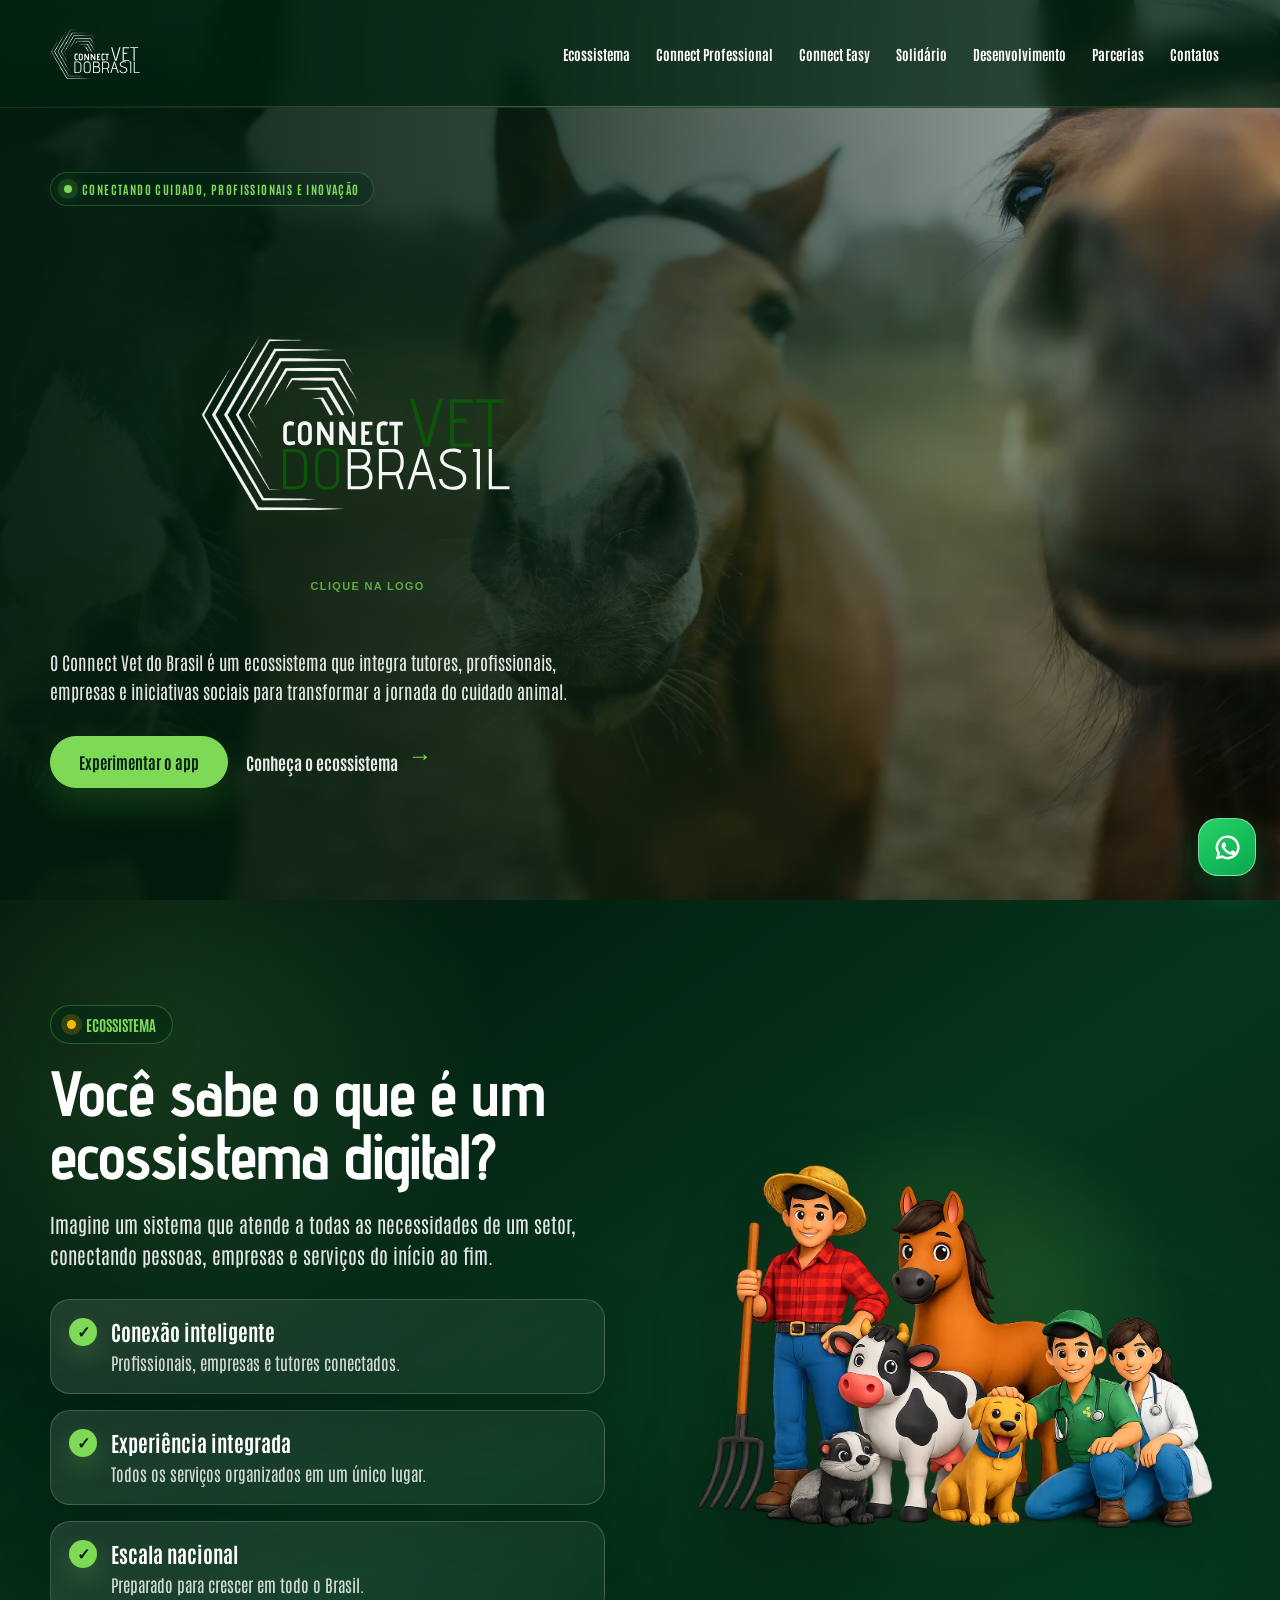
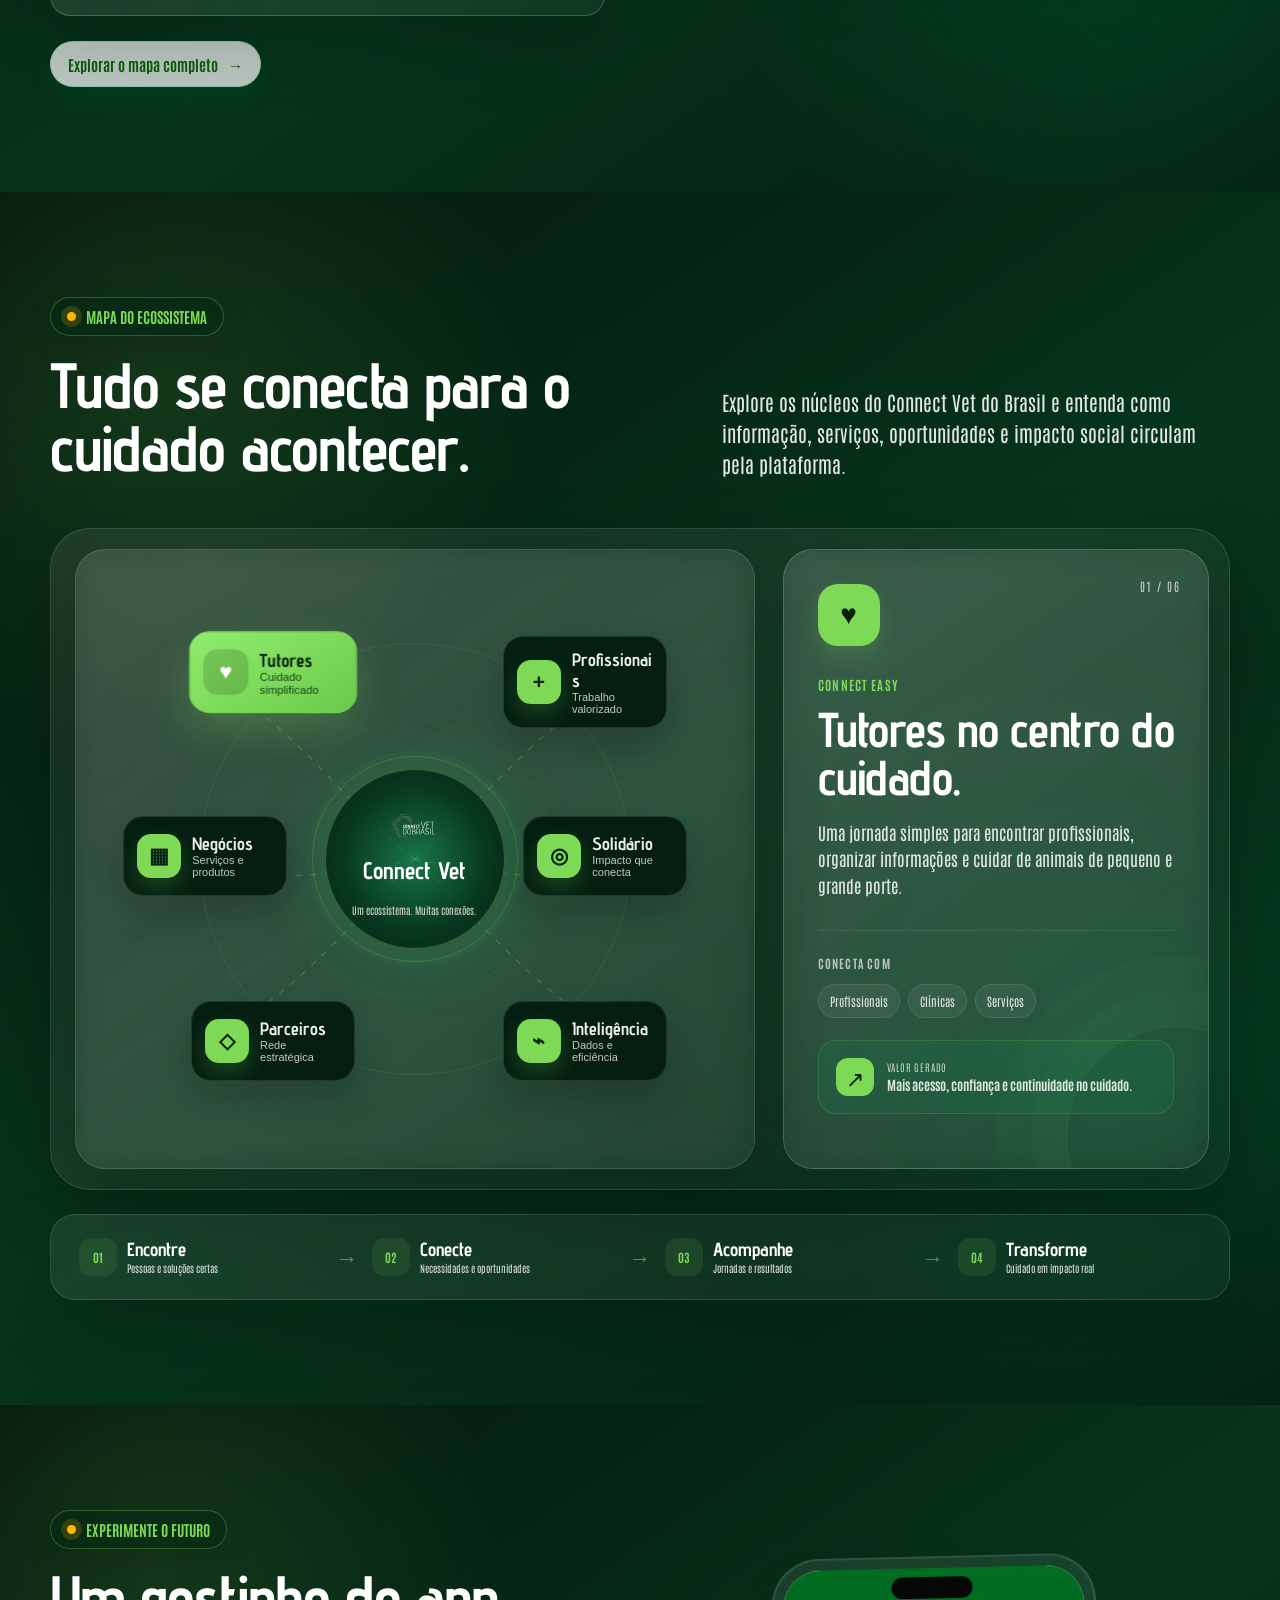
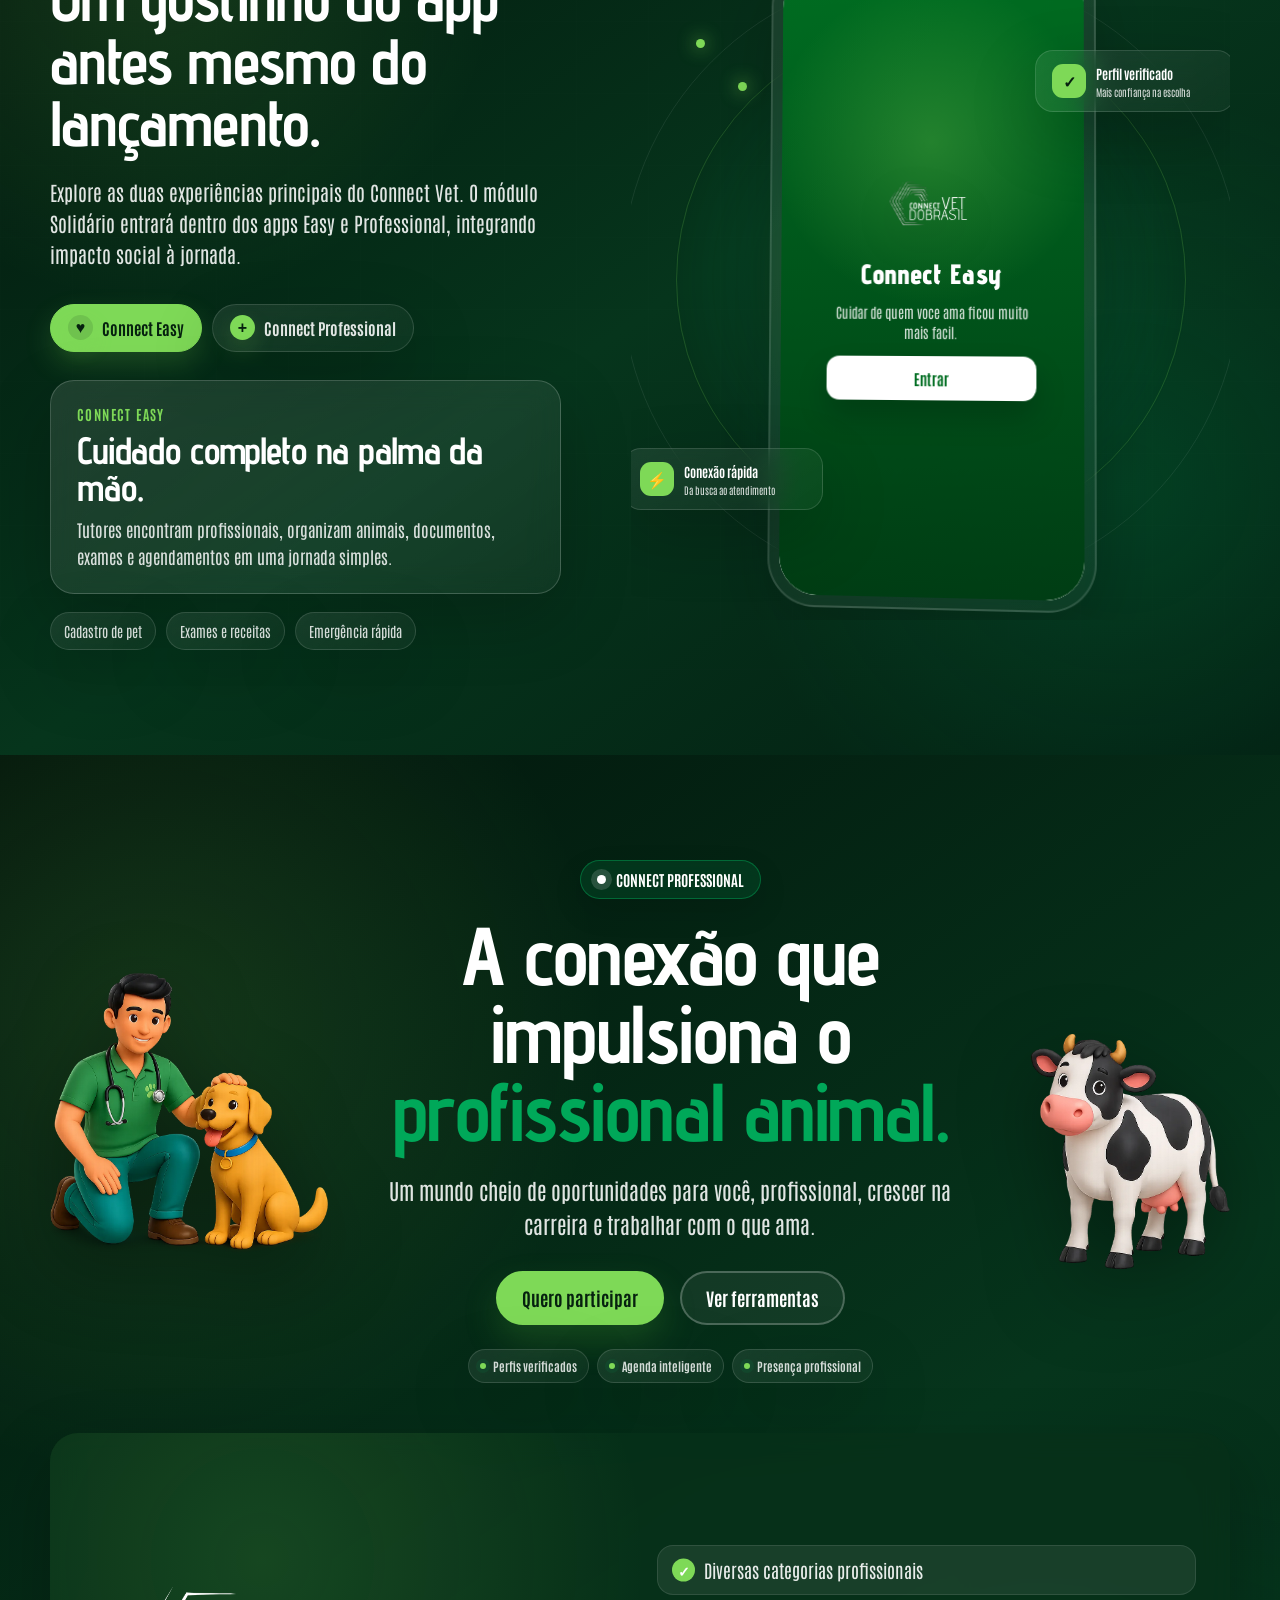
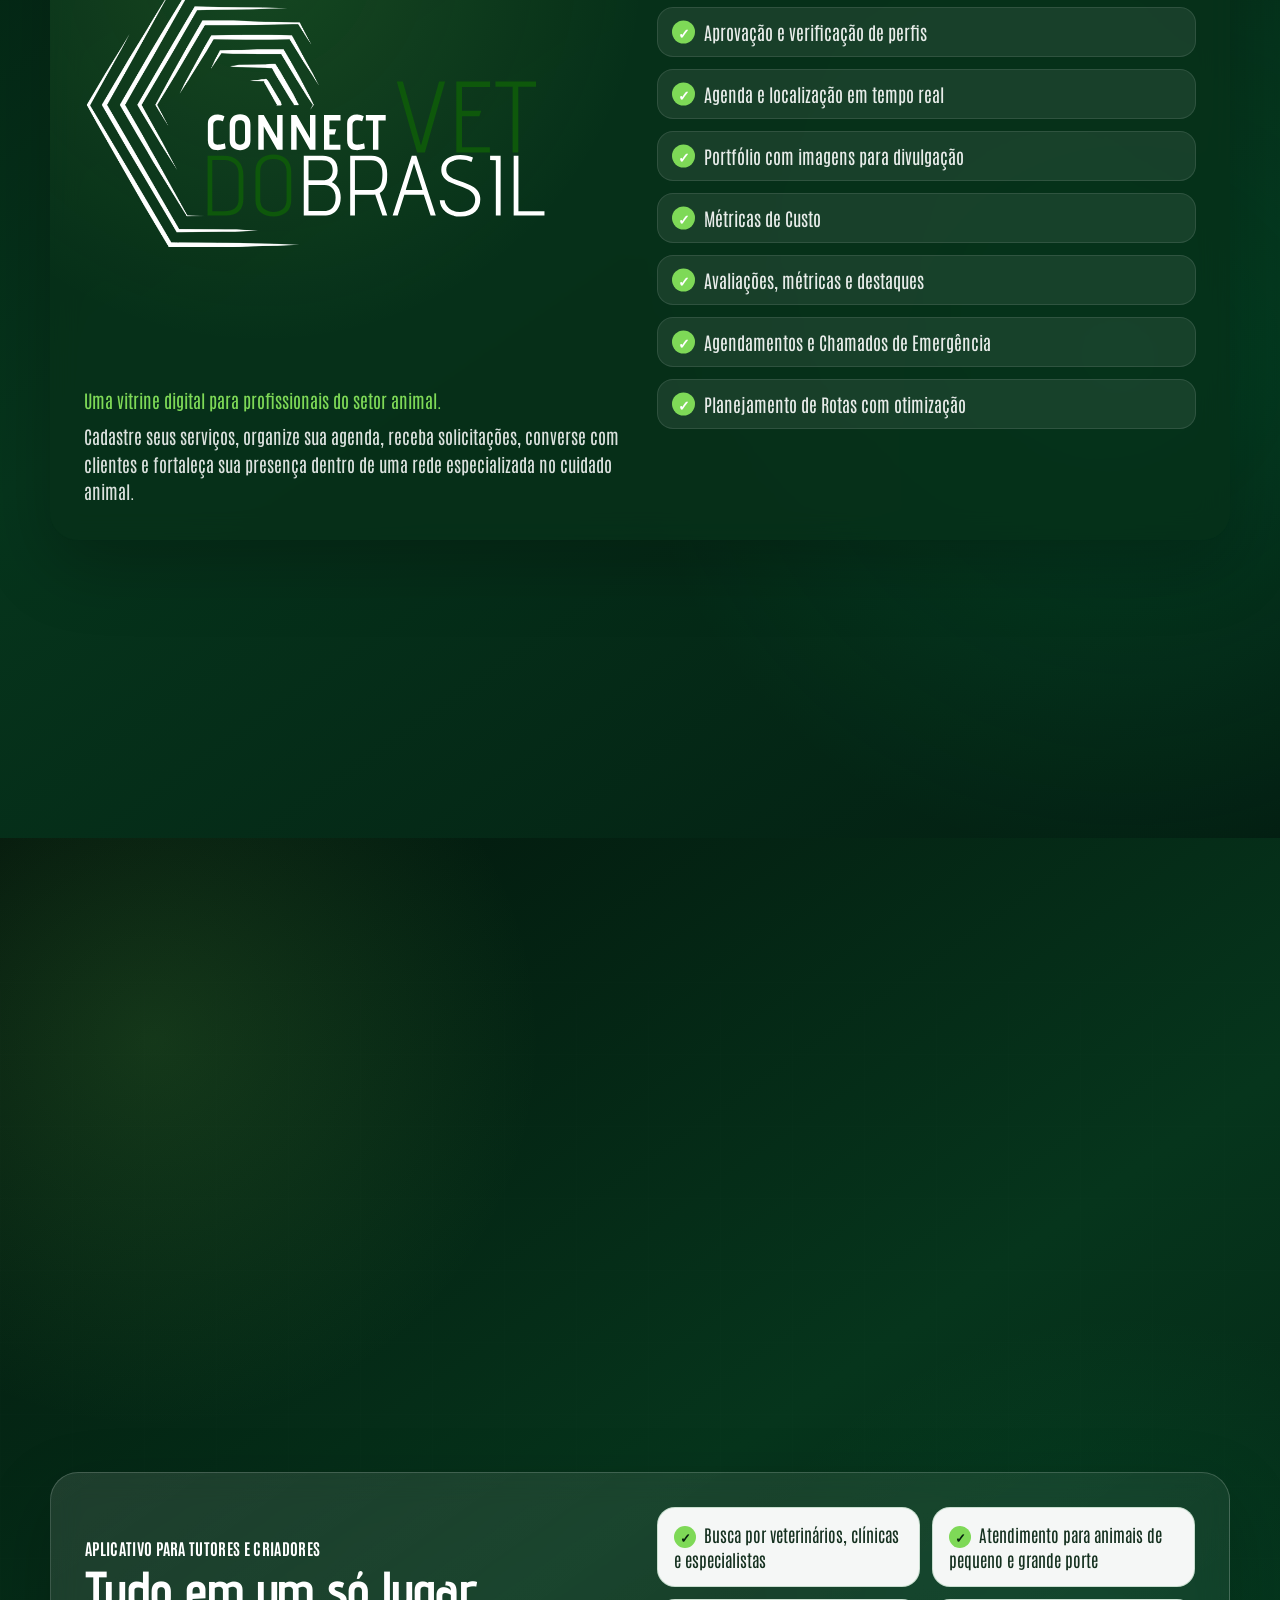
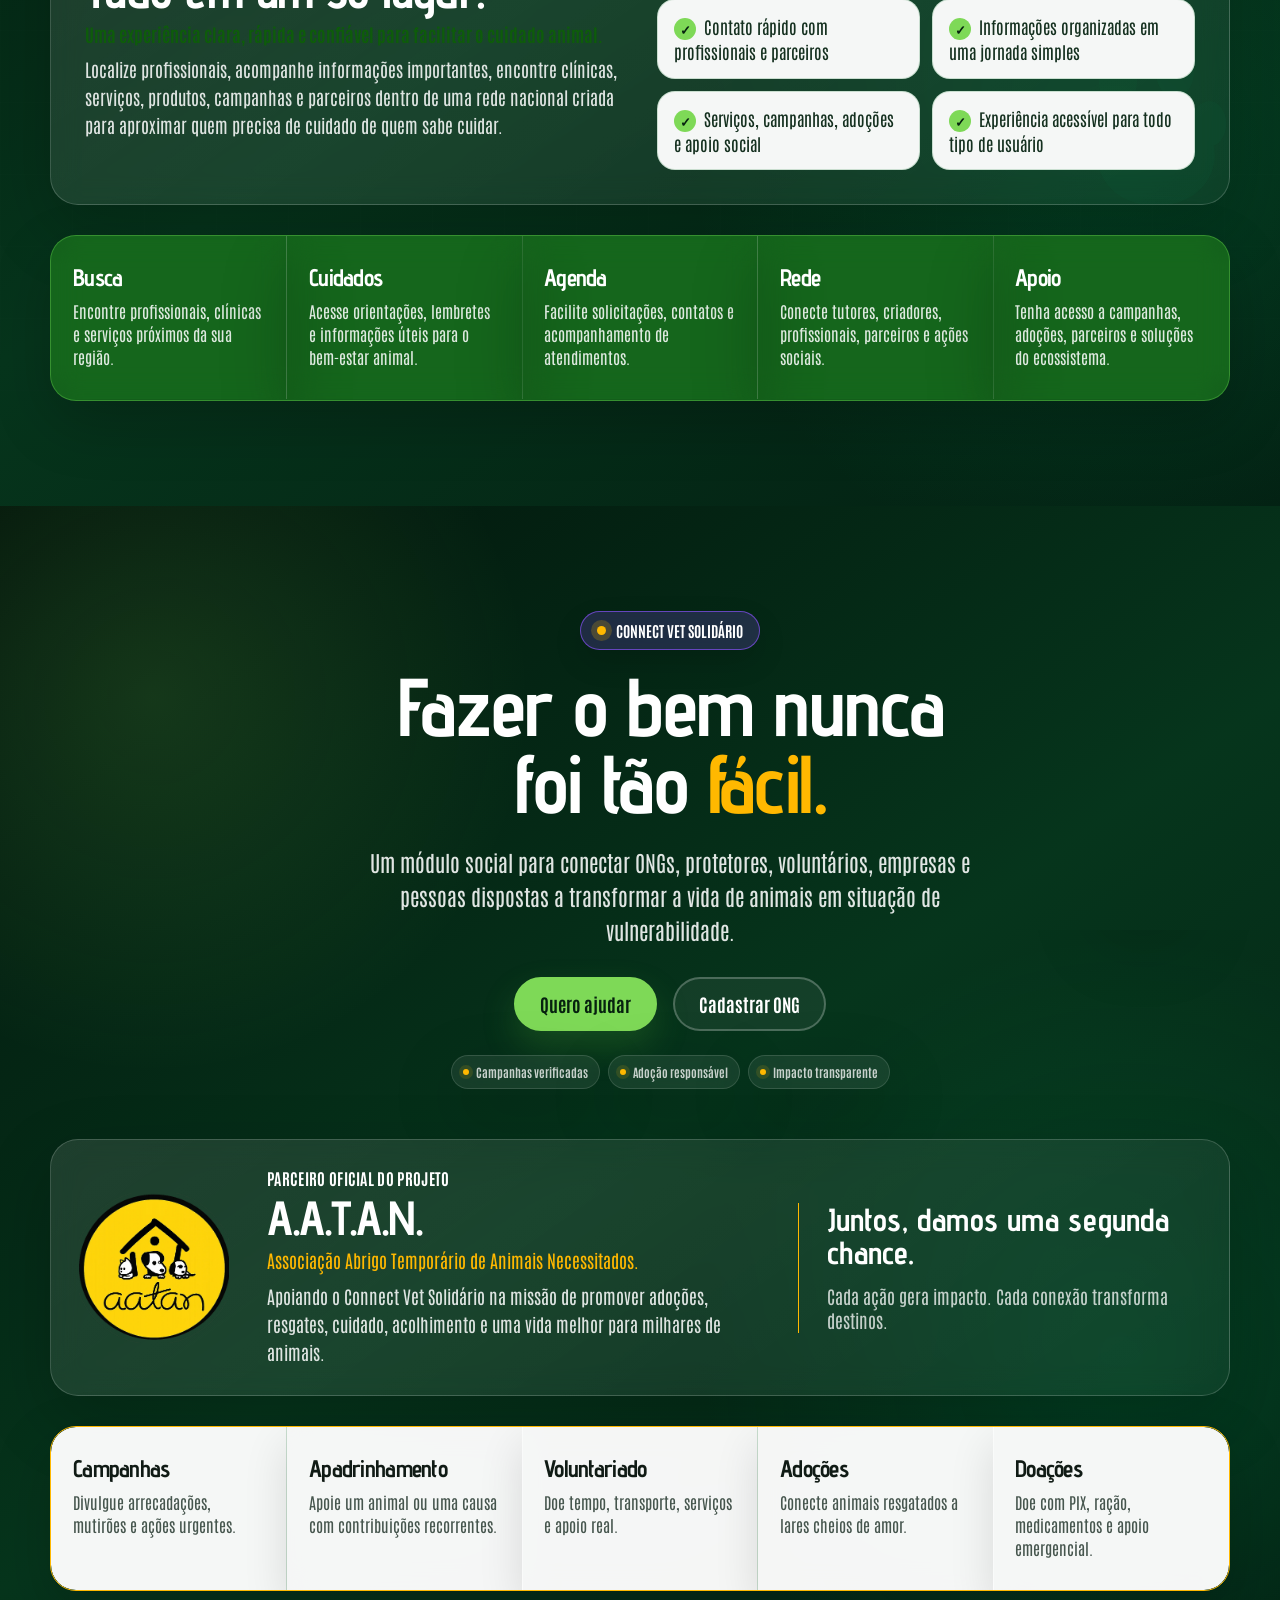
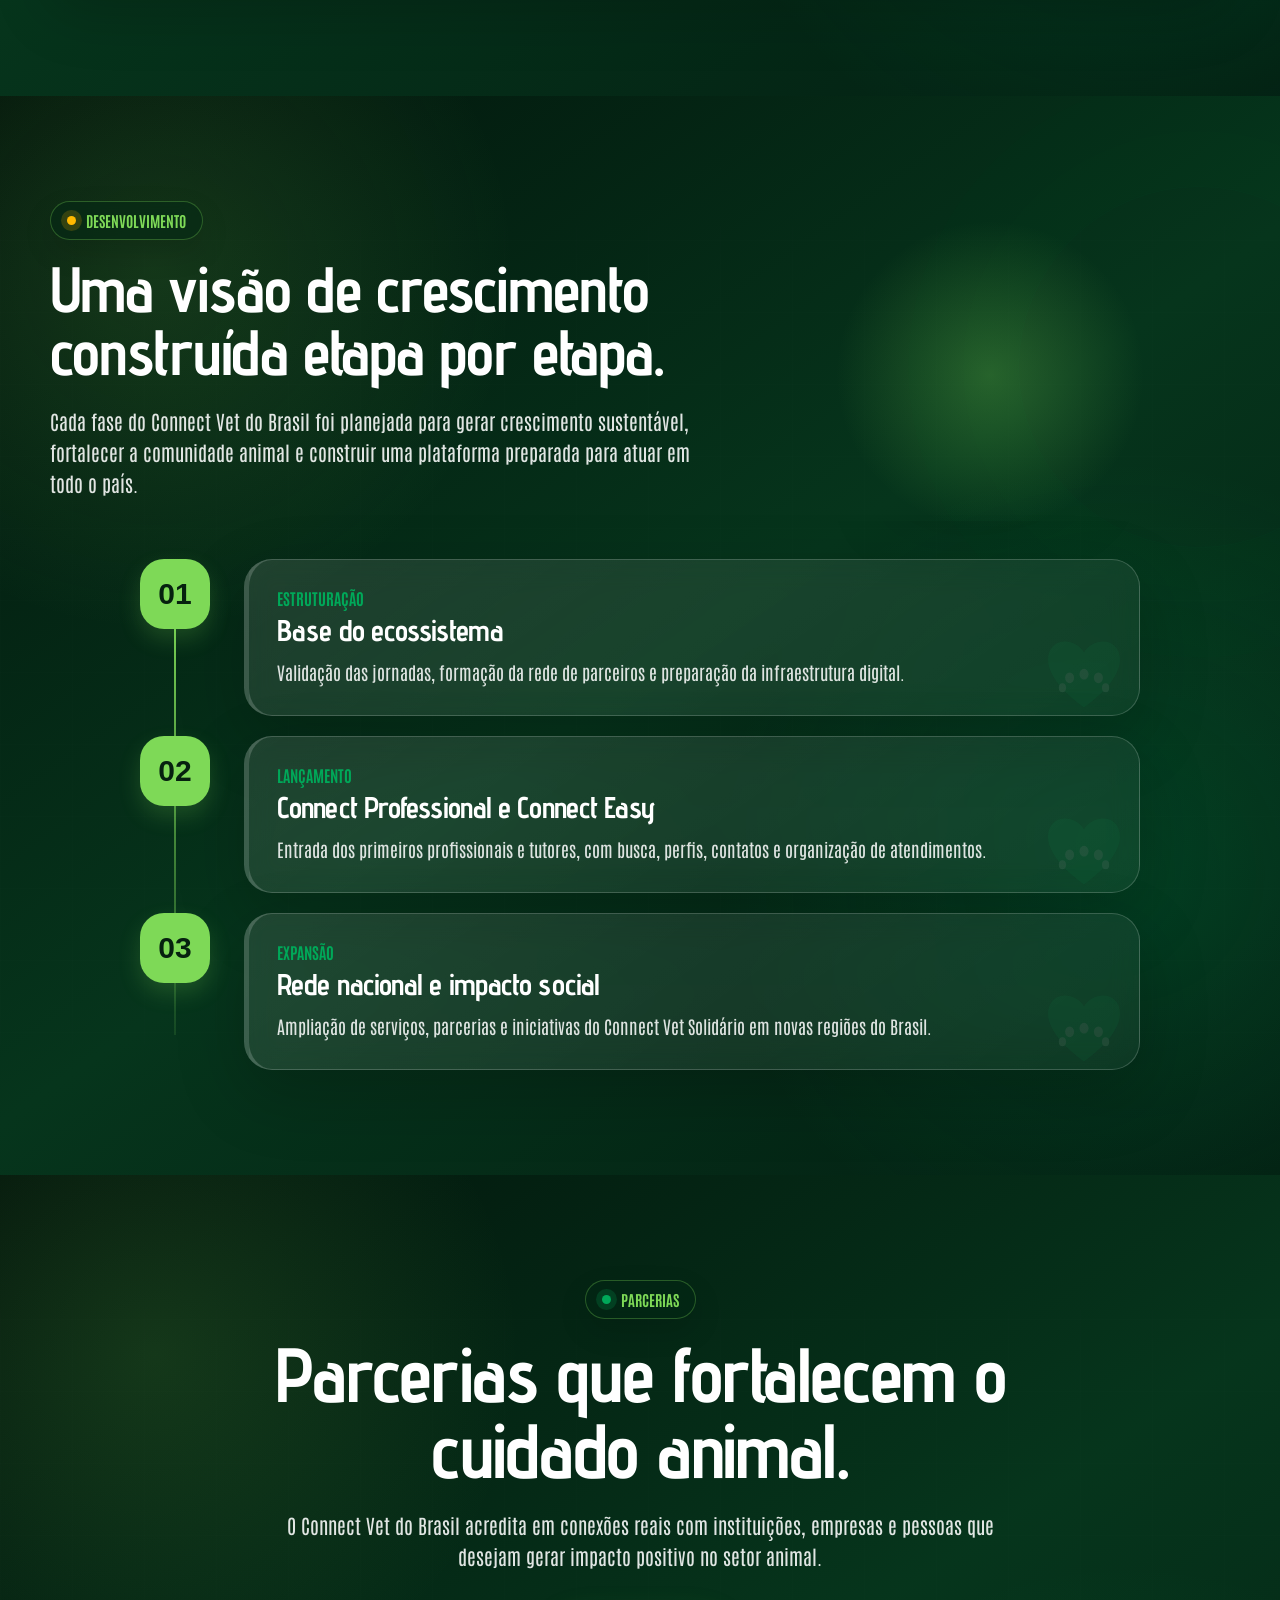
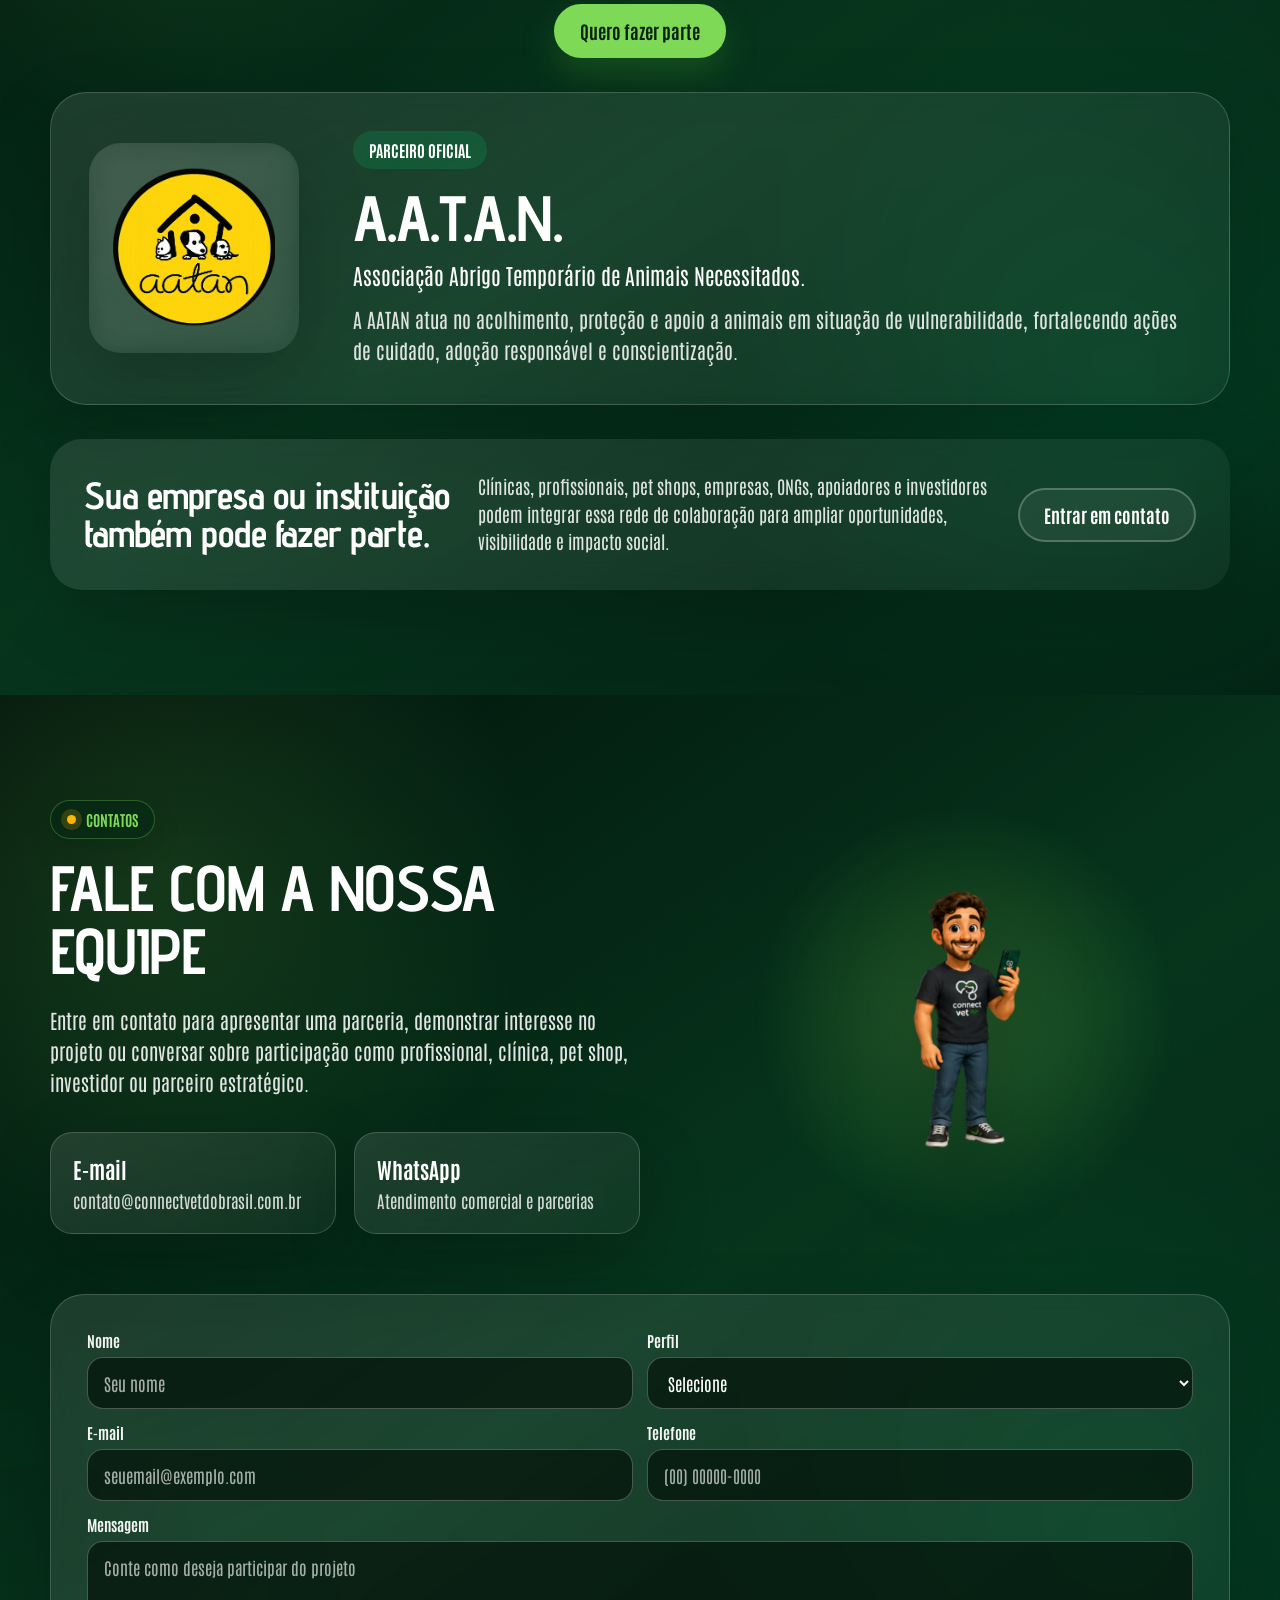
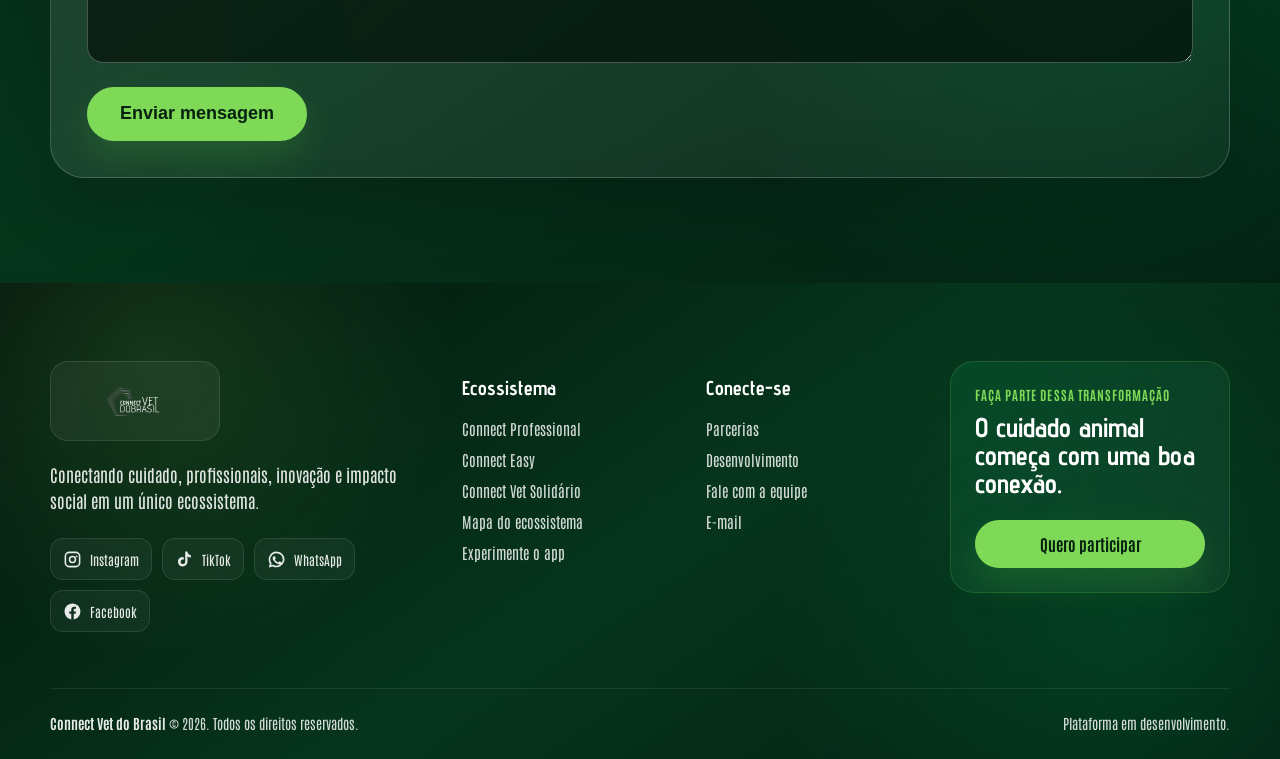
==== commit 4bdb7df4: "Otimiza imagens e carregamento do site" ====
--- a/index.html
+++ b/index.html
@@ -10,7 +10,7 @@
 <link href="https://fonts.googleapis.com" rel="preconnect"/>
 <link crossorigin="" href="https://fonts.gstatic.com" rel="preconnect"/>
 <link href="https://fonts.googleapis.com/css2?family=Advent+Pro:wght@500;600;700&amp;family=Antonio:wght@400;500;600;700&amp;display=swap" rel="stylesheet"/>
-<link href="css/style.css?v=20260617-visual17" rel="stylesheet"/>
+<link href="css/style.css?v=20260617-visual18" rel="stylesheet"/>
 </head>
 <body>
 <header class="header">
@@ -115,7 +115,7 @@
             <div class="ecossistema-glow"></div>
 
             <img
-                src="assets/icons/1.png"
+                src="assets/icons/1-opt.webp"
                 alt="Ecossistema Connect Vet do Brasil"
                 decoding="async"
                 height="929"
@@ -371,7 +371,7 @@
 
     <div class="profissional-topo">
       <div class="profissional-lateral reveal">
-        <img class="profissional-personagem vet" src="assets/icons/10.png" alt="Profissional veterinário" decoding="async" height="1024" loading="lazy" width="915">
+        <img class="profissional-personagem vet" src="assets/icons/10-opt.webp" alt="Profissional veterinário" decoding="async" height="1024" loading="lazy" width="915">
       </div>
 
       <div class="profissional-centro reveal">
@@ -394,7 +394,7 @@
       </div>
 
       <div class="profissional-lateral direita reveal">
-        <img class="profissional-personagem pet" src="assets/icons/11.png" alt="Mascote profissional" decoding="async" height="1024" loading="lazy" width="609">
+        <img class="profissional-personagem pet" src="assets/icons/11-opt.webp" alt="Mascote profissional" decoding="async" height="1024" loading="lazy" width="609">
       </div>
     </div>
 
@@ -465,7 +465,7 @@
 
     <div class="connect-easy-topo">
       <div class="connect-easy-lateral reveal">
-        <img class="connect-easy-personagem tutor" src="assets/icons/8.png" alt="Tutor usando o Connect Easy" decoding="async" height="1024" loading="lazy" width="958">
+        <img class="connect-easy-personagem tutor" src="assets/icons/8-opt.webp" alt="Tutor usando o Connect Easy" decoding="async" height="1024" loading="lazy" width="958">
       </div>
 
       <div class="connect-easy-centro reveal">
@@ -490,7 +490,7 @@
       </div>
 
       <div class="connect-easy-lateral direita reveal">
-        <img class="connect-easy-personagem familia" src="assets/icons/9.png" alt="Família Connect Easy" decoding="async" height="1024" loading="lazy" width="757">
+        <img class="connect-easy-personagem familia" src="assets/icons/9-opt.webp" alt="Família Connect Easy" decoding="async" height="1024" loading="lazy" width="757">
       </div>
     </div>
 
@@ -584,7 +584,7 @@
     </div>
 
     <div class="solidario-ong-card reveal">
-      <img src="assets/img/aatan-logo.png" alt="Logo AATAN" decoding="async" height="754" loading="lazy" width="755">
+      <img src="assets/img/aatan-logo-opt.webp" alt="Logo AATAN" decoding="async" height="754" loading="lazy" width="755">
 
       <div class="solidario-ong-texto">
         <span>Parceiro oficial do projeto</span>
@@ -707,7 +707,7 @@
 
     <div class="parceiro-destaque reveal">
       <div class="parceiro-logo-box">
-        <img src="assets/img/aatan-logo.png" alt="Logo AATAN" decoding="async" height="754" loading="lazy" width="755">
+        <img src="assets/img/aatan-logo-opt.webp" alt="Logo AATAN" decoding="async" height="754" loading="lazy" width="755">
       </div>
 
       <div class="parceiro-conteudo">
@@ -876,6 +876,6 @@
 <a aria-label="Conversar pelo WhatsApp" class="whatsapp-float" href="https://wa.me/5515996451575" rel="noopener noreferrer" target="_blank">
   <svg aria-hidden="true" class="brand-icon" viewBox="0 0 24 24"><path d="M12.04 2a9.86 9.86 0 0 0-8.45 14.95L2.25 22l5.18-1.31A9.93 9.93 0 1 0 12.04 2Zm0 2a7.9 7.9 0 0 1 0 15.8 7.8 7.8 0 0 1-3.97-1.08l-.38-.22-2.45.62.64-2.35-.25-.4A7.9 7.9 0 0 1 12.04 4Zm-3.2 3.9c-.18 0-.47.07-.72.34-.25.27-.95.93-.95 2.26s.98 2.62 1.12 2.8c.14.18 1.9 3.03 4.73 4.13 2.35.92 2.83.74 3.34.69.51-.05 1.65-.67 1.88-1.32.23-.65.23-1.2.16-1.32-.07-.12-.25-.19-.53-.33l-1.56-.77c-.28-.14-.48-.21-.68.07-.2.28-.78.91-.95 1.1-.17.18-.35.2-.64.07-.29-.14-1.22-.45-2.32-1.44-.86-.76-1.44-1.71-1.61-2-.17-.29-.02-.45.13-.59.13-.13.29-.35.43-.52.14-.18.19-.29.29-.49.1-.2.05-.37-.02-.52l-.71-1.7c-.19-.46-.38-.45-.54-.46h-.47Z"/></svg>
 </a>
-<script src="js/script.js?v=20260617-visual17"></script>
+<script src="js/script.js?v=20260617-visual18"></script>
 </body>
 </html>
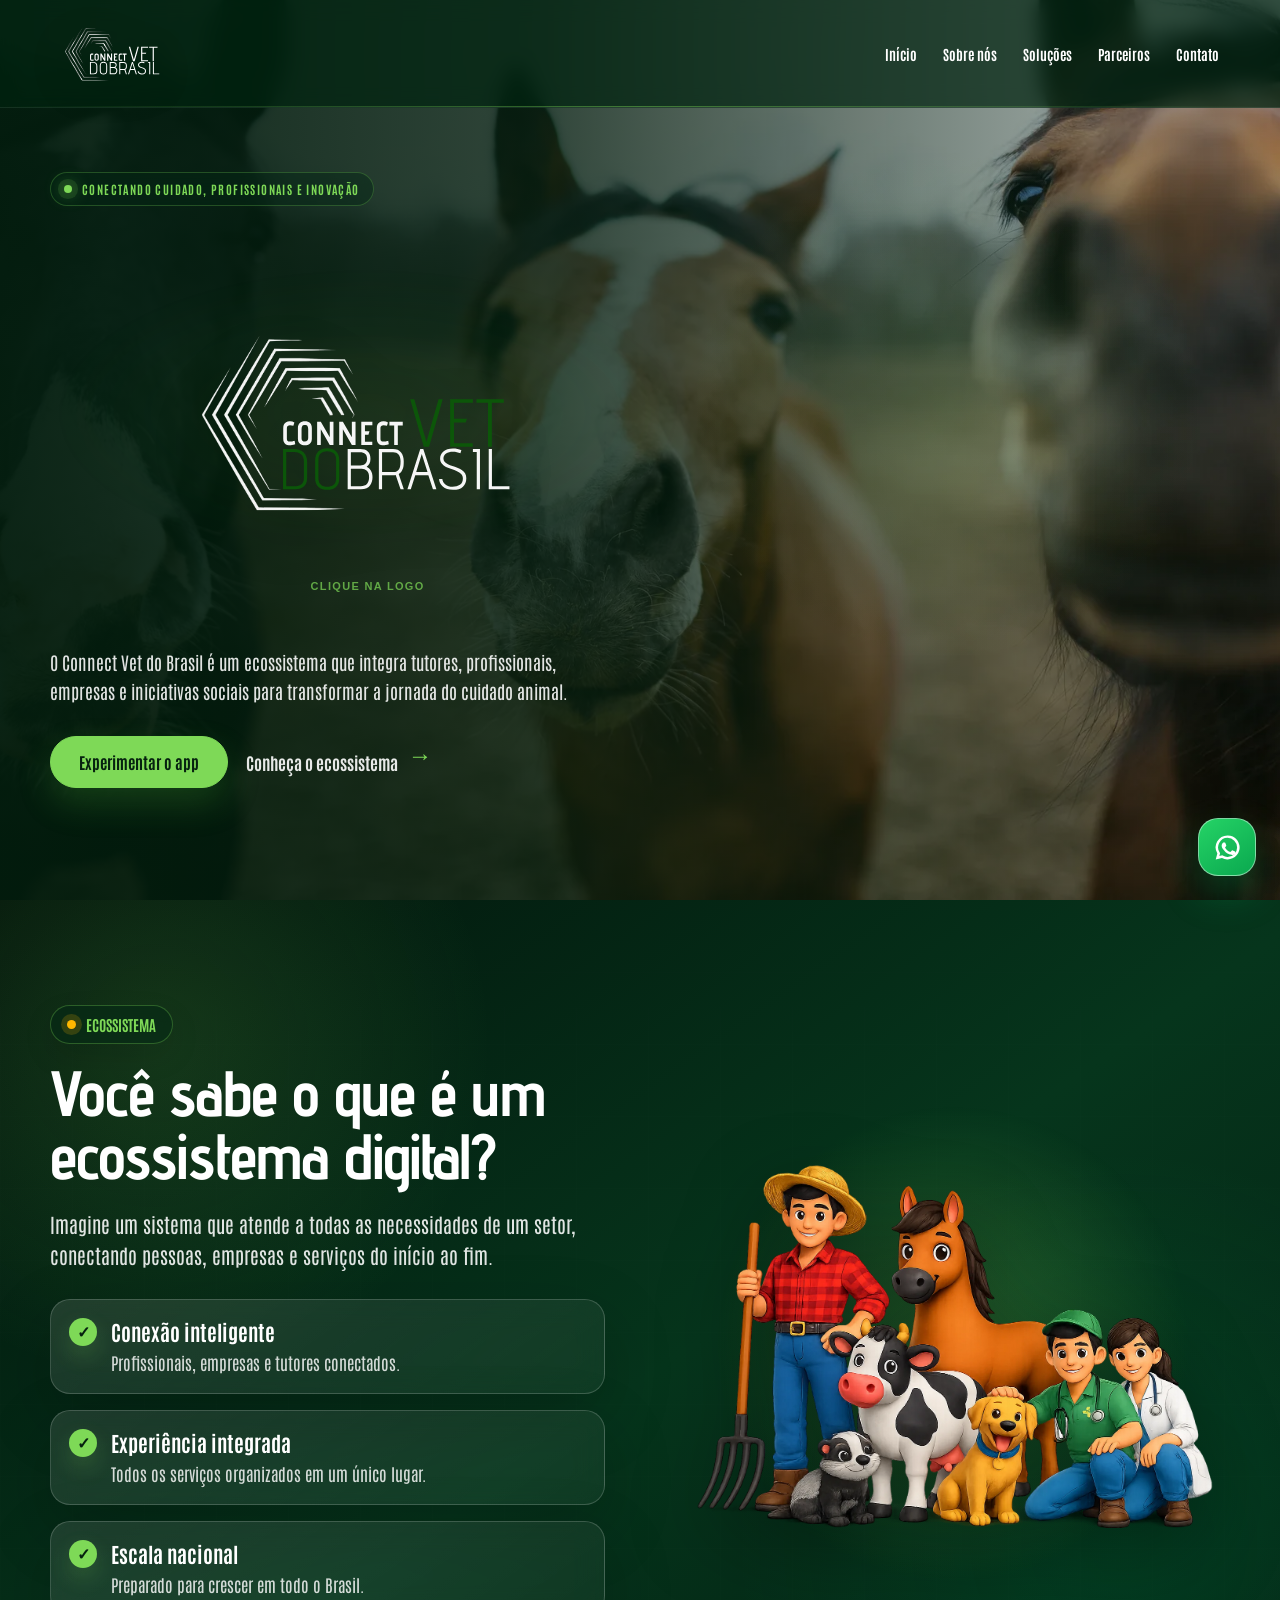
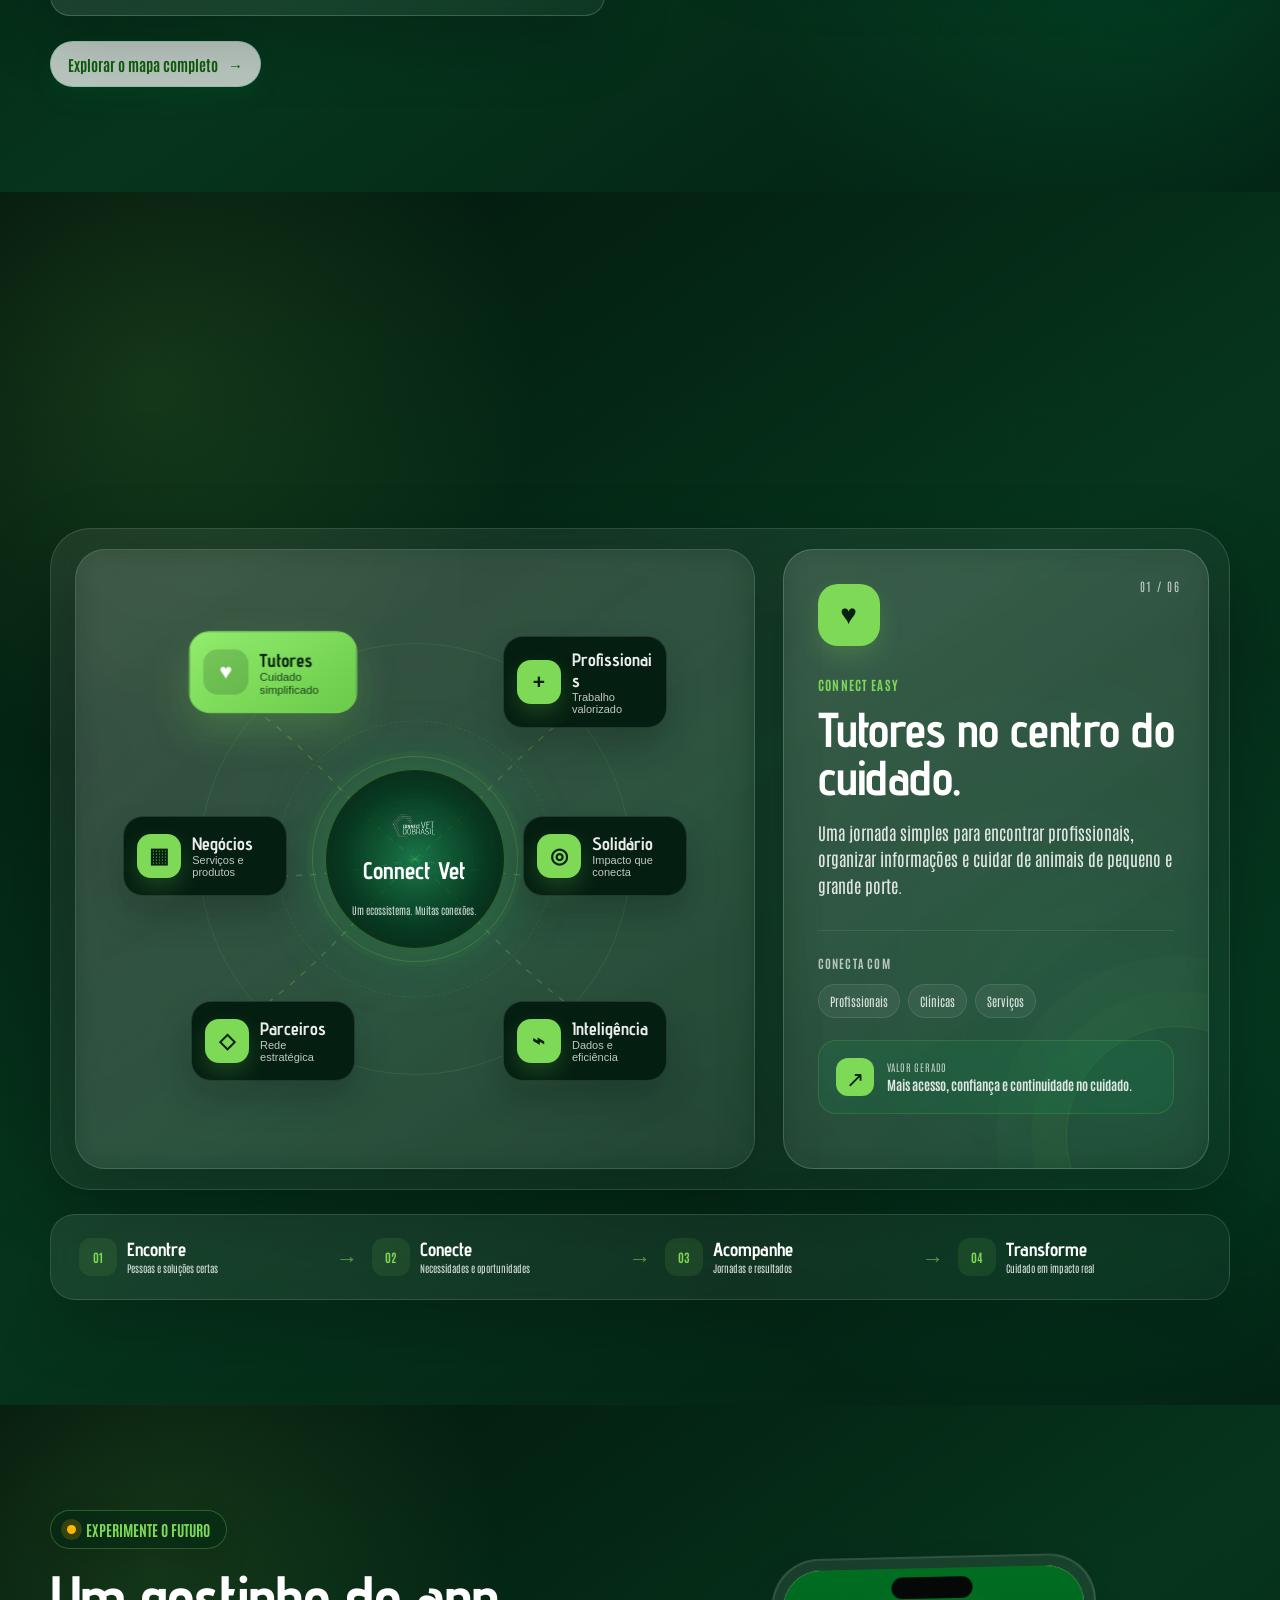
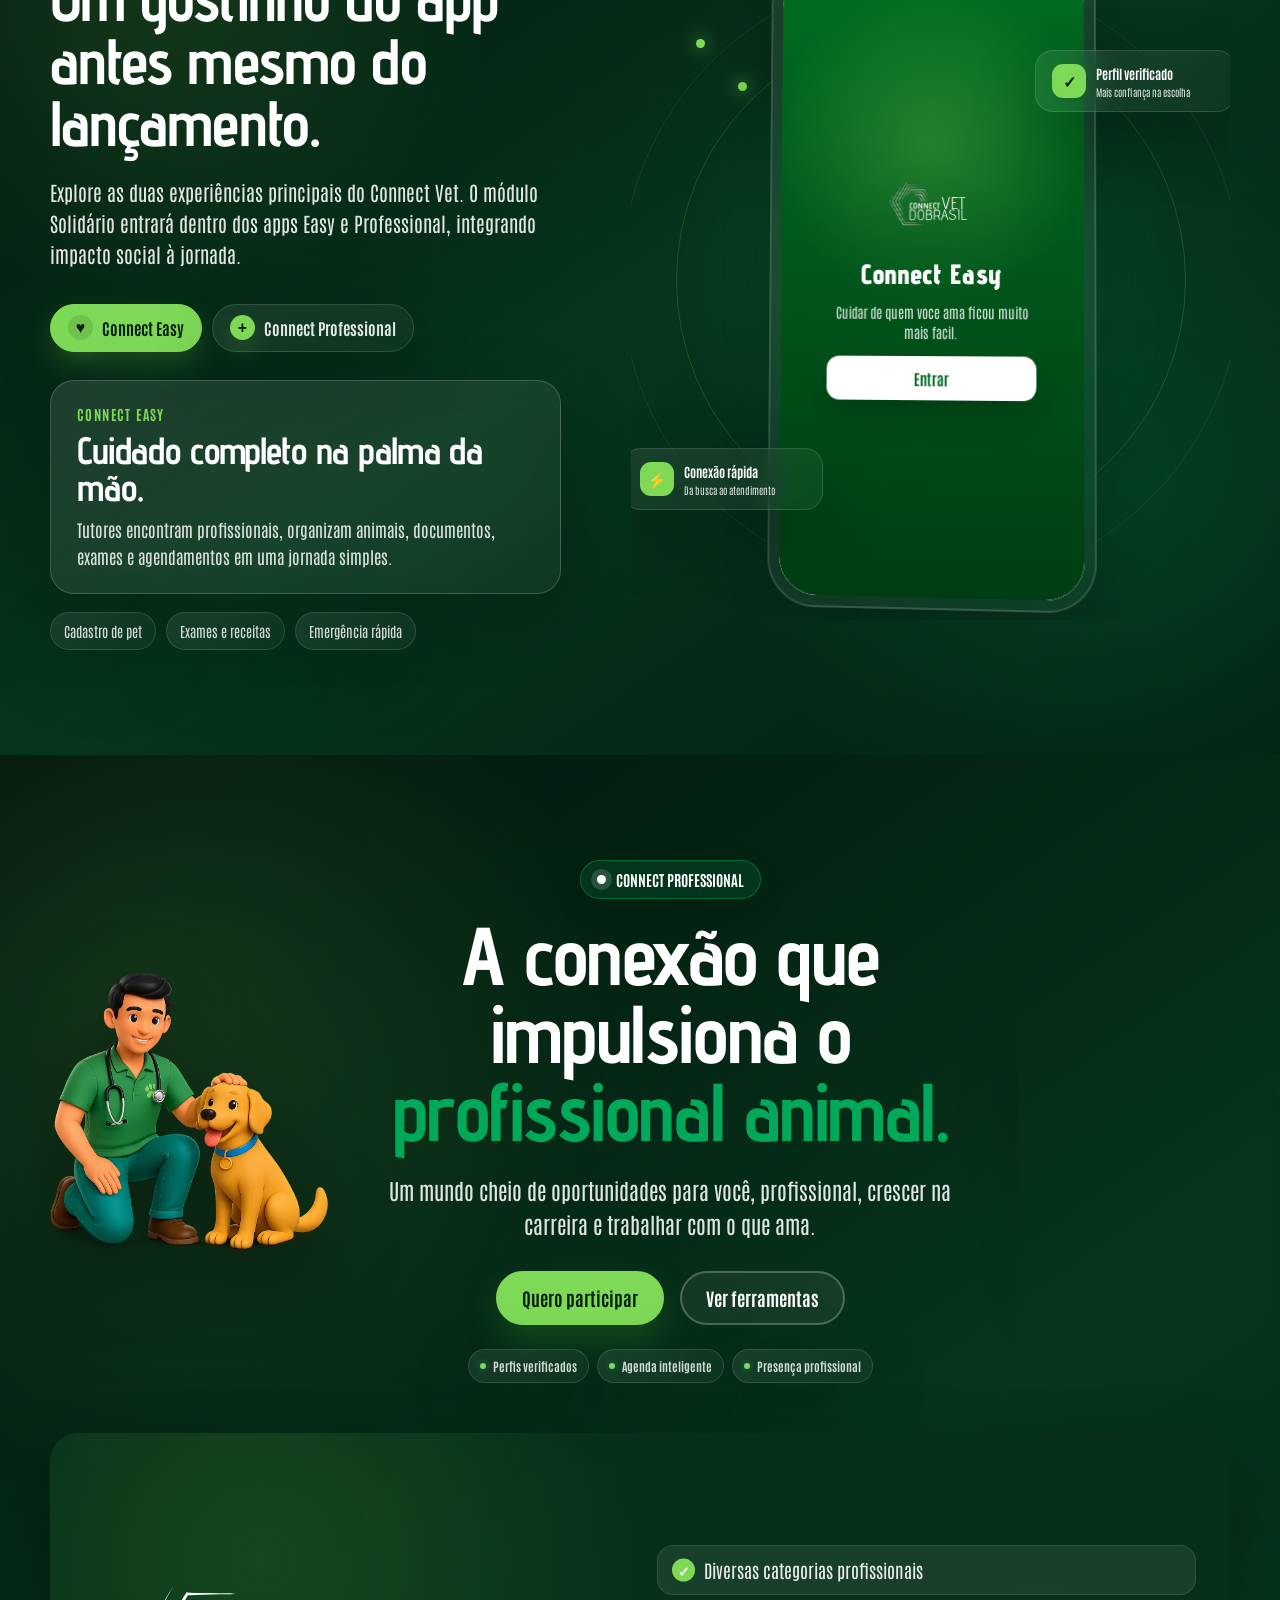
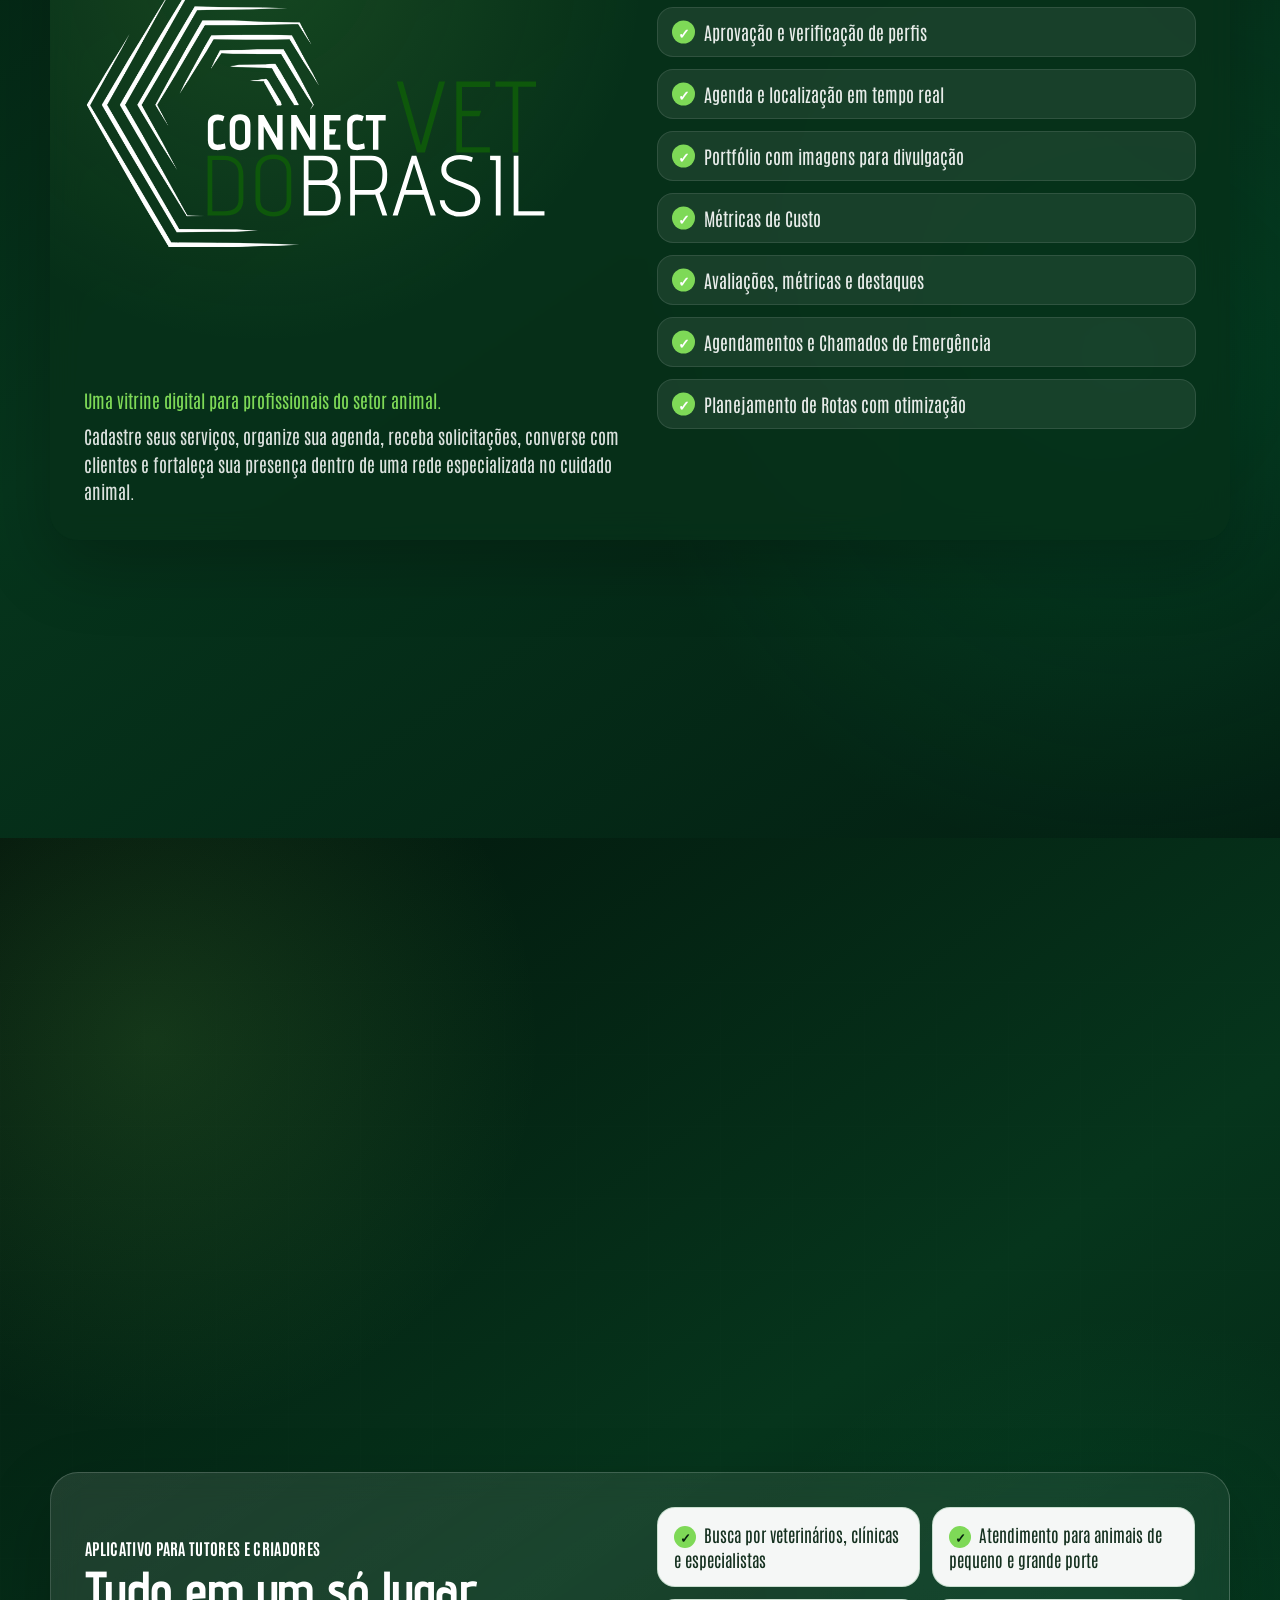
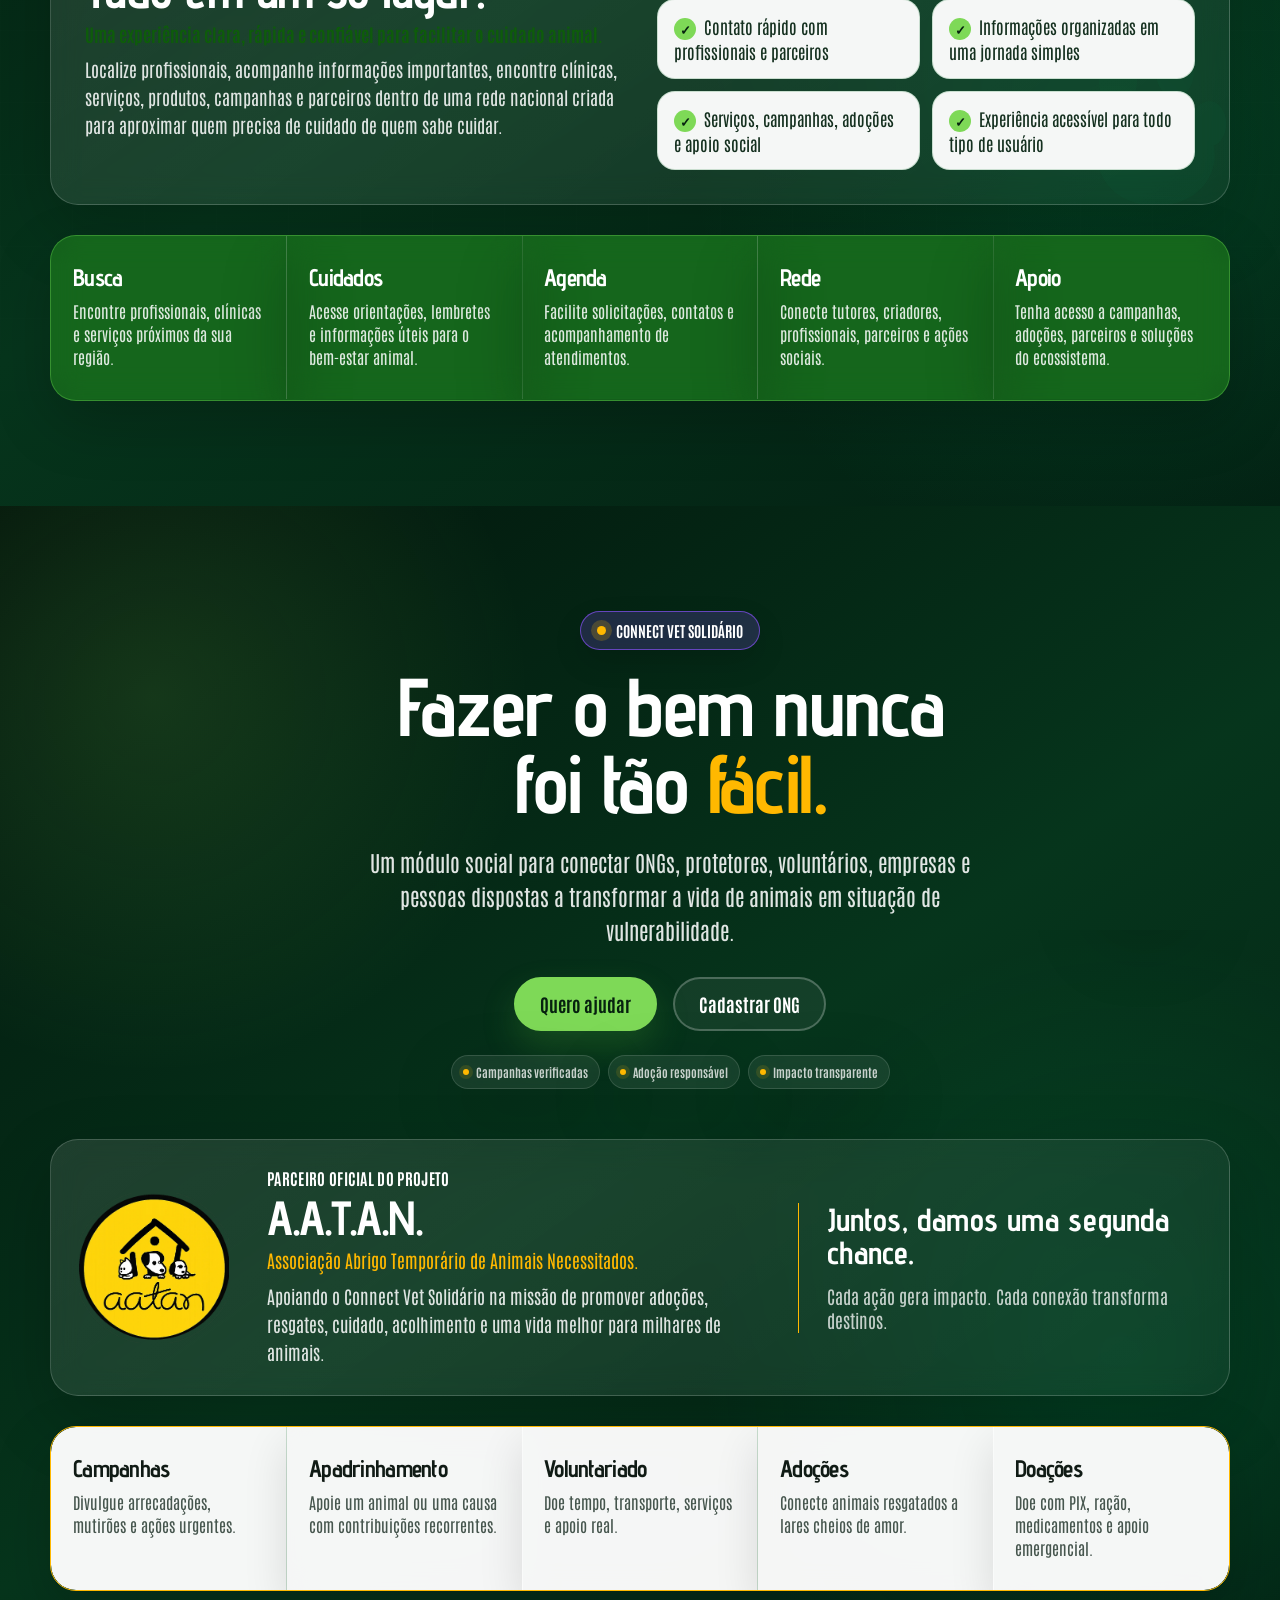
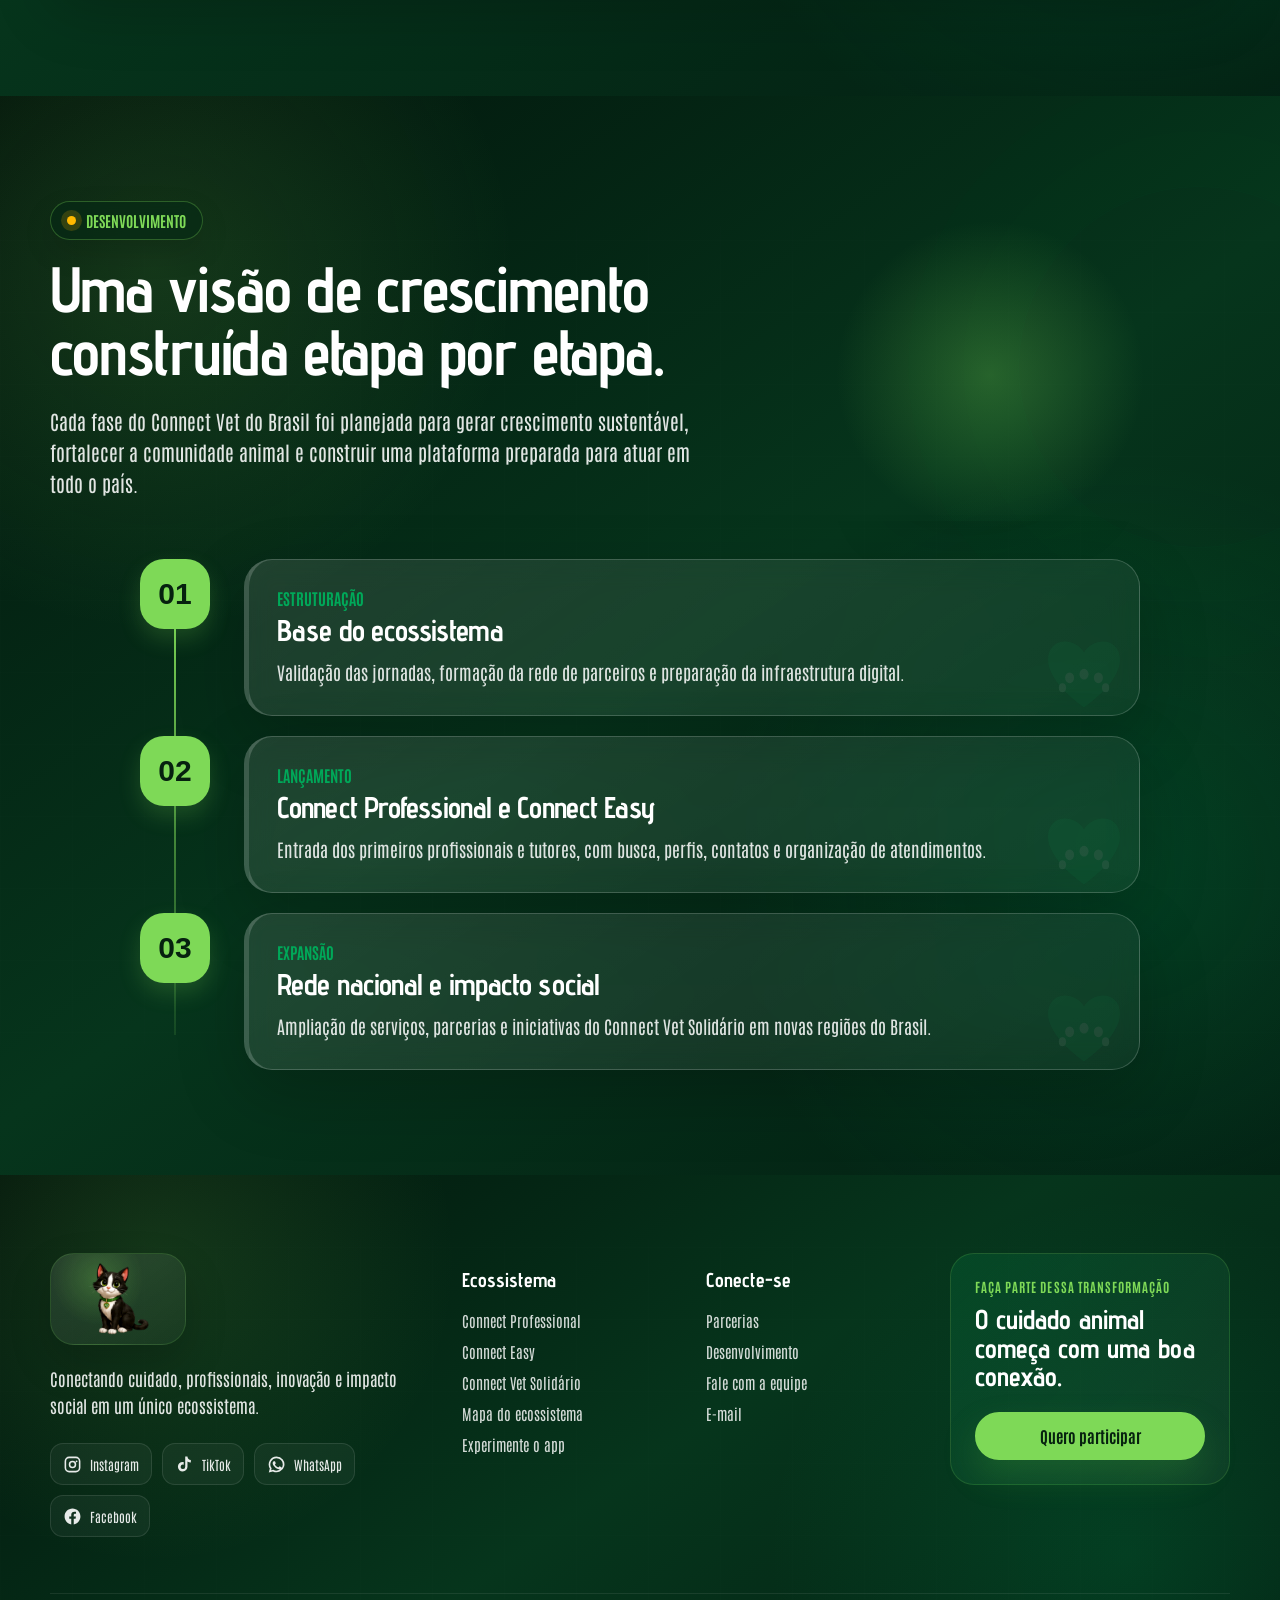
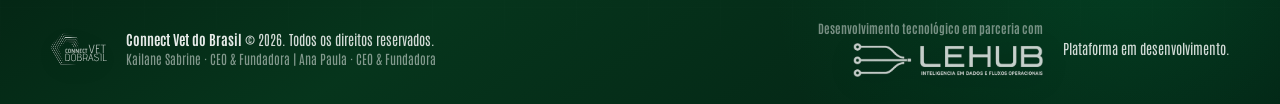
==== commit 2edf6285: "web 2.0" ====
--- a/index.html
+++ b/index.html
@@ -18,17 +18,22 @@
 <a aria-label="Connect Vet do Brasil" class="brand" href="#home">
 <img alt="Connect Vet do Brasil" class="logo-header" src="assets/svg/P_B.svg"/>
 </a>
-<nav>
 <ul class="menu" id="menu">
-<li><a href="#ecossistema">Ecossistema</a></li>
-<li><a href="#connect-professional">Connect Professional</a></li>
-<li><a href="#connect-easy">Connect Easy</a></li>
-<li><a href="#solidario">Solidário</a></li>
-<li><a href="#desenvolvimento">Desenvolvimento</a></li>
-<li><a href="#parcerias">Parcerias</a></li>
-<li><a href="#contatos">Contatos</a></li>
+  <li><a href="index.html">Início</a></li>
+  <li><a href="pages/sobre.html">Sobre nós</a></li>
+
+  <li class="has-submenu">
+    <a href="#">Soluções</a>
+    <ul class="submenu">
+      <li><a href="pages/connect/professional.html">Professional</a></li>
+      <li><a href="pages/connect/easy.html">Easy</a></li>
+      <li><a href="pages/connect/solidario.html">Solidário</a></li>
+    </ul>
+  </li>
+
+  <li><a href="pages/parceiros.html">Parceiros</a></li>
+  <li><a href="pages/contato.html">Contato</a></li>
 </ul>
-</nav>
 <button aria-controls="menu" aria-expanded="false" aria-label="Abrir menu" class="menu-toggle" id="menuToggle" type="button">
 <span></span>
 <span></span>
@@ -382,7 +387,7 @@
         </p>
 
         <div class="profissional-buttons">
-          <a href="#contatos" class="btn btn-primary">Quero participar</a>
+          <a href="pages/contato.html" class="btn btn-primary">Quero participar</a>
           <a href="#desenvolvimento" class="btn btn-outline">Ver ferramentas</a>
         </div>
 
@@ -478,7 +483,7 @@
         </p>
 
         <div class="connect-easy-buttons">
-          <a href="#contatos" class="btn btn-primary">Quero conhecer</a>
+          <a href="pages/contato.html" class="btn btn-primary">Quero conhecer</a>
           <a href="#ecossistema" class="btn btn-outline">Ver ecossistema</a>
         </div>
 
@@ -567,8 +572,8 @@
         </p>
 
         <div class="solidario-buttons">
-          <a href="#contatos" class="btn btn-primary">Quero ajudar</a>
-          <a href="#contatos" class="btn btn-outline">Cadastrar ONG</a>
+          <a href="pages/contato.html" class="btn btn-primary">Quero ajudar</a>
+          <a href="pages/contato.html" class="btn btn-outline">Cadastrar ONG</a>
         </div>
 
         <div class="section-trust-pills dark" aria-label="Diferenciais do Connect Vet Solidário">
@@ -689,140 +694,13 @@
 </div>
 
 </section>
-<section class="section parcerias-premium" id="parcerias">
-  <div class="container parcerias-area">
-
-    <div class="parcerias-texto reveal">
-      <span class="eyebrow">Parcerias</span>
-
-      <h2>Parcerias que fortalecem o cuidado animal.</h2>
-
-      <p>
-        O Connect Vet do Brasil acredita em conexões reais com instituições,
-        empresas e pessoas que desejam gerar impacto positivo no setor animal.
-      </p>
-
-      <a class="btn btn-primary" href="#contatos">Quero fazer parte</a>
-    </div>
-
-    <div class="parceiro-destaque reveal">
-      <div class="parceiro-logo-box">
-        <img src="assets/img/aatan-logo-opt.webp" alt="Logo AATAN" decoding="async" height="754" loading="lazy" width="755">
-      </div>
-
-      <div class="parceiro-conteudo">
-        <span>Parceiro Oficial</span>
-        <h3>A.A.T.A.N.</h3>
-
-        <p class="parceiro-subtitle">
-          Associação Abrigo Temporário de Animais Necessitados.
-        </p>
-
-        <p>
-          A AATAN atua no acolhimento, proteção e apoio a animais em situação
-          de vulnerabilidade, fortalecendo ações de cuidado, adoção responsável
-          e conscientização.
-        </p>
-      </div>
-    </div>
-
-    <div class="parcerias-convite reveal">
-      <h3>Sua empresa ou instituição também pode fazer parte.</h3>
-
-      <p>
-        Clínicas, profissionais, pet shops, empresas, ONGs, apoiadores e
-        investidores podem integrar essa rede de colaboração para ampliar
-        oportunidades, visibilidade e impacto social.
-      </p>
-
-      <a class="btn btn-outline" href="#contatos">Entrar em contato</a>
-    </div>
-
-  </div>
-</section>
-<section class="section contato-premium" id="contatos">
-  <div class="container contato-grid">
-
-    <div class="contato-texto reveal">
-      <span class="eyebrow">Contatos</span>
-
-      <h2>FALE COM A NOSSA EQUIPE</h2>
-
-      <p>
-        Entre em contato para apresentar uma parceria, demonstrar interesse
-        no projeto ou conversar sobre participação como profissional, clínica,
-        pet shop, investidor ou parceiro estratégico.
-      </p>
-
-      <div class="contato-info">
-        <div>
-          <strong>E-mail</strong>
-          <a href="mailto:contato@connectvetdobrasil.com.br">contato@connectvetdobrasil.com.br</a>
-        </div>
-
-        <div>
-          <strong>WhatsApp</strong>
-          <a href="https://wa.me/5515996451575" rel="noopener noreferrer" target="_blank">Atendimento comercial e parcerias</a>
-        </div>
-      </div>
-    </div>
-
-    <div class="contato-imagem reveal">
-      <div class="contato-glow"></div>
-      <img src="assets/icons/jorge.webp" alt="Contato Connect Vet do Brasil" decoding="async" height="900" loading="lazy" width="1600">
-    </div>
-
-    <form class="contact-form contato-form-premium reveal" id="contactForm">
-      <div class="form-row">
-        <div>
-          <label for="name">Nome</label>
-          <input id="name" name="name" placeholder="Seu nome" required type="text">
-        </div>
-
-        <div>
-          <label for="profile">Perfil</label>
-          <select id="profile" name="profile" required>
-            <option value="">Selecione</option>
-            <option>Tutor</option>
-            <option>Medico Veterinario</option>
-            <option>Profissional</option>
-            <option>Estabelecimento</option>
-            <option>ONG</option>
-            <option>Investidor</option>
-            <option>Parceiro estratégico</option>
-          </select>
-        </div>
-      </div>
-
-      <div class="form-row">
-        <div>
-          <label for="email">E-mail</label>
-          <input id="email" name="email" placeholder="seuemail@exemplo.com" required type="email">
-        </div>
-
-        <div>
-          <label for="phone">Telefone</label>
-          <input id="phone" name="phone" placeholder="(00) 00000-0000" type="tel">
-        </div>
-      </div>
-
-      <div>
-        <label for="message">Mensagem</label>
-        <textarea id="message" name="message" placeholder="Conte como deseja participar do projeto" required></textarea>
-      </div>
-
-      <button class="btn btn-primary" type="submit">Enviar mensagem</button>
-    </form>
-
-  </div>
-</section>
 </main>
 <footer class="footer">
   <div class="container footer-main">
     <div class="footer-brand">
-      <a aria-label="Voltar ao início" class="footer-logo" href="#home">
-        <img alt="Connect Vet do Brasil" src="assets/svg/P_B.svg">
-      </a>
+      <div class="footer-brand-visual" aria-hidden="true">
+        <img alt="" decoding="async" loading="lazy" src="assets/icons/Mia.webp">
+      </div>
       <p>Conectando cuidado, profissionais, inovação e impacto social em um único ecossistema.</p>
       <div class="footer-socials" aria-label="Redes sociais">
         <a aria-label="Instagram do Connect Vet" href="https://www.instagram.com/connectvetdobrasil/" rel="noopener noreferrer" target="_blank">
@@ -855,22 +733,34 @@
 
     <div class="footer-column">
       <strong>Conecte-se</strong>
-      <a href="#parcerias">Parcerias</a>
+      <a href="pages/parceiros.html">Parcerias</a>
       <a href="#desenvolvimento">Desenvolvimento</a>
-      <a href="#contatos">Fale com a equipe</a>
+      <a href="pages/contato.html">Fale com a equipe</a>
       <a href="mailto:contato@connectvetdobrasil.com.br">E-mail</a>
     </div>
 
     <div class="footer-cta">
       <span>Faça parte dessa transformação</span>
       <strong>O cuidado animal começa com uma boa conexão.</strong>
-      <a class="btn btn-primary" href="#contatos">Quero participar</a>
+      <a class="btn btn-primary" href="pages/contato.html">Quero participar</a>
     </div>
   </div>
 
   <div class="container footer-bottom">
-    <p><strong>Connect Vet do Brasil</strong> © 2026. Todos os direitos reservados.</p>
-    <p>Plataforma em desenvolvimento.</p>
+    <div class="footer-legal">
+      <div class="footer-connect-signature">
+        <img alt="Connect Vet do Brasil" src="assets/svg/P_B.svg">
+        <div>
+          <p><strong>Connect Vet do Brasil</strong> © 2026. Todos os direitos reservados.</p>
+          <p class="footer-founders">Kailane Sabrine · CEO &amp; Fundadora | Ana Paula · CEO &amp; Fundadora</p>
+        </div>
+      </div>
+    </div>
+    <div class="footer-tech-partner" aria-label="Parceira de desenvolvimento tecnológico">
+      <span>Desenvolvimento tecnológico em parceria com</span>
+      <img alt="LEHUB - Inteligência em Dados e Fluxos Operacionais" src="assets/img/lehub-logo-transparent.png">
+    </div>
+    <p class="footer-platform">Plataforma em desenvolvimento.</p>
   </div>
 </footer>
 <a aria-label="Conversar pelo WhatsApp" class="whatsapp-float" href="https://wa.me/5515996451575" rel="noopener noreferrer" target="_blank">
--- a/css/style.css
+++ b/css/style.css
@@ -2369,6 +2369,14 @@
   max-width: 680px;
 }
 
+.contato-texto h1 {
+  color: #0E5C0B;
+  max-width: 680px;
+  font-size: clamp(48px, 6vw, 86px);
+  line-height: .96;
+  margin-bottom: 20px;
+}
+
 .contato-texto p {
   max-width: 620px;
 }
@@ -2447,6 +2455,62 @@
   margin-top: 8px;
 }
 
+.contato-page-hero {
+  padding-top: calc(var(--header-height) + 78px);
+}
+
+.contato-assuntos {
+  background:
+    radial-gradient(circle at 84% 16%, rgba(126,217,87,.14), transparent 32%),
+    #031b0e;
+}
+
+.contato-assuntos-grid {
+  display: grid;
+  grid-template-columns: repeat(4, minmax(0, 1fr));
+  gap: 16px;
+  margin-top: 34px;
+}
+
+.contato-assunto-card {
+  min-height: 230px;
+  padding: 26px;
+  border: 1px solid rgba(126,217,87,.18);
+  border-radius: 24px;
+  background: rgba(255,255,255,.06);
+  transition: transform .25s ease, border-color .25s ease, background .25s ease;
+}
+
+.contato-assunto-card:hover {
+  transform: translateY(-7px);
+  border-color: rgba(126,217,87,.38);
+  background: rgba(126,217,87,.105);
+}
+
+.contato-assunto-card span {
+  display: grid;
+  place-items: center;
+  width: 46px;
+  height: 46px;
+  margin-bottom: 24px;
+  border-radius: 15px;
+  color: #06210f;
+  background: #7ed957;
+  font-weight: 900;
+}
+
+.contato-assunto-card h3 {
+  margin-bottom: 12px;
+  color: #fff;
+  font: 800 31px/1 "Advent Pro", sans-serif;
+}
+
+.contato-assunto-card p {
+  color: rgba(255,255,255,.74);
+  font-size: 17px;
+  line-height: 1.48;
+}
+
 @media(max-width: 980px) {
   .contato-grid {
     grid-template-columns: 1fr;
@@ -2467,6 +2531,10 @@
 
   .contato-form-premium .btn {
     width: 100%;
+  }
+
+  .contato-assuntos-grid {
+    grid-template-columns: repeat(2, minmax(0, 1fr));
   }
 }
 /* ===========================
@@ -2506,6 +2574,13 @@
 .parcerias-texto h2 {
   color: #FFFFFF;
   font-size: clamp(48px, 6vw, 82px);
+}
+
+.parcerias-texto h1 {
+  color: #FFFFFF;
+  font-size: clamp(48px, 6vw, 82px);
+  line-height: .96;
+  margin-bottom: 20px;
 }
 
 .parcerias-texto p {
@@ -2548,6 +2623,23 @@
   object-fit: contain;
 }
 
+.parceiro-logo-box-dark {
+  background:
+    linear-gradient(145deg, rgba(255,255,255,.08), rgba(255,255,255,.03)),
+    rgba(0,0,0,.22);
+}
+
+.parceiro-logo-box-dark img {
+  height: auto;
+  filter: drop-shadow(0 8px 18px rgba(0,0,0,.22));
+}
+
+.parceiro-tecnologia {
+  background:
+    linear-gradient(145deg, rgba(126,217,87,.11), rgba(255,255,255,.045)),
+    rgba(255,255,255,.065);
+}
+
 .parceiro-conteudo span {
   display: inline-flex;
   padding: 9px 16px;
@@ -2565,6 +2657,12 @@
   margin-bottom: 8px;
 }
 
+.parceiro-conteudo h2 {
+  color: #FFFFFF;
+  font-size: clamp(46px, 5vw, 70px);
+  margin-bottom: 8px;
+}
+
 .parceiro-conteudo p {
   color: rgba(255,255,255,.80);
 }
@@ -2593,6 +2691,13 @@
   margin-bottom: 0;
 }
 
+.parcerias-convite h2 {
+  color: #0E5C0B;
+  font-size: 38px;
+  line-height: 1;
+  margin-bottom: 0;
+}
+
 .parcerias-convite p {
   color: #4B5563;
   font-size: 18px;
@@ -2610,6 +2715,62 @@
 #parcerias .eyebrow::before {
   background: #00A859;
   box-shadow: 0 0 0 6px rgba(0,168,89,.20);
+}
+
+.parceiros-page-hero {
+  padding-top: calc(var(--header-height) + 78px);
+}
+
+.parceiros-tipos {
+  background:
+    radial-gradient(circle at 12% 12%, rgba(126,217,87,.15), transparent 32%),
+    #031b0e;
+}
+
+.parceiros-tipos-grid {
+  display: grid;
+  grid-template-columns: repeat(3, minmax(0, 1fr));
+  gap: 16px;
+  margin-top: 34px;
+}
+
+.parceiro-tipo-card {
+  min-height: 245px;
+  padding: 26px;
+  border: 1px solid rgba(126,217,87,.18);
+  border-radius: 24px;
+  background: rgba(255,255,255,.06);
+  transition: transform .25s ease, border-color .25s ease, background .25s ease;
+}
+
+.parceiro-tipo-card:hover {
+  transform: translateY(-7px);
+  border-color: rgba(126,217,87,.38);
+  background: rgba(126,217,87,.105);
+}
+
+.parceiro-tipo-card span {
+  display: grid;
+  place-items: center;
+  width: 46px;
+  height: 46px;
+  margin-bottom: 24px;
+  border-radius: 15px;
+  color: #06210f;
+  background: #7ed957;
+  font-weight: 900;
+}
+
+.parceiro-tipo-card h3 {
+  margin-bottom: 12px;
+  color: #fff;
+  font: 800 31px/1 "Advent Pro", sans-serif;
+}
+
+.parceiro-tipo-card p {
+  color: rgba(255,255,255,.74);
+  font-size: 17px;
+  line-height: 1.48;
 }
 
 @media(max-width: 980px) {
@@ -2625,6 +2786,10 @@
 
   .parcerias-convite .btn {
     width: 100%;
+  }
+
+  .parceiros-tipos-grid {
+    grid-template-columns: repeat(2, minmax(0, 1fr));
   }
 }
 /* ===========================
@@ -4560,6 +4725,29 @@
   filter: drop-shadow(0 8px 18px rgba(0,0,0,.25));
 }
 
+.footer-brand-visual {
+  width: 136px;
+  height: 92px;
+  display: grid;
+  place-items: center;
+  margin-bottom: 20px;
+  overflow: hidden;
+  border-radius: 24px;
+  background:
+    radial-gradient(circle at 35% 28%, rgba(126,217,87,.26), transparent 42%),
+    linear-gradient(145deg, rgba(255,255,255,.1), rgba(255,255,255,.035));
+  border: 1px solid rgba(126,217,87,.16);
+  box-shadow: 0 18px 42px rgba(0,0,0,.18);
+}
+
+.footer-brand-visual img {
+  width: 100%;
+  height: 100%;
+  object-fit: cover;
+  object-position: center;
+  filter: saturate(1.08) contrast(1.04);
+}
+
 .footer-brand > p {
   max-width: 360px;
   color: rgba(255,255,255,.62);
@@ -4681,6 +4869,61 @@
   font-size: 14px;
 }
 
+.footer-legal {
+  display: grid;
+  gap: 6px;
+}
+
+.footer-connect-signature {
+  display: flex;
+  align-items: center;
+  gap: 14px;
+}
+
+.footer-connect-signature img {
+  display: block;
+  width: 62px;
+  height: auto;
+  flex: 0 0 auto;
+  opacity: .74;
+  filter: drop-shadow(0 6px 14px rgba(0,0,0,.24));
+}
+
+.footer-founders {
+  color: rgba(255,255,255,.5) !important;
+  font-size: 13px !important;
+  line-height: 1.45;
+}
+
+.footer-tech-partner {
+  display: grid;
+  justify-items: end;
+  gap: 7px;
+  margin-left: auto;
+}
+
+.footer-tech-partner span {
+  color: rgba(255,255,255,.46);
+  font-size: 12px;
+  font-weight: 700;
+  line-height: 1.25;
+}
+
+.footer-tech-partner img {
+  display: block;
+  width: min(190px, 32vw);
+  height: auto;
+  padding: 0;
+  border: 0;
+  background: transparent;
+  opacity: .78;
+  filter: drop-shadow(0 6px 16px rgba(0,0,0,.28));
+}
+
+.footer-platform {
+  white-space: nowrap;
+}
+
 .footer-bottom strong {
   color: rgba(255,255,255,.72);
 }
@@ -4959,7 +5202,67 @@
 
   .footer-bottom {
     display: grid;
+    justify-items: center;
     text-align: center;
+  }
+
+  .footer-connect-signature {
+    display: grid;
+    justify-items: center;
+    gap: 10px;
+  }
+
+  .footer-connect-signature img {
+    width: 72px;
+  }
+
+  .footer-tech-partner {
+    justify-items: center;
+    margin-left: 0;
+  }
+
+  .footer-tech-partner img {
+    width: min(178px, 70vw);
+  }
+
+  .footer-platform {
+    white-space: normal;
+  }
+
+  .parceiros-page-hero {
+    padding-top: calc(var(--header-height) + 42px);
+  }
+
+  .parcerias-texto h1 {
+    font-size: clamp(38px, 11vw, 52px);
+  }
+
+  .parcerias-convite h2 {
+    font-size: 32px;
+  }
+
+  .parceiros-tipos-grid {
+    grid-template-columns: 1fr;
+  }
+
+  .parceiro-tipo-card {
+    min-height: auto;
+  }
+
+  .contato-page-hero {
+    padding-top: calc(var(--header-height) + 42px);
+  }
+
+  .contato-texto h1 {
+    font-size: clamp(38px, 11vw, 52px);
+  }
+
+  .contato-assuntos-grid {
+    grid-template-columns: 1fr;
+  }
+
+  .contato-assunto-card {
+    min-height: auto;
   }
 
   .whatsapp-float {
@@ -5867,12 +6170,16 @@
 .solidario-centro h2,
 .desenvolvimento-texto h2,
 .parcerias-texto h2,
+.parcerias-texto h1,
 .contato-texto h2,
+.contato-texto h1,
 .profissional-card-texto h3,
 .connect-easy-card-texto h3,
 .solidario-ong-texto h3,
 .parceiro-conteudo h3,
+.parceiro-conteudo h2,
 .parcerias-convite h3,
+.parcerias-convite h2,
 .roadmap-card h3,
 .ecosystem-detail h3 {
   color: #fff;
@@ -6414,7 +6721,7 @@
 }
 
 .brand {
-  min-width: 104px;
+  min-width: 140px;
   padding: 0;
   border: 0;
   border-radius: 0;
@@ -6423,8 +6730,8 @@
 }
 
 .logo-header {
-  width: 98px;
-  height: 98px;
+  width: 132px;
+  height: 104px;
   object-fit: contain;
   object-position: center;
   filter: drop-shadow(0 10px 20px rgba(0, 0, 0, .34));
@@ -6610,12 +6917,12 @@
 
 @media (max-width: 1080px) {
   .brand {
-    min-width: 86px;
+    min-width: 112px;
   }
 
   .logo-header {
-    width: 82px;
-    height: 82px;
+    width: 108px;
+    height: 88px;
   }
 
   .hero-container {
@@ -6631,13 +6938,13 @@
 
 @media (max-width: 760px) {
   .brand {
-    min-width: 64px;
+    min-width: 92px;
     padding: 0;
   }
 
   .logo-header {
-    width: 64px;
-    height: 64px;
+    width: 88px;
+    height: 70px;
   }
 
   .hero-container {
@@ -7131,3 +7438,1725 @@
 #connect-easy .connect-easy-modulo:hover {
   background: rgba(255, 255, 255, .12);
 }
+
+/* Ajuste final da marca no cabecalho */
+.header .brand {
+  min-width: 140px;
+}
+
+.header .logo-header {
+  width: 132px;
+  height: 104px;
+}
+
+@media (max-width: 1080px) {
+  .header .brand {
+    min-width: 112px;
+  }
+
+  .header .logo-header {
+    width: 108px;
+    height: 88px;
+  }
+}
+
+@media (max-width: 760px) {
+  .header .brand {
+    min-width: 92px;
+  }
+
+  .header .logo-header {
+    width: 88px;
+    height: 70px;
+  }
+}
+
+/* Submenu do menu principal */
+.has-submenu {
+  position: relative;
+}
+
+.submenu {
+  display: none;
+  position: absolute;
+  top: 100%;
+  left: 0;
+  background: #062a17;
+  min-width: 190px;
+  padding: 8px 0;
+  border-radius: 10px;
+  z-index: 999;
+}
+
+.has-submenu:hover .submenu {
+  display: block;
+}
+
+.submenu li {
+  display: block;
+}
+
+.submenu a {
+  display: block;
+  padding: 10px 14px;
+  white-space: nowrap;
+}
+
+
+/* SOBRE - HERO AJUSTADO AO PADRÃO DO SITE */
+
+.about-hero {
+  min-height: calc(100vh - 88px);
+  padding: 140px 0 110px;
+  display: flex;
+  align-items: center;
+  background:
+    linear-gradient(135deg, rgba(3, 32, 17, .96), rgba(14, 62, 36, .88)),
+    url("../assets/img/backend_horses.svg");
+  background-size: cover;
+  background-position: center;
+  color: #fff;
+}
+
+.about-hero-content {
+  max-width: 900px;
+}
+
+.about-hero h1 {
+  max-width: 850px;
+  font-size: clamp(3rem, 6vw, 5.8rem);
+  line-height: 1;
+  letter-spacing: -0.055em;
+  margin: 28px 0;
+  color: #fff;
+}
+
+.about-hero p {
+  max-width: 720px;
+  font-size: 1.15rem;
+  line-height: 1.7;
+  color: rgba(255,255,255,.82);
+}
+
+/* SOBRE NOS - PAGINA INSTITUCIONAL */
+
+.page-sobre {
+  background: #031b0e;
+  color: #fff;
+}
+
+.page-sobre .header,
+.page-interna .header {
+  background: rgba(0, 28, 13, .78);
+}
+
+.page-sobre .menu a[href="sobre.html"].active {
+  color: #06210f;
+  background: #7ed957;
+}
+
+.sobre-hero {
+  position: relative;
+  overflow: hidden;
+  min-height: auto;
+  padding: calc(var(--header-height) + 62px) 0 72px;
+  display: flex;
+  align-items: center;
+  background:
+    radial-gradient(circle at 78% 28%, rgba(126, 217, 87, .18), transparent 34%),
+    radial-gradient(circle at 8% 20%, rgba(0, 168, 89, .2), transparent 32%),
+    linear-gradient(135deg, #02150a 0%, #06331a 48%, #0c4623 100%);
+}
+
+.sobre-hero-grid {
+  position: relative;
+  z-index: 2;
+  display: grid;
+  grid-template-columns: minmax(0, 1.18fr) minmax(280px, .58fr);
+  align-items: center;
+  gap: clamp(30px, 5vw, 72px);
+}
+
+.sobre-hero-copy h1 {
+  max-width: 820px;
+  margin: 22px 0 24px;
+  color: #fff;
+  font: 800 clamp(44px, 5.35vw, 76px)/.95 "Advent Pro", sans-serif;
+  letter-spacing: 0;
+}
+
+.sobre-hero-copy p,
+.sobre-copy p,
+.sobre-heading p {
+  max-width: 720px;
+  color: rgba(255, 255, 255, .82);
+  font-size: clamp(18px, 1.55vw, 22px);
+  line-height: 1.58;
+}
+
+.sobre-hero-visual {
+  display: grid;
+  justify-items: center;
+  gap: 22px;
+}
+
+.sobre-orbit {
+  position: relative;
+  display: grid;
+  place-items: center;
+  width: min(100%, 360px);
+  aspect-ratio: 1;
+}
+
+.sobre-orbit::before,
+.sobre-orbit::after,
+.sobre-orbit span {
+  content: "";
+  position: absolute;
+  border: 1px solid rgba(126, 217, 87, .24);
+  border-radius: 50%;
+}
+
+.sobre-orbit::before {
+  inset: 5%;
+}
+
+.sobre-orbit::after {
+  inset: 18%;
+  border-style: dashed;
+  animation: sobreSpin 28s linear infinite;
+}
+
+.sobre-orbit span:nth-child(1) {
+  width: 18px;
+  height: 18px;
+  top: 15%;
+  right: 27%;
+  background: #7ed957;
+  box-shadow: 0 0 28px rgba(126, 217, 87, .72);
+}
+
+.sobre-orbit span:nth-child(2) {
+  width: 12px;
+  height: 12px;
+  left: 9%;
+  bottom: 34%;
+  background: rgba(255, 255, 255, .9);
+}
+
+.sobre-orbit span:nth-child(3) {
+  width: 13px;
+  height: 13px;
+  right: 12%;
+  bottom: 20%;
+  background: #00a859;
+}
+
+.sobre-orbit img {
+  width: min(72%, 310px);
+  filter: drop-shadow(0 28px 60px rgba(0, 0, 0, .42));
+}
+
+.sobre-hero-visual small {
+  max-width: 300px;
+  color: rgba(255, 255, 255, .68);
+  font-size: 15px;
+  line-height: 1.45;
+  text-align: center;
+}
+
+.sobre-section {
+  position: relative;
+  overflow: hidden;
+  padding: clamp(86px, 11vw, 148px) 0;
+  background: #031b0e;
+}
+
+.sobre-section:nth-of-type(even) {
+  background:
+    radial-gradient(circle at 85% 18%, rgba(0, 168, 89, .14), transparent 32%),
+    #052412;
+}
+
+.sobre-split,
+.sobre-tech-grid {
+  display: grid;
+  grid-template-columns: minmax(0, .92fr) minmax(340px, .78fr);
+  align-items: center;
+  gap: clamp(36px, 6vw, 82px);
+}
+
+.sobre-copy h2,
+.sobre-heading h2,
+.sobre-futuro h2,
+.sobre-final h2 {
+  max-width: 850px;
+  margin: 14px 0 22px;
+  color: #fff;
+  font: 800 clamp(42px, 5.6vw, 78px)/.96 "Advent Pro", sans-serif;
+  letter-spacing: 0;
+}
+
+.sobre-copy p + p {
+  margin-top: 18px;
+}
+
+.sobre-human-panel {
+  position: relative;
+  min-height: 440px;
+  padding: clamp(28px, 4vw, 42px);
+  border: 1px solid rgba(126, 217, 87, .2);
+  border-radius: 28px;
+  background:
+    linear-gradient(145deg, rgba(255,255,255,.09), rgba(0,168,89,.11)),
+    rgba(255,255,255,.04);
+  box-shadow: 0 30px 80px rgba(0, 0, 0, .26);
+}
+
+.sobre-human-panel strong {
+  display: block;
+  margin-bottom: 10px;
+  color: #fff;
+  font: 800 clamp(32px, 4vw, 54px)/.95 "Advent Pro", sans-serif;
+}
+
+.sobre-human-panel span {
+  color: rgba(255, 255, 255, .76);
+  font-size: 18px;
+  line-height: 1.45;
+}
+
+.sobre-thread {
+  position: absolute;
+  inset: auto 28px 28px;
+  display: grid;
+  grid-template-columns: repeat(2, minmax(0, 1fr));
+  gap: 12px;
+}
+
+.sobre-thread span {
+  min-height: 62px;
+  display: grid;
+  place-items: center;
+  border: 1px solid rgba(126, 217, 87, .2);
+  border-radius: 16px;
+  color: #06210f;
+  background: rgba(126, 217, 87, .92);
+  font-weight: 800;
+}
+
+.sobre-heading {
+  max-width: 820px;
+  margin-bottom: 36px;
+}
+
+.sobre-origem {
+  background:
+    radial-gradient(circle at 14% 14%, rgba(126,217,87,.16), transparent 34%),
+    radial-gradient(circle at 88% 28%, rgba(255,255,255,.08), transparent 30%),
+    #042211;
+}
+
+.page-sobre main > .sobre-origem:first-child {
+  padding-top: calc(var(--header-height) + 72px);
+}
+
+.sobre-origin-intro {
+  max-width: 1180px;
+  margin-bottom: 34px;
+}
+
+.sobre-origin-intro h2 {
+  max-width: none;
+  margin: 14px 0 18px;
+  color: #fff;
+  font: 800 clamp(34px, 4.35vw, 58px)/.95 "Advent Pro", sans-serif;
+  letter-spacing: 0;
+  white-space: nowrap;
+}
+
+.sobre-origin-intro p {
+  max-width: 820px;
+  color: rgba(255,255,255,.82);
+  font-size: clamp(18px, 1.55vw, 22px);
+  line-height: 1.58;
+}
+
+.sobre-origin-composition {
+  position: relative;
+  display: grid;
+  grid-template-columns: minmax(0, 1fr) minmax(0, 1fr);
+  grid-template-areas:
+    "start people"
+    "evolution evolution";
+  gap: clamp(22px, 4vw, 48px);
+  padding: clamp(28px, 5vw, 54px);
+  margin-bottom: 42px;
+  border: 1px solid rgba(126,217,87,.18);
+  border-radius: 34px;
+  background:
+    radial-gradient(circle at 12% 18%, rgba(126,217,87,.14), transparent 28%),
+    radial-gradient(circle at 88% 72%, rgba(255,255,255,.08), transparent 28%),
+    rgba(255,255,255,.045);
+  box-shadow: 0 30px 80px rgba(0,0,0,.18);
+}
+
+.sobre-origin-composition::before {
+  content: "";
+  position: absolute;
+  inset: calc(50% + 18px) 9% auto;
+  height: 1px;
+  background: linear-gradient(90deg, transparent, rgba(126,217,87,.42), transparent);
+}
+
+.sobre-origin-text-block {
+  position: relative;
+  z-index: 2;
+  max-width: 510px;
+}
+
+.origin-start {
+  grid-area: start;
+  align-self: start;
+}
+
+.origin-evolution {
+  grid-area: evolution;
+  justify-self: stretch;
+  align-self: end;
+  max-width: none;
+  columns: 2 320px;
+  column-gap: clamp(28px, 5vw, 72px);
+}
+
+.sobre-origin-text-block p {
+  color: rgba(255,255,255,.78);
+  font: 600 clamp(18px, 1.35vw, 21px)/1.58 "Advent Pro", sans-serif;
+  letter-spacing: .01em;
+}
+
+.sobre-origin-text-block p + p {
+  margin-top: 18px;
+}
+
+.origin-evolution p {
+  break-inside: avoid;
+}
+
+.sobre-origin-text-block strong {
+  color: #fff;
+  font-weight: 800;
+}
+
+.sobre-origin-people {
+  grid-area: people;
+  display: grid;
+  gap: 22px;
+  align-self: start;
+}
+
+.sobre-person {
+  position: relative;
+  z-index: 2;
+  display: grid;
+  grid-template-columns: 112px minmax(0, 1fr);
+  gap: 18px;
+  align-items: center;
+  transition: transform .25s ease;
+}
+
+.sobre-person:hover {
+  transform: translateY(-4px);
+}
+
+.sobre-person-ana {
+  grid-template-columns: minmax(0, 1fr) 112px;
+  margin-left: clamp(20px, 7vw, 86px);
+}
+
+.sobre-person strong {
+  display: block;
+  margin-bottom: 8px;
+  color: #fff;
+  font: 800 27px/1 "Advent Pro", sans-serif;
+}
+
+.sobre-person p {
+  color: rgba(255,255,255,.72);
+  font-size: 16px;
+  line-height: 1.48;
+}
+
+.sobre-person-figure {
+  display: grid;
+  place-items: center;
+  width: 112px;
+  aspect-ratio: 1;
+  border: 1px dashed rgba(126,217,87,.42);
+  border-radius: 34% 66% 58% 42% / 46% 36% 64% 54%;
+  background:
+    linear-gradient(145deg, rgba(126,217,87,.22), rgba(255,255,255,.06)),
+    rgba(255,255,255,.045);
+}
+
+.sobre-person-figure span {
+  max-width: 72px;
+  color: rgba(255,255,255,.54);
+  font-size: 11px;
+  font-weight: 800;
+  line-height: 1.15;
+  text-align: center;
+  text-transform: uppercase;
+}
+
+.sobre-origin-grid {
+  display: grid;
+  grid-template-columns: minmax(0, 1fr) minmax(300px, .34fr);
+  gap: 18px;
+  align-items: stretch;
+  margin-bottom: 34px;
+}
+
+.sobre-origin-story {
+  display: grid;
+  gap: 18px;
+  padding: clamp(26px, 4vw, 42px);
+  border: 1px solid rgba(255,255,255,.11);
+  border-radius: 28px;
+  background:
+    radial-gradient(circle at 95% 8%, rgba(126,217,87,.18), transparent 28%),
+    rgba(255,255,255,.06);
+  box-shadow: 0 20px 56px rgba(0,0,0,.18);
+}
+
+.sobre-origin-story p {
+  color: rgba(255,255,255,.78);
+  font: 600 clamp(18px, 1.35vw, 21px)/1.58 "Advent Pro", sans-serif;
+  letter-spacing: .01em;
+}
+
+.sobre-origin-story .sobre-origin-lead {
+  max-width: 880px;
+  color: #fff;
+  font: 800 clamp(28px, 3.3vw, 46px)/1.02 "Advent Pro", sans-serif;
+}
+
+.sobre-origin-story strong {
+  color: #fff;
+}
+
+.sobre-origin-panel {
+  display: grid;
+  align-content: space-between;
+  gap: 28px;
+  padding: 28px;
+  border: 1px solid rgba(255,255,255,.11);
+  border-radius: 28px;
+  background:
+    linear-gradient(145deg, rgba(126,217,87,.16), rgba(255,255,255,.06)),
+    rgba(255,255,255,.055);
+  box-shadow: 0 20px 56px rgba(0,0,0,.18);
+}
+
+.sobre-origin-panel p {
+  color: rgba(255,255,255,.74);
+  font-size: 17px;
+  line-height: 1.5;
+}
+
+.sobre-origin-founder-note {
+  display: grid;
+  gap: 10px;
+}
+
+.sobre-origin-founder-note span {
+  width: fit-content;
+  padding: 8px 12px;
+  border-radius: 999px;
+  color: #06210f;
+  background: #7ed957;
+  font-size: 12px;
+  font-weight: 900;
+  letter-spacing: .08em;
+  text-transform: uppercase;
+}
+
+.sobre-origin-founder-note strong {
+  display: flex;
+  justify-content: space-between;
+  gap: 18px;
+  padding: 14px 0;
+  border-bottom: 1px solid rgba(255,255,255,.11);
+  color: #fff;
+  font: 800 25px/1 "Advent Pro", sans-serif;
+}
+
+.sobre-origin-founder-note strong::after {
+  content: "Fundadora";
+  align-self: center;
+  color: rgba(255,255,255,.58);
+  font: 700 13px/1 "Antonio", sans-serif;
+  letter-spacing: .08em;
+  text-transform: uppercase;
+}
+
+.sobre-origin-timeline {
+  position: relative;
+  display: grid;
+  grid-template-columns: repeat(4, minmax(0, 1fr));
+  gap: 34px 28px;
+  padding: 30px 0 4px;
+}
+
+.sobre-origin-timeline::before {
+  content: "";
+  position: absolute;
+  top: 18px;
+  left: 7%;
+  right: 7%;
+  height: 2px;
+  background: linear-gradient(90deg, transparent, rgba(126,217,87,.82), transparent);
+}
+
+.sobre-origin-timeline article {
+  position: relative;
+  min-height: 118px;
+  padding: 22px 8px 0 0;
+  border: 0;
+  background: transparent;
+  transition: transform .25s ease;
+}
+
+.sobre-origin-timeline article::before {
+  content: "";
+  position: absolute;
+  top: -18px;
+  left: 0;
+  width: 14px;
+  height: 14px;
+  border: 3px solid #042211;
+  border-radius: 50%;
+  background: #7ed957;
+  box-shadow: 0 0 24px rgba(126,217,87,.62);
+}
+
+.sobre-origin-timeline article:hover {
+  transform: translateY(-5px);
+}
+
+.sobre-origin-timeline span {
+  display: block;
+  margin-bottom: 9px;
+  color: #7ed957;
+  font: 800 13px/1 "Antonio", sans-serif;
+  letter-spacing: .12em;
+}
+
+.sobre-origin-timeline strong {
+  display: block;
+  max-width: 210px;
+  color: rgba(255,255,255,.9);
+  font: 700 22px/1.06 "Advent Pro", sans-serif;
+}
+
+.sobre-origin-timeline strong::first-letter {
+  color: #fff;
+}
+
+.sobre-problem-grid {
+  display: grid;
+  grid-template-columns: repeat(5, minmax(0, 1fr));
+  gap: 12px;
+  margin-bottom: 42px;
+}
+
+.sobre-problem-card {
+  min-height: 150px;
+  padding: 22px;
+  border: 1px solid rgba(255,255,255,.11);
+  border-radius: 20px;
+  color: rgba(255,255,255,.82);
+  background: rgba(255,255,255,.055);
+  font-size: 17px;
+  line-height: 1.38;
+  transition: transform .25s ease, border-color .25s ease, background .25s ease;
+}
+
+.sobre-problem-card:hover {
+  transform: translateY(-6px);
+  border-color: rgba(126,217,87,.34);
+  background: rgba(126,217,87,.105);
+}
+
+.sobre-connect-map {
+  position: relative;
+  display: grid;
+  grid-template-columns: repeat(3, minmax(0, 1fr));
+  gap: 14px;
+  padding: clamp(22px, 4vw, 38px);
+  border: 1px solid rgba(126, 217, 87, .2);
+  border-radius: 30px;
+  background:
+    radial-gradient(circle at center, rgba(126,217,87,.18), transparent 42%),
+    rgba(255,255,255,.045);
+}
+
+.sobre-connect-map::before {
+  content: "";
+  position: absolute;
+  inset: 18%;
+  border: 1px dashed rgba(126, 217, 87, .28);
+  border-radius: 999px;
+}
+
+.sobre-map-node,
+.sobre-map-center {
+  position: relative;
+  z-index: 2;
+  min-height: 96px;
+  display: grid;
+  place-items: center;
+  text-align: center;
+  border-radius: 18px;
+}
+
+.sobre-map-node {
+  color: rgba(255,255,255,.86);
+  border: 1px solid rgba(255,255,255,.12);
+  background: rgba(3, 31, 15, .72);
+  font-size: 18px;
+  font-weight: 800;
+}
+
+.sobre-map-center {
+  padding: 20px;
+  color: #06210f;
+  background: linear-gradient(145deg, #9cf279, #67ca47);
+  box-shadow: 0 22px 54px rgba(126, 217, 87, .24);
+}
+
+.sobre-map-center img {
+  width: 104px;
+  margin-bottom: 10px;
+  filter: brightness(0);
+}
+
+.sobre-map-center strong,
+.sobre-map-center span {
+  display: block;
+}
+
+.sobre-map-center strong {
+  font-size: 27px;
+}
+
+.sobre-map-center span {
+  font-size: 15px;
+  opacity: .78;
+}
+
+.sobre-pillar-grid {
+  display: grid;
+  grid-template-columns: repeat(3, minmax(0, 1fr));
+  gap: 18px;
+}
+
+.sobre-pillar-card {
+  min-height: 310px;
+  padding: clamp(26px, 3vw, 36px);
+  border: 1px solid rgba(126,217,87,.18);
+  border-radius: 24px;
+  background: rgba(255,255,255,.06);
+  transition: transform .25s ease, background .25s ease, border-color .25s ease;
+}
+
+.sobre-pillar-card:hover {
+  transform: translateY(-8px);
+  border-color: rgba(126,217,87,.34);
+  background: rgba(255,255,255,.09);
+}
+
+.sobre-pillar-card > span {
+  display: grid;
+  place-items: center;
+  width: 58px;
+  height: 58px;
+  margin-bottom: 30px;
+  border-radius: 18px;
+  color: #06210f;
+  background: #7ed957;
+  font-size: 26px;
+  font-weight: 900;
+}
+
+.sobre-pillar-card h3 {
+  margin-bottom: 14px;
+  color: #fff;
+  font: 800 34px/1 "Advent Pro", sans-serif;
+}
+
+.sobre-pillar-card p {
+  color: rgba(255,255,255,.75);
+  font-size: 18px;
+  line-height: 1.5;
+}
+
+.sobre-tech-grid {
+  grid-template-columns: minmax(320px, .72fr) minmax(0, .95fr);
+}
+
+.sobre-tech-mark {
+  position: relative;
+  min-height: 470px;
+  border-radius: 30px;
+  background:
+    linear-gradient(145deg, rgba(126,217,87,.18), rgba(255,255,255,.04)),
+    rgba(255,255,255,.045);
+  border: 1px solid rgba(126,217,87,.2);
+}
+
+.sobre-tech-mark::before,
+.sobre-tech-mark::after,
+.sobre-tech-mark span {
+  content: "";
+  position: absolute;
+  border: 2px solid rgba(126,217,87,.55);
+}
+
+.sobre-tech-mark::before {
+  width: 58%;
+  aspect-ratio: 1;
+  top: 19%;
+  left: 21%;
+  transform: rotate(45deg);
+}
+
+.sobre-tech-mark::after {
+  width: 36%;
+  aspect-ratio: 1;
+  top: 30%;
+  left: 32%;
+  transform: rotate(45deg);
+  border-color: rgba(255,255,255,.42);
+}
+
+.sobre-tech-mark span {
+  width: 16px;
+  height: 16px;
+  border: 0;
+  border-radius: 50%;
+  background: #7ed957;
+  box-shadow: 0 0 32px rgba(126,217,87,.75);
+}
+
+.sobre-tech-mark span:nth-child(1) {
+  top: 18%;
+  left: 50%;
+}
+
+.sobre-tech-mark span:nth-child(2) {
+  right: 19%;
+  top: 50%;
+}
+
+.sobre-tech-mark span:nth-child(3) {
+  bottom: 18%;
+  left: 50%;
+}
+
+.sobre-solution-ring {
+  display: grid;
+  grid-template-columns: repeat(3, minmax(0, 1fr));
+  gap: 16px;
+  align-items: stretch;
+}
+
+.sobre-solution-ring article {
+  min-height: 190px;
+  padding: 26px;
+  display: grid;
+  align-content: end;
+  border: 1px solid rgba(255,255,255,.12);
+  border-radius: 24px;
+  background: rgba(255,255,255,.055);
+}
+
+.sobre-solution-ring article:nth-child(3) {
+  grid-column: 1 / 3;
+}
+
+.sobre-solution-ring article:nth-child(4) {
+  grid-column: 3 / 4;
+}
+
+.sobre-solution-ring .sobre-ring-center {
+  grid-column: 2 / 3;
+  grid-row: 1 / 3;
+  align-content: center;
+  justify-items: center;
+  min-height: 396px;
+  color: #06210f;
+  background: linear-gradient(145deg, #9cf279, #67ca47);
+}
+
+.sobre-ring-center img {
+  width: min(78%, 250px);
+  margin-bottom: 24px;
+  filter: brightness(0);
+}
+
+.sobre-solution-ring strong {
+  color: inherit;
+  font: 800 30px/1 "Advent Pro", sans-serif;
+}
+
+.sobre-solution-ring span {
+  margin-top: 10px;
+  color: rgba(255,255,255,.72);
+  font-size: 17px;
+  line-height: 1.4;
+}
+
+.sobre-ring-center span {
+  color: rgba(6,33,15,.74);
+}
+
+.sobre-actions {
+  display: flex;
+  justify-content: center;
+  margin-top: 30px;
+}
+
+.sobre-solucoes-impacto {
+  background:
+    radial-gradient(circle at 86% 12%, rgba(126,217,87,.16), transparent 32%),
+    linear-gradient(180deg, #031b0e, #052412);
+}
+
+.sobre-impact-solutions-grid {
+  display: grid;
+  grid-template-columns: repeat(3, minmax(0, 1fr));
+  gap: 16px;
+  margin-top: 36px;
+}
+
+.sobre-impact-solution {
+  min-height: 240px;
+  padding: 26px;
+  border: 1px solid rgba(126,217,87,.18);
+  border-radius: 24px;
+  background: rgba(255,255,255,.06);
+  transition: transform .25s ease, border-color .25s ease, background .25s ease;
+}
+
+.sobre-impact-solution:hover {
+  transform: translateY(-7px);
+  border-color: rgba(126,217,87,.38);
+  background: rgba(126,217,87,.105);
+}
+
+.sobre-impact-solution span {
+  display: grid;
+  place-items: center;
+  width: 46px;
+  height: 46px;
+  margin-bottom: 26px;
+  border-radius: 15px;
+  color: #06210f;
+  background: #7ed957;
+  font-weight: 900;
+}
+
+.sobre-impact-solution h3 {
+  margin-bottom: 12px;
+  color: #fff;
+  font: 800 33px/1 "Advent Pro", sans-serif;
+}
+
+.sobre-impact-solution p {
+  color: rgba(255,255,255,.74);
+  font-size: 17px;
+  line-height: 1.48;
+}
+
+.sobre-impact-card,
+.sobre-final-card {
+  display: grid;
+  grid-template-columns: minmax(0, 1fr) auto;
+  align-items: end;
+  gap: 34px;
+  padding: clamp(32px, 5vw, 58px);
+  border: 1px solid rgba(126,217,87,.2);
+  border-radius: 30px;
+  background:
+    radial-gradient(circle at 88% 10%, rgba(126,217,87,.22), transparent 32%),
+    rgba(255,255,255,.06);
+}
+
+.sobre-impact-card h2 {
+  max-width: 640px;
+  margin: 12px 0 16px;
+  color: #fff;
+  font: 800 clamp(42px, 5vw, 74px)/.96 "Advent Pro", sans-serif;
+}
+
+.sobre-impact-card p {
+  max-width: 760px;
+  color: rgba(255,255,255,.78);
+  font-size: 20px;
+  line-height: 1.55;
+}
+
+.sobre-inline-link {
+  display: inline-flex;
+  align-items: center;
+  gap: 10px;
+  min-height: 52px;
+  padding: 0 22px;
+  border-radius: 999px;
+  color: #06210f;
+  background: #7ed957;
+  font-weight: 900;
+  white-space: nowrap;
+}
+
+.sobre-futuro {
+  min-height: 68svh;
+  display: grid;
+  place-items: center;
+  text-align: center;
+  background:
+    radial-gradient(circle at 50% 10%, rgba(126,217,87,.24), transparent 34%),
+    linear-gradient(180deg, #031b0e, #062f18);
+}
+
+.sobre-futuro h2 {
+  margin-left: auto;
+  margin-right: auto;
+}
+
+.sobre-future-lines {
+  display: flex;
+  flex-wrap: wrap;
+  justify-content: center;
+  gap: 12px;
+  margin-top: 30px;
+}
+
+.sobre-future-lines span {
+  padding: 12px 16px;
+  border: 1px solid rgba(126,217,87,.2);
+  border-radius: 999px;
+  color: rgba(255,255,255,.82);
+  background: rgba(255,255,255,.06);
+  font-size: 18px;
+}
+
+.sobre-final {
+  background: #f7faf8;
+  color: #06210f;
+}
+
+.sobre-final-card {
+  display: block;
+  color: #fff;
+  background:
+    radial-gradient(circle at 82% 10%, rgba(126,217,87,.22), transparent 34%),
+    linear-gradient(135deg, #06210f, #0f5a2b);
+}
+
+.sobre-final-card h2 {
+  max-width: 760px;
+}
+
+.sobre-final-card .hero-actions {
+  margin-top: 26px;
+}
+
+@keyframes sobreSpin {
+  to {
+    transform: rotate(360deg);
+  }
+}
+
+@media (max-width: 1080px) {
+  .sobre-hero-grid,
+  .sobre-split,
+  .sobre-tech-grid {
+    grid-template-columns: 1fr;
+  }
+
+  .sobre-hero-visual {
+    max-width: 420px;
+    margin: 0 auto;
+  }
+
+  .sobre-hero-copy {
+    max-width: 760px;
+  }
+
+  .sobre-hero-copy h1 {
+    max-width: 720px;
+    font-size: clamp(44px, 8vw, 68px);
+  }
+
+  .sobre-problem-grid {
+    grid-template-columns: repeat(2, minmax(0, 1fr));
+  }
+
+  .sobre-origin-grid,
+  .sobre-origin-story,
+  .sobre-origin-composition {
+    grid-template-columns: 1fr;
+  }
+
+  .sobre-origin-composition {
+    grid-template-areas:
+      "start"
+      "evolution"
+      "people";
+  }
+
+  .sobre-origin-composition::before {
+    display: none;
+  }
+
+  .origin-evolution,
+  .sobre-origin-text-block {
+    justify-self: stretch;
+    max-width: none;
+  }
+
+  .origin-evolution {
+    columns: auto;
+  }
+
+  .sobre-person-ana {
+    margin-left: 0;
+  }
+
+  .sobre-origin-story p {
+    min-height: auto;
+  }
+
+  .sobre-origin-timeline {
+    grid-template-columns: repeat(2, minmax(0, 1fr));
+    row-gap: 28px;
+  }
+
+  .sobre-origin-timeline::before {
+    display: none;
+  }
+
+  .sobre-origin-timeline article::before {
+    top: -18px;
+  }
+
+  .sobre-problem-card:last-child {
+    grid-column: 1 / -1;
+  }
+
+  .sobre-solution-ring {
+    grid-template-columns: 1fr;
+  }
+
+  .sobre-impact-solutions-grid {
+    grid-template-columns: repeat(2, minmax(0, 1fr));
+  }
+
+  .sobre-solution-ring article,
+  .sobre-solution-ring article:nth-child(3),
+  .sobre-solution-ring article:nth-child(4),
+  .sobre-solution-ring .sobre-ring-center {
+    grid-column: auto;
+    grid-row: auto;
+    min-height: 190px;
+  }
+
+  .sobre-impact-card {
+    grid-template-columns: 1fr;
+    align-items: start;
+  }
+}
+
+@media (max-width: 760px) {
+  .sobre-hero {
+    padding: calc(var(--header-height) + 34px) 0 56px;
+  }
+
+  .sobre-hero-copy h1,
+  .sobre-copy h2,
+  .sobre-heading h2,
+  .sobre-futuro h2,
+  .sobre-final h2 {
+    font-size: clamp(34px, 10.8vw, 48px);
+    line-height: 1;
+  }
+
+  .sobre-hero-copy p,
+  .sobre-copy p,
+  .sobre-heading p {
+    font-size: 18px;
+  }
+
+  .sobre-orbit {
+    width: min(100%, 280px);
+  }
+
+  .sobre-human-panel {
+    min-height: auto;
+    padding-bottom: 28px;
+  }
+
+  .sobre-thread {
+    position: static;
+    margin-top: 28px;
+    grid-template-columns: 1fr;
+  }
+
+  .sobre-problem-grid,
+  .sobre-origin-timeline,
+  .sobre-connect-map,
+  .sobre-impact-solutions-grid,
+  .sobre-pillar-grid {
+    grid-template-columns: 1fr;
+  }
+
+  .sobre-impact-solution {
+    min-height: auto;
+  }
+
+  .sobre-origin-intro h2 {
+    font-size: clamp(34px, 10vw, 48px);
+    line-height: 1;
+    white-space: normal;
+  }
+
+  .sobre-origin-story {
+    padding: 22px;
+  }
+
+  .sobre-origin-panel {
+    padding: 22px;
+  }
+
+  .sobre-origin-composition {
+    padding: 22px;
+    border-radius: 26px;
+  }
+
+  .sobre-person,
+  .sobre-person-ana {
+    grid-template-columns: 82px minmax(0, 1fr);
+  }
+
+  .sobre-person-ana .sobre-person-figure {
+    order: -1;
+  }
+
+  .sobre-person-figure {
+    width: 82px;
+  }
+
+  .sobre-person strong {
+    font-size: 24px;
+  }
+
+  .sobre-person p {
+    font-size: 15px;
+  }
+
+  .sobre-origin-founder-note strong {
+    display: grid;
+    gap: 8px;
+    font-size: 24px;
+  }
+
+  .sobre-origin-timeline {
+    gap: 16px;
+    padding-top: 0;
+  }
+
+  .sobre-origin-timeline article {
+    min-height: auto;
+    padding: 20px 20px 20px 54px;
+  }
+
+  .sobre-origin-timeline article::before {
+    top: 24px;
+    left: 20px;
+    width: 12px;
+    height: 12px;
+  }
+
+  .sobre-connect-map::before {
+    inset: 10%;
+    border-radius: 28px;
+  }
+
+  .sobre-map-center {
+    order: -1;
+  }
+
+  .sobre-tech-mark {
+    min-height: 320px;
+  }
+
+  .sobre-impact-card,
+  .sobre-final-card {
+    padding: 28px;
+    border-radius: 24px;
+  }
+
+  .sobre-inline-link,
+  .sobre-actions .btn {
+    width: 100%;
+    justify-content: center;
+    white-space: normal;
+    text-align: center;
+  }
+
+  .sobre-future-lines {
+    display: grid;
+  }
+}
+
+/* SOLUCOES - ESBOCOS DE PAGINAS */
+
+.page-solution {
+  background: #031b0e;
+  color: #fff;
+}
+
+.page-solution .header {
+  background: rgba(0, 28, 13, .78);
+}
+
+.page-solution .menu > li > a.active {
+  color: #06210f;
+  background: #7ed957;
+}
+
+.solution-hero {
+  position: relative;
+  overflow: hidden;
+  padding: calc(var(--header-height) + 72px) 0 92px;
+  background:
+    radial-gradient(circle at 82% 22%, rgba(126,217,87,.18), transparent 34%),
+    radial-gradient(circle at 10% 18%, rgba(0,168,89,.16), transparent 32%),
+    linear-gradient(135deg, #02150a, #06331a 52%, #0c4623);
+}
+
+.solution-easy .solution-hero {
+  background:
+    radial-gradient(circle at 82% 22%, rgba(126,217,87,.22), transparent 34%),
+    linear-gradient(135deg, #f7fff9, #dff7e5 54%, #0f7a30);
+  color: #06210f;
+}
+
+.solution-solidario .solution-hero {
+  background:
+    radial-gradient(circle at 80% 20%, rgba(140,82,255,.22), transparent 34%),
+    radial-gradient(circle at 8% 24%, rgba(126,217,87,.18), transparent 34%),
+    linear-gradient(135deg, #04120a, #102718 52%, #33204f);
+}
+
+.solution-hero-grid {
+  display: grid;
+  grid-template-columns: minmax(0, 1fr) minmax(320px, .62fr);
+  align-items: center;
+  gap: clamp(34px, 6vw, 88px);
+}
+
+.solution-copy h1 {
+  max-width: 850px;
+  margin: 18px 0 22px;
+  color: currentColor;
+  font: 800 clamp(46px, 6vw, 88px)/.94 "Advent Pro", sans-serif;
+  letter-spacing: 0;
+}
+
+.solution-copy p {
+  max-width: 720px;
+  color: rgba(255,255,255,.82);
+  font-size: clamp(18px, 1.5vw, 22px);
+  line-height: 1.56;
+}
+
+.solution-easy .solution-copy p {
+  color: rgba(6,33,15,.78);
+}
+
+.solution-device {
+  display: grid;
+  justify-items: center;
+}
+
+.solution-phone {
+  width: min(100%, 350px);
+  min-height: 620px;
+  padding: 18px;
+  border: 10px solid #090f0b;
+  border-radius: 42px;
+  background: linear-gradient(180deg, #0d1511, #050806);
+  box-shadow: 0 34px 80px rgba(0,0,0,.42);
+}
+
+.solution-phone.light {
+  color: #06180d;
+  background: linear-gradient(180deg, #fff, #f4faf6);
+}
+
+.phone-status,
+.phone-header,
+.phone-grid {
+  display: flex;
+  align-items: center;
+  justify-content: space-between;
+  gap: 12px;
+}
+
+.phone-status {
+  margin-bottom: 20px;
+  color: rgba(255,255,255,.72);
+  font-size: 12px;
+}
+
+.solution-phone.light .phone-status {
+  color: rgba(6,24,13,.68);
+}
+
+.phone-header {
+  margin-bottom: 18px;
+}
+
+.phone-header small,
+.phone-card small {
+  display: block;
+  color: #7ed957;
+  font-size: 12px;
+  font-weight: 900;
+  letter-spacing: .08em;
+  text-transform: uppercase;
+}
+
+.solution-phone.light .phone-header small,
+.solution-phone.light .phone-card small {
+  color: #0e7a2a;
+}
+
+.phone-header strong {
+  display: block;
+  margin-top: 6px;
+  color: currentColor;
+  font: 800 23px/1.05 "Advent Pro", sans-serif;
+}
+
+.phone-avatar {
+  display: grid;
+  place-items: center;
+  flex: 0 0 46px;
+  width: 46px;
+  height: 46px;
+  border-radius: 16px;
+  color: #06210f;
+  background: #7ed957;
+  font-weight: 900;
+}
+
+.phone-card {
+  margin-bottom: 14px;
+  padding: 18px;
+  border: 1px solid rgba(255,255,255,.1);
+  border-radius: 22px;
+  background: rgba(255,255,255,.07);
+}
+
+.phone-card.highlight,
+.phone-card.easy-highlight {
+  background: linear-gradient(145deg, #0e5c0b, #00a859);
+}
+
+.phone-card.dark {
+  background: rgba(255,255,255,.045);
+}
+
+.solution-phone.light .phone-card {
+  border-color: rgba(6,33,15,.1);
+  background: #fff;
+  box-shadow: 0 16px 38px rgba(6,33,15,.08);
+}
+
+.phone-card strong {
+  display: block;
+  margin: 8px 0;
+  color: currentColor;
+  font: 800 25px/1.05 "Advent Pro", sans-serif;
+}
+
+.phone-card span {
+  color: rgba(255,255,255,.72);
+  font-size: 14px;
+}
+
+.solution-phone.light .phone-card span {
+  color: rgba(6,33,15,.62);
+}
+
+.phone-card button {
+  margin-top: 14px;
+  padding: 10px 16px;
+  border: 0;
+  border-radius: 999px;
+  color: #06210f;
+  background: #7ed957;
+  font-weight: 900;
+}
+
+.phone-grid {
+  display: grid;
+  grid-template-columns: repeat(2, minmax(0, 1fr));
+  gap: 10px;
+  margin-bottom: 14px;
+}
+
+.phone-grid span {
+  display: grid;
+  place-items: center;
+  min-height: 70px;
+  border: 1px solid rgba(255,255,255,.1);
+  border-radius: 18px;
+  color: currentColor;
+  background: rgba(255,255,255,.06);
+  font-weight: 800;
+}
+
+.solution-phone.light .phone-grid span {
+  border-color: rgba(6,33,15,.1);
+  background: #fff;
+}
+
+.solution-impact-panel {
+  width: min(100%, 430px);
+  padding: 30px;
+  border: 1px solid rgba(255,255,255,.14);
+  border-radius: 32px;
+  background:
+    radial-gradient(circle at 86% 14%, rgba(140,82,255,.24), transparent 34%),
+    rgba(255,255,255,.06);
+  box-shadow: 0 34px 80px rgba(0,0,0,.34);
+}
+
+.solution-impact-panel img {
+  width: min(84%, 280px);
+  display: block;
+  margin: 0 auto 28px;
+}
+
+.impact-stat {
+  padding: 18px 0;
+  border-top: 1px solid rgba(255,255,255,.12);
+}
+
+.impact-stat strong {
+  display: block;
+  color: #fff;
+  font: 800 28px/1 "Advent Pro", sans-serif;
+}
+
+.impact-stat span {
+  color: rgba(255,255,255,.72);
+  font-size: 16px;
+}
+
+.solution-section {
+  padding: clamp(78px, 10vw, 132px) 0;
+  background: #031b0e;
+}
+
+.solution-section:nth-of-type(odd) {
+  background:
+    radial-gradient(circle at 88% 16%, rgba(0,168,89,.12), transparent 32%),
+    #052412;
+}
+
+.solution-intro-grid {
+  display: grid;
+  grid-template-columns: minmax(0, .88fr) minmax(0, .84fr);
+  gap: clamp(30px, 6vw, 82px);
+  align-items: start;
+}
+
+.solution-heading h2,
+.solution-final-card h2 {
+  max-width: 820px;
+  margin: 14px 0 0;
+  color: #fff;
+  font: 800 clamp(40px, 5.2vw, 76px)/.96 "Advent Pro", sans-serif;
+  letter-spacing: 0;
+}
+
+.solution-text-block {
+  display: grid;
+  gap: 18px;
+}
+
+.solution-text-block p {
+  color: rgba(255,255,255,.78);
+  font-size: 20px;
+  line-height: 1.55;
+}
+
+.solution-feature-grid {
+  display: grid;
+  grid-template-columns: repeat(3, minmax(0, 1fr));
+  gap: 16px;
+  margin-top: 34px;
+}
+
+.solution-feature {
+  min-height: 260px;
+  padding: 26px;
+  border: 1px solid rgba(126,217,87,.18);
+  border-radius: 24px;
+  background: rgba(255,255,255,.06);
+  transition: transform .25s ease, border-color .25s ease, background .25s ease;
+}
+
+.solution-feature:hover {
+  transform: translateY(-7px);
+  border-color: rgba(126,217,87,.38);
+  background: rgba(126,217,87,.105);
+}
+
+.solution-feature span {
+  display: grid;
+  place-items: center;
+  width: 48px;
+  height: 48px;
+  margin-bottom: 26px;
+  border-radius: 16px;
+  color: #06210f;
+  background: #7ed957;
+  font-weight: 900;
+}
+
+.solution-feature h3 {
+  margin-bottom: 12px;
+  color: #fff;
+  font: 800 31px/1 "Advent Pro", sans-serif;
+}
+
+.solution-feature p,
+.solution-steps p {
+  color: rgba(255,255,255,.74);
+  font-size: 17px;
+  line-height: 1.48;
+}
+
+.solution-steps {
+  display: grid;
+  grid-template-columns: repeat(4, minmax(0, 1fr));
+  gap: 14px;
+  margin-top: 34px;
+}
+
+.solution-steps article {
+  position: relative;
+  min-height: 210px;
+  padding: 26px;
+  border: 1px solid rgba(255,255,255,.12);
+  border-radius: 24px;
+  background: rgba(255,255,255,.055);
+}
+
+.solution-steps article::before {
+  content: "";
+  position: absolute;
+  top: 34px;
+  right: -14px;
+  width: 28px;
+  height: 2px;
+  background: #7ed957;
+}
+
+.solution-steps article:last-child::before {
+  display: none;
+}
+
+.solution-steps strong {
+  display: block;
+  margin-bottom: 12px;
+  color: #fff;
+  font: 800 29px/1 "Advent Pro", sans-serif;
+}
+
+.solution-final {
+  background: #f7faf8;
+}
+
+.solution-final-card {
+  padding: clamp(32px, 5vw, 58px);
+  border: 1px solid rgba(126,217,87,.2);
+  border-radius: 30px;
+  background:
+    radial-gradient(circle at 82% 10%, rgba(126,217,87,.22), transparent 34%),
+    linear-gradient(135deg, #06210f, #0f5a2b);
+}
+
+.solution-final-card h2 {
+  margin-bottom: 26px;
+}
+
+@media (max-width: 1080px) {
+  .solution-hero-grid,
+  .solution-intro-grid {
+    grid-template-columns: 1fr;
+  }
+
+  .solution-copy h1 {
+    max-width: 780px;
+    font-size: clamp(44px, 8vw, 70px);
+  }
+
+  .solution-feature-grid,
+  .solution-steps {
+    grid-template-columns: repeat(2, minmax(0, 1fr));
+  }
+
+  .solution-steps article::before {
+    display: none;
+  }
+}
+
+@media (max-width: 760px) {
+  .solution-hero {
+    padding: calc(var(--header-height) + 36px) 0 60px;
+  }
+
+  .solution-copy h1,
+  .solution-heading h2,
+  .solution-final-card h2 {
+    font-size: clamp(36px, 11vw, 52px);
+    line-height: 1;
+  }
+
+  .solution-copy p,
+  .solution-text-block p {
+    font-size: 18px;
+  }
+
+  .solution-phone {
+    min-height: auto;
+  }
+
+  .solution-feature-grid,
+  .solution-steps {
+    grid-template-columns: 1fr;
+  }
+
+  .solution-feature,
+  .solution-steps article {
+    min-height: auto;
+  }
+}
